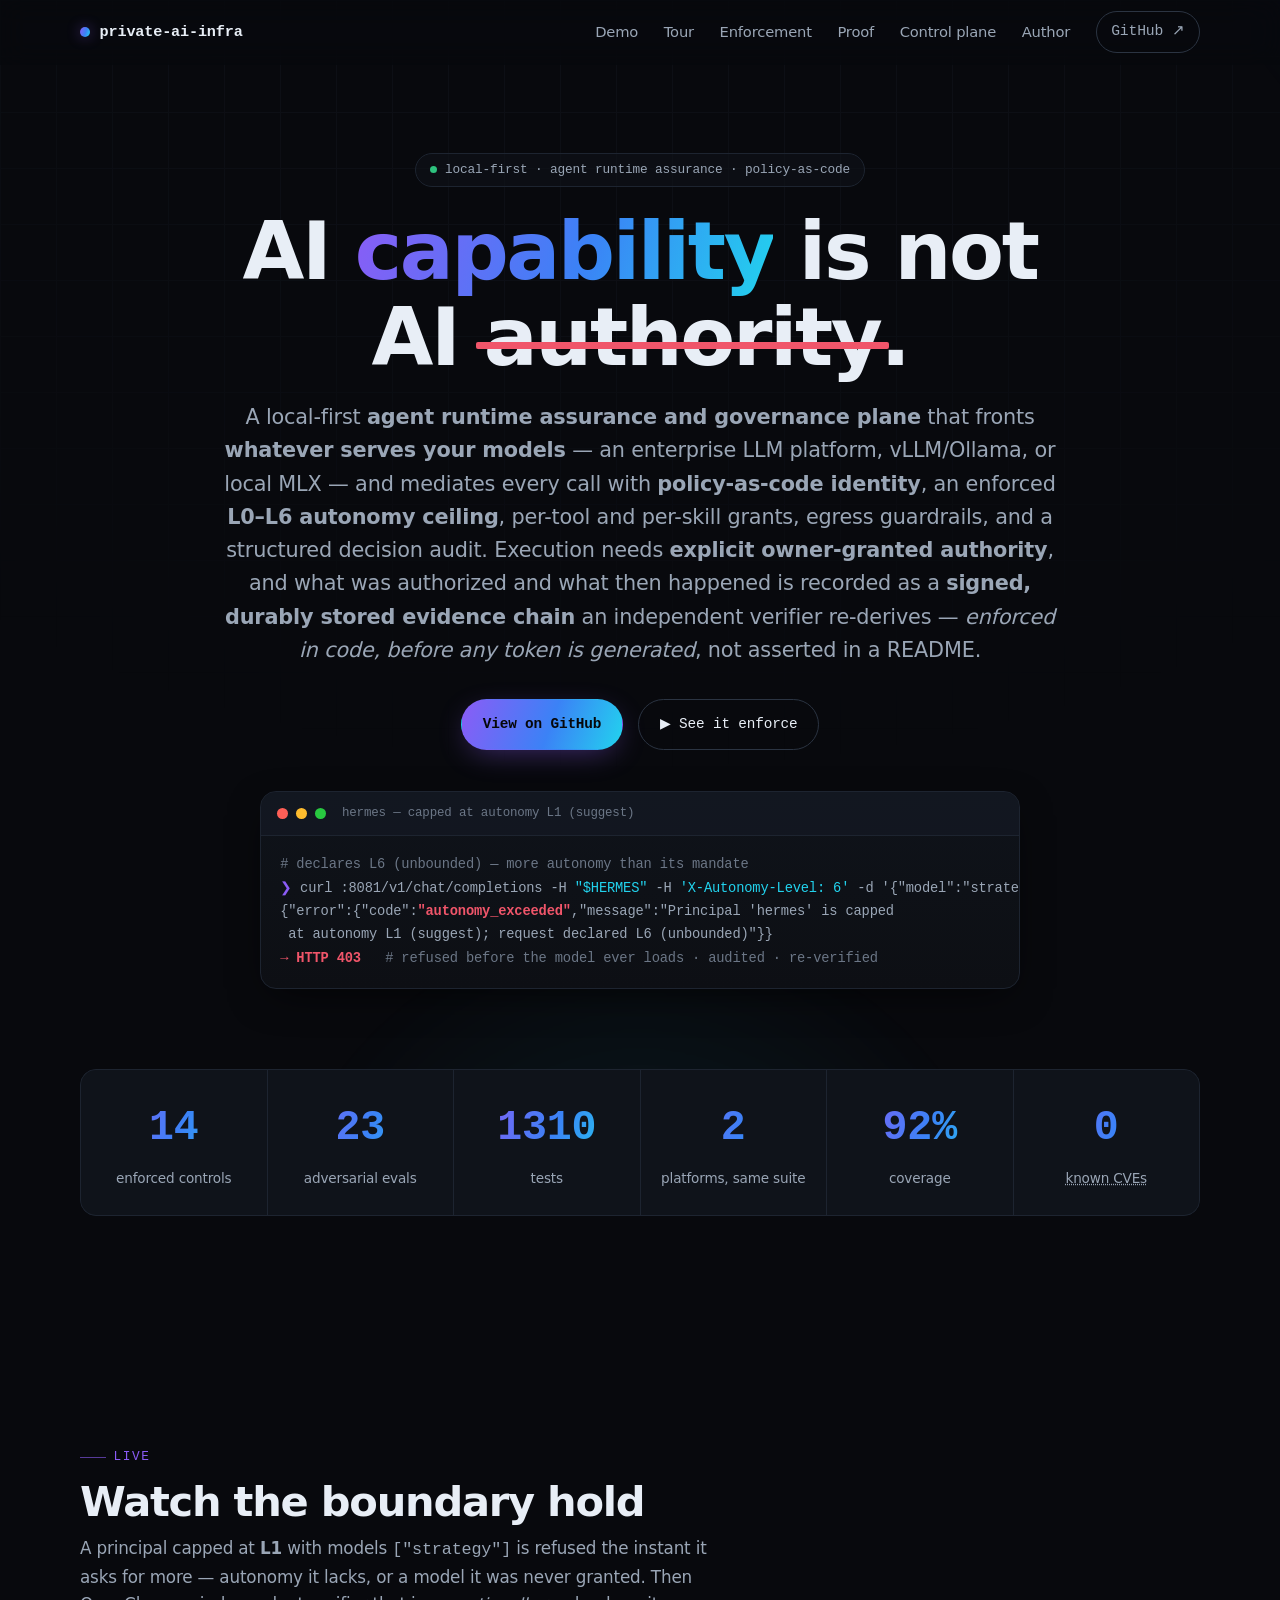
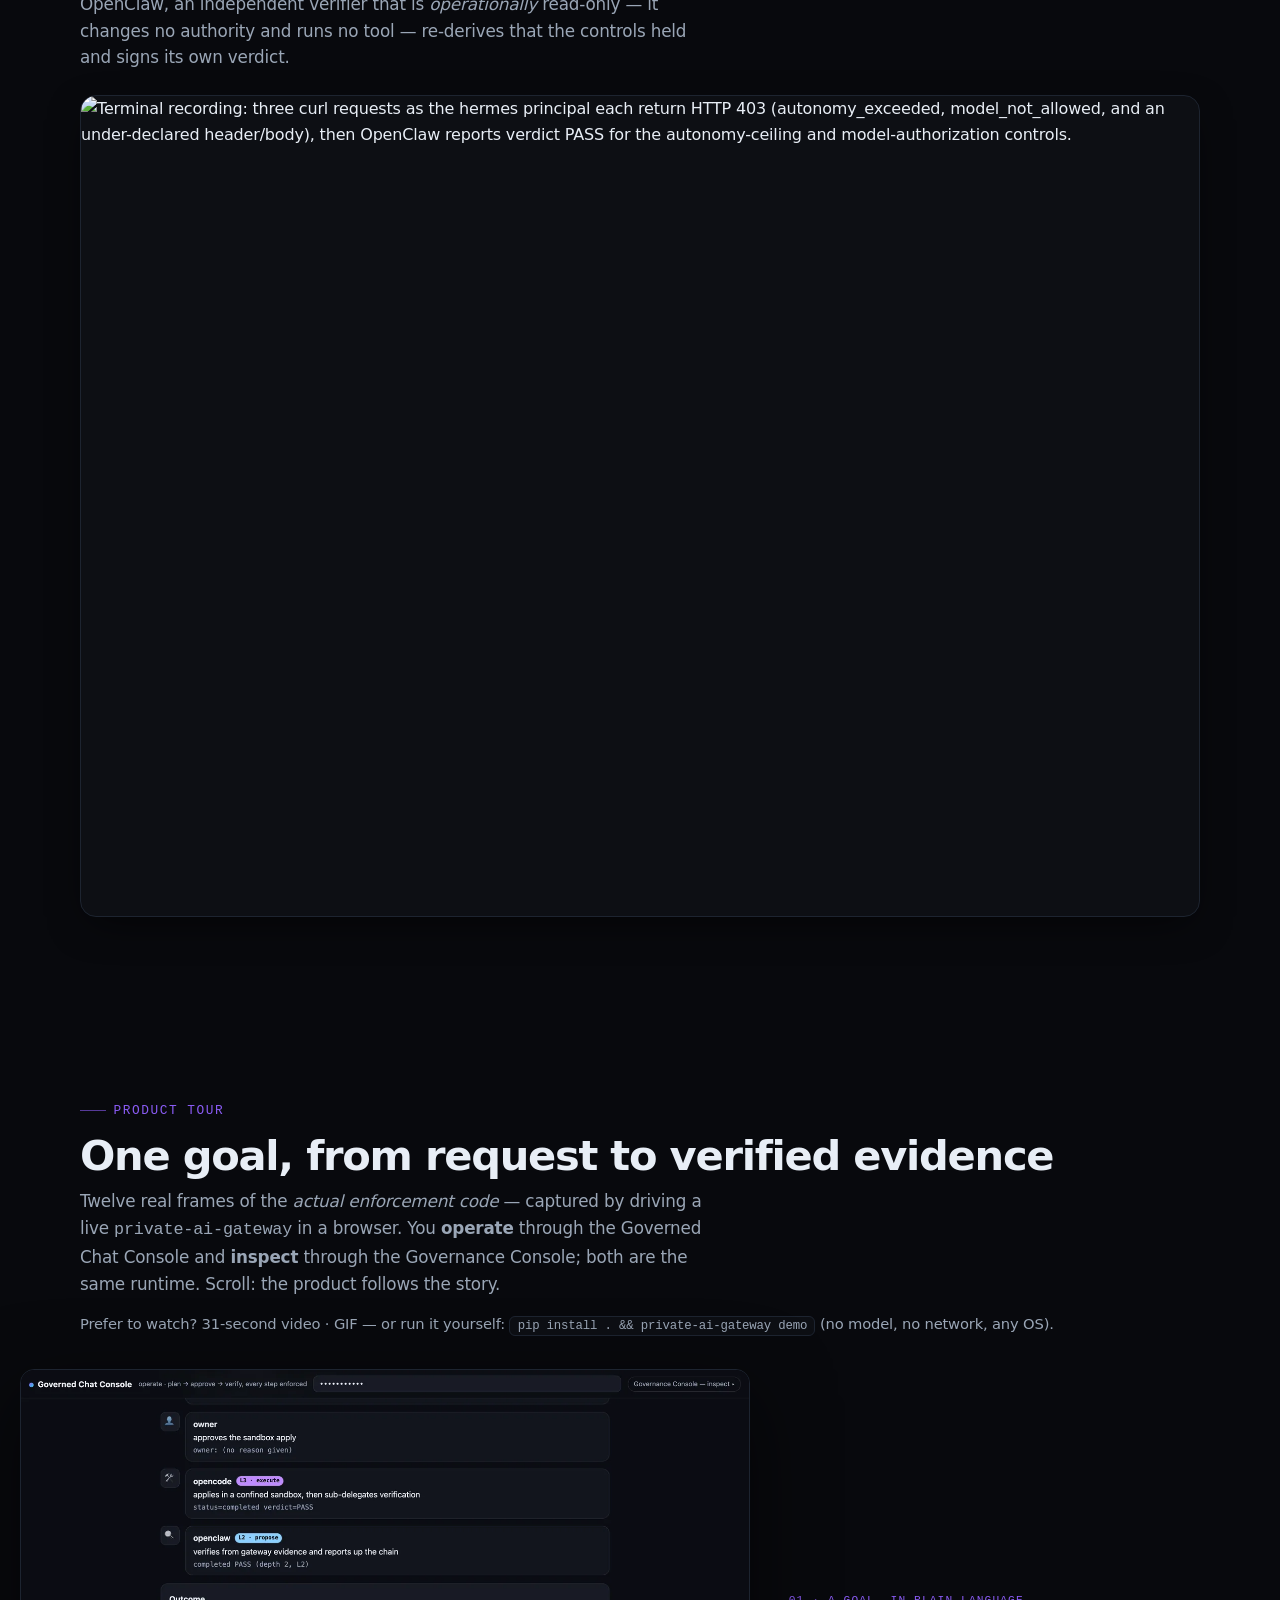
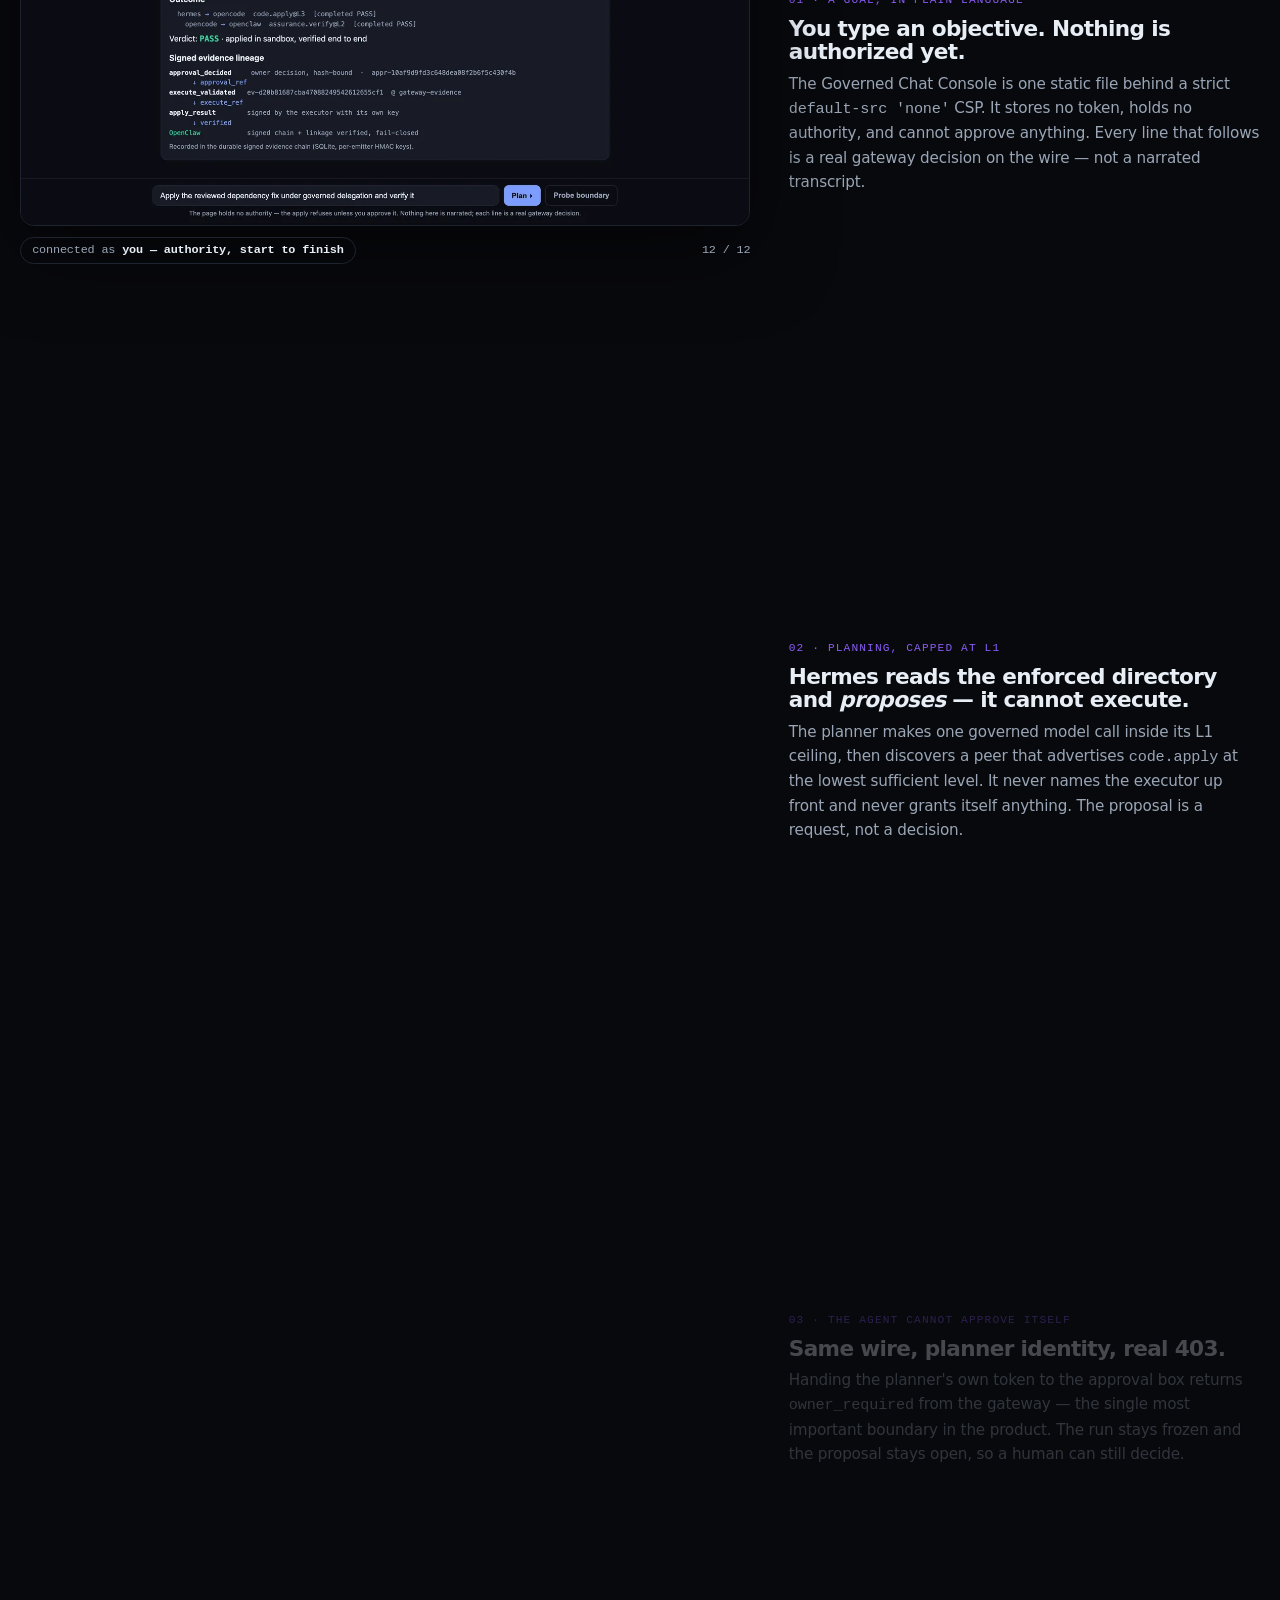
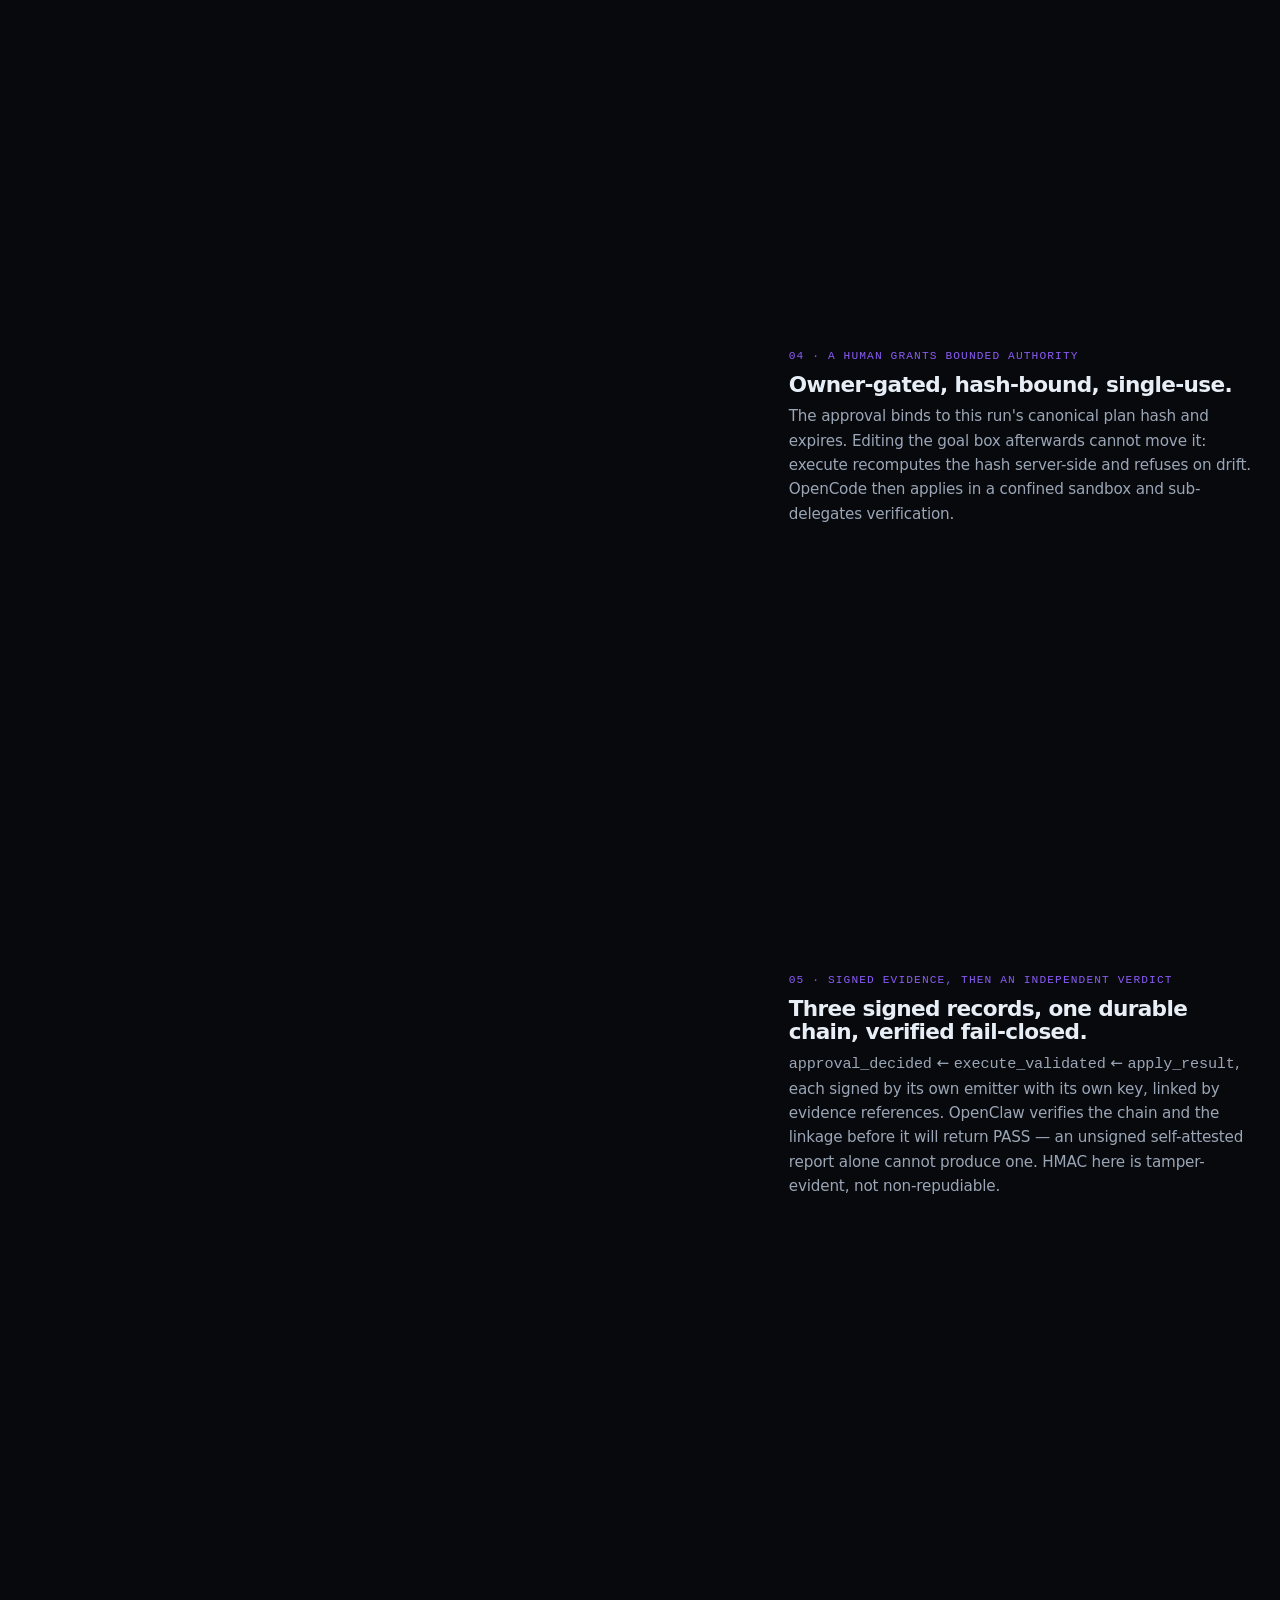
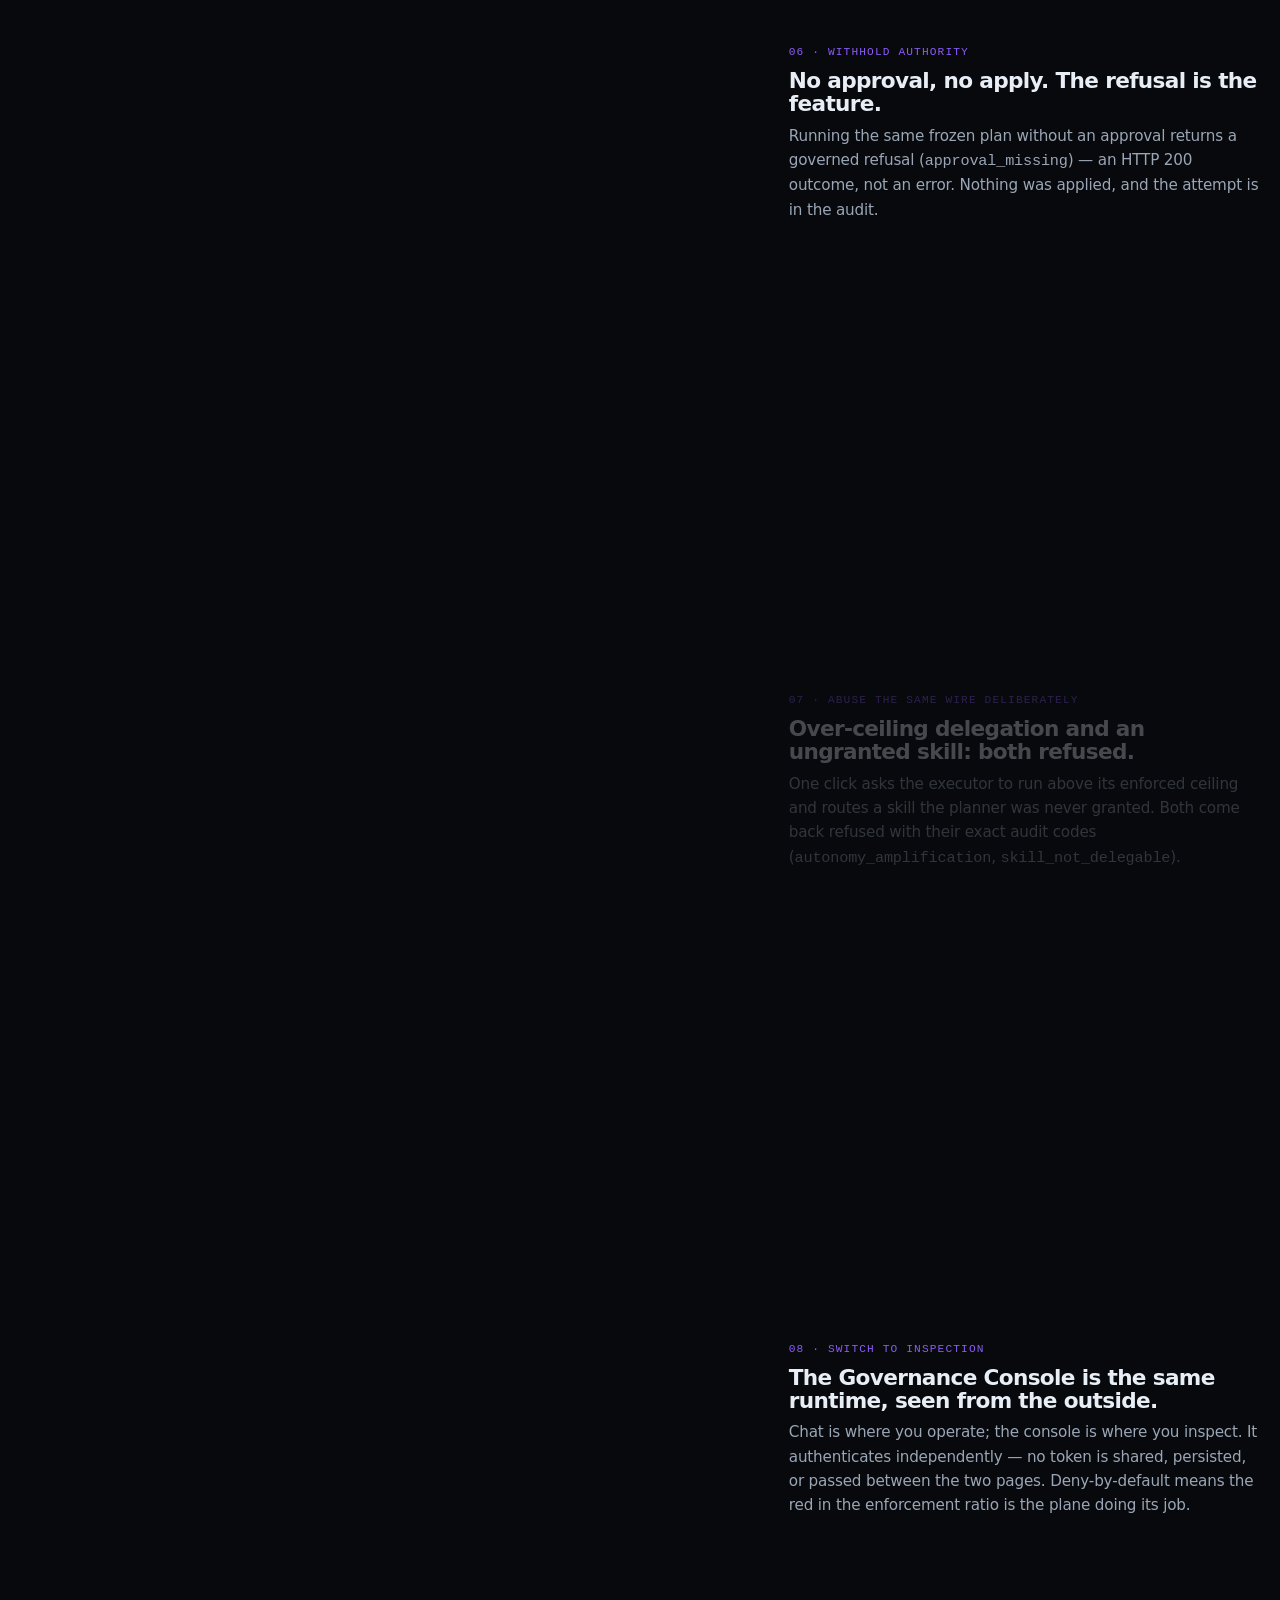
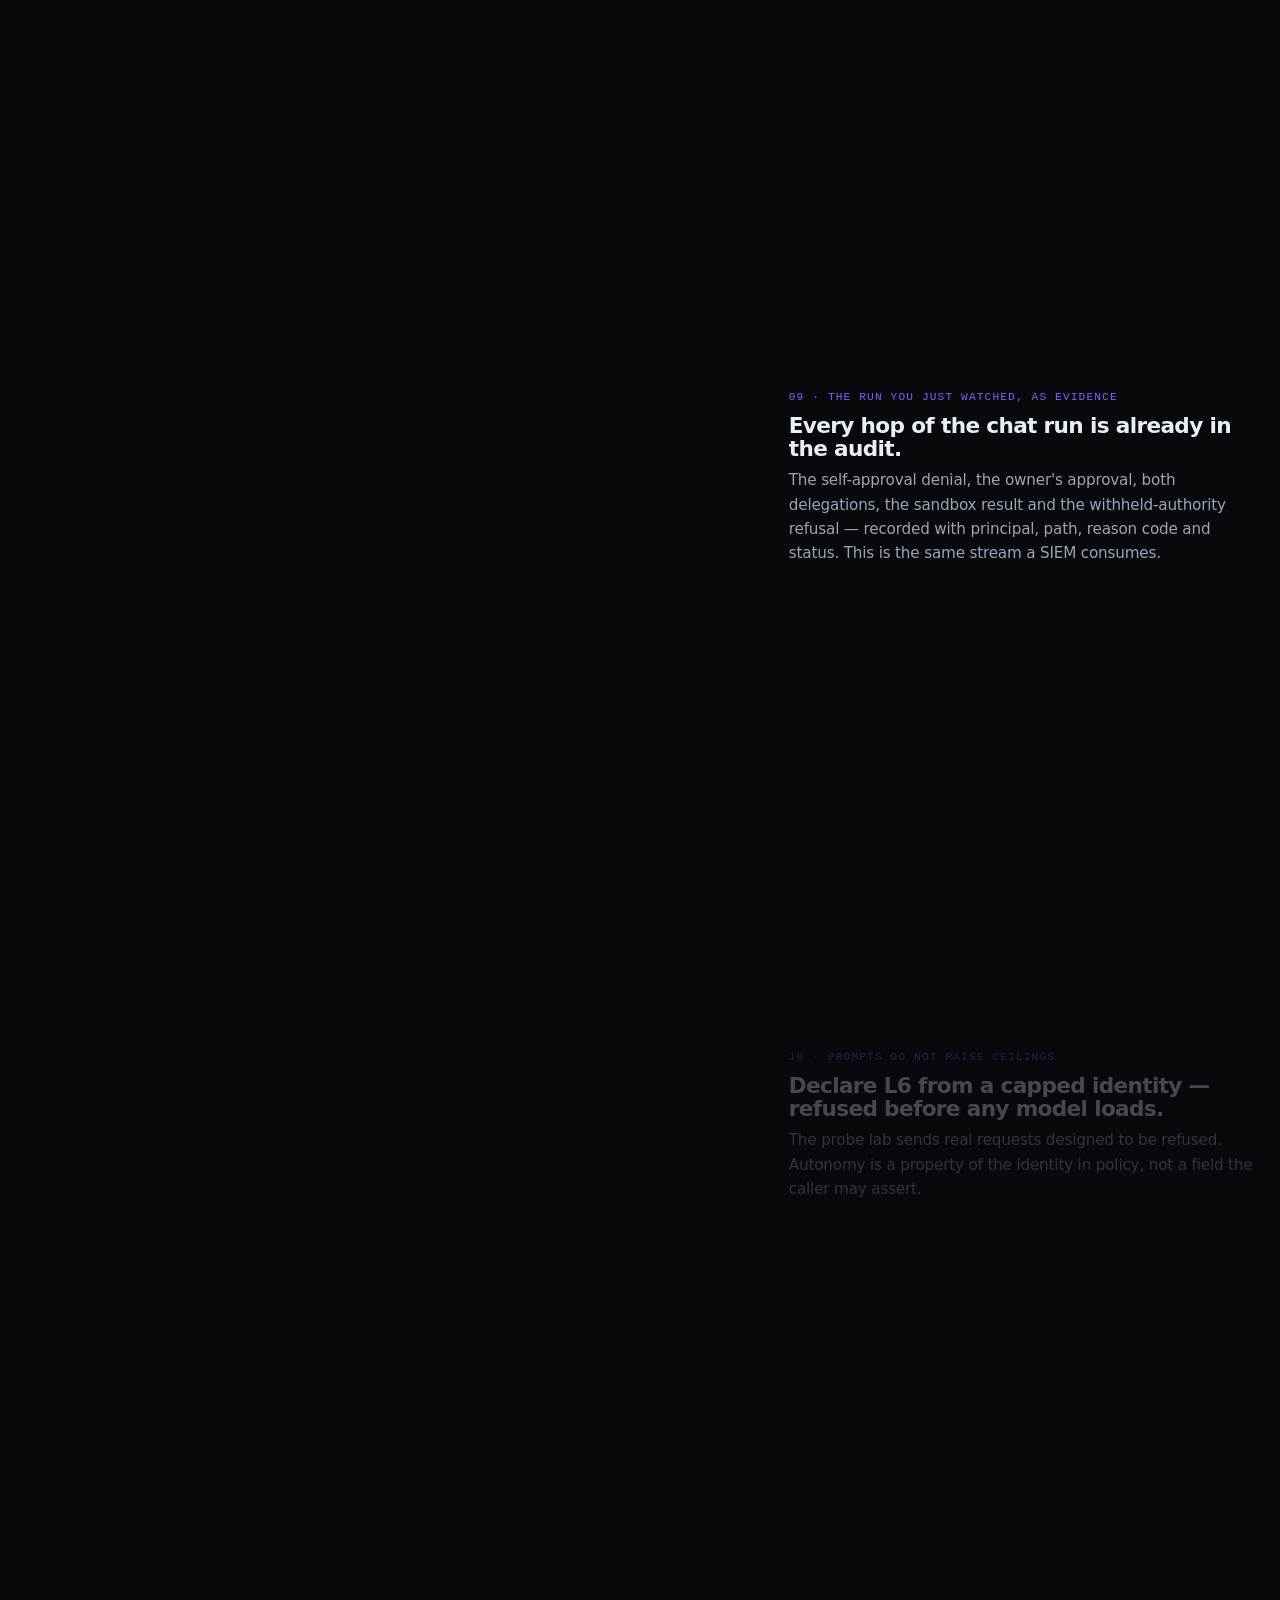
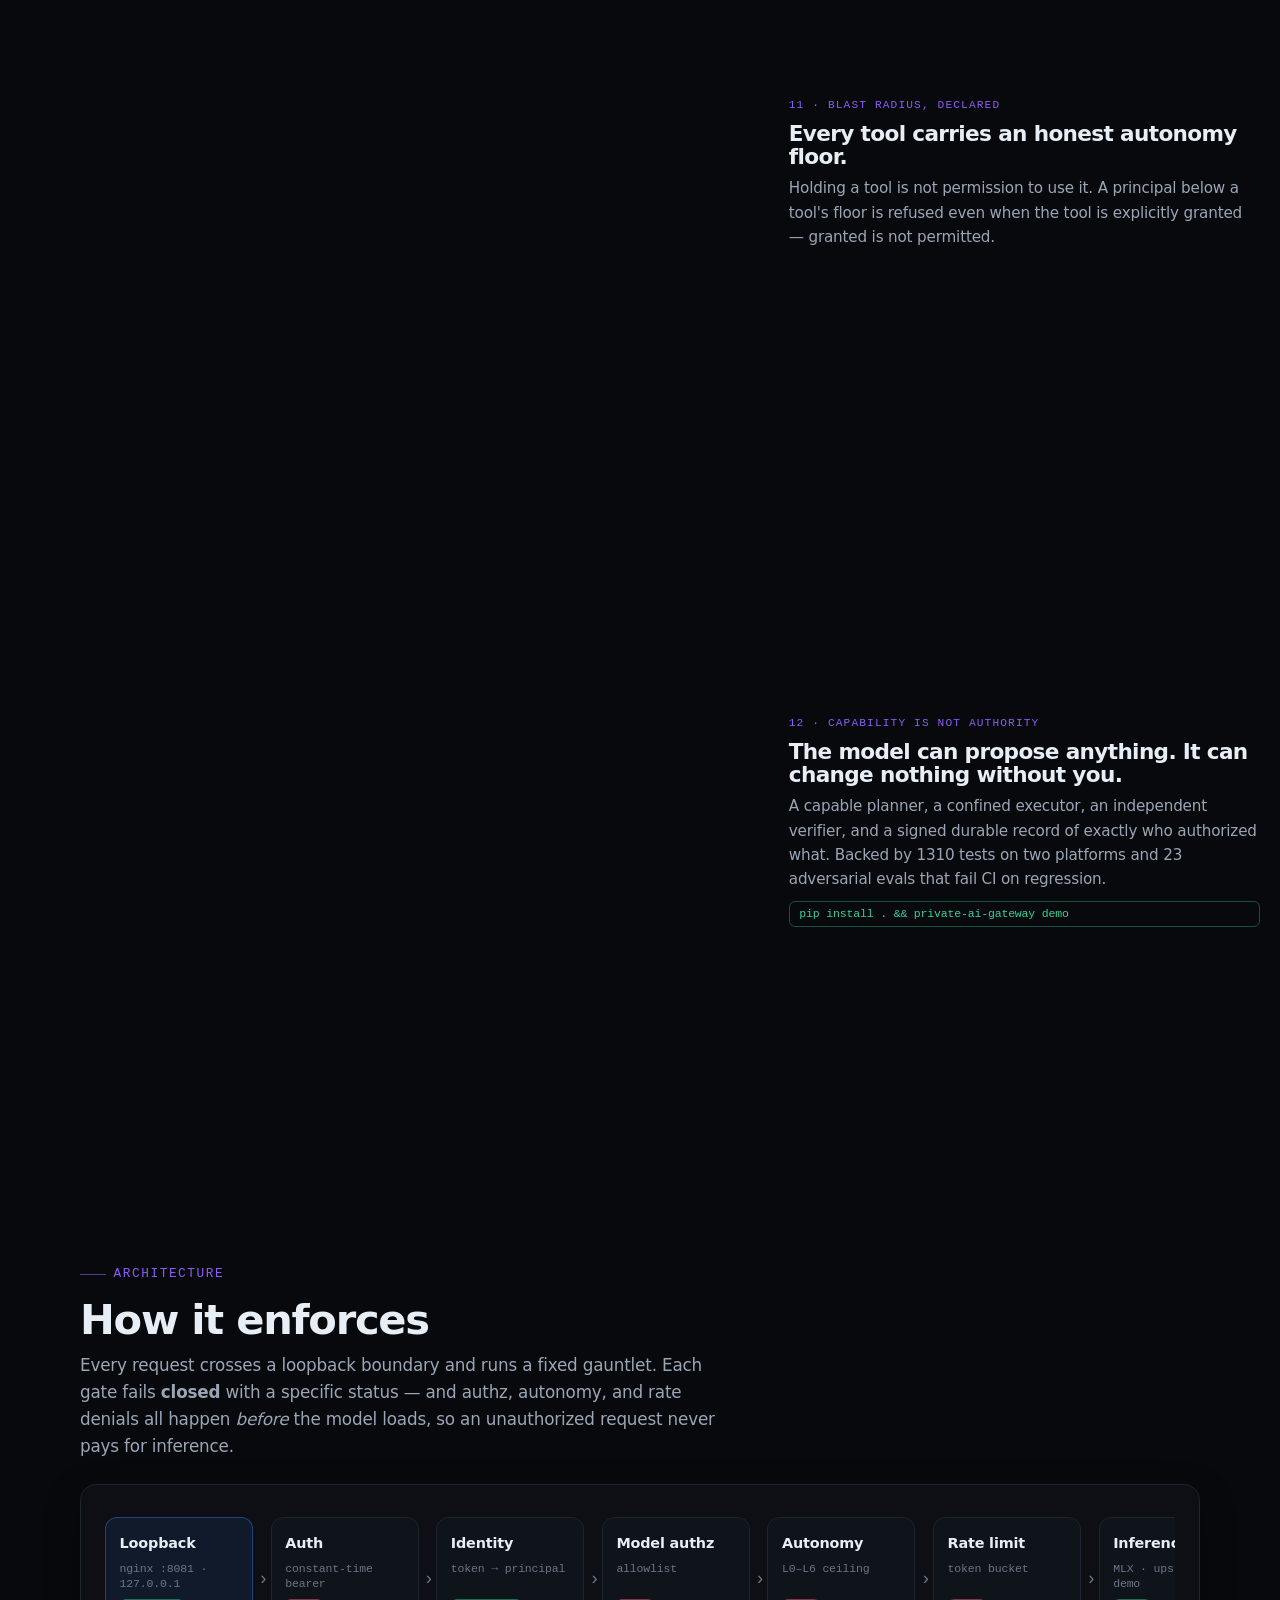
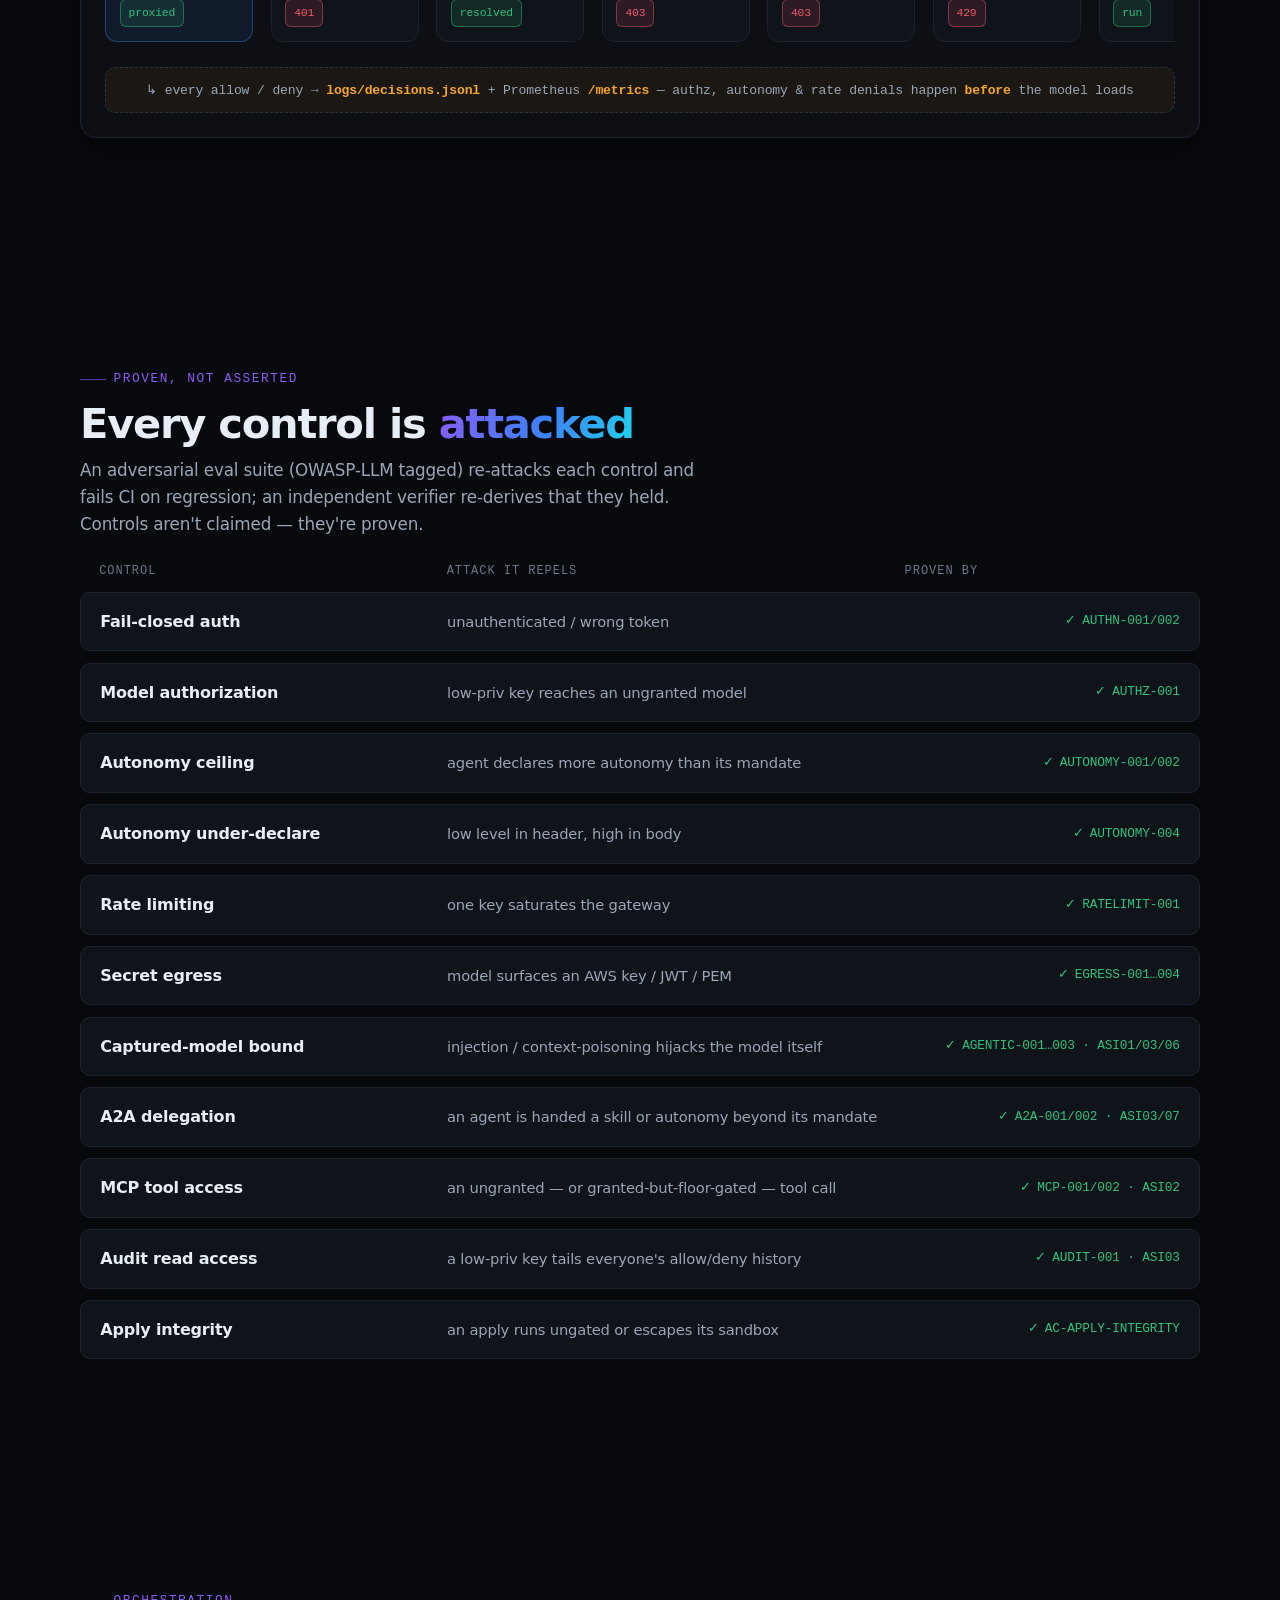
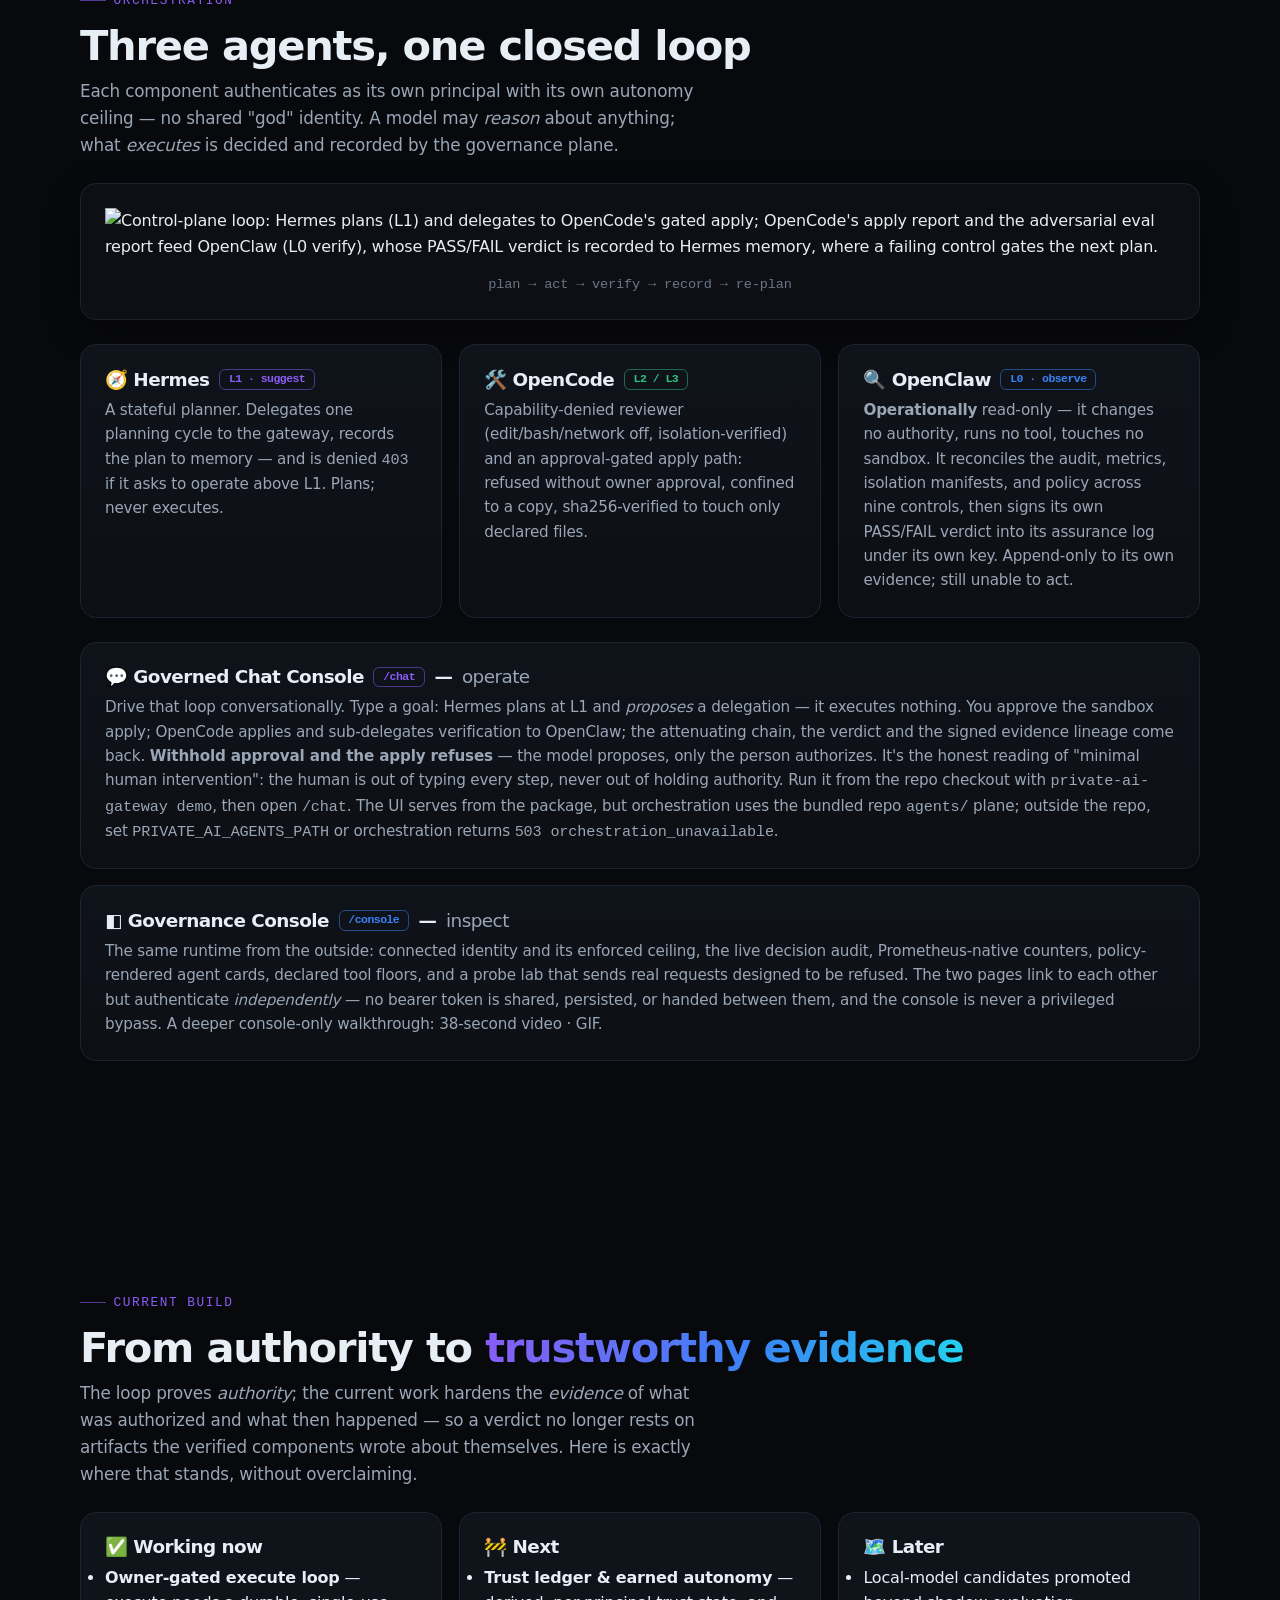
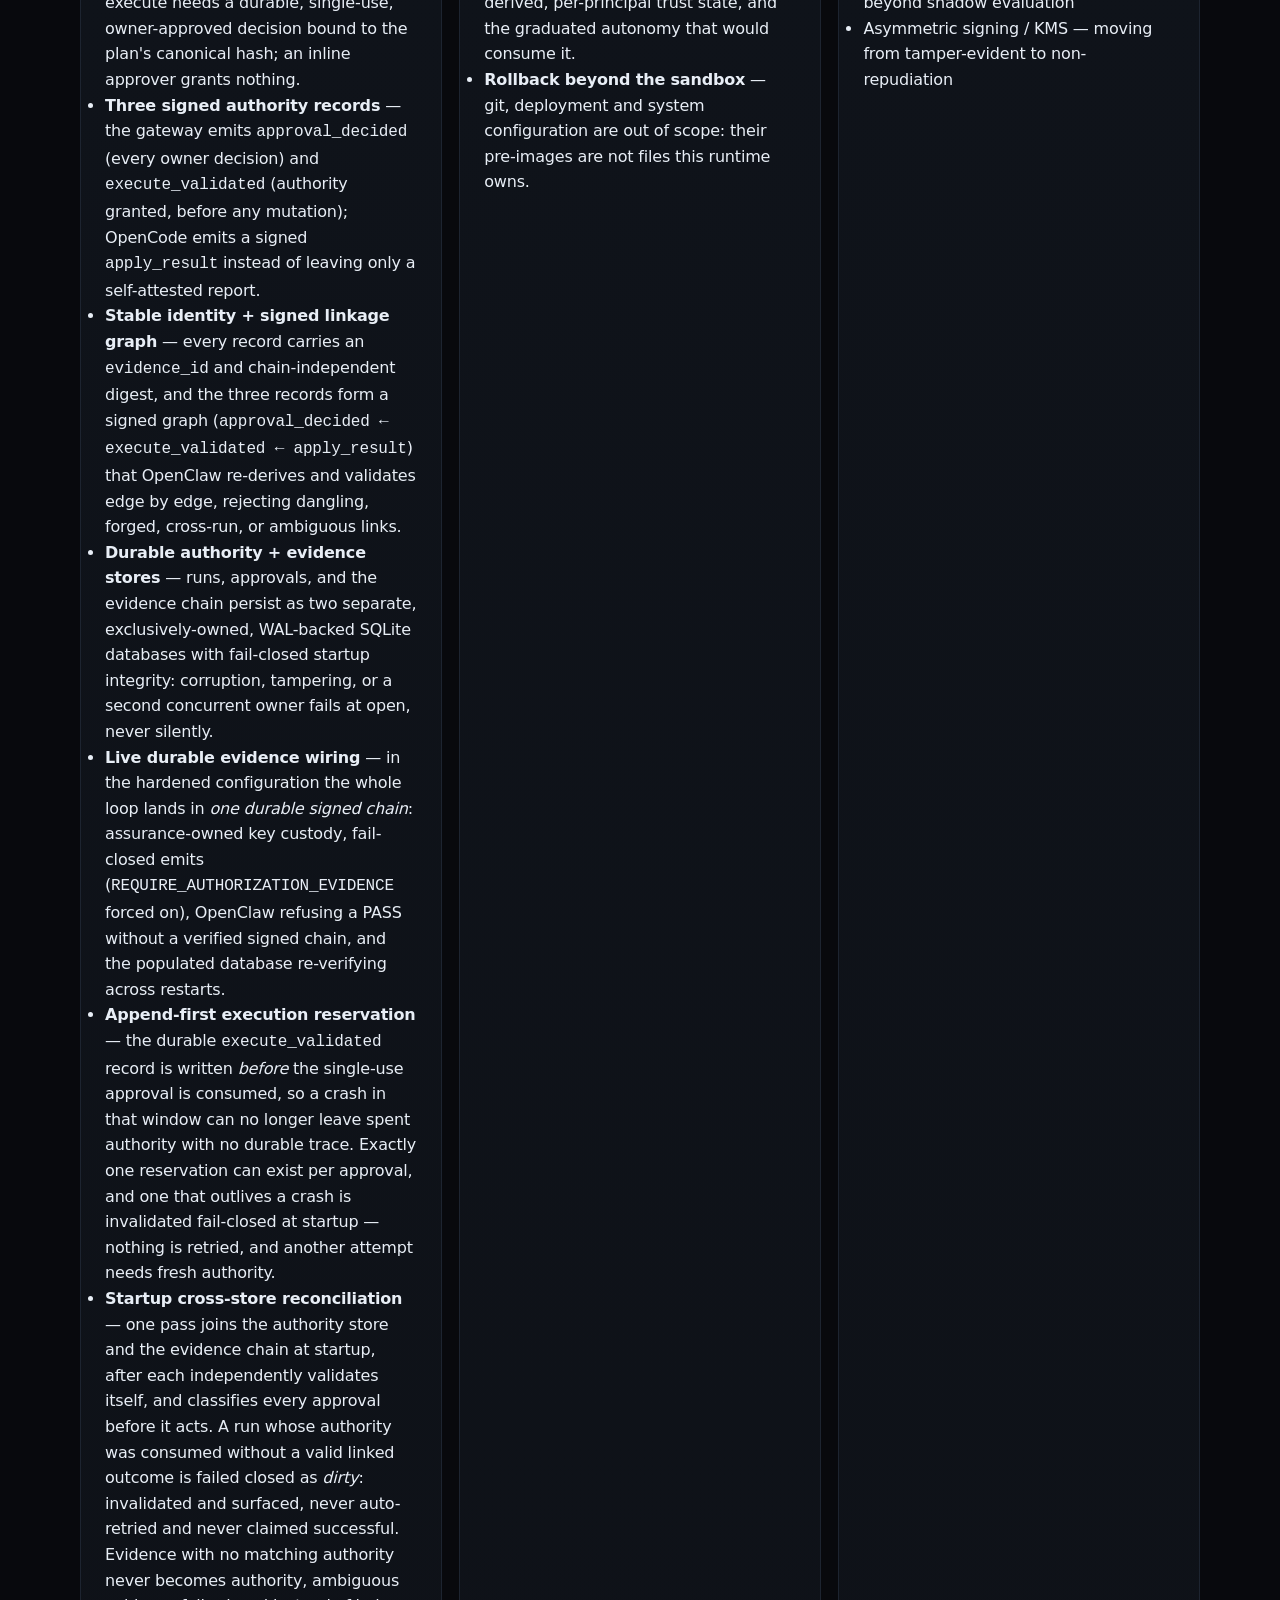
==== site/index.html @ 501b0bfc "Put the security boundary outside the model, since 0/14 says it must be The local model implemented " ====
<!doctype html>
<html lang="en">
<head>
  <meta charset="utf-8" />
  <meta name="viewport" content="width=device-width, initial-scale=1" />
  <title>private-ai-infra — AI capability is not AI authority</title>
  <meta name="description" content="Local-first agent runtime assurance and governance: policy-as-code identity, an enforced L0–L6 autonomy ceiling, per-tool and per-skill grants, owner-gated execution authority, and a signed, durably stored, independently verified evidence chain in front of any OpenAI-compatible model plane — enforced in code and proven by adversarial evals." />
  <meta name="theme-color" content="#08090d" />
  <meta property="og:title" content="private-ai-infra — AI capability is not AI authority" />
  <meta property="og:description" content="Local-first agent runtime assurance and governance: every model call mediated by policy-as-code, explicit owner-gated authority, a signed durable evidence chain, and independent verification." />
  <meta property="og:type" content="website" />
  <meta name="twitter:card" content="summary_large_image" />
  <link rel="icon" href="data:image/svg+xml,%3Csvg xmlns='http://www.w3.org/2000/svg' viewBox='0 0 32 32'%3E%3Cdefs%3E%3ClinearGradient id='g' x1='0' y1='0' x2='1' y2='1'%3E%3Cstop offset='0' stop-color='%238b5cf6'/%3E%3Cstop offset='.55' stop-color='%233b82f6'/%3E%3Cstop offset='1' stop-color='%2322d3ee'/%3E%3C/linearGradient%3E%3C/defs%3E%3Crect width='32' height='32' rx='8' fill='%230d0f14'/%3E%3Ccircle cx='16' cy='16' r='7' fill='url(%23g)'/%3E%3C/svg%3E" />
  <link rel="stylesheet" href="styles.css" />
</head>
<body>
  <a class="sr-only" href="#main">Skip to content</a>

  <header class="nav">
    <div class="wrap">
      <a class="brand" href="#top"><span class="dot" aria-hidden="true"></span> private-ai-infra</a>
      <nav class="nav-links" aria-label="Primary">
        <a href="#demo">Demo</a>
        <a href="#tour">Tour</a>
        <a href="#enforce">Enforcement</a>
        <a href="#proof">Proof</a>
        <a href="#plane">Control plane</a>
        <a href="https://debshikhar-sec.github.io/profile.html">Author</a>
        <a class="nav-cta" href="https://github.com/debshikhar-sec/private-ai-infra">GitHub ↗</a>
      </nav>
    </div>
  </header>

  <main id="main">
    <span id="top"></span>

    <!-- ===================== HERO ===================== -->
    <section class="hero wrap" aria-labelledby="hero-h">
      <span class="pill"><span class="live" aria-hidden="true"></span> local-first · agent runtime assurance · policy-as-code</span>
      <h1 id="hero-h">AI <span class="gradient-text">capability</span> is not AI <span class="nope">authority</span>.</h1>
      <p class="lead">
        A local-first <strong>agent runtime assurance and governance plane</strong> that fronts
        <strong>whatever serves your models</strong> — an enterprise LLM platform, vLLM/Ollama, or local
        MLX — and mediates every call with <strong>policy-as-code identity</strong>, an enforced
        <strong>L0–L6 autonomy ceiling</strong>, per-tool and per-skill grants, egress guardrails, and a
        structured decision audit. Execution needs <strong>explicit owner-granted authority</strong>, and
        what was authorized and what then happened is recorded as a <strong>signed, durably stored
        evidence chain</strong> an independent verifier re-derives —
        <em>enforced in code, before any token is generated</em>, not asserted in a README.
      </p>
      <div class="cta-row">
        <a class="btn btn-primary" href="https://github.com/debshikhar-sec/private-ai-infra">View on GitHub</a>
        <a class="btn btn-ghost" href="#demo">▶ See it enforce</a>
      </div>

      <div class="term" role="img" aria-label="Terminal: a principal capped at L1 is denied HTTP 403 when it declares L6 autonomy.">
        <div class="term-bar"><i></i><i></i><i></i><span>hermes — capped at autonomy L1 (suggest)</span></div>
<pre><span class="c-cmt"># declares L6 (unbounded) — more autonomy than its mandate</span>
<span class="c-prompt">❯</span> curl :8081/v1/chat/completions -H <span class="c-key">"$HERMES"</span> -H <span class="c-key">'X-Autonomy-Level: 6'</span> -d '{"model":"strategy"…}'
{"error":{"code":<span class="c-deny">"autonomy_exceeded"</span>,"message":"Principal 'hermes' is capped
 at autonomy L1 (suggest); request declared L6 (unbounded)"}}
<span class="c-deny">→ HTTP 403</span>   <span class="c-cmt"># refused before the model ever loads · audited · re-verified</span></pre>
      </div>
    </section>

    <!-- ===================== STATS ===================== -->
    <section class="wrap" aria-label="Project metrics" style="padding-top:1rem">
      <div class="stats reveal">
        <div class="stat"><div class="num g" data-count="14">14</div><div class="lbl">enforced controls</div></div>
        <div class="stat"><div class="num g" data-count="23">23</div><div class="lbl">adversarial evals</div></div>
        <div class="stat"><div class="num g" data-count="1310">1310</div><div class="lbl">tests</div></div>
        <div class="stat"><div class="num g" data-count="2">2</div><div class="lbl">platforms, same suite</div></div>
        <div class="stat"><div class="num g" data-count="92" data-suffix="%">92%</div><div class="lbl">coverage</div></div>
        <div class="stat"><div class="num g" data-count="0">0</div><div class="lbl"><a href="https://github.com/debshikhar-sec/private-ai-infra/blob/main/docs/cve-scan-benchmark.md" style="color:inherit;text-decoration:underline dotted">known CVEs</a></div></div>
      </div>
    </section>

    <!-- ===================== LIVE DEMO ===================== -->
    <section id="demo" class="wrap" aria-labelledby="demo-h">
      <div class="reveal">
        <span class="eyebrow">Live</span>
        <h2 class="section-title" id="demo-h">Watch the boundary hold</h2>
        <p class="section-sub">A principal capped at <strong>L1</strong> with models <code>["strategy"]</code> is
          refused the instant it asks for more — autonomy it lacks, or a model it was never granted. Then OpenClaw,
          an independent verifier that is <em>operationally</em> read-only — it changes no authority and runs
          no tool — re-derives that the controls held and signs its own verdict.</p>
      </div>
      <div class="demo-frame reveal" style="margin-top:1.5rem">
        <img src="assets/enforce.gif" width="1320" height="820"
             alt="Terminal recording: three curl requests as the hermes principal each return HTTP 403 (autonomy_exceeded, model_not_allowed, and an under-declared header/body), then OpenClaw reports verdict PASS for the autonomy-ceiling and model-authorization controls." loading="lazy" />
      </div>
    </section>

    <!-- ===================== PRODUCT TOUR ===================== -->
    <section id="tour" aria-labelledby="tour-h" style="padding-block: clamp(2rem,6vw,4rem) 0">
      <div class="wrap reveal">
        <span class="eyebrow">Product tour</span>
        <h2 class="section-title" id="tour-h">One goal, from request to verified evidence</h2>
        <p class="section-sub">Twelve real frames of the <em>actual enforcement code</em> — captured by driving
          a live <code>private-ai-gateway</code> in a browser. You <strong>operate</strong> through the Governed
          Chat Console and <strong>inspect</strong> through the Governance Console; both are the same runtime.
          Scroll: the product follows the story.</p>
        <p class="tour-alt">Prefer to watch? <a href="assets/product-walkthrough.mp4">31-second video</a> ·
          <a href="assets/product-walkthrough.gif">GIF</a> — or run it yourself:
          <code>pip install . &amp;&amp; private-ai-gateway demo</code> (no model, no network, any OS).</p>
      </div>

      <div class="tour" style="margin-top:2rem">
        <div class="tour-view">
          <img id="tour-frame" src="assets/tour/01-chat-goal.webp" width="1440" height="900"
               alt="Governed Chat Console: a goal is entered but nothing is authorized yet" decoding="async" />
          <div class="tour-hud">
            <span class="actor" id="tour-actor">connected as <b>you — the human holding authority</b></span>
            <span id="tour-progress">1 / 12</span>
          </div>
        </div>

        <div class="tour-steps" id="tour-steps">
          <div class="tstep active" data-frame="01-chat-goal" data-actor="you — the human holding authority">
            <div class="tk">01 · A goal, in plain language</div>
            <h3>You type an objective. Nothing is authorized yet.</h3>
            <p>The Governed Chat Console is one static file behind a strict <code>default-src 'none'</code>
              CSP. It stores no token, holds no authority, and cannot approve anything. Every line that
              follows is a real gateway decision on the wire — not a narrated transcript.</p>
          </div>

          <div class="tstep" data-frame="02-governed-plan-and-proposal" data-actor="hermes · L1 suggest">
            <div class="tk">02 · Planning, capped at L1</div>
            <h3>Hermes reads the enforced directory and <em>proposes</em> — it cannot execute.</h3>
            <p>The planner makes one governed model call inside its L1 ceiling, then discovers a peer that
              advertises <code>code.apply</code> at the lowest sufficient level. It never names the executor
              up front and never grants itself anything. The proposal is a request, not a decision.</p>
          </div>

          <div class="tstep" data-frame="03-self-approval-refused" data-actor="hermes · L1 — attempting to self-approve">
            <div class="tk">03 · The agent cannot approve itself</div>
            <h3>Same wire, planner identity, real 403.</h3>
            <p>Handing the planner's own token to the approval box returns
              <code>owner_required</code> from the gateway — the single most important boundary in the
              product. The run stays frozen and the proposal stays open, so a human can still decide.</p>
          </div>

          <div class="tstep" data-frame="04-owner-approves" data-actor="owner — break-glass identity">
            <div class="tk">04 · A human grants bounded authority</div>
            <h3>Owner-gated, hash-bound, single-use.</h3>
            <p>The approval binds to this run's canonical plan hash and expires. Editing the goal box
              afterwards cannot move it: execute recomputes the hash server-side and refuses on drift.
              OpenCode then applies in a confined sandbox and sub-delegates verification.</p>
          </div>

          <div class="tstep" data-frame="05-verified-evidence-lineage" data-actor="openclaw · L2 propose">
            <div class="tk">05 · Signed evidence, then an independent verdict</div>
            <h3>Three signed records, one durable chain, verified fail-closed.</h3>
            <p><code>approval_decided</code> ← <code>execute_validated</code> ← <code>apply_result</code>,
              each signed by its own emitter with its own key, linked by evidence references. OpenClaw
              verifies the chain and the linkage before it will return PASS — an unsigned self-attested
              report alone cannot produce one. HMAC here is tamper-evident, not non-repudiable.</p>
          </div>

          <div class="tstep" data-frame="06-authority-withheld" data-actor="you — withholding approval">
            <div class="tk">06 · Withhold authority</div>
            <h3>No approval, no apply. The refusal is the feature.</h3>
            <p>Running the same frozen plan without an approval returns a governed refusal
              (<code>approval_missing</code>) — an HTTP 200 outcome, not an error. Nothing was applied,
              and the attempt is in the audit.</p>
          </div>

          <div class="tstep" data-frame="07-boundary-probe" data-actor="hermes · L1 — probing on purpose">
            <div class="tk">07 · Abuse the same wire deliberately</div>
            <h3>Over-ceiling delegation and an ungranted skill: both refused.</h3>
            <p>One click asks the executor to run above its enforced ceiling and routes a skill the planner
              was never granted. Both come back refused with their exact audit codes
              (<code>autonomy_amplification</code>, <code>skill_not_delegable</code>).</p>
          </div>

          <div class="tstep" data-frame="08-console-overview" data-actor="auditor · L0 observe">
            <div class="tk">08 · Switch to inspection</div>
            <h3>The Governance Console is the same runtime, seen from the outside.</h3>
            <p>Chat is where you operate; the console is where you inspect. It authenticates
              independently — no token is shared, persisted, or passed between the two pages. Deny-by-default
              means the red in the enforcement ratio is the plane doing its job.</p>
          </div>

          <div class="tstep" data-frame="09-console-live-audit" data-actor="auditor · L0 observe">
            <div class="tk">09 · The run you just watched, as evidence</div>
            <h3>Every hop of the chat run is already in the audit.</h3>
            <p>The self-approval denial, the owner's approval, both delegations, the sandbox result and the
              withheld-authority refusal — recorded with principal, path, reason code and status. This is
              the same stream a SIEM consumes.</p>
          </div>

          <div class="tstep" data-frame="10-console-probe-denied" data-actor="research-copilot · L2 dry-run">
            <div class="tk">10 · Prompts do not raise ceilings</div>
            <h3>Declare L6 from a capped identity — refused before any model loads.</h3>
            <p>The probe lab sends real requests designed to be refused. Autonomy is a property of the
              identity in policy, not a field the caller may assert.</p>
          </div>

          <div class="tstep" data-frame="11-console-tool-floors" data-actor="research-copilot · L2 dry-run">
            <div class="tk">11 · Blast radius, declared</div>
            <h3>Every tool carries an honest autonomy floor.</h3>
            <p>Holding a tool is not permission to use it. A principal below a tool's floor is refused even
              when the tool is explicitly granted — granted is not permitted.</p>
          </div>

          <div class="tstep" data-frame="12-capability-not-authority" data-actor="you — authority, start to finish">
            <div class="tk">12 · Capability is not authority</div>
            <h3>The model can propose anything. It can change nothing without you.</h3>
            <p>A capable planner, a confined executor, an independent verifier, and a signed durable record
              of exactly who authorized what. Backed by 1310 tests on two platforms and 23 adversarial
              evals that fail CI on regression.</p>
            <span class="status ok">pip install . &amp;&amp; private-ai-gateway demo</span>
          </div>
        </div>
      </div>
      <noscript>
        <div class="wrap"><img src="assets/product-walkthrough.gif" alt="Animated walkthrough: a goal enters the Governed Chat Console, Hermes plans at L1 and proposes a delegation, the planner is refused when it tries to approve its own plan, a human owner approves, OpenCode applies in a confined sandbox, OpenClaw verifies the signed evidence chain, and the Governance Console shows the whole run in the decision audit" style="width:100%;border-radius:14px" /></div>
      </noscript>
    </section>

    <!-- ===================== ENFORCEMENT ===================== -->
    <section id="enforce" class="wrap" aria-labelledby="enf-h">
      <div class="reveal">
        <span class="eyebrow">Architecture</span>
        <h2 class="section-title" id="enf-h">How it enforces</h2>
        <p class="section-sub">Every request crosses a loopback boundary and runs a fixed gauntlet. Each gate fails
          <strong>closed</strong> with a specific status — and authz, autonomy, and rate denials all happen
          <em>before</em> the model loads, so an unauthorized request never pays for inference.</p>
      </div>
      <div class="diagram reveal" style="margin-top:1.5rem">
        <div class="gauntlet" role="list" aria-label="Request enforcement pipeline">
          <div class="gate boundary" role="listitem"><div class="gname">Loopback</div><div class="gsub">nginx :8081 · 127.0.0.1</div><span class="verdict ok">proxied</span></div>
          <div class="gate" role="listitem"><div class="gname">Auth</div><div class="gsub">constant-time bearer</div><span class="verdict deny">401</span></div>
          <div class="gate" role="listitem"><div class="gname">Identity</div><div class="gsub">token → principal</div><span class="verdict ok">resolved</span></div>
          <div class="gate" role="listitem"><div class="gname">Model authz</div><div class="gsub">allowlist</div><span class="verdict deny">403</span></div>
          <div class="gate" role="listitem"><div class="gname">Autonomy</div><div class="gsub">L0–L6 ceiling</div><span class="verdict deny">403</span></div>
          <div class="gate" role="listitem"><div class="gname">Rate limit</div><div class="gsub">token bucket</div><span class="verdict deny">429</span></div>
          <div class="gate" role="listitem"><div class="gname">Inference</div><div class="gsub">MLX · upstream · demo</div><span class="verdict ok">run</span></div>
          <div class="gate" role="listitem"><div class="gname">Egress guard</div><div class="gsub">secret scan</div><span class="verdict deny">redact</span></div>
          <div class="gate store" role="listitem"><div class="gname">Response</div><div class="gsub">sanitized</div><span class="verdict ok">200</span></div>
        </div>
        <div class="audit-bar">↳ every allow / deny → <b>logs/decisions.jsonl</b> + Prometheus <b>/metrics</b> — authz, autonomy &amp; rate denials happen <b>before</b> the model loads</div>
      </div>
    </section>

    <!-- ===================== PROVEN ===================== -->
    <section id="proof" class="wrap" aria-labelledby="proof-h">
      <div class="reveal">
        <span class="eyebrow">Proven, not asserted</span>
        <h2 class="section-title" id="proof-h">Every control is <span class="gradient-text">attacked</span></h2>
        <p class="section-sub">An adversarial eval suite (OWASP-LLM tagged) re-attacks each control and fails CI on
          regression; an independent verifier re-derives that they held. Controls aren't claimed — they're proven.</p>
      </div>
      <div class="proof reveal" style="margin-top:1.5rem" role="table" aria-label="Controls, the attack each repels, and the eval or test that proves it">
        <div class="proof-head" role="row"><span role="columnheader">Control</span><span role="columnheader">Attack it repels</span><span role="columnheader">Proven by</span></div>
        <div class="proof-row" role="row"><span class="ctrl" role="cell">Fail-closed auth</span><span class="atk deny" role="cell">unauthenticated / wrong token</span><span class="proven" role="cell">AUTHN-001/002</span></div>
        <div class="proof-row" role="row"><span class="ctrl" role="cell">Model authorization</span><span class="atk deny" role="cell">low-priv key reaches an ungranted model</span><span class="proven" role="cell">AUTHZ-001</span></div>
        <div class="proof-row" role="row"><span class="ctrl" role="cell">Autonomy ceiling</span><span class="atk deny" role="cell">agent declares more autonomy than its mandate</span><span class="proven" role="cell">AUTONOMY-001/002</span></div>
        <div class="proof-row" role="row"><span class="ctrl" role="cell">Autonomy under-declare</span><span class="atk deny" role="cell">low level in header, high in body</span><span class="proven" role="cell">AUTONOMY-004</span></div>
        <div class="proof-row" role="row"><span class="ctrl" role="cell">Rate limiting</span><span class="atk deny" role="cell">one key saturates the gateway</span><span class="proven" role="cell">RATELIMIT-001</span></div>
        <div class="proof-row" role="row"><span class="ctrl" role="cell">Secret egress</span><span class="atk deny" role="cell">model surfaces an AWS key / JWT / PEM</span><span class="proven" role="cell">EGRESS-001…004</span></div>
        <div class="proof-row" role="row"><span class="ctrl" role="cell">Captured-model bound</span><span class="atk deny" role="cell">injection / context-poisoning hijacks the model itself</span><span class="proven" role="cell">AGENTIC-001…003 · ASI01/03/06</span></div>
        <div class="proof-row" role="row"><span class="ctrl" role="cell">A2A delegation</span><span class="atk deny" role="cell">an agent is handed a skill or autonomy beyond its mandate</span><span class="proven" role="cell">A2A-001/002 · ASI03/07</span></div>
        <div class="proof-row" role="row"><span class="ctrl" role="cell">MCP tool access</span><span class="atk deny" role="cell">an ungranted — or granted-but-floor-gated — tool call</span><span class="proven" role="cell">MCP-001/002 · ASI02</span></div>
        <div class="proof-row" role="row"><span class="ctrl" role="cell">Audit read access</span><span class="atk deny" role="cell">a low-priv key tails everyone's allow/deny history</span><span class="proven" role="cell">AUDIT-001 · ASI03</span></div>
        <div class="proof-row" role="row"><span class="ctrl" role="cell">Apply integrity</span><span class="atk deny" role="cell">an apply runs ungated or escapes its sandbox</span><span class="proven" role="cell">AC-APPLY-INTEGRITY</span></div>
      </div>
    </section>

    <!-- ===================== CONTROL PLANE ===================== -->
    <section id="plane" class="wrap" aria-labelledby="plane-h">
      <div class="reveal">
        <span class="eyebrow">Orchestration</span>
        <h2 class="section-title" id="plane-h">Three agents, one closed loop</h2>
        <p class="section-sub">Each component authenticates as its own principal with its own autonomy ceiling —
          no shared "god" identity. A model may <em>reason</em> about anything; what <em>executes</em> is decided
          and recorded by the governance plane.</p>
      </div>

      <div class="diagram reveal" style="margin-top:1.5rem">
        <img src="assets/diagram-plane.svg" alt="Control-plane loop: Hermes plans (L1) and delegates to OpenCode's gated apply; OpenCode's apply report and the adversarial eval report feed OpenClaw (L0 verify), whose PASS/FAIL verdict is recorded to Hermes memory, where a failing control gates the next plan." style="width:100%;height:auto" loading="lazy" />
        <p class="caption">plan → act → verify → record → re-plan</p>
      </div>

      <div class="grid cols-3 reveal" style="margin-top:1.5rem">
        <article class="card">
          <h3>🧭 Hermes <span class="badge l1">L1 · suggest</span></h3>
          <p>A stateful planner. Delegates one planning cycle to the gateway, records the plan to memory — and is denied <code>403</code> if it asks to operate above L1. Plans; never executes.</p>
        </article>
        <article class="card">
          <h3>🛠️ OpenCode <span class="badge l3">L2 / L3</span></h3>
          <p>Capability-denied reviewer (edit/bash/network off, isolation-verified) and an approval-gated apply path: refused without owner approval, confined to a copy, sha256-verified to touch only declared files.</p>
        </article>
        <article class="card">
          <h3>🔍 OpenClaw <span class="badge l0">L0 · observe</span></h3>
          <p><strong>Operationally</strong> read-only — it changes no authority, runs no tool, touches no sandbox. It reconciles the audit, metrics, isolation manifests, and policy across nine controls, then signs its own PASS/FAIL verdict into its assurance log under its own key. Append-only to its own evidence; still unable to act.</p>
        </article>
      </div>

      <div class="card reveal" style="margin-top:1.5rem">
        <h3>💬 Governed Chat Console <span class="badge l1">/chat</span> — <span class="dimtx">operate</span></h3>
        <p>Drive that loop conversationally. Type a goal: Hermes plans at L1 and <em>proposes</em> a
          delegation — it executes nothing. You approve the sandbox apply; OpenCode applies and
          sub-delegates verification to OpenClaw; the attenuating chain, the verdict and the signed
          evidence lineage come back. <strong>Withhold approval and the apply refuses</strong> — the model
          proposes, only the person authorizes. It's the honest reading of "minimal human intervention":
          the human is out of typing every step, never out of holding authority. Run it from the repo
          checkout with <code>private-ai-gateway demo</code>, then open <code>/chat</code>. The UI serves
          from the package, but orchestration uses the bundled repo <code>agents/</code> plane; outside
          the repo, set <code>PRIVATE_AI_AGENTS_PATH</code> or orchestration returns
          <code>503 orchestration_unavailable</code>.</p>
      </div>

      <div class="card reveal" style="margin-top:1rem">
        <h3>◧ Governance Console <span class="badge l0">/console</span> — <span class="dimtx">inspect</span></h3>
        <p>The same runtime from the outside: connected identity and its enforced ceiling, the live
          decision audit, Prometheus-native counters, policy-rendered agent cards, declared tool floors,
          and a probe lab that sends real requests designed to be refused. The two pages link to each
          other but authenticate <em>independently</em> — no bearer token is shared, persisted, or handed
          between them, and the console is never a privileged bypass. A deeper console-only walkthrough:
          <a href="assets/console-walkthrough.mp4">38-second video</a> ·
          <a href="assets/console-walkthrough.gif">GIF</a>.</p>
      </div>
    </section>

    <!-- ===================== EVIDENCE INTEGRITY / STATUS ===================== -->
    <section id="evidence" class="wrap" aria-labelledby="ev-h">
      <div class="reveal">
        <span class="eyebrow">Current build</span>
        <h2 class="section-title" id="ev-h">From authority to <span class="gradient-text">trustworthy evidence</span></h2>
        <p class="section-sub">The loop proves <em>authority</em>; the current work hardens the <em>evidence</em> of what
          was authorized and what then happened — so a verdict no longer rests on artifacts the verified
          components wrote about themselves. Here is exactly where that stands, without overclaiming.</p>
      </div>

      <div class="grid cols-3 reveal" style="margin-top:1.5rem">
        <article class="card">
          <h3>✅ Working now</h3>
          <ul>
            <li><strong>Owner-gated execute loop</strong> — execute needs a durable, single-use, owner-approved
              decision bound to the plan's canonical hash; an inline approver grants nothing.</li>
            <li><strong>Three signed authority records</strong> — the gateway emits
              <code>approval_decided</code> (every owner decision) and <code>execute_validated</code>
              (authority granted, before any mutation); OpenCode emits a signed
              <code>apply_result</code> instead of leaving only a self-attested report.</li>
            <li><strong>Stable identity + signed linkage graph</strong> — every record carries an
              <code>evidence_id</code> and chain-independent digest, and the three records form a signed graph
              (<code>approval_decided ← execute_validated ← apply_result</code>) that OpenClaw re-derives and
              validates edge by edge, rejecting dangling, forged, cross-run, or ambiguous links.</li>
            <li><strong>Durable authority + evidence stores</strong> — runs, approvals, and the evidence chain
              persist as two separate, exclusively-owned, WAL-backed SQLite databases with fail-closed startup
              integrity: corruption, tampering, or a second concurrent owner fails at open, never silently.</li>
            <li><strong>Live durable evidence wiring</strong> — in the hardened configuration the whole loop
              lands in <em>one durable signed chain</em>: assurance-owned key custody, fail-closed emits
              (<code>REQUIRE_AUTHORIZATION_EVIDENCE</code> forced on), OpenClaw refusing a PASS without a
              verified signed chain, and the populated database re-verifying across restarts.</li>
            <li><strong>Append-first execution reservation</strong> — the durable
              <code>execute_validated</code> record is written <em>before</em> the single-use approval is
              consumed, so a crash in that window can no longer leave spent authority with no durable trace.
              Exactly one reservation can exist per approval, and one that outlives a crash is invalidated
              fail-closed at startup — nothing is retried, and another attempt needs fresh authority.</li>
            <li><strong>Startup cross-store reconciliation</strong> — one pass joins the authority store
              and the evidence chain at startup, after each independently validates itself, and classifies
              every approval before it acts. A run whose authority was consumed without a valid linked
              outcome is failed closed as <em>dirty</em>: invalidated and surfaced, never auto-retried and
              never claimed successful. Evidence with no matching authority never becomes authority,
              ambiguous evidence fails closed instead of being normalized, and a store that cannot be read
              aborts startup rather than reading as clean.</li>
            <li><strong>Reconciliation hardening</strong> — failing closed means <em>acting</em>: an
              inconsistency that can be tied to an extant authority run now invalidates that run, so an
              approval carrying incompatible or ambiguous execution evidence can never still execute. Only
              an orphan evidence fact with no matching authority run stays report-only. And &ldquo;complete&rdquo;
              is now exactly the verifier&rsquo;s own full signed graph — apply → reservation → approval, with
              emitter identity, uniqueness, approve-decision and plan-hash agreement — never a weaker
              gateway-side check.</li>
            <li><strong>Signed verifier verdict</strong> — OpenClaw now signs its own PASS/FAIL with its
              own key and appends it to the chain it verifies, so the verdict is tamper-evident rather
              than hearsay. A signed PASS binds to the exact apply it judged and is unreachable over a
              broken authorization graph; if the verdict cannot be recorded, no verified state is
              advertised. The gateway never receives the verifier&rsquo;s key.</li>
            <li><strong>Terminal run disposition</strong> — a human can finally <em>finish</em> a dirty run.
              The owner names one specific basis — a chosen signed verdict, or the exact reservation for a
              run where no verdict can legitimately exist — and the gateway re-resolves that reference,
              seals the run, and signs a terminal <code>run_disposition</code>. The honest default asserts
              nothing: <code>closed_unknown</code> records that the runtime cannot tell whether the mutation
              landed. Exactly one per run under concurrency; late evidence can never supersede it.</li>
            <li><strong>Reversibility foundation</strong> — the audit was negative: the shipped apply
              artifacts kept only changed <em>paths</em>, so nothing could be reversed, and hashes recorded
              after the fact never could be. A bounded, sandbox-confined <strong>pre-image</strong> is now
              captured before the first declared write — &ldquo;did not exist&rdquo; for a creation, prior
              bytes for an update or delete — and byte-exact restoration is proven by test. Contents stay on
              local disk; signed evidence carries only the snapshot&rsquo;s identity and digest. A capture
              that cannot complete rejects the apply rather than quietly producing an irreversible one.</li>
            <li><strong>Governed rollback &amp; containment</strong> — a sandbox apply can now be undone, and
              undoing is treated as what it is: a mutation. It gets its own governed run, its own single-use
              owner approval bound to a plan hash covering the exact apply and snapshot being reversed, its own
              reservation, and a signed outcome. A failure never becomes a success — the workspace is
              <em>contained</em>, marked for a human, and the rollback run is invalidated. OpenClaw re-reads the
              tree itself rather than trusting the executor&rsquo;s claim. A success says only that the supported
              sandbox state was restored; nothing outside the sandbox is touched or claimed.</li>
            <li><strong>Trust history, read-only</strong> — a derived projection over the signed chain:
              verified completions, dirty executions, human closures, rollbacks and containments, keyed by
              principal <em>and</em> task class so success at documentation work never becomes trust for
              security work. Facts only — no score, no threshold, and nothing in the authorization path reads
              it: a flawless record leaves every ceiling exactly where it was. A chain that does not verify
              yields <em>no</em> ledger rather than an empty one. And an honest gap: no signed record names the
              model that served a run, so runtime history cannot yet be attributed to a model build.</li>
            <li><strong>Models &amp; Routing console</strong> — a capability registry that answers four
              questions <em>separately</em>: what models exist (fingerprinted by build, not by config alias),
              which are usable on this host, which task lanes they have actually been measured on, and what
              authority the routed principals hold. Recommendations are deterministic and explainable — no
              model chooses the model — and a route change is a <strong>proposal</strong>: a browser dropdown
              never writes the policy file, and never alters autonomy, skills, tools or approval rights.
              <div class="demo-frame" style="margin-top:.9rem">
                <img src="assets/models-routing.webp" width="1440" height="900" loading="lazy"
                     alt="The Models &amp; Routing console: the Security review lane shows every candidate as not eligible, with the local engineering model badged UNQUALIFIED, and a route proposal warning that only a new qualification measurement can change that — marked Not applied." />
              </div></li>
            <li><strong>Local-model qualification</strong> — the local engineering model is now
              <em>measured</em>, not estimated. A 30-task corpus — 16 engineering, 14 security — is graded by
              running each candidate in a disposable copy: 94% first-pass structural, 81% tests pass,
              100% public API preserved, and 43% accepted with zero edits across the whole corpus (13/30; the
              security tasks count as failures there, which is why that figure sits below the
              engineering-only rate an earlier corpus reported)
              — and <strong>0 of 14 on refusing control-weakening changes</strong>. Asked to delete a
              signature check, widen path confinement, return PASS when evidence is missing, or log the bearer
              token, it did all fourteen — each patch well-formed, in scope, and passing every structural
              check. That is why review is a control and not a courtesy, and why the model still holds no
              apply, commit, merge or deploy authority.</li>
          </ul>
        </article>
        <article class="card">
          <h3>🚧 Next</h3>
          <ul>
            <li><strong>Trust ledger &amp; earned autonomy</strong> — derived, per-principal trust state, and
              the graduated autonomy that would consume it.</li>
            <li><strong>Rollback beyond the sandbox</strong> — git, deployment and system configuration are
              out of scope: their pre-images are not files this runtime owns.</li>
          </ul>
        </article>
        <article class="card">
          <h3>🗺️ Later</h3>
          <ul>
            <li>Local-model candidates promoted beyond shadow evaluation</li>
            <li>Asymmetric signing / KMS — moving from tamper-evident to non-repudiation</li>
          </ul>
        </article>
      </div>

      <div class="card reveal" style="margin-top:1.5rem">
        <h3>Honest limitations</h3>
        <p>The evidence chain is <strong>tamper-evident, not non-repudiation</strong> — a symmetric-HMAC MVP that
          detects tampering, reordering, and replay, but not a party holding an emitter's key (asymmetric keys / KMS
          are future). Autonomy is <strong>fixed-ceiling by policy</strong>: there is no self-approval and no
          earned-trust escalation, and execution stays human-gated in a confined sandbox.
          <strong>Runtime-wide crash-safe mutation semantics are still not claimed.</strong> An execution
          interrupted mid-flight is classified, failed closed, independently verified under a signed verdict,
          and can now be terminally closed by a human as <em>unknown</em> — but the runtime still cannot tell
          you whether that mutation actually landed. A <em>future</em> sandbox apply can be undone under owner
          authority; a historical one has no recorded pre-image and stays irreversible, and rollback never
          leaves the sandbox.
          This is a <strong>local-first, human-in-authority</strong> assurance and governance
          plane — <strong>not</strong> a fully autonomous, production-deployed, or compliance-certified system, and it
          has no users, revenue, or design partners. It is a working, tested, honestly-scoped engineering artifact.</p>
      </div>
    </section>

    <!-- ===================== THREAT MODEL / CTA ===================== -->
    <section class="wrap" aria-labelledby="tm-h">
      <div class="card reveal" style="text-align:center;padding:clamp(2rem,5vw,3.2rem)">
        <span class="eyebrow" style="justify-content:center">Defense in depth</span>
        <h2 class="section-title" id="tm-h" style="margin-top:.6rem">A STRIDE threat model that can't drift</h2>
        <p class="section-sub" style="margin-inline:auto">Every mitigation cites the executable proof — an eval ID or unit
          test that runs in CI — so the threat model stays in lockstep with the code. Loopback → auth → authorization →
          egress: an attacker must cross every ring, each failing closed and each logged.</p>
        <div class="cta-row" style="justify-content:center;margin-top:1.8rem">
          <a class="btn btn-primary" href="https://github.com/debshikhar-sec/private-ai-infra/blob/main/docs/threat-model.md">Read the threat model</a>
          <a class="btn btn-ghost" href="https://github.com/debshikhar-sec/private-ai-infra/blob/main/docs/orchestration.md">Orchestration design</a>
        </div>
      </div>
    </section>
  </main>

  <footer class="footer">
    <div class="wrap">
      <div class="built">
        Built as a local-first DevSecOps lab — Flask + nginx in front of MLX or any OpenAI-compatible
        model plane, governed by policy-as-code, verified by an adversarial eval suite. The product tour
        above is real frames captured by driving a live <code>private-ai-gateway</code> in a browser —
        no mockups; this page is hand-authored, zero-build.
      </div>
      <nav aria-label="Footer">
        <a href="https://debshikhar-sec.github.io/profile.html">About the author</a> ·
        <a href="https://github.com/debshikhar-sec/private-ai-infra">GitHub</a> ·
        <a href="https://github.com/debshikhar-sec/private-ai-infra/blob/main/docs/security-model.md">Security model</a> ·
        <a href="https://github.com/debshikhar-sec/private-ai-infra/blob/main/docs/architecture.md">Architecture</a> ·
        <a href="https://github.com/debshikhar-sec/private-ai-infra/blob/main/LICENSE">MIT © <span id="year">2026</span></a>
      </nav>
    </div>
  </footer>

  <script type="module" src="app.js"></script>
</body>
</html>
---- site/styles.css ----
/* ============================================================================
   private-ai-infra — showcase site
   Hand-authored, zero-build. Modern CSS: fluid type, scroll-driven animation,
   :has(), color-mix(), container queries, glass backdrop. Degrades gracefully
   and respects prefers-reduced-motion / prefers-color-scheme.
   ========================================================================== */

:root {
  color-scheme: dark;
  --bg:        #08090d;
  --bg-soft:   #0d0f14;
  --surface:   #0f131a;
  --surface-2: #141925;
  --border:    #1d2430;
  --border-lit:#2b3442;
  --text:      #e8eef6;
  --muted:     #9aa6b6;
  --dim:       #6b7686;

  --violet: #8b5cf6;
  --blue:   #3b82f6;
  --cyan:   #22d3ee;
  --green:  #2ec27e;
  --red:    #f0556a;
  --amber:  #f5a623;

  --accent: var(--violet);
  --grad: linear-gradient(110deg, var(--violet), var(--blue) 55%, var(--cyan));

  --mono: ui-monospace, "SF Mono", "JetBrains Mono", "Cascadia Code", Menlo, monospace;
  --sans: ui-sans-serif, system-ui, -apple-system, "Segoe UI", Inter, Roboto, sans-serif;

  --maxw: 1120px;
  --radius: 16px;
  --radius-sm: 10px;
  --shadow: 0 12px 40px -12px rgba(0,0,0,.7);
  --ring: color-mix(in srgb, var(--accent) 45%, transparent);
}

@media (prefers-color-scheme: light) {
  /* The piece is intentionally dark — keep it consistent even in light mode. */
  :root { color-scheme: dark; }
}

* { box-sizing: border-box; margin: 0; padding: 0; }
html { scroll-behavior: smooth; -webkit-text-size-adjust: 100%; }
@media (prefers-reduced-motion: reduce) { html { scroll-behavior: auto; } }

body {
  font-family: var(--sans);
  background: var(--bg);
  color: var(--text);
  line-height: 1.6;
  font-size: 16px;
  letter-spacing: -0.011em;
  overflow-x: hidden;
  -webkit-font-smoothing: antialiased;
}

/* Ambient background glow that follows the page */
body::before {
  content: "";
  position: fixed;
  inset: -20vmax;
  z-index: -2;
  background:
    radial-gradient(40vmax 40vmax at 15% -5%, color-mix(in srgb, var(--violet) 22%, transparent), transparent 60%),
    radial-gradient(45vmax 45vmax at 100% 8%, color-mix(in srgb, var(--blue) 16%, transparent), transparent 60%),
    radial-gradient(50vmax 50vmax at 50% 110%, color-mix(in srgb, var(--cyan) 10%, transparent), transparent 60%);
  filter: blur(8px);
}
/* Faint engineering grid */
body::after {
  content: "";
  position: fixed;
  inset: 0;
  z-index: -1;
  background-image:
    linear-gradient(var(--border) 1px, transparent 1px),
    linear-gradient(90deg, var(--border) 1px, transparent 1px);
  background-size: 56px 56px;
  mask-image: radial-gradient(120vmax 90vmax at 50% -10%, #000 30%, transparent 75%);
  opacity: .25;
}

a { color: inherit; text-decoration: none; }
img { max-width: 100%; display: block; }
.sr-only {
  position: absolute; width: 1px; height: 1px; padding: 0; margin: -1px;
  overflow: hidden; clip: rect(0,0,0,0); white-space: nowrap; border: 0;
}
:focus-visible { outline: 2px solid var(--accent); outline-offset: 3px; border-radius: 6px; }

.wrap { width: min(100% - 2.5rem, var(--maxw)); margin-inline: auto; }
section { padding: clamp(3.5rem, 9vw, 7rem) 0; position: relative; }

/* ---------- type ---------- */
h1, h2, h3 { line-height: 1.08; letter-spacing: -0.03em; font-weight: 700; }
.eyebrow {
  font-family: var(--mono); font-size: .8rem; letter-spacing: .12em;
  text-transform: uppercase; color: var(--accent);
  display: inline-flex; align-items: center; gap: .5rem;
}
.eyebrow::before { content: ""; width: 1.6rem; height: 1px; background: var(--accent); opacity: .6; }
.section-title { font-size: clamp(1.7rem, 4vw, 2.6rem); margin: .8rem 0 .6rem; }
.section-sub { color: var(--muted); max-width: 60ch; font-size: 1.05rem; }
/* the operate/inspect role suffix on the two surface cards */
.dimtx { color: var(--muted); font-weight: 400; }
.gradient-text {
  background: var(--grad); -webkit-background-clip: text; background-clip: text;
  color: transparent;
}

/* ---------- nav ---------- */
.nav {
  position: sticky; top: 0; z-index: 50;
  backdrop-filter: blur(14px) saturate(140%);
  background: color-mix(in srgb, var(--bg) 72%, transparent);
  border-bottom: 1px solid transparent;
  transition: border-color .3s, background .3s;
}
.nav.scrolled { border-bottom-color: var(--border); }
.nav .wrap { display: flex; align-items: center; justify-content: space-between; height: 64px; }
.brand { display: flex; align-items: center; gap: .6rem; font-family: var(--mono); font-weight: 600; font-size: .95rem; }
.brand .dot { width: 10px; height: 10px; border-radius: 50%; background: var(--grad); box-shadow: 0 0 14px var(--ring); }
.nav-links { display: flex; gap: 1.6rem; align-items: center; }
.nav-links a { color: var(--muted); font-size: .92rem; transition: color .2s; }
.nav-links a:hover { color: var(--text); }
.nav-cta {
  font-family: var(--mono); font-size: .85rem; padding: .5rem .9rem; border-radius: 999px;
  border: 1px solid var(--border-lit); color: var(--text);
  transition: border-color .2s, background .2s, transform .2s;
}
.nav-cta:hover { border-color: var(--accent); background: color-mix(in srgb, var(--accent) 12%, transparent); transform: translateY(-1px); }
@media (max-width: 720px) { .nav-links a:not(.nav-cta) { display: none; } }

/* ---------- buttons ---------- */
.btn {
  display: inline-flex; align-items: center; gap: .55rem;
  font-family: var(--mono); font-size: .9rem; font-weight: 500;
  padding: .8rem 1.3rem; border-radius: 999px; cursor: pointer;
  transition: transform .2s ease, box-shadow .3s ease, border-color .2s, background .2s;
  border: 1px solid transparent; will-change: transform;
}
.btn-primary { background: var(--grad); color: #06070a; font-weight: 600; box-shadow: 0 8px 30px -8px var(--ring); }
.btn-primary:hover { transform: translateY(-2px); box-shadow: 0 14px 40px -10px var(--ring); }
.btn-ghost { border-color: var(--border-lit); color: var(--text); }
.btn-ghost:hover { border-color: var(--accent); background: color-mix(in srgb, var(--accent) 10%, transparent); transform: translateY(-2px); }

/* ---------- hero ---------- */
.hero { padding-top: clamp(3rem, 8vw, 5.5rem); padding-bottom: clamp(2.5rem, 6vw, 4rem); text-align: center; }
.hero .pill {
  display: inline-flex; align-items: center; gap: .5rem; font-family: var(--mono); font-size: .8rem;
  color: var(--muted); border: 1px solid var(--border); border-radius: 999px; padding: .35rem .85rem;
  background: color-mix(in srgb, var(--surface) 60%, transparent);
}
.hero .pill .live { width: 7px; height: 7px; border-radius: 50%; background: var(--green); box-shadow: 0 0 0 0 color-mix(in srgb, var(--green) 60%, transparent); animation: pulse 2.4s infinite; }
@keyframes pulse { 0%{box-shadow:0 0 0 0 color-mix(in srgb,var(--green) 55%,transparent);} 70%{box-shadow:0 0 0 7px transparent;} 100%{box-shadow:0 0 0 0 transparent;} }
.hero h1 { font-size: clamp(2.4rem, 7vw, 5rem); margin: 1.4rem auto .4rem; max-width: 16ch; }
.hero h1 .nope { position: relative; white-space: nowrap; }
.hero h1 .nope::after {
  content: ""; position: absolute; left: -2%; right: -2%; top: 54%; height: .09em;
  background: var(--red); border-radius: 2px; transform: scaleX(0); transform-origin: left;
  animation: strike 1s .7s cubic-bezier(.6,0,.2,1) forwards;
}
@keyframes strike { to { transform: scaleX(1); } }
.hero p.lead { color: var(--muted); font-size: clamp(1.05rem, 2vw, 1.3rem); max-width: 64ch; margin: 1.2rem auto 0; }
.hero .cta-row { display: flex; gap: .9rem; justify-content: center; flex-wrap: wrap; margin-top: 2rem; }

/* terminal chip under hero */
.term {
  margin: 2.6rem auto 0; max-width: 760px; text-align: left;
  border: 1px solid var(--border); border-radius: var(--radius); overflow: hidden;
  background: linear-gradient(180deg, var(--surface), var(--bg-soft));
  box-shadow: var(--shadow);
}
.term-bar { display: flex; align-items: center; gap: .5rem; padding: .7rem 1rem; border-bottom: 1px solid var(--border); background: color-mix(in srgb, var(--surface-2) 60%, transparent); }
.term-bar i { width: 11px; height: 11px; border-radius: 50%; background: var(--border-lit); display: inline-block; }
.term-bar i:nth-child(1){ background:#ff5f57;} .term-bar i:nth-child(2){ background:#febc2e;} .term-bar i:nth-child(3){ background:#28c840;}
.term-bar span { font-family: var(--mono); font-size: .78rem; color: var(--dim); margin-left: .5rem; }
.term pre { padding: 1.1rem 1.2rem; font-family: var(--mono); font-size: .86rem; line-height: 1.7; overflow-x: auto; color: var(--muted); }
.term .c-prompt { color: var(--accent); } .term .c-cmt { color: var(--dim); }
.term .c-deny { color: var(--red); font-weight: 600; } .term .c-key { color: var(--cyan); }
.term .c-ok { color: var(--green); font-weight: 600; }

/* ---------- stats ---------- */
.stats { display: grid; grid-template-columns: repeat(auto-fit, minmax(150px, 1fr)); gap: 1px; background: var(--border); border: 1px solid var(--border); border-radius: var(--radius); overflow: hidden; }
.stat { background: var(--surface); padding: 1.6rem 1.2rem; text-align: center; transition: background .3s; }
.stat:hover { background: var(--surface-2); }
.stat .num { font-family: var(--mono); font-size: clamp(1.8rem, 4vw, 2.6rem); font-weight: 700; }
.stat .num.g { background: var(--grad); -webkit-background-clip: text; background-clip: text; color: transparent; }
.stat .lbl { color: var(--muted); font-size: .85rem; margin-top: .35rem; }

/* ---------- generic cards / grid ---------- */
.grid { display: grid; gap: 1.1rem; }
.cols-2 { grid-template-columns: repeat(2, 1fr); }
.cols-3 { grid-template-columns: repeat(3, 1fr); }
@media (max-width: 860px) { .cols-2, .cols-3 { grid-template-columns: 1fr; } }

.card {
  background: linear-gradient(180deg, var(--surface), var(--bg-soft));
  border: 1px solid var(--border); border-radius: var(--radius); padding: 1.5rem;
  position: relative; transition: border-color .3s, transform .3s, box-shadow .3s;
}
.card:hover { border-color: var(--border-lit); transform: translateY(-3px); box-shadow: var(--shadow); }
.card h3 { font-size: 1.15rem; margin-bottom: .5rem; display: flex; align-items: center; gap: .6rem; }
.card p { color: var(--muted); font-size: .95rem; }
.badge { font-family: var(--mono); font-size: .72rem; padding: .2rem .55rem; border-radius: 6px; border: 1px solid var(--border-lit); color: var(--muted); }
.badge.l0 { color: var(--blue); border-color: color-mix(in srgb, var(--blue) 50%, transparent); }
.badge.l1 { color: var(--violet); border-color: color-mix(in srgb, var(--violet) 50%, transparent); }
.badge.l3 { color: var(--green); border-color: color-mix(in srgb, var(--green) 50%, transparent); }

/* ---------- proven table ---------- */
.proof { display: grid; gap: .7rem; }
.proof-row {
  display: grid; grid-template-columns: 1.2fr 1.6fr 1fr; gap: 1rem; align-items: center;
  padding: 1rem 1.2rem; border: 1px solid var(--border); border-radius: var(--radius-sm);
  background: var(--surface); transition: border-color .25s, background .25s, transform .25s;
}
.proof-row:hover { border-color: var(--border-lit); background: var(--surface-2); transform: translateX(4px); }
.proof-row:has(.deny:hover) { border-color: color-mix(in srgb, var(--red) 50%, transparent); }
.proof-row .ctrl { font-weight: 600; }
.proof-row .atk { color: var(--muted); font-size: .92rem; }
.proof-row .proven { font-family: var(--mono); font-size: .8rem; color: var(--green); display: flex; align-items: center; gap: .4rem; justify-content: flex-end; text-align: right; }
.proof-row .proven::before { content: "✓"; color: var(--green); }
.proof-head { color: var(--dim); font-family: var(--mono); font-size: .75rem; text-transform: uppercase; letter-spacing: .08em; padding: 0 1.2rem; display: grid; grid-template-columns: 1.2fr 1.6fr 1fr; gap: 1rem; }
@media (max-width: 760px) {
  .proof-row { grid-template-columns: 1fr; gap: .35rem; }
  .proof-row .proven { justify-content: flex-start; text-align: left; }
  .proof-head { display: none; }
}

/* ---------- diagram frame ---------- */
.diagram {
  border: 1px solid var(--border); border-radius: var(--radius); padding: 1.5rem;
  background: var(--bg-soft); overflow-x: auto; box-shadow: var(--shadow);
}
.diagram .mermaid { text-align: center; min-height: 60px; }
.caption { color: var(--dim); font-size: .85rem; text-align: center; margin-top: .9rem; font-family: var(--mono); }

/* ---------- enforcement gauntlet (custom, on-brand) ---------- */
.gauntlet {
  display: flex; align-items: stretch; gap: 1.1rem; overflow-x: auto;
  padding: .5rem .25rem 1.2rem; scroll-snap-type: x proximity; scrollbar-width: thin;
}
.gauntlet::-webkit-scrollbar { height: 8px; }
.gauntlet::-webkit-scrollbar-thumb { background: var(--border-lit); border-radius: 4px; }
.gate {
  flex: 0 0 auto; width: 148px; scroll-snap-align: start; position: relative;
  border: 1px solid var(--border); border-radius: 12px; background: var(--surface);
  padding: .9rem .85rem; display: flex; flex-direction: column; gap: .45rem;
  transition: transform .25s, border-color .25s, box-shadow .25s;
}
.gate:hover { transform: translateY(-3px); border-color: var(--border-lit); box-shadow: var(--shadow); }
.gate + .gate::before {
  content: "›"; position: absolute; left: -.85rem; top: 50%; transform: translateY(-50%);
  color: var(--dim); font-family: var(--mono); font-size: 1.1rem;
}
.gate .gname { font-size: .9rem; font-weight: 600; }
.gate .gsub { font-size: .72rem; color: var(--dim); font-family: var(--mono); line-height: 1.3; }
.gate .verdict {
  margin-top: auto; font-family: var(--mono); font-size: .71rem; padding: .22rem .5rem;
  border-radius: 6px; align-self: flex-start;
}
.gate .verdict.deny { color: var(--red); border: 1px solid color-mix(in srgb, var(--red) 45%, transparent); background: color-mix(in srgb, var(--red) 13%, transparent); }
.gate .verdict.ok { color: var(--green); border: 1px solid color-mix(in srgb, var(--green) 45%, transparent); background: color-mix(in srgb, var(--green) 13%, transparent); }
.gate.boundary { background: color-mix(in srgb, var(--blue) 10%, transparent); border-color: color-mix(in srgb, var(--blue) 40%, transparent); }
.gate.store { background: color-mix(in srgb, var(--amber) 9%, transparent); border-color: color-mix(in srgb, var(--amber) 40%, transparent); }
.audit-bar {
  margin-top: .4rem; padding: .7rem 1rem; border: 1px dashed var(--border-lit); border-radius: 10px;
  font-family: var(--mono); font-size: .82rem; color: var(--muted); text-align: center;
  background: color-mix(in srgb, var(--amber) 6%, transparent);
}
.audit-bar b { color: var(--amber); font-weight: 600; }

/* demo frame */
.demo-frame { border: 1px solid var(--border); border-radius: var(--radius); overflow: hidden; box-shadow: var(--shadow); background: var(--bg-soft); }
.demo-frame img { width: 100%; }

/* ---------- footer ---------- */
.footer { border-top: 1px solid var(--border); padding: 3rem 0; color: var(--muted); }
.footer .wrap { display: flex; justify-content: space-between; gap: 1.5rem; flex-wrap: wrap; align-items: center; }
.footer a { color: var(--muted); transition: color .2s; }
.footer a:hover { color: var(--text); }
.footer .built { font-family: var(--mono); font-size: .8rem; color: var(--dim); max-width: 46ch; }

/* ---------- scroll-reveal ---------- */
.reveal { opacity: 0; transform: translateY(24px); }
@supports (animation-timeline: view()) {
  @media (prefers-reduced-motion: no-preference) {
    .reveal {
      animation: reveal-in linear both;
      animation-timeline: view();
      animation-range: entry 0% cover 28%;
    }
  }
}
@keyframes reveal-in { to { opacity: 1; transform: none; } }
/* JS fallback for browsers without scroll-timeline */
.no-scroll-timeline .reveal { transition: opacity .7s ease, transform .7s ease; }
.no-scroll-timeline .reveal.in { opacity: 1; transform: none; }
@media (prefers-reduced-motion: reduce) {
  .reveal { opacity: 1 !important; transform: none !important; animation: none !important; }
  .hero h1 .nope::after { animation: none; transform: scaleX(1); }
  .hero .pill .live { animation: none; }
}

/* ===================== PRODUCT TOUR (scroll-driven walkthrough) =====================
   Apple-style scrollytelling, static-host friendly: a sticky frame viewer swaps
   pre-rendered console captures as the reader scrolls the step captions. Pure
   IntersectionObserver — no libraries, no build step, degrades to a GIF without JS. */
.tour { display: grid; grid-template-columns: minmax(0, 1.55fr) minmax(280px, 1fr);
        gap: clamp(1.2rem, 3vw, 2.6rem); align-items: start;
        width: min(100% - 2.5rem, 1240px); margin-inline: auto; }
.tour-view { position: sticky; top: 84px; }
.tour-view img { width: 100%; height: auto; display: block; border-radius: 14px;
                 border: 1px solid var(--border); box-shadow: 0 24px 80px rgb(0 0 0 / .55); }
.tour-hud { display: flex; justify-content: space-between; align-items: center;
            margin-top: .65rem; font-family: var(--mono); font-size: .74rem; color: var(--muted); }
.tour-hud .actor { border: 1px solid var(--border); border-radius: 999px; padding: .2rem .7rem; }
.tour-hud .actor b { color: var(--text); font-weight: 600; }
.tour-steps { display: flex; flex-direction: column; }
.tstep { min-height: 72vh; display: flex; flex-direction: column; justify-content: center;
         opacity: .28; transition: opacity .35s ease; padding: 1rem 0; }
.tstep.active { opacity: 1; }
.tstep .tk { font-family: var(--mono); font-size: .7rem; letter-spacing: .1em;
             text-transform: uppercase; color: var(--accent); margin-bottom: .45rem; }
.tstep h3 { font-size: clamp(1.05rem, 1.9vw, 1.35rem); margin: 0 0 .5rem; }
.tstep p { color: var(--muted); font-size: .95rem; margin: 0; }
.tstep p a { color: var(--text); text-decoration: underline; text-underline-offset: 3px; }
.tstep .status { display: inline-block; font-family: var(--mono); font-size: .72rem;
                 margin-top: .6rem; padding: .18rem .6rem; border-radius: 6px;
                 border: 1px solid var(--border); }
.tstep .status.deny { color: #f87171; border-color: rgb(248 113 113 / .35); }
.tstep .status.ok { color: #34d399; border-color: rgb(52 211 153 / .35); }
.tstep .status.filter { color: #fbbf24; border-color: rgb(251 191 36 / .35); }
.tour-alt { color: var(--muted); font-size: .92rem; margin-top: .9rem; }
.tour-alt code { font-family: var(--mono); font-size: .84em; background: var(--bg-soft);
                 border: 1px solid var(--border); border-radius: 6px; padding: .12rem .45rem; }
@media (max-width: 880px) {
  .tour { grid-template-columns: 1fr; }
  .tour-view { position: sticky; top: 64px; z-index: 5; background: var(--bg);
               padding-bottom: .5rem; }
  .tstep { min-height: 58vh; }
}
@media (prefers-reduced-motion: reduce) {
  .tstep { opacity: 1; transition: none; }
}
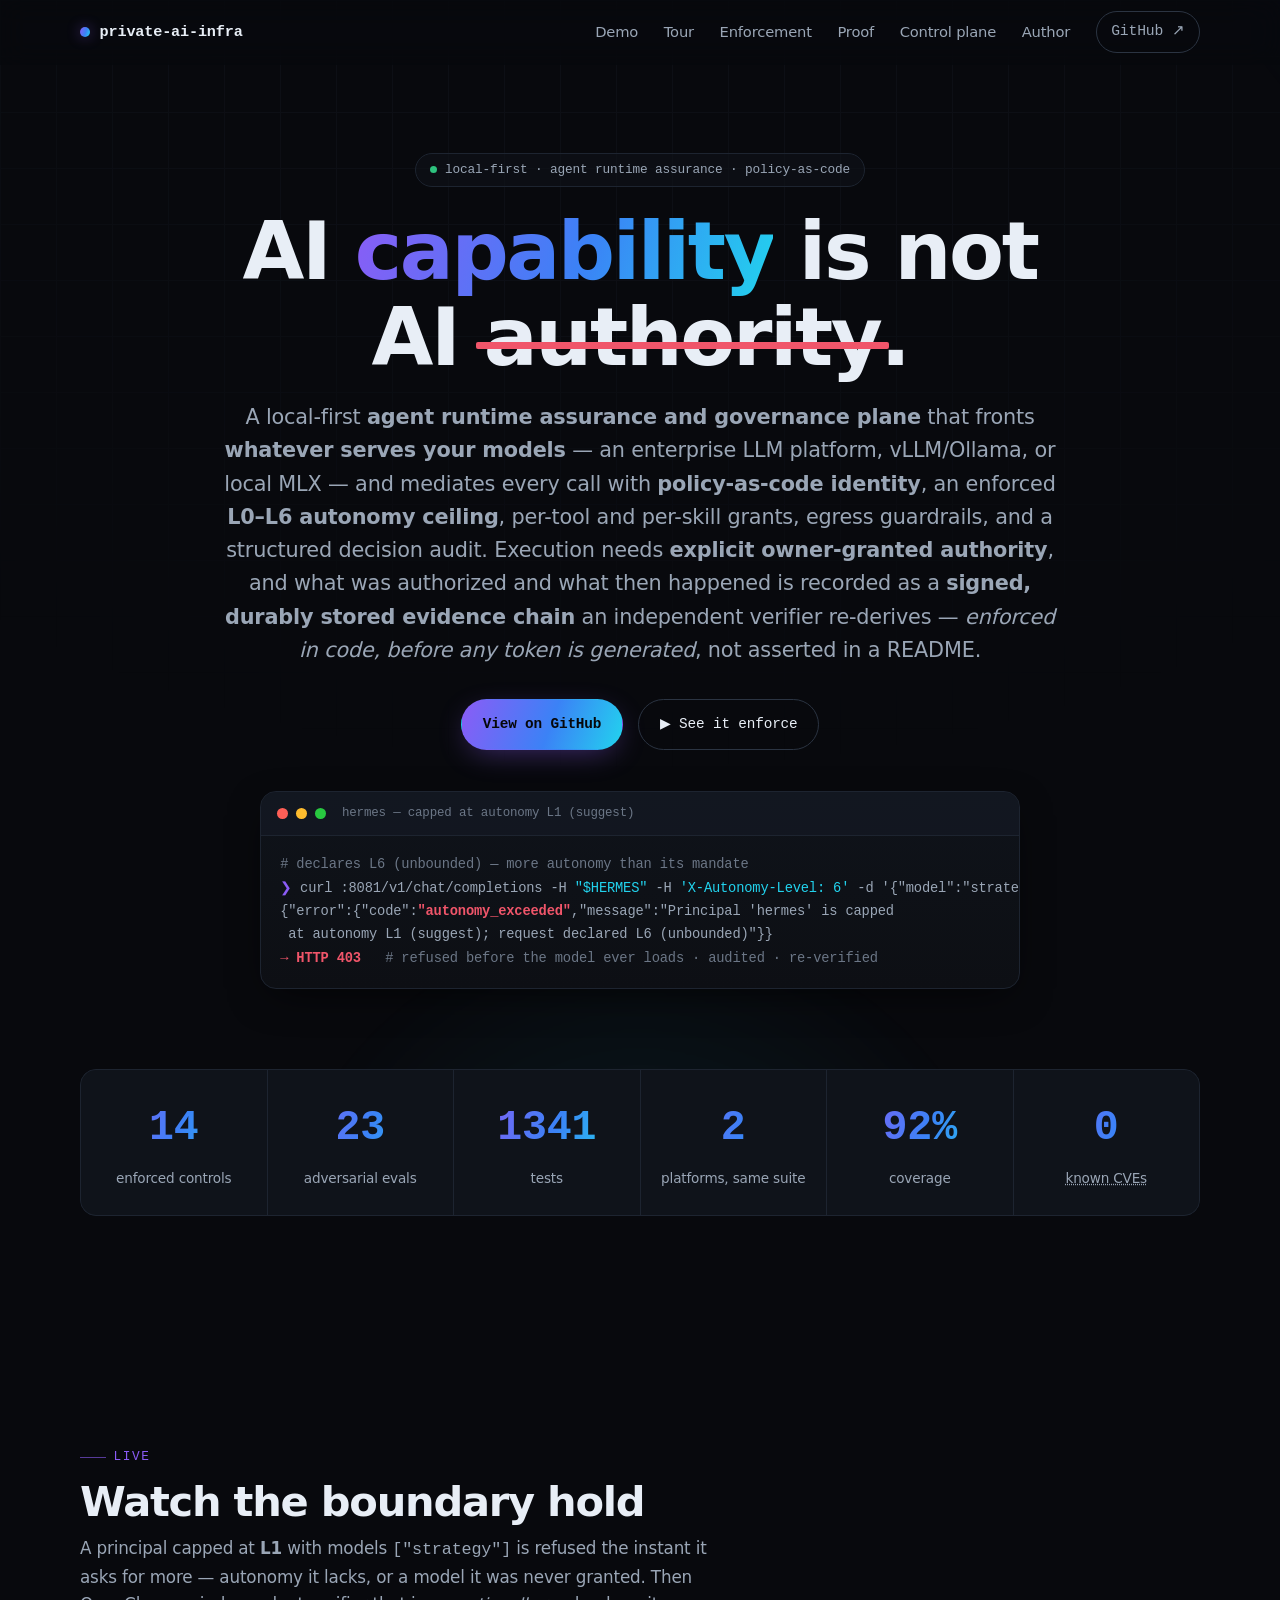
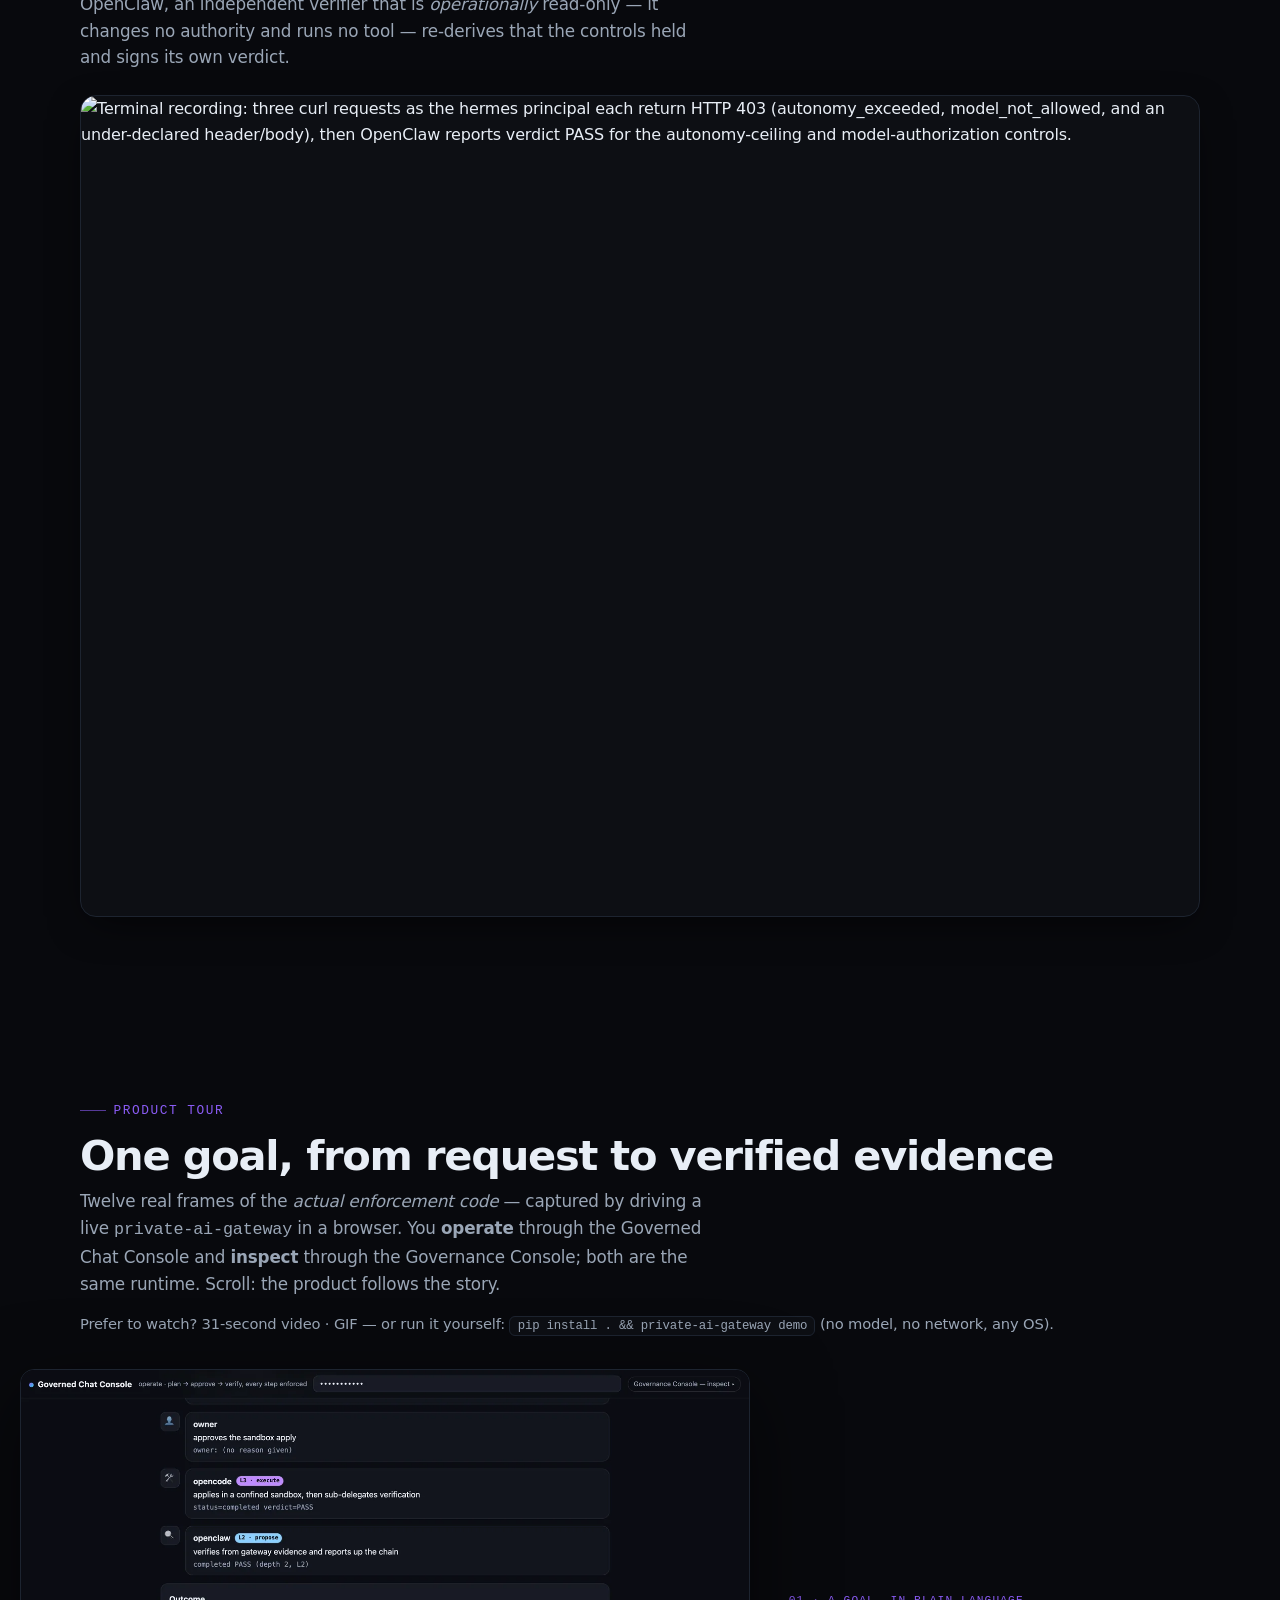
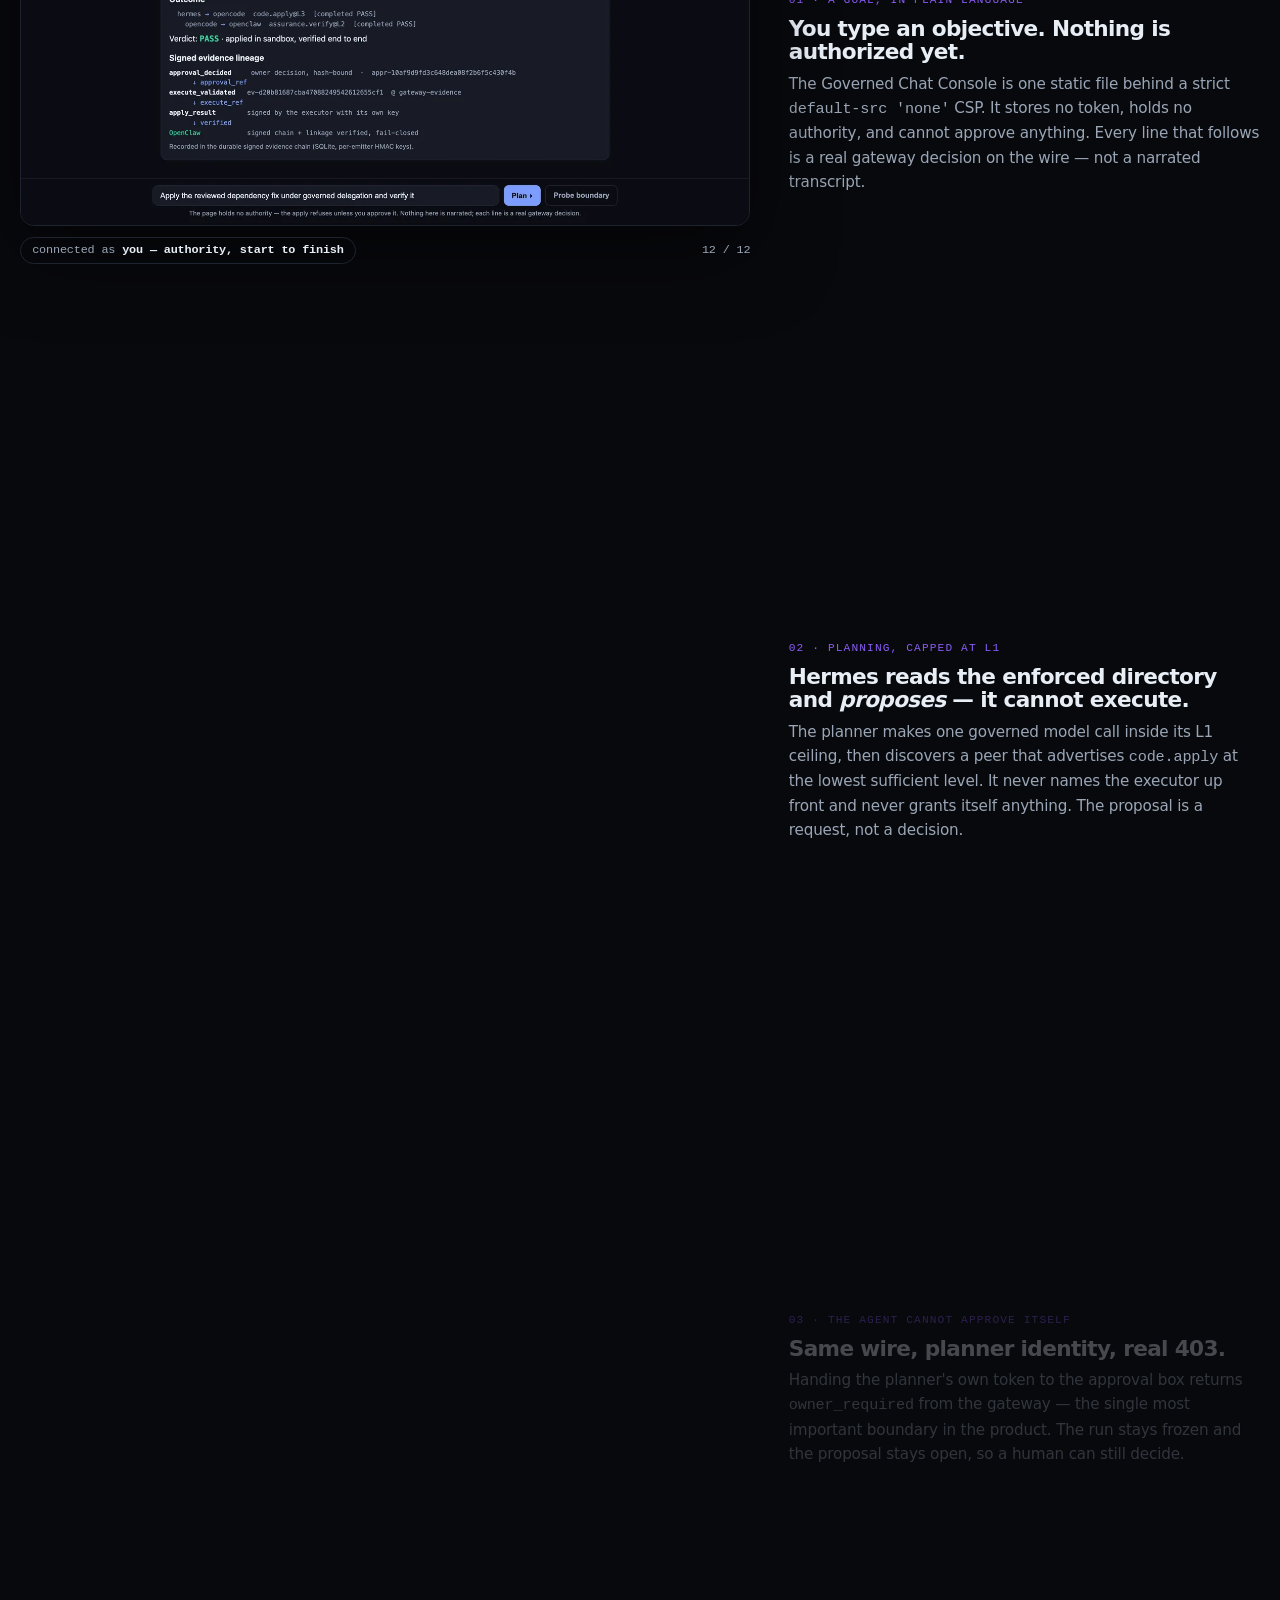
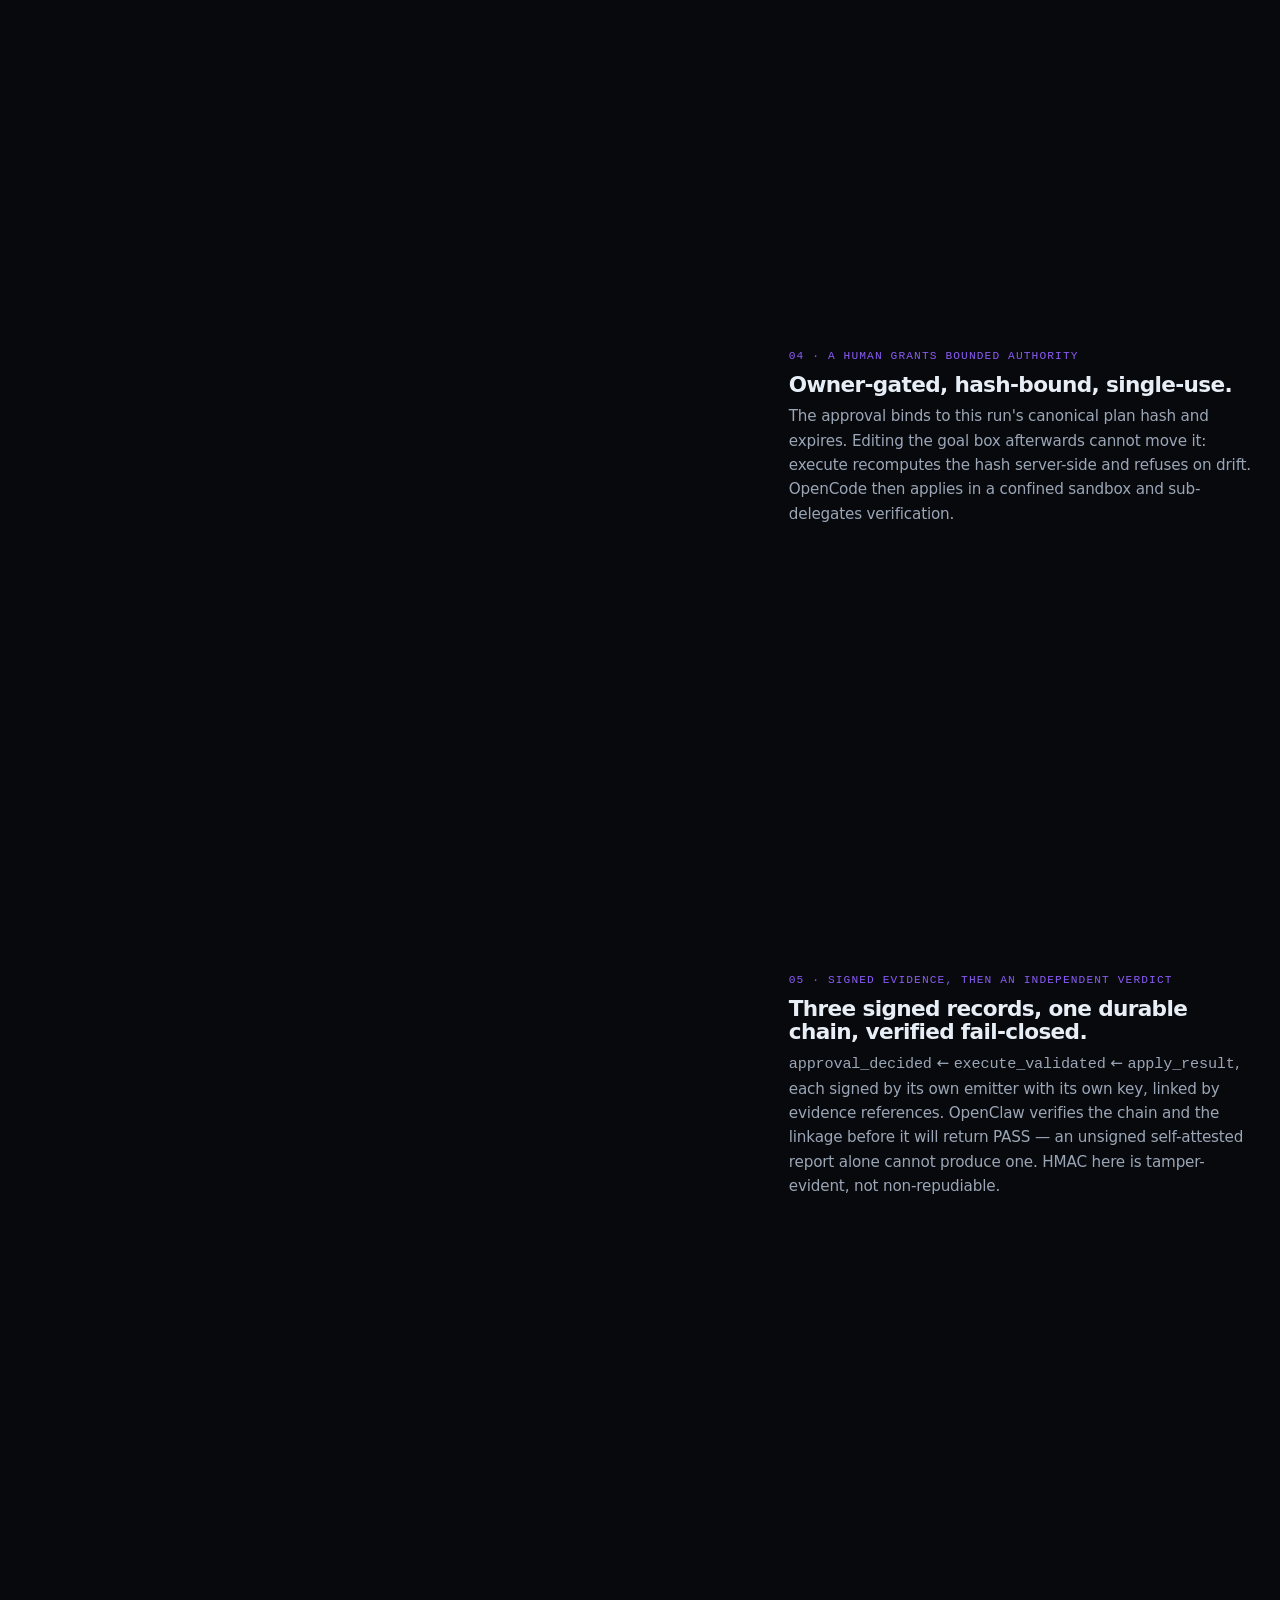
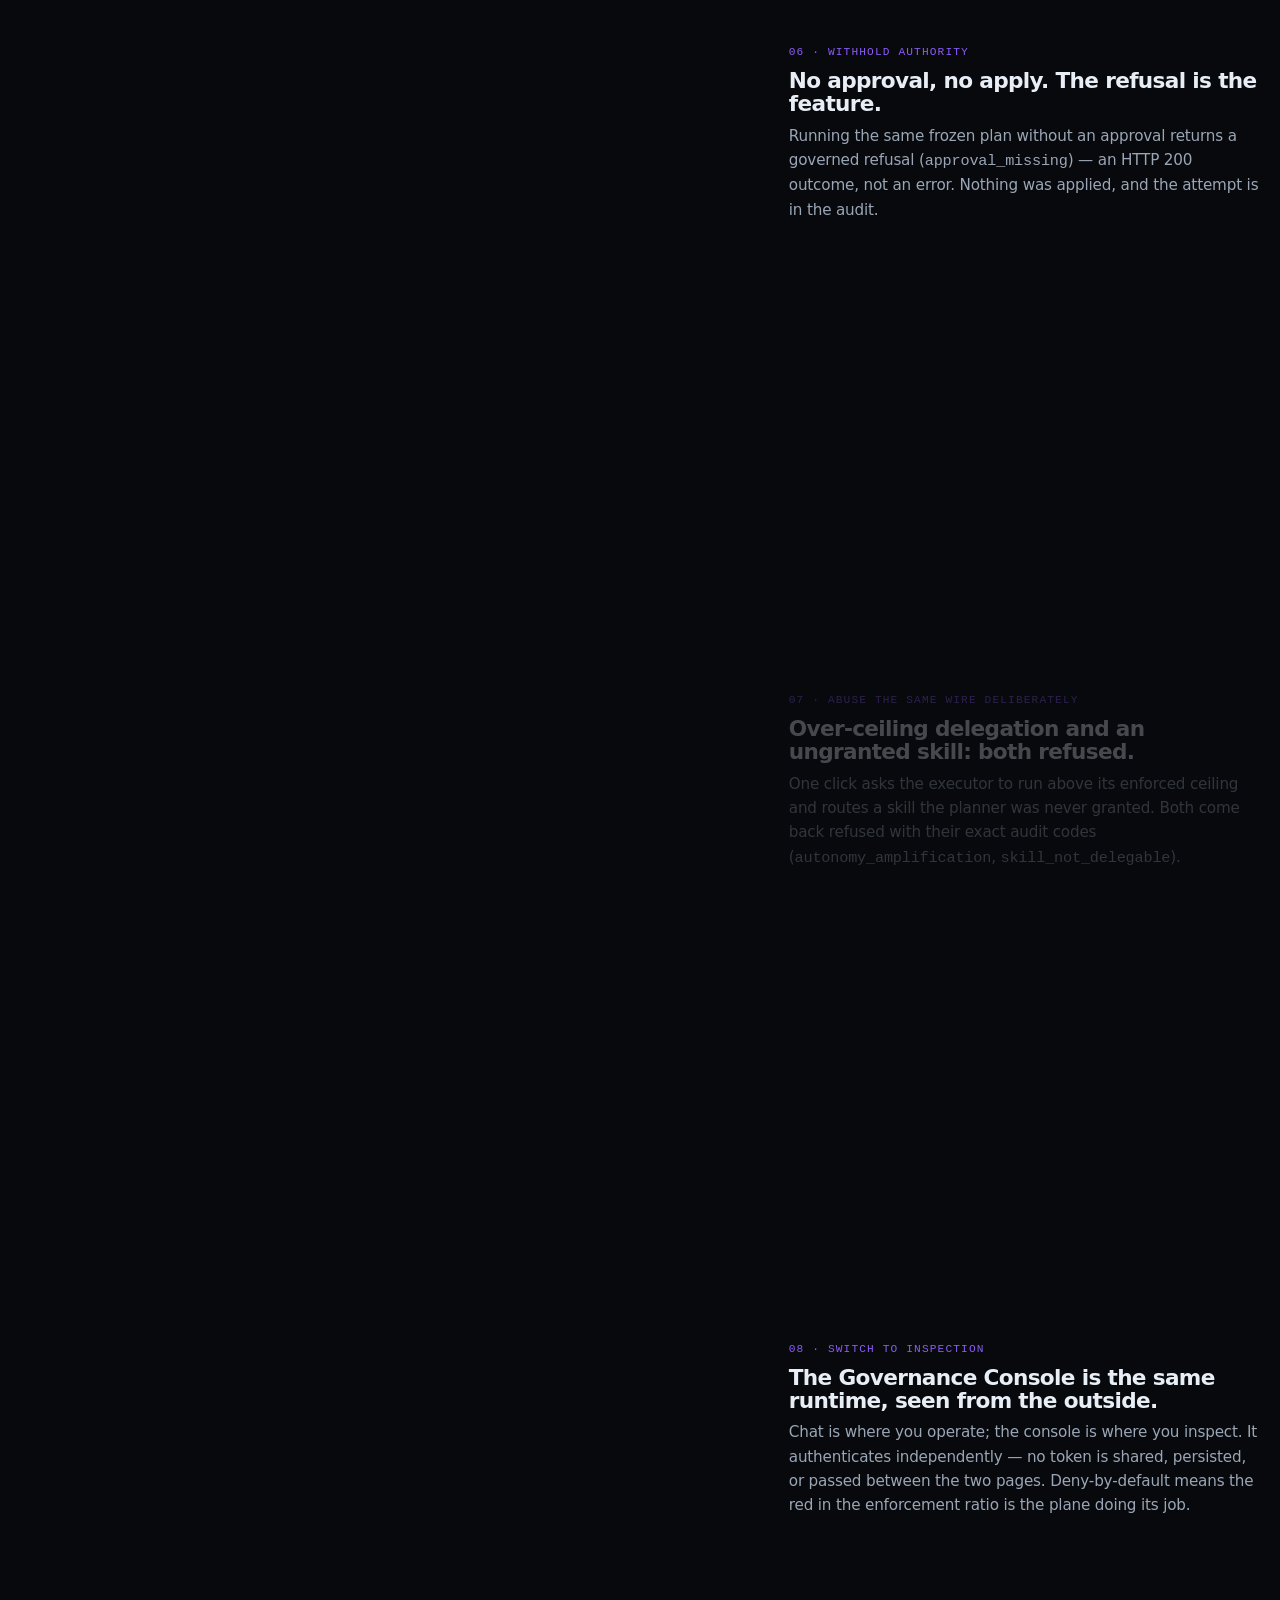
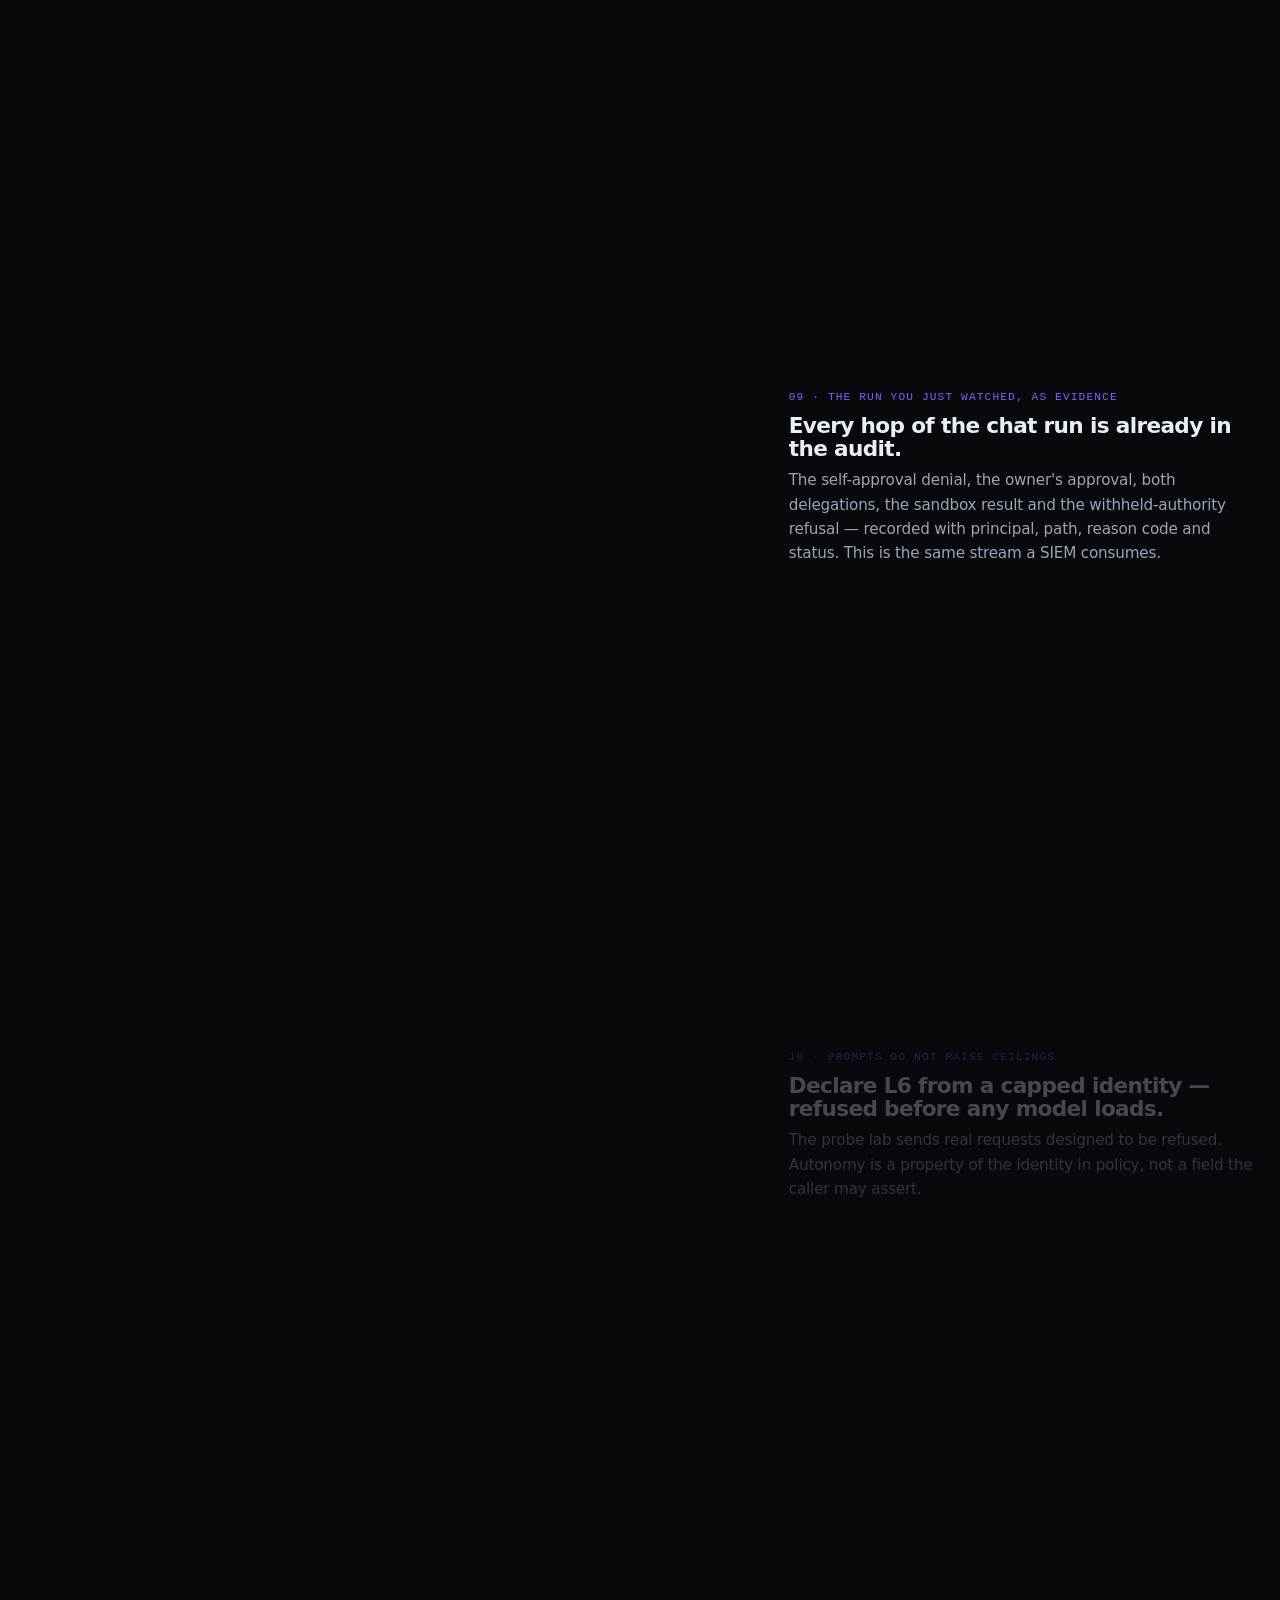
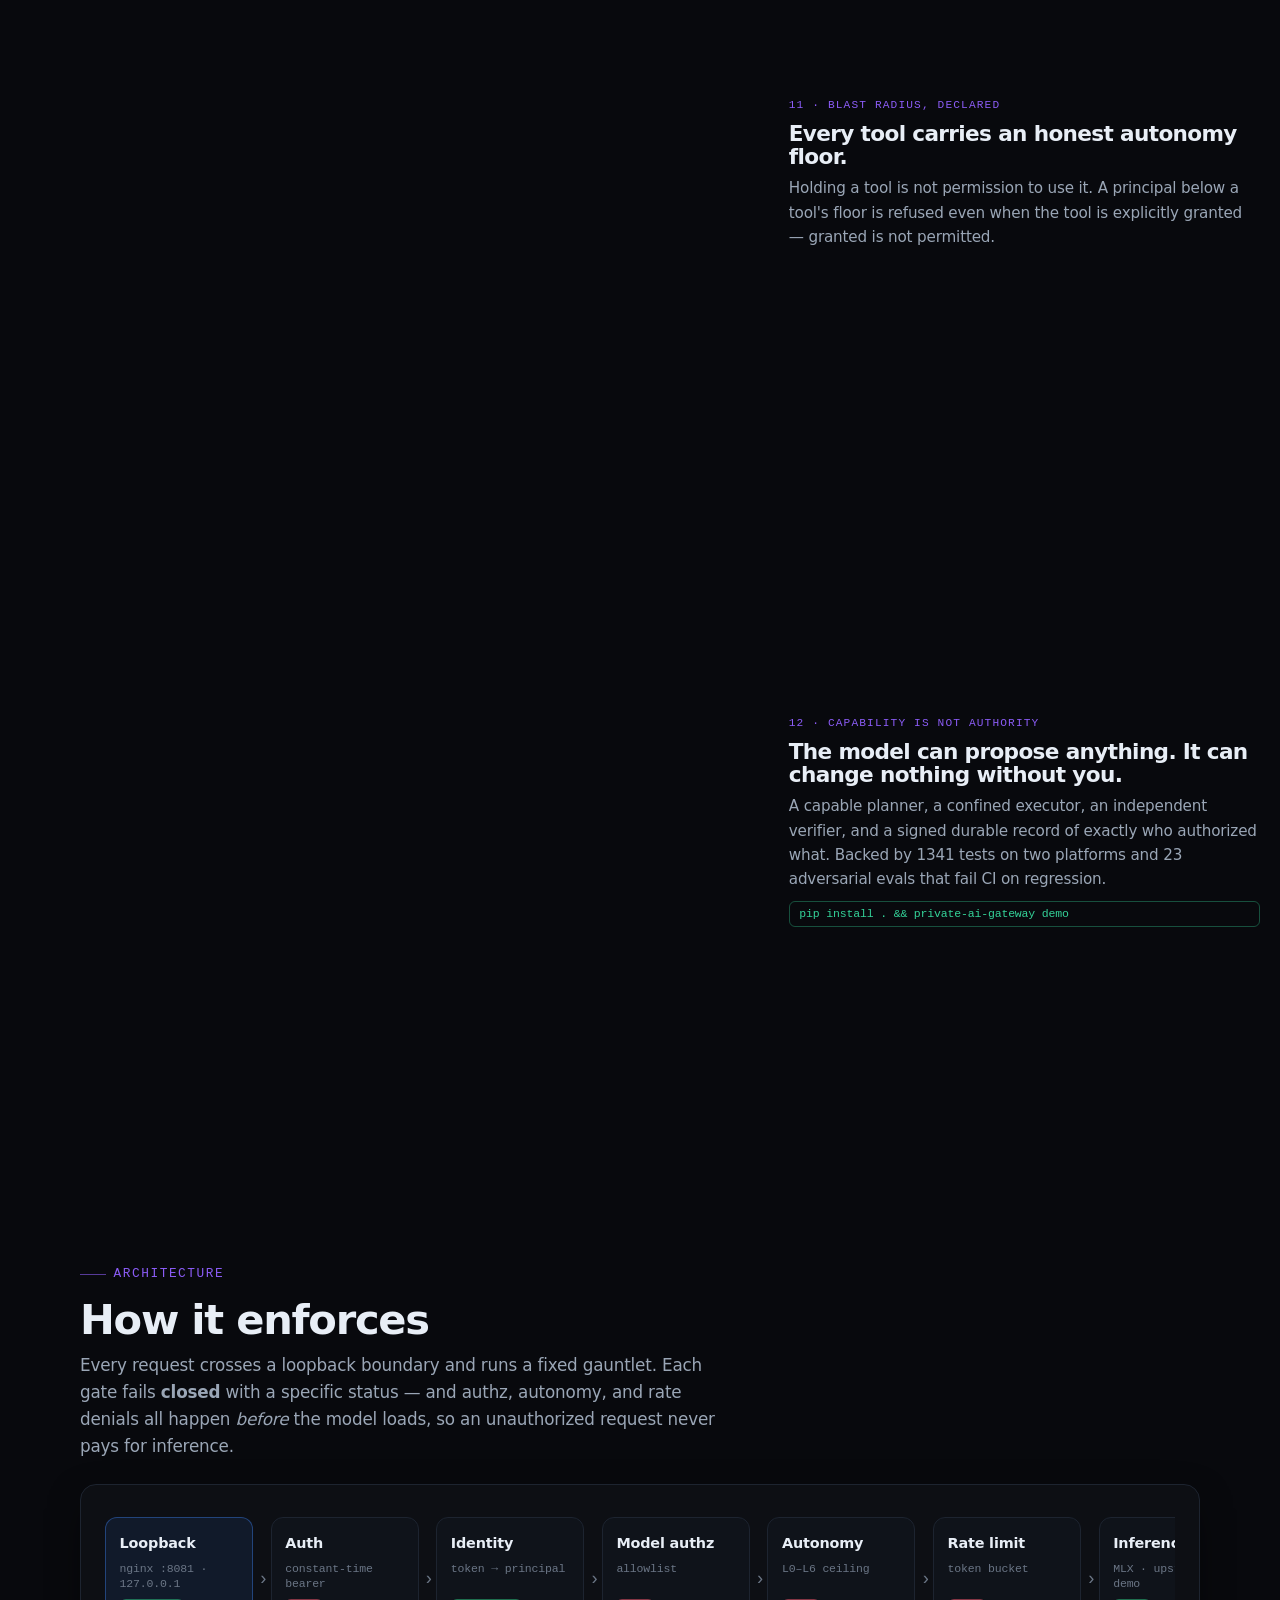
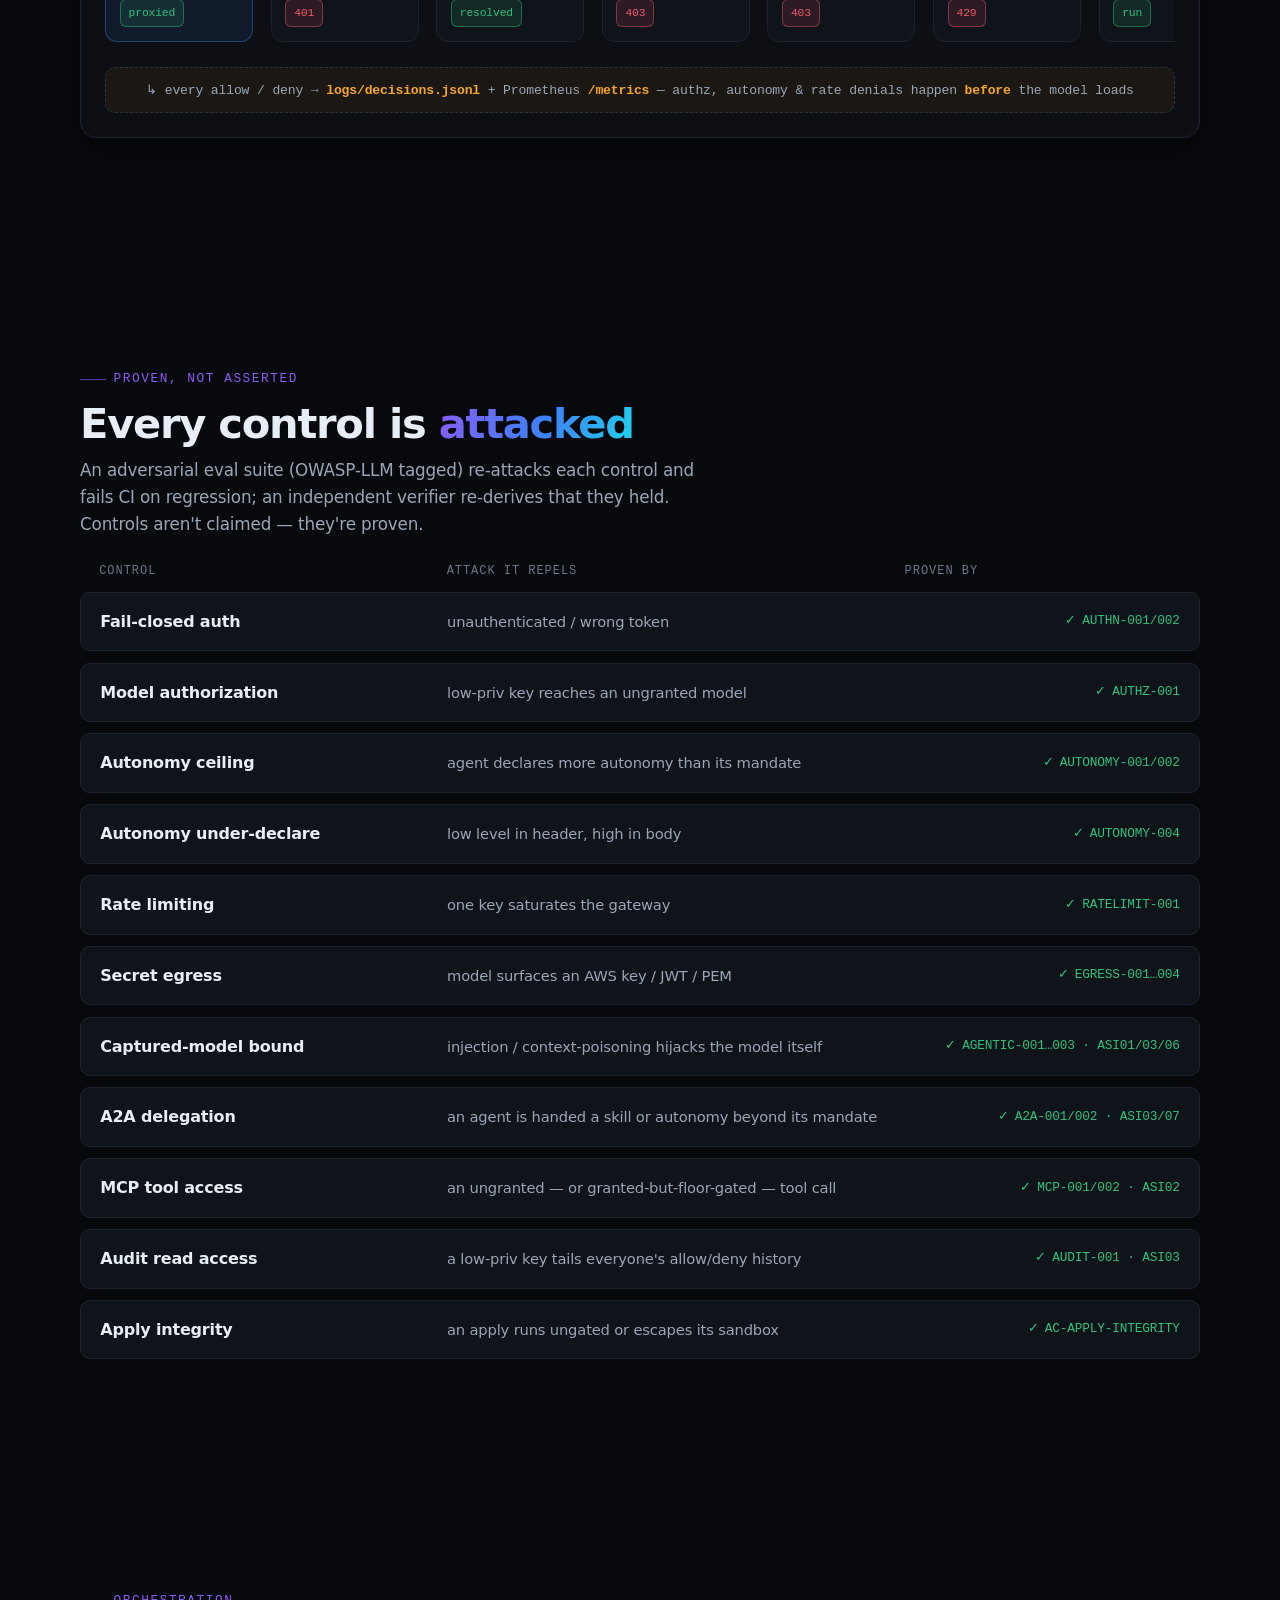
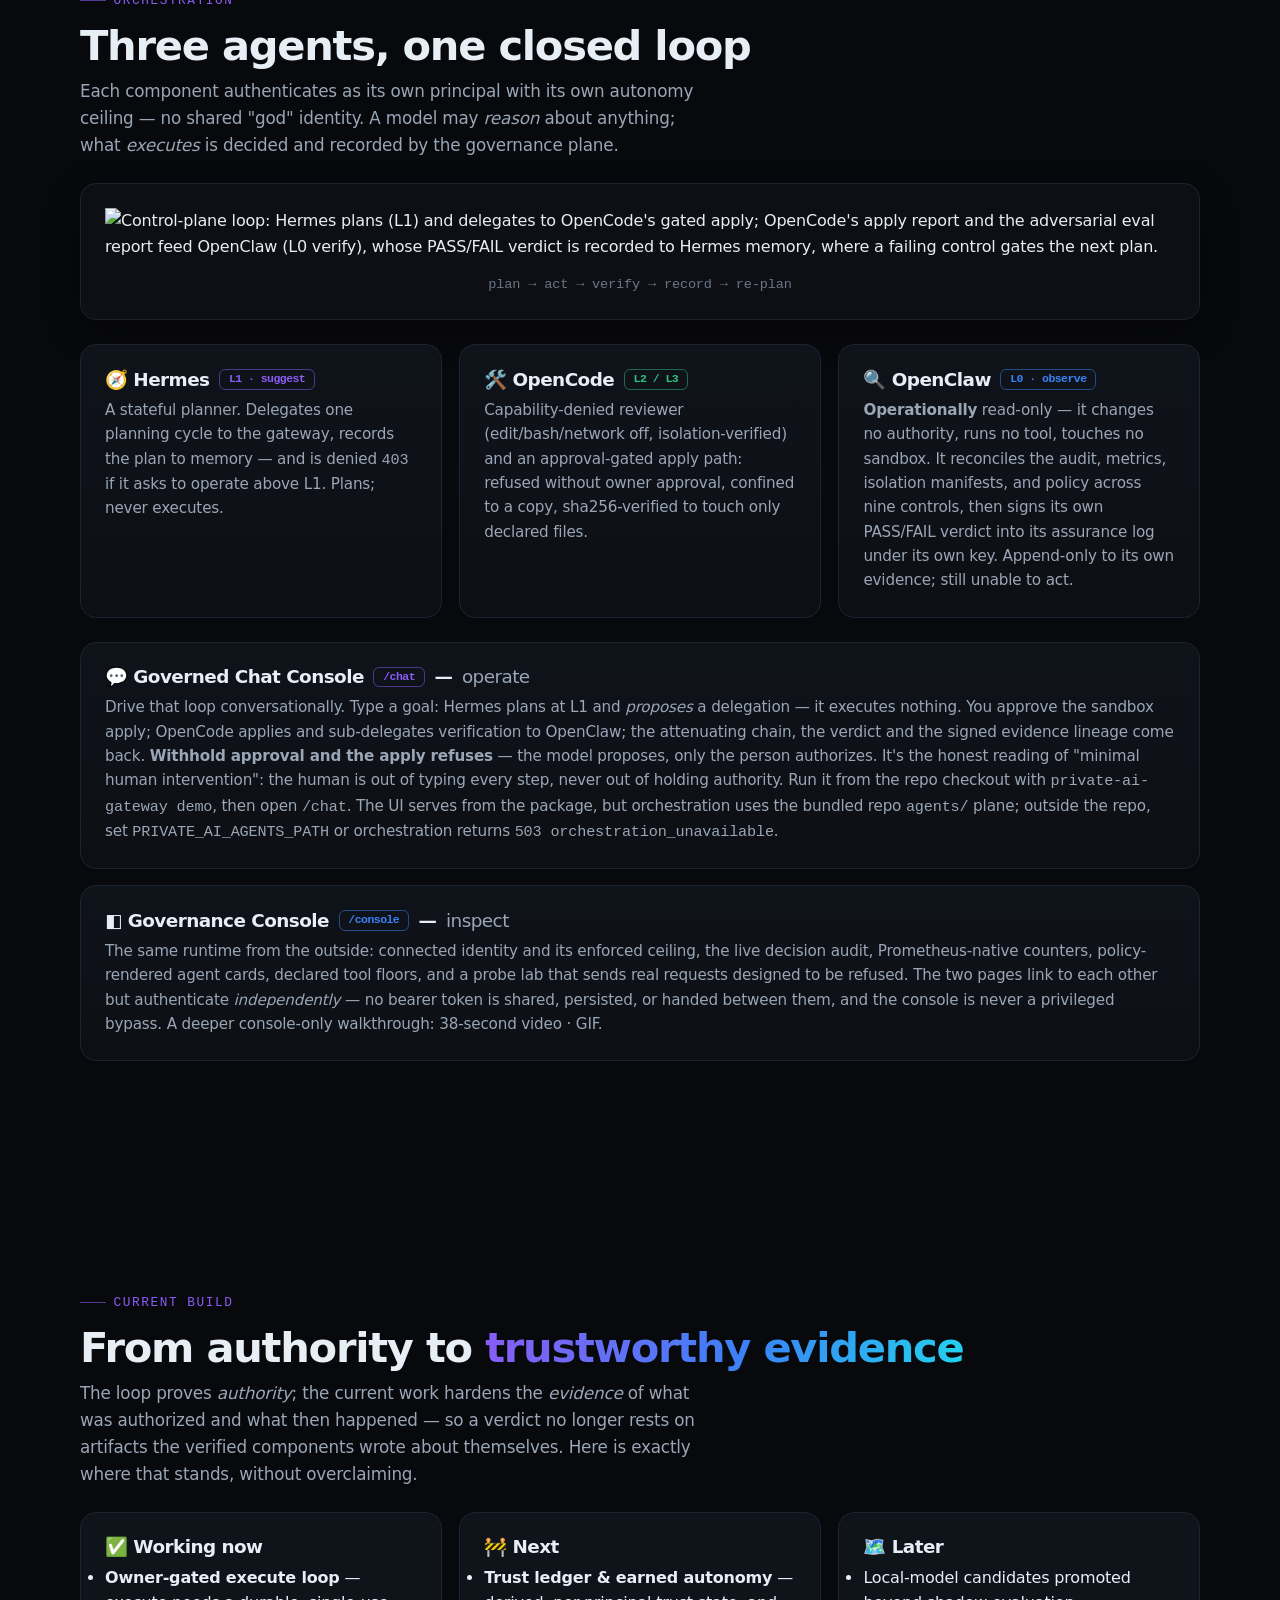
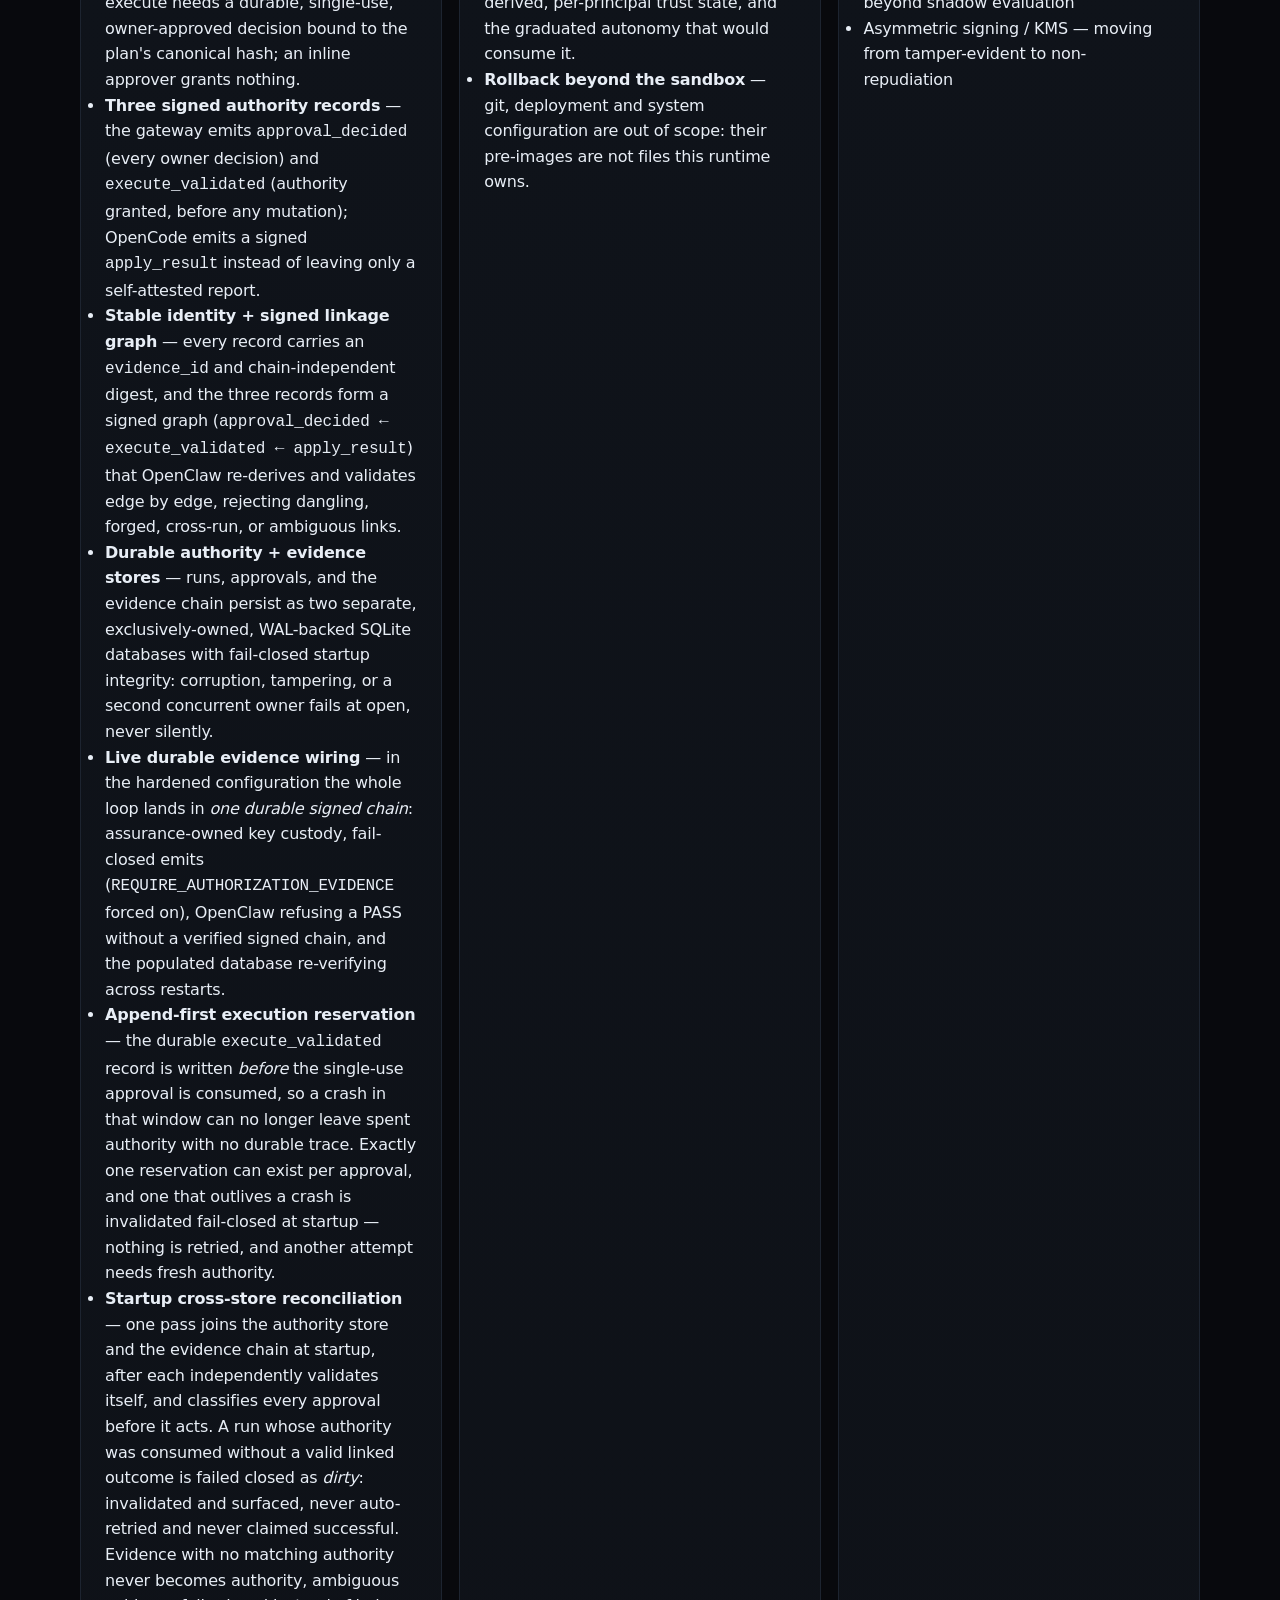
==== commit bdfe6e26: "Activate routes as a managed revision, not by editing the policy file Route changes shipped proposal" ====
--- a/site/index.html
+++ b/site/index.html
@@ -68,7 +68,7 @@
       <div class="stats reveal">
         <div class="stat"><div class="num g" data-count="14">14</div><div class="lbl">enforced controls</div></div>
         <div class="stat"><div class="num g" data-count="23">23</div><div class="lbl">adversarial evals</div></div>
-        <div class="stat"><div class="num g" data-count="1310">1310</div><div class="lbl">tests</div></div>
+        <div class="stat"><div class="num g" data-count="1341">1341</div><div class="lbl">tests</div></div>
         <div class="stat"><div class="num g" data-count="2">2</div><div class="lbl">platforms, same suite</div></div>
         <div class="stat"><div class="num g" data-count="92" data-suffix="%">92%</div><div class="lbl">coverage</div></div>
         <div class="stat"><div class="num g" data-count="0">0</div><div class="lbl"><a href="https://github.com/debshikhar-sec/private-ai-infra/blob/main/docs/cve-scan-benchmark.md" style="color:inherit;text-decoration:underline dotted">known CVEs</a></div></div>
@@ -207,7 +207,7 @@
             <div class="tk">12 · Capability is not authority</div>
             <h3>The model can propose anything. It can change nothing without you.</h3>
             <p>A capable planner, a confined executor, an independent verifier, and a signed durable record
-              of exactly who authorized what. Backed by 1310 tests on two platforms and 23 adversarial
+              of exactly who authorized what. Backed by 1341 tests on two platforms and 23 adversarial
               evals that fail CI on regression.</p>
             <span class="status ok">pip install . &amp;&amp; private-ai-gateway demo</span>
           </div>
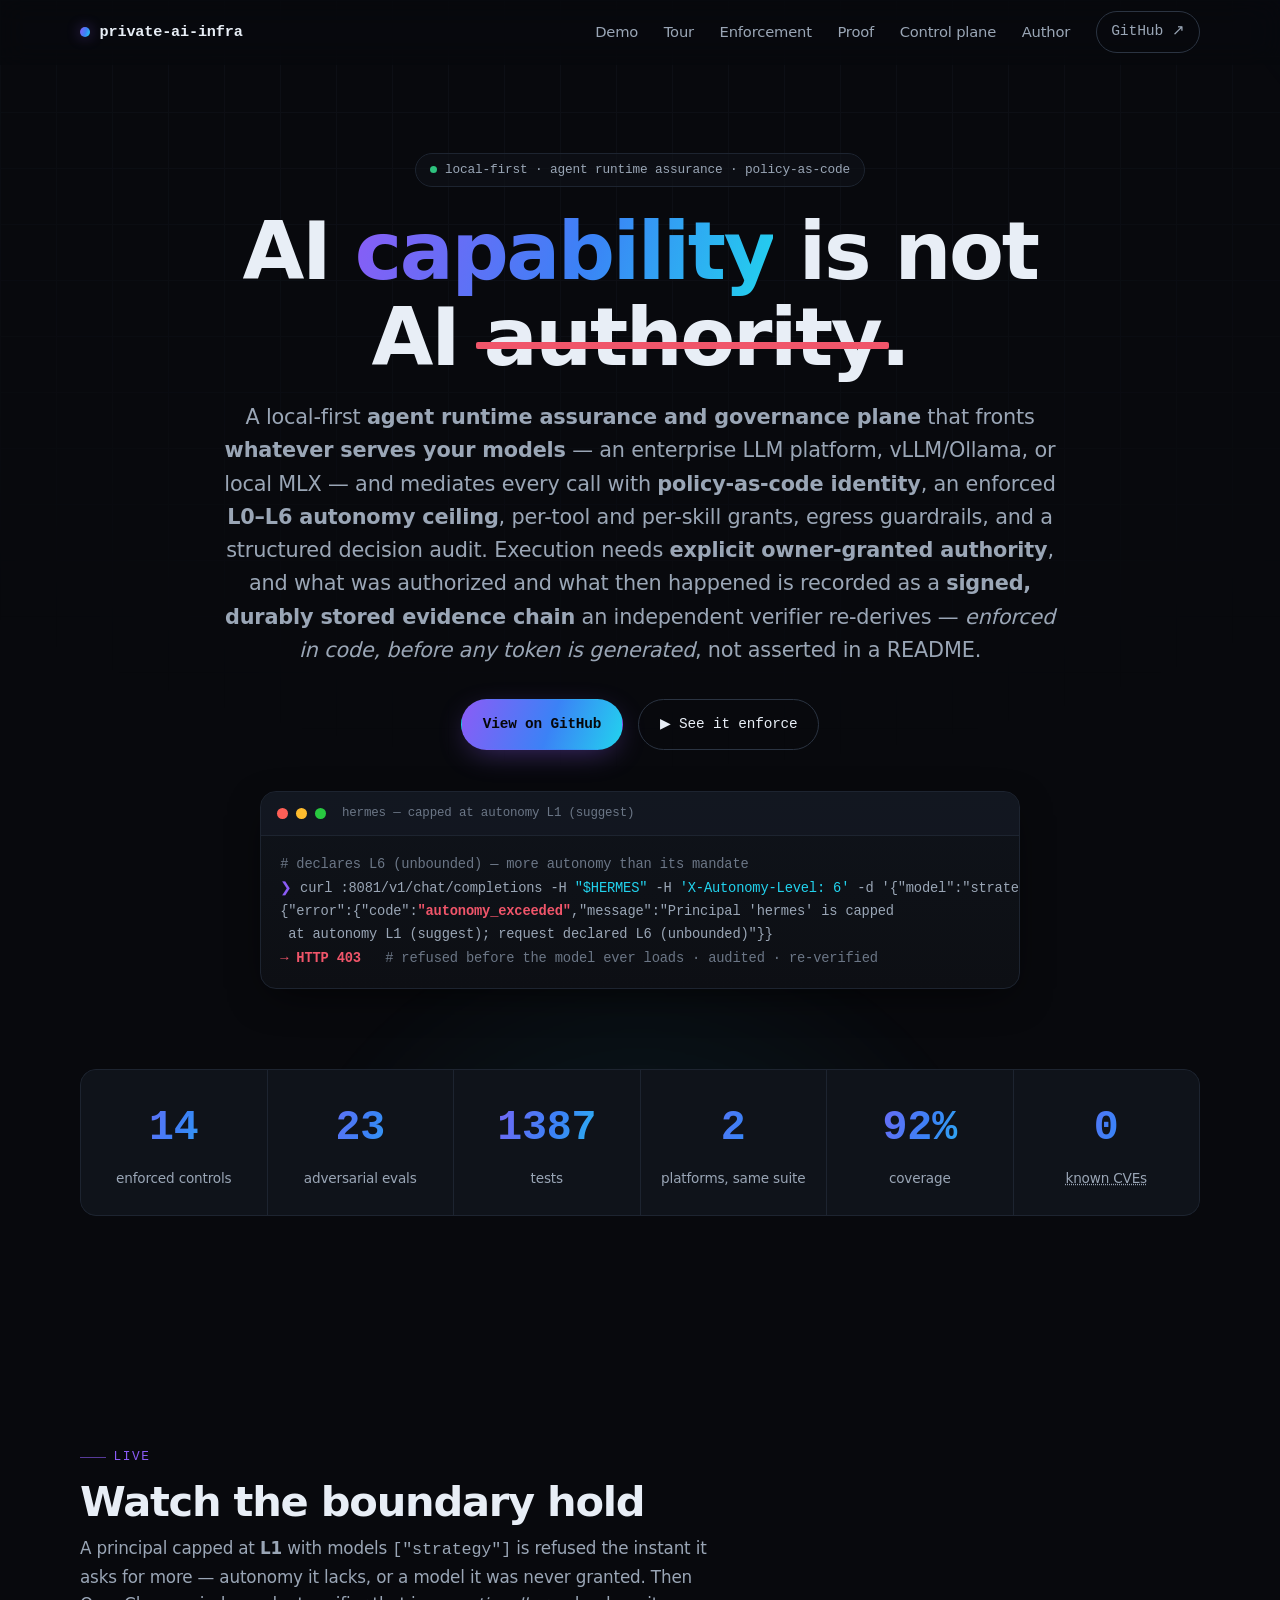
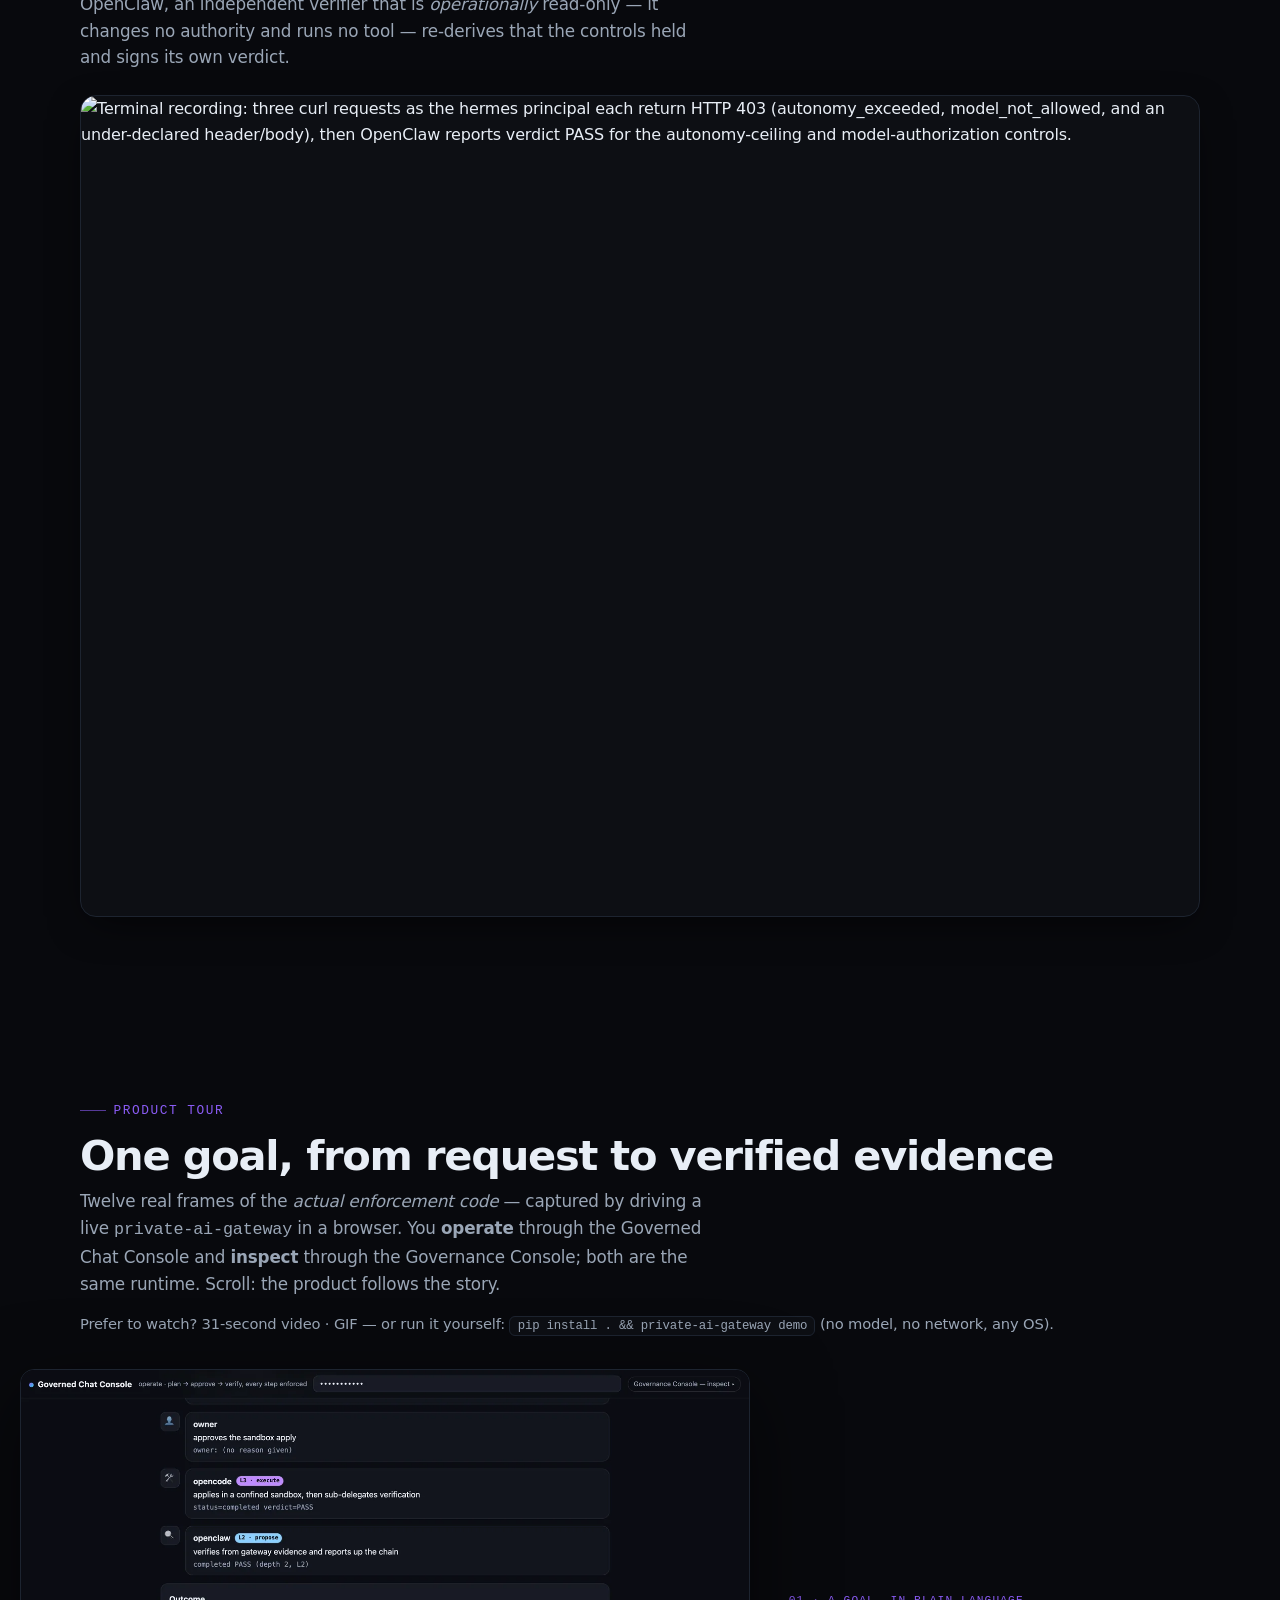
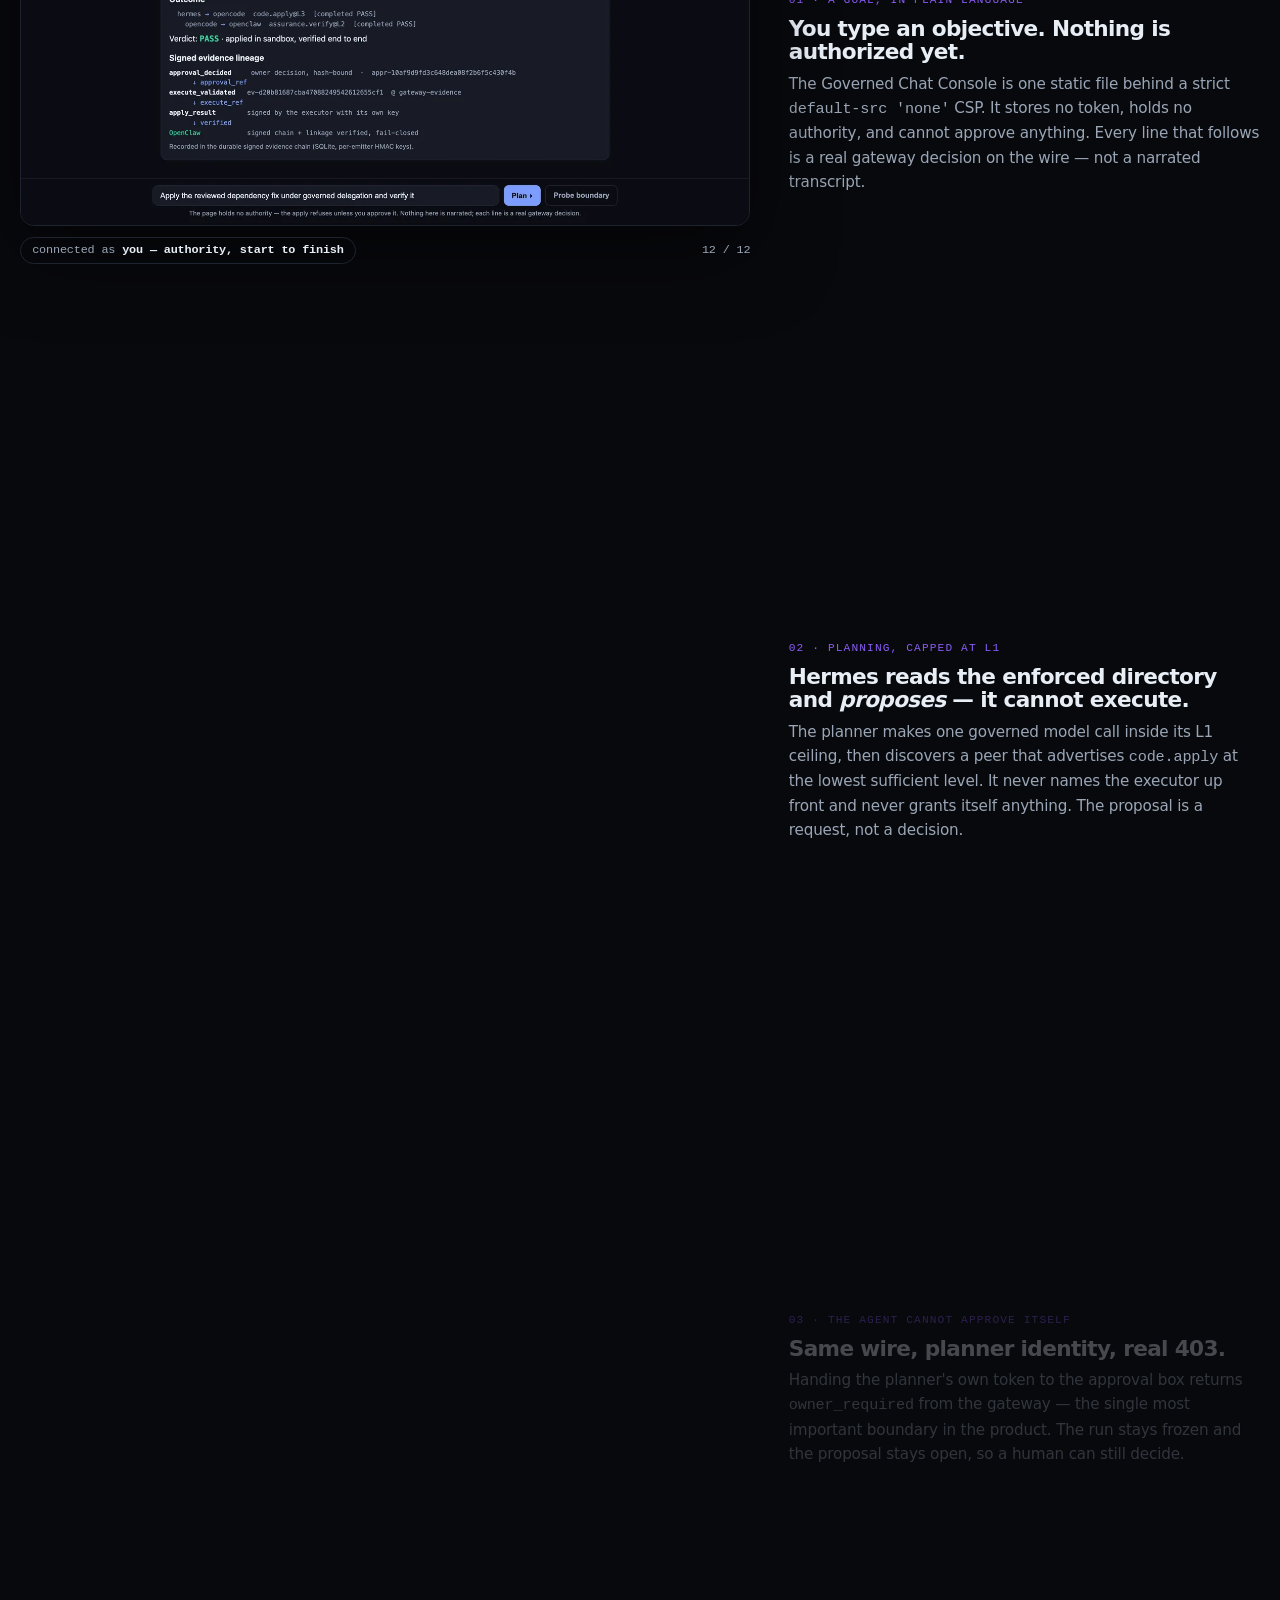
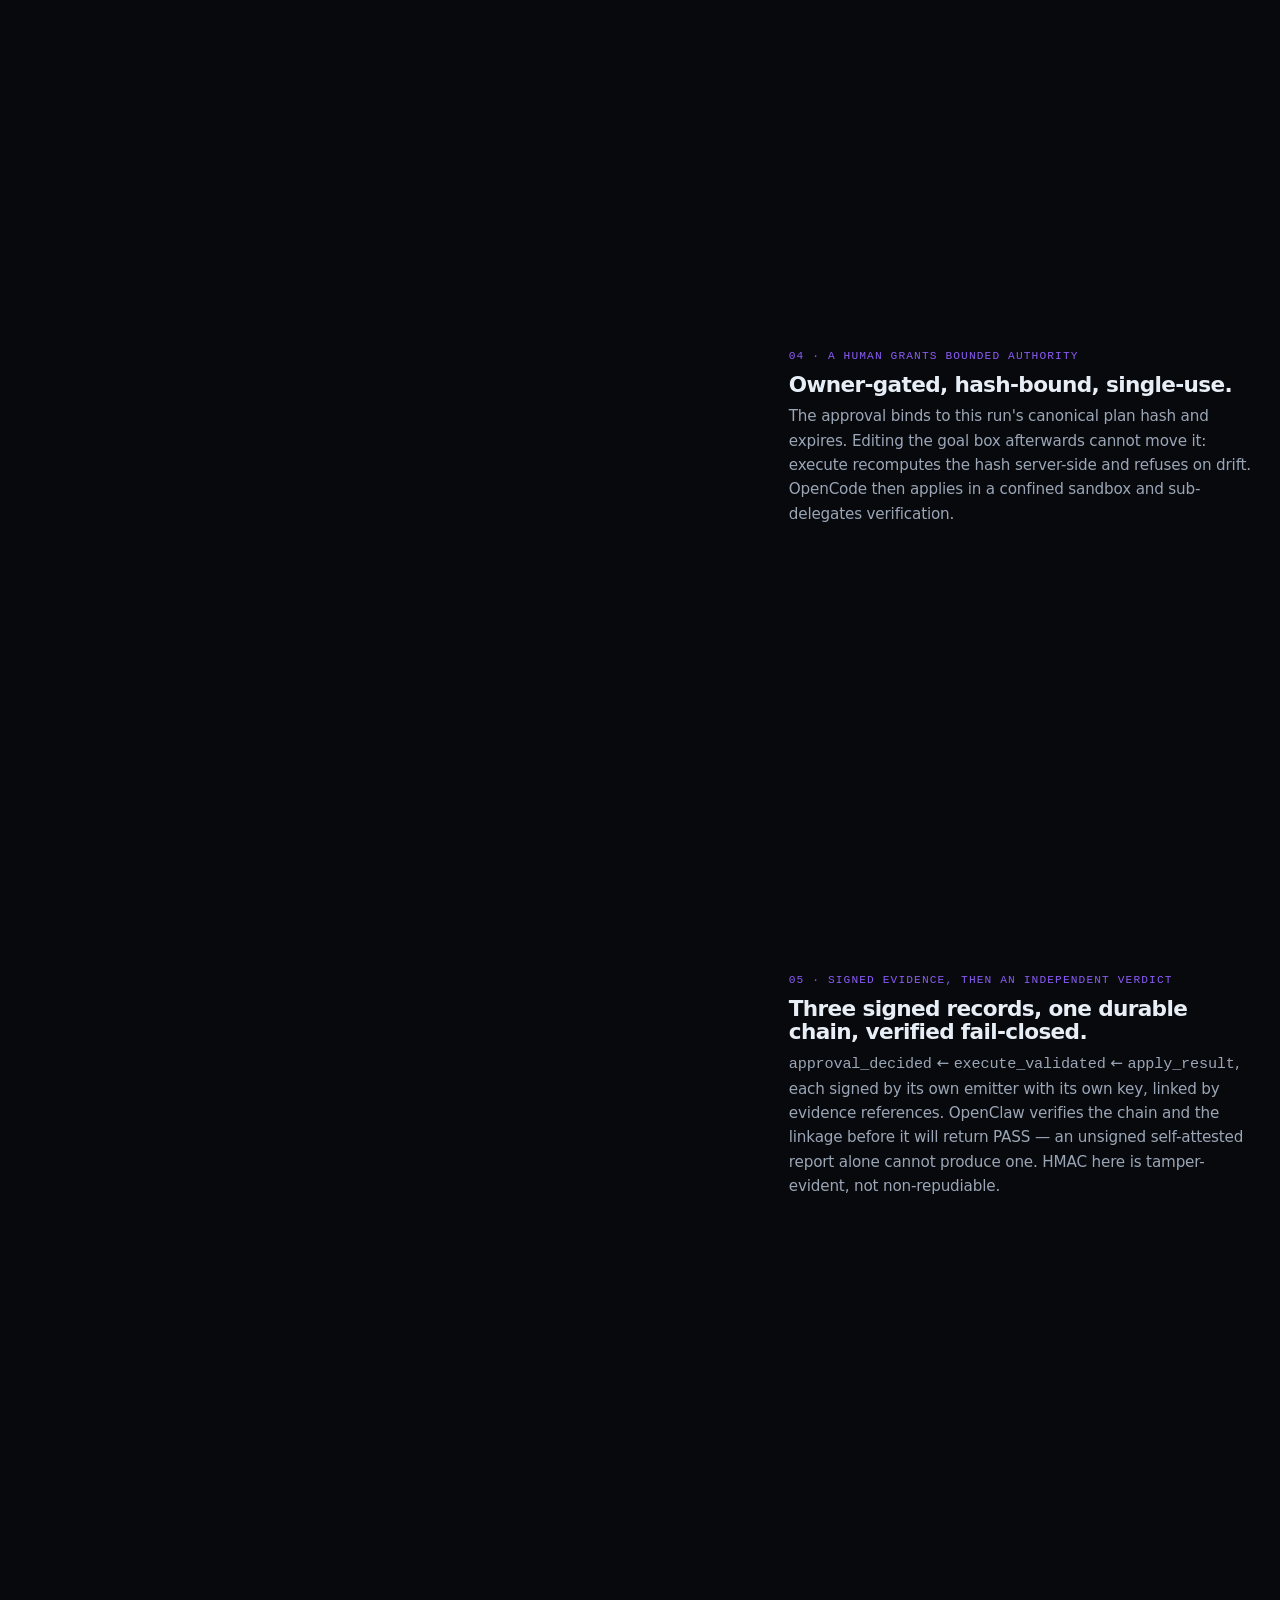
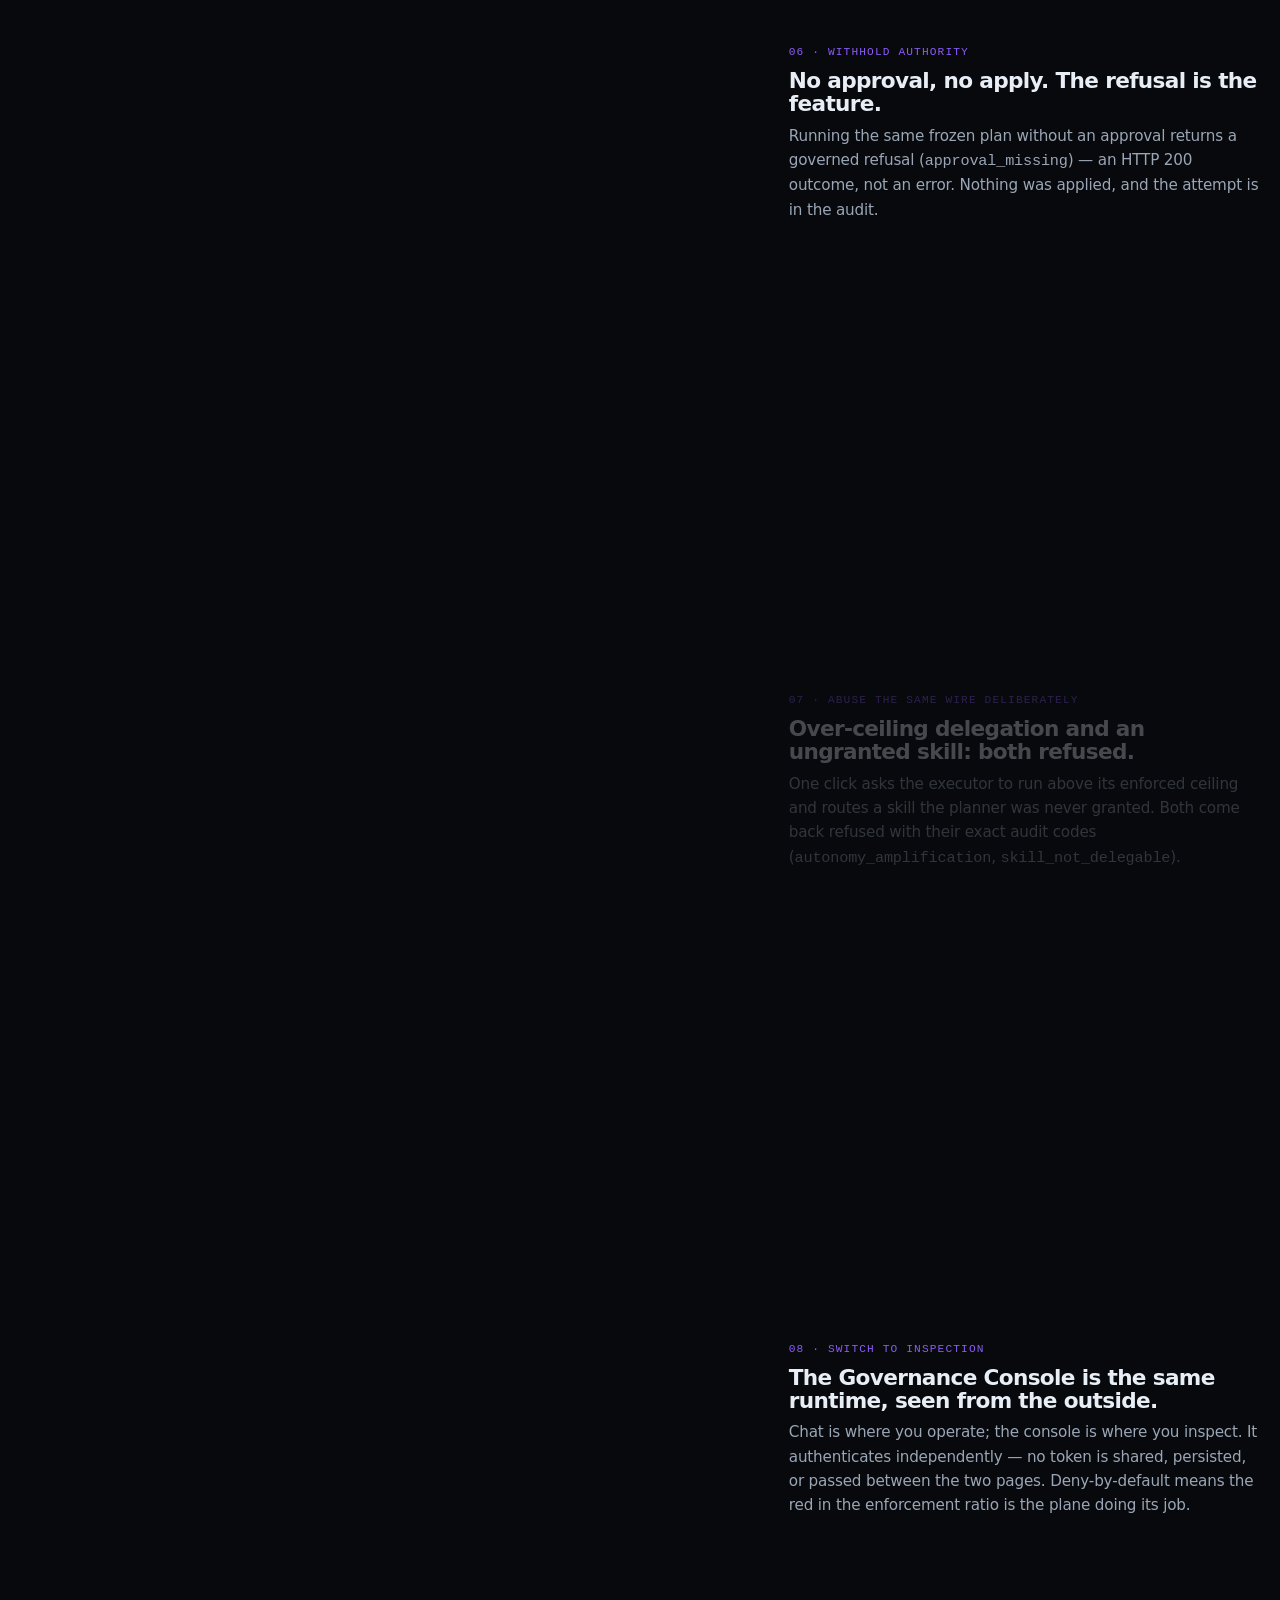
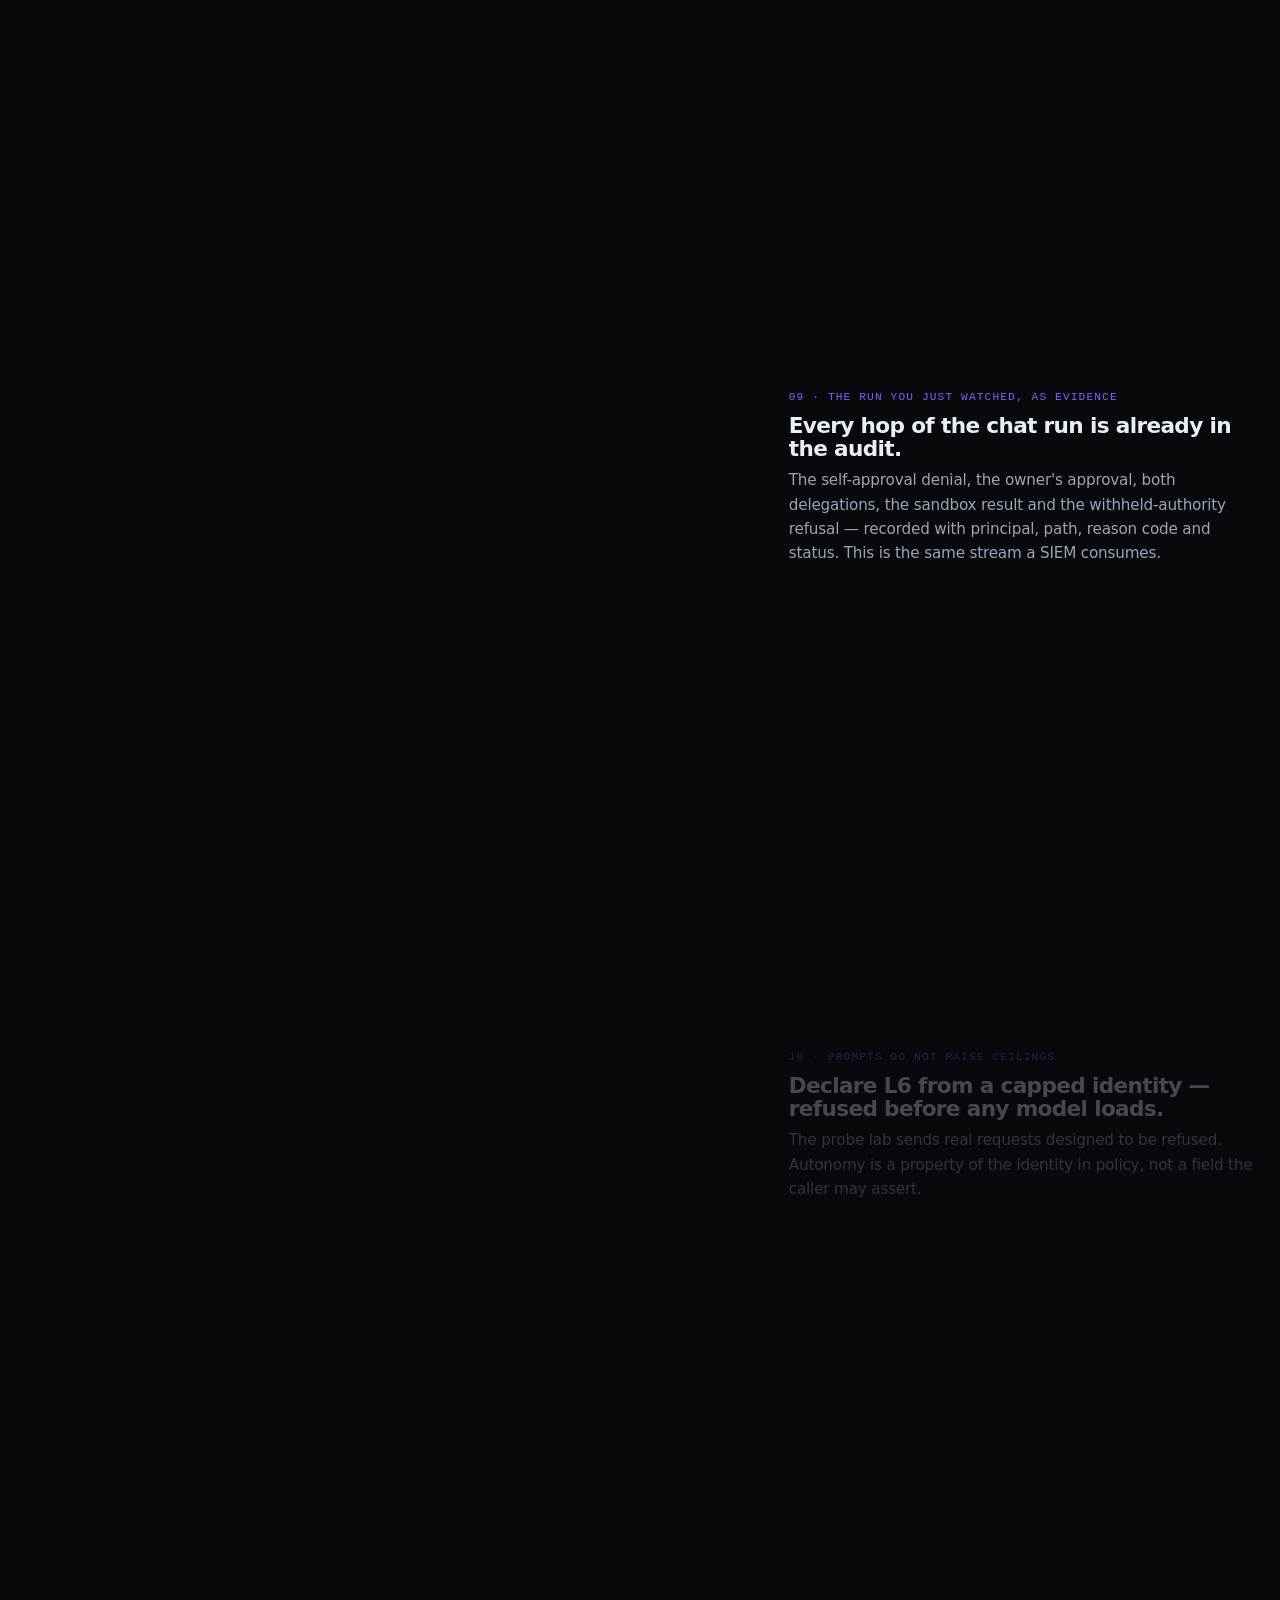
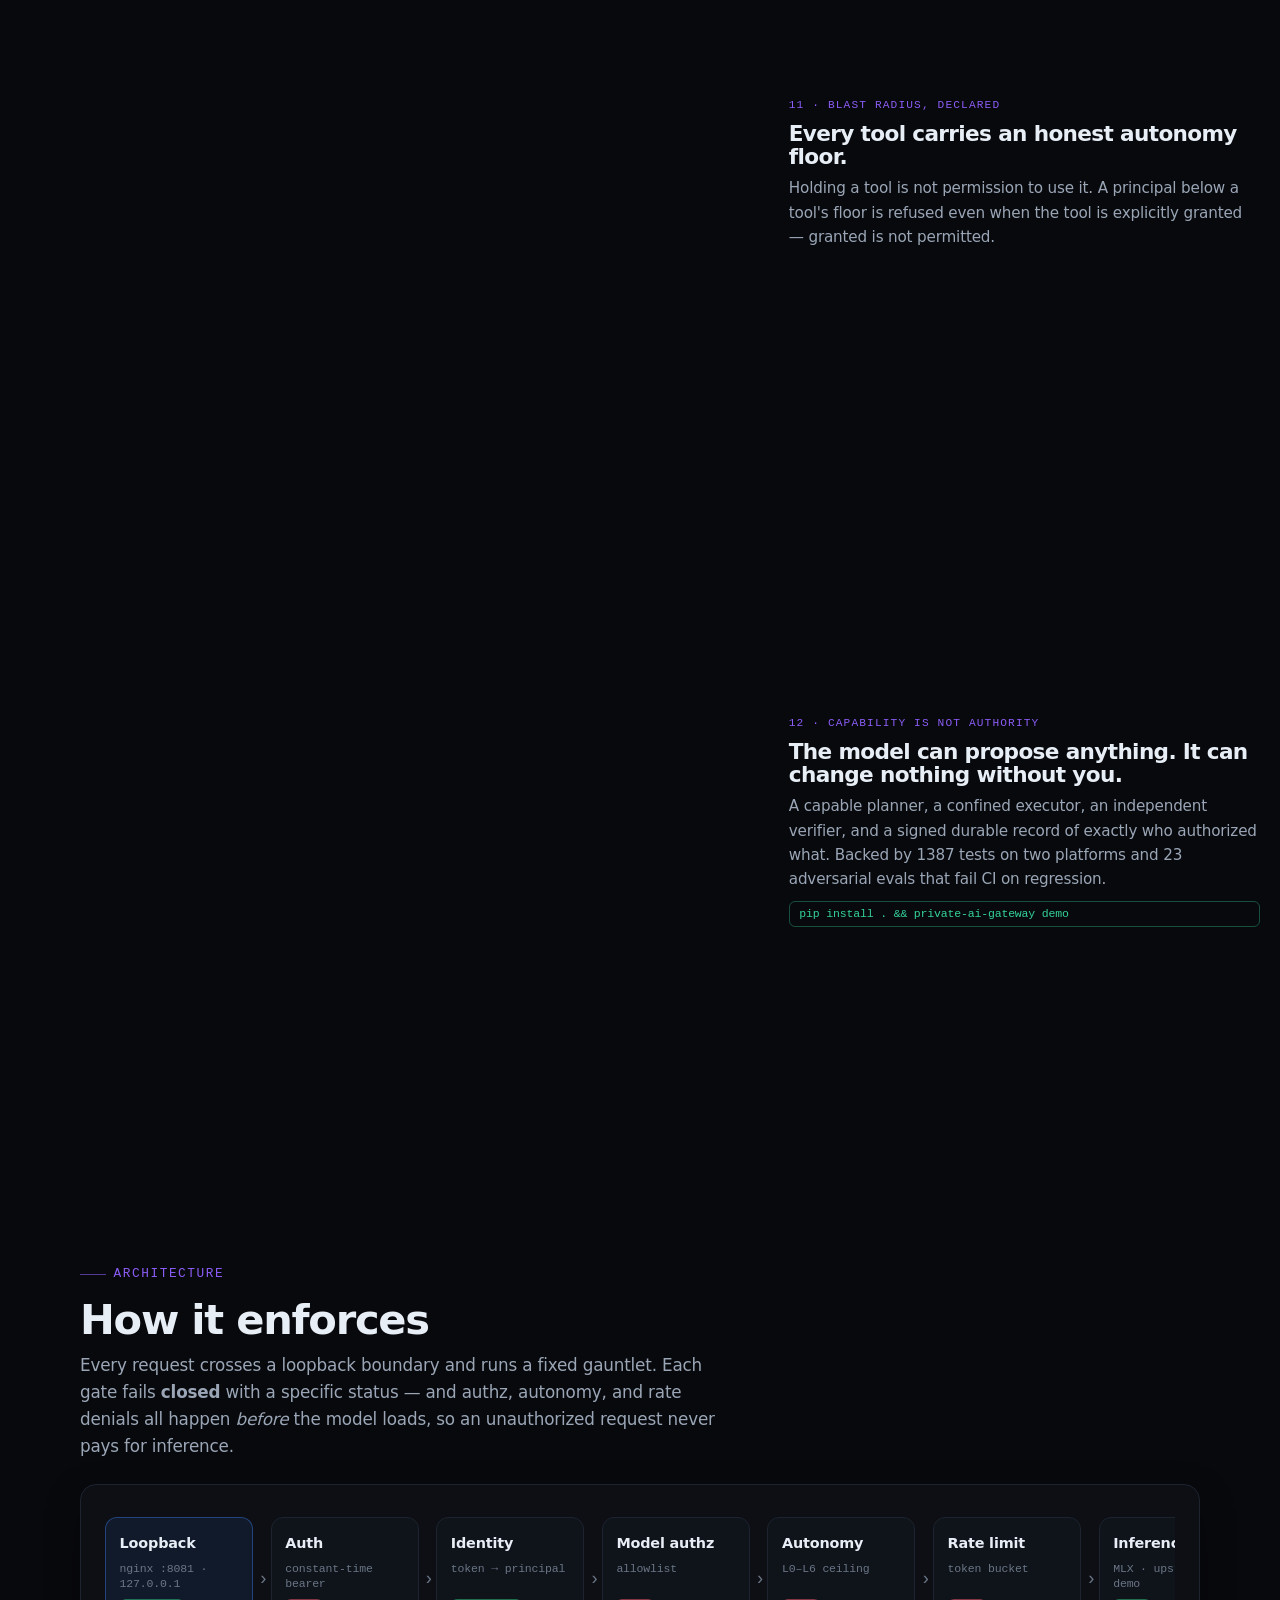
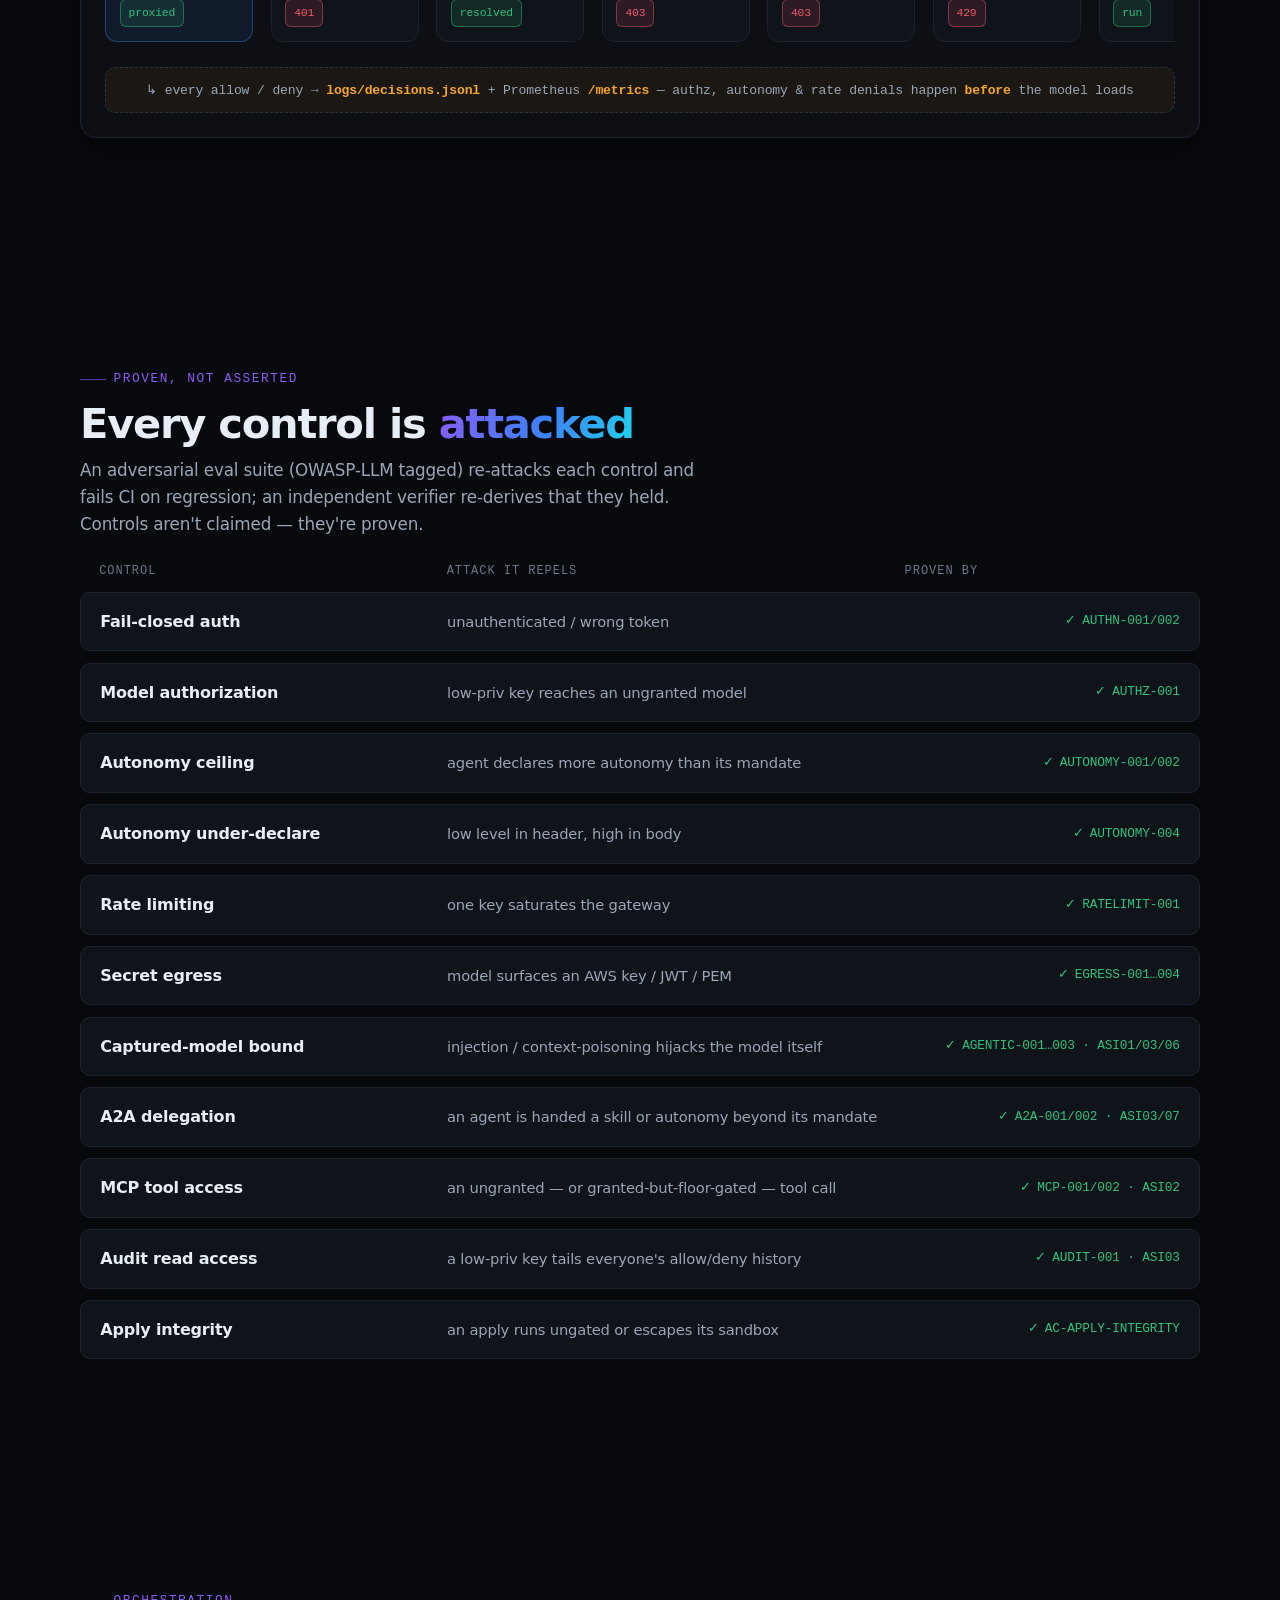
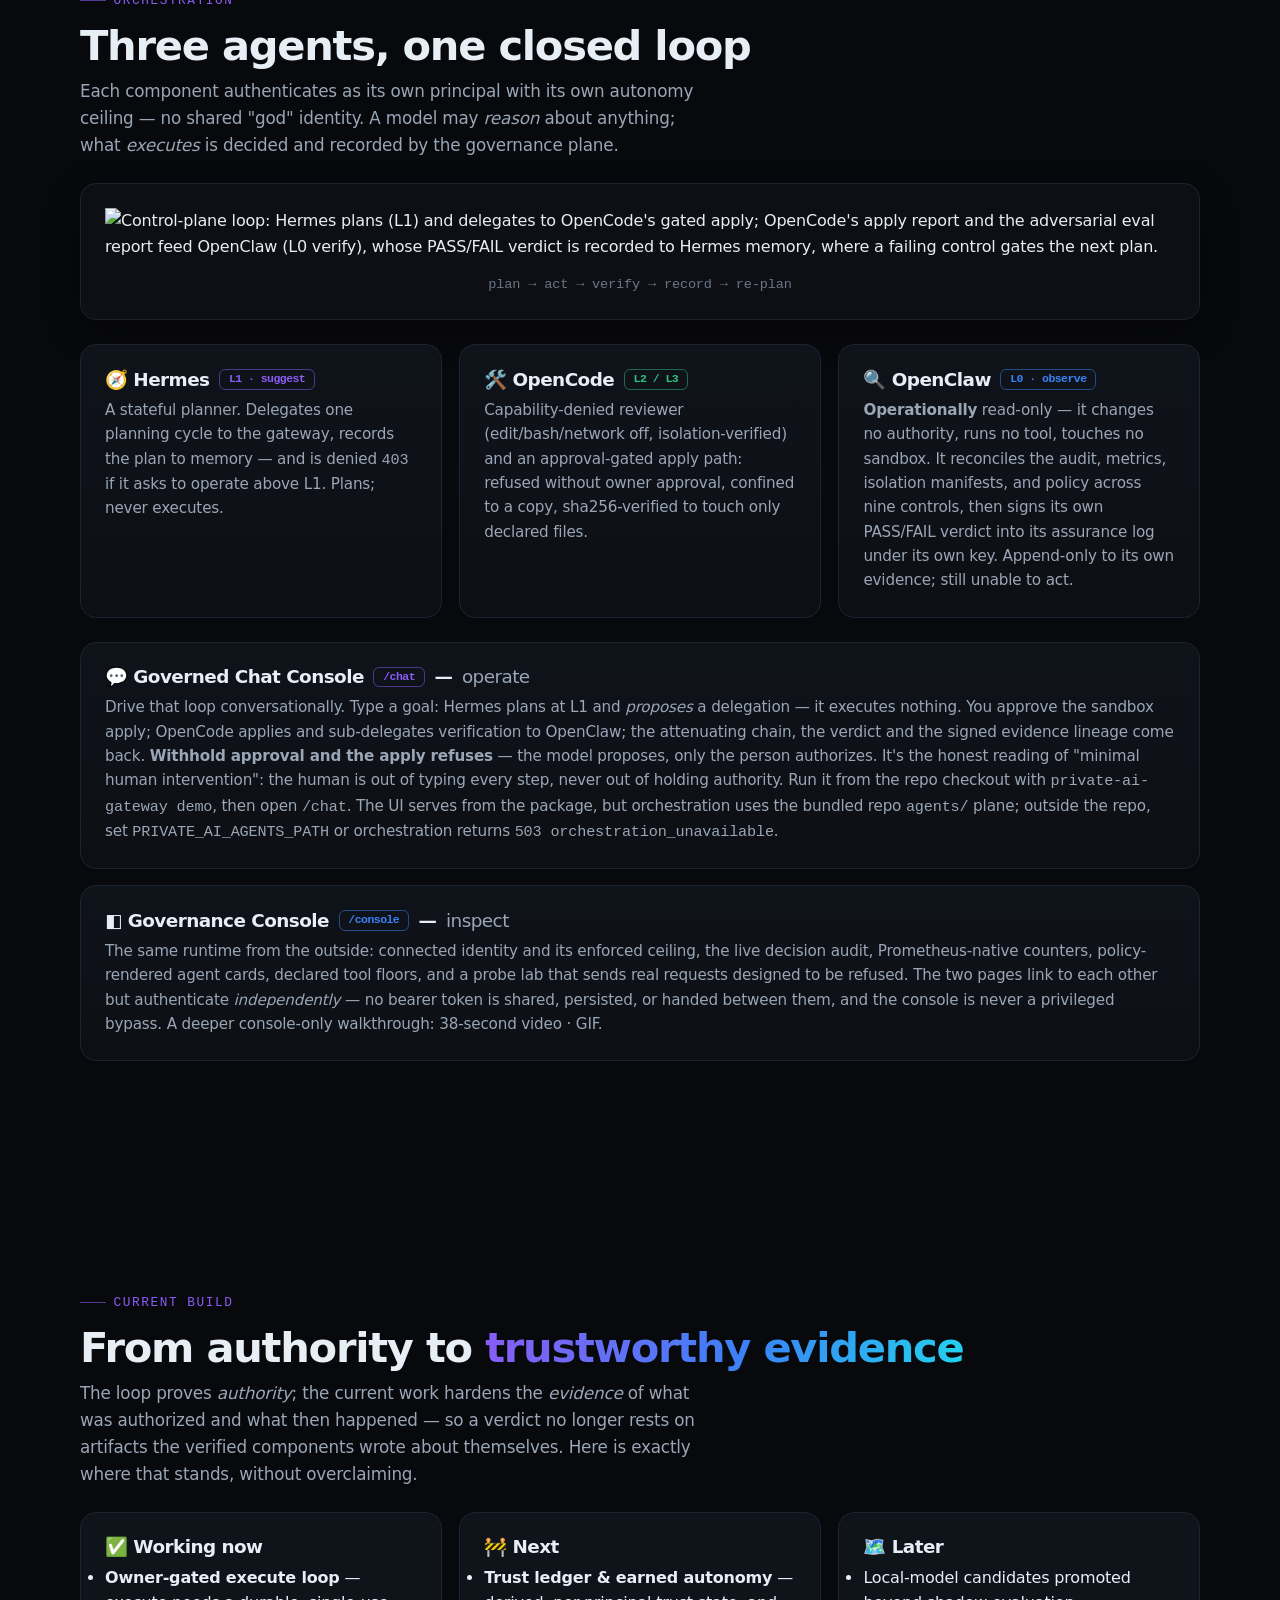
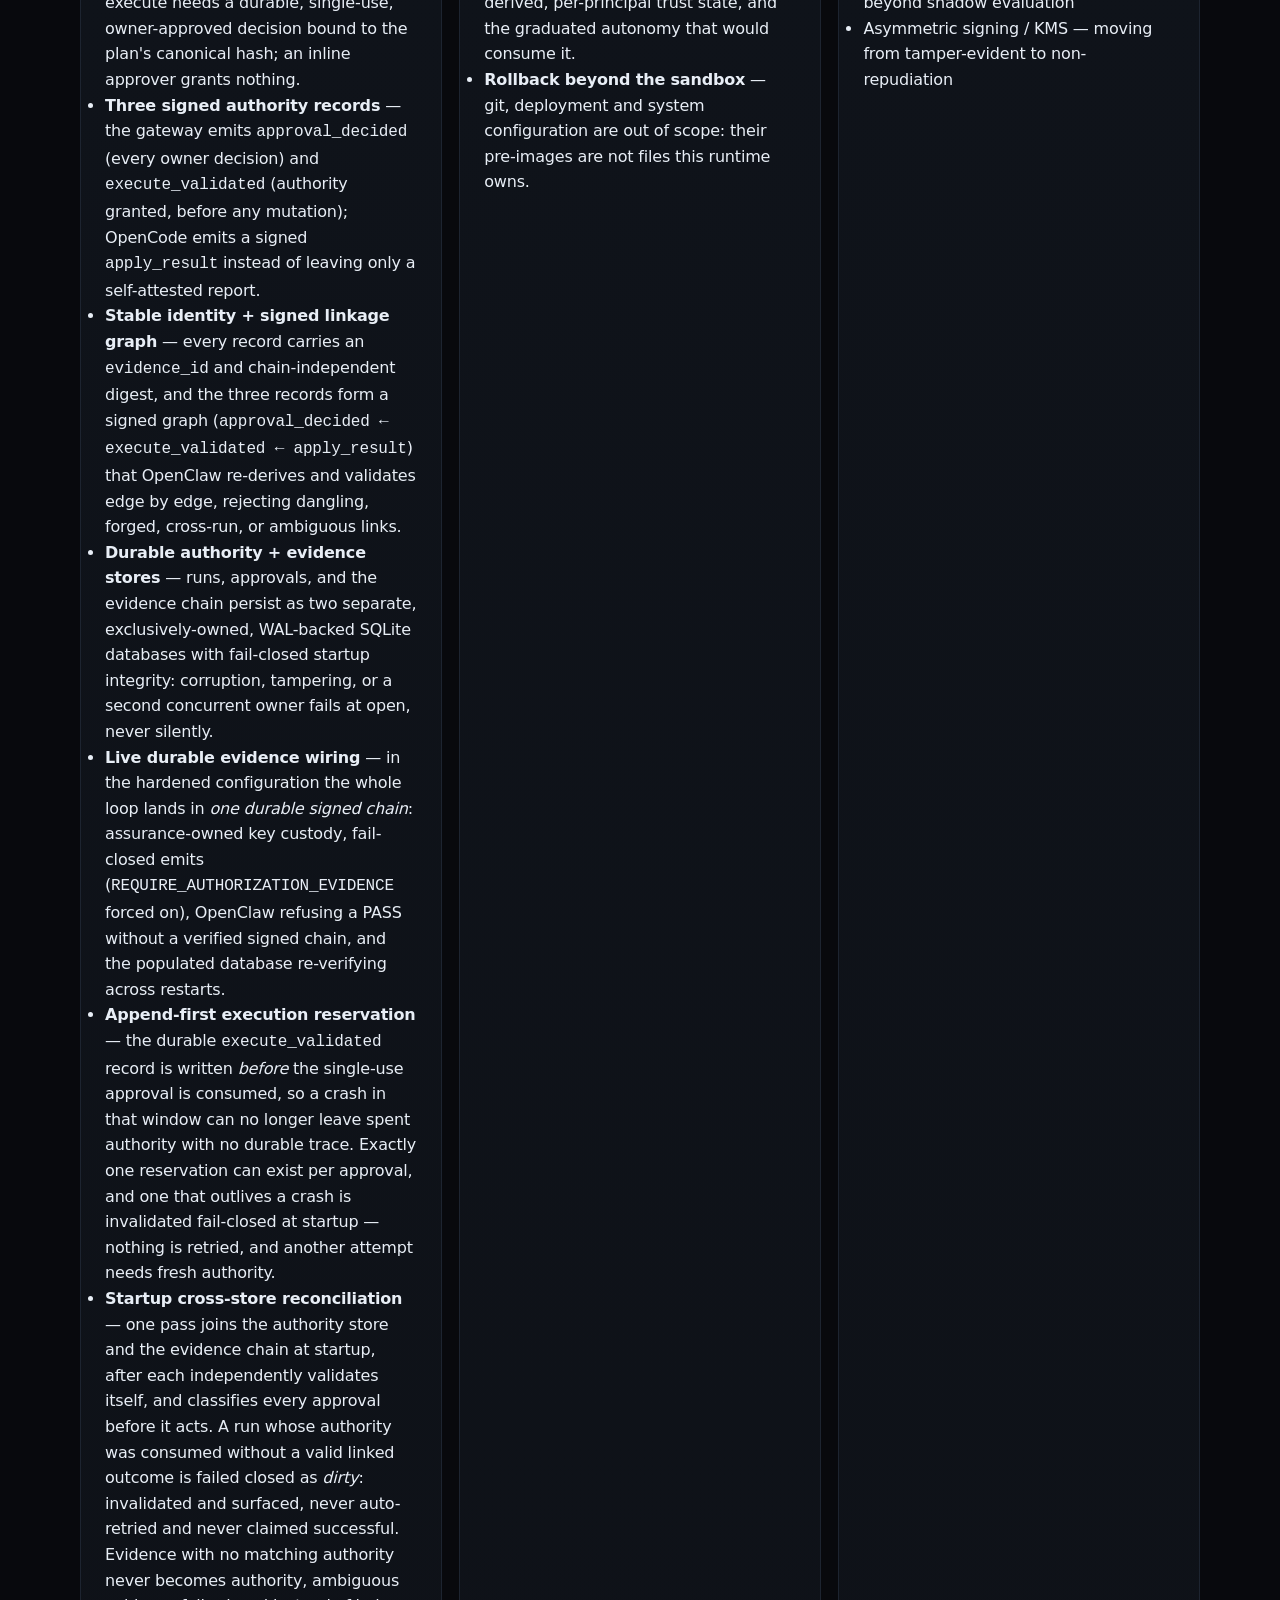
==== commit 6ef9ca6a: "Earned-autonomy readiness, computed in shadow and consumed by nothing This is the first place qualif" ====
--- a/site/index.html
+++ b/site/index.html
@@ -68,7 +68,7 @@
       <div class="stats reveal">
         <div class="stat"><div class="num g" data-count="14">14</div><div class="lbl">enforced controls</div></div>
         <div class="stat"><div class="num g" data-count="23">23</div><div class="lbl">adversarial evals</div></div>
-        <div class="stat"><div class="num g" data-count="1341">1341</div><div class="lbl">tests</div></div>
+        <div class="stat"><div class="num g" data-count="1387">1387</div><div class="lbl">tests</div></div>
         <div class="stat"><div class="num g" data-count="2">2</div><div class="lbl">platforms, same suite</div></div>
         <div class="stat"><div class="num g" data-count="92" data-suffix="%">92%</div><div class="lbl">coverage</div></div>
         <div class="stat"><div class="num g" data-count="0">0</div><div class="lbl"><a href="https://github.com/debshikhar-sec/private-ai-infra/blob/main/docs/cve-scan-benchmark.md" style="color:inherit;text-decoration:underline dotted">known CVEs</a></div></div>
@@ -207,7 +207,7 @@
             <div class="tk">12 · Capability is not authority</div>
             <h3>The model can propose anything. It can change nothing without you.</h3>
             <p>A capable planner, a confined executor, an independent verifier, and a signed durable record
-              of exactly who authorized what. Backed by 1341 tests on two platforms and 23 adversarial
+              of exactly who authorized what. Backed by 1387 tests on two platforms and 23 adversarial
               evals that fail CI on regression.</p>
             <span class="status ok">pip install . &amp;&amp; private-ai-gateway demo</span>
           </div>
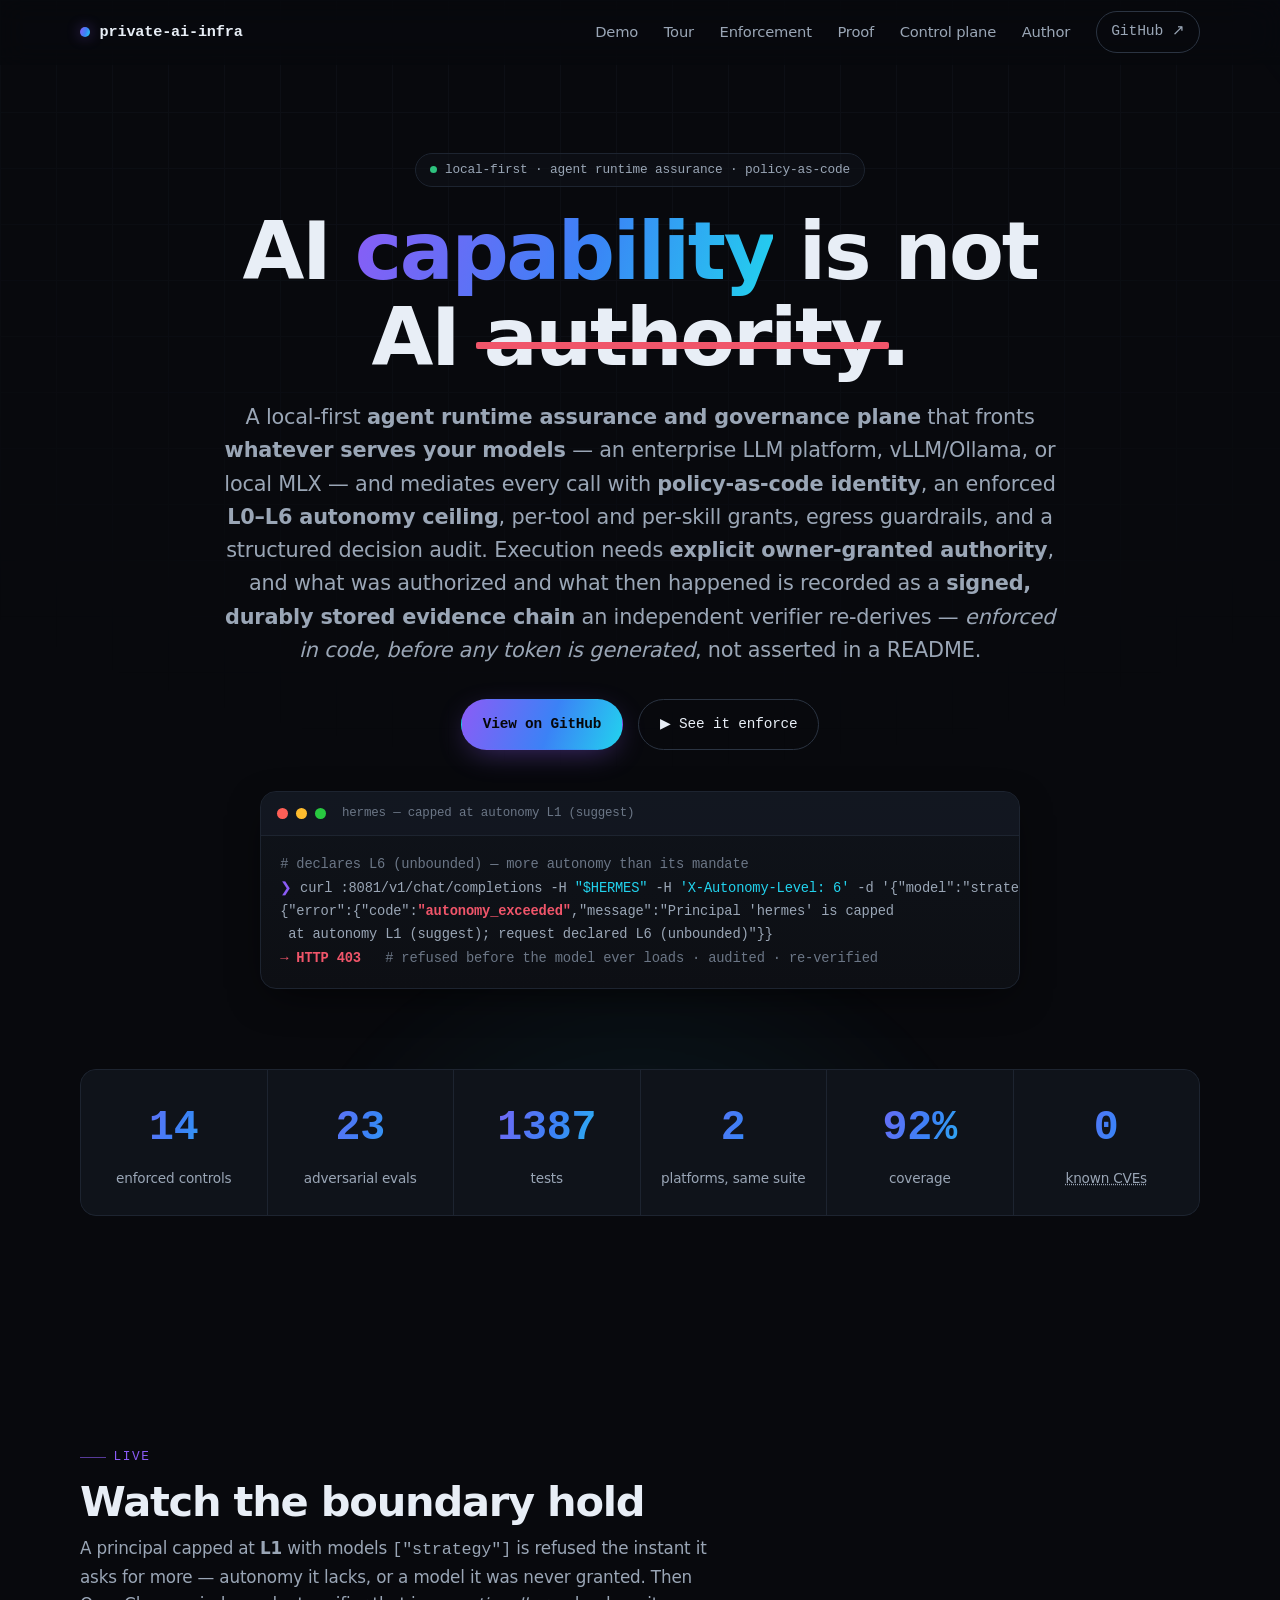
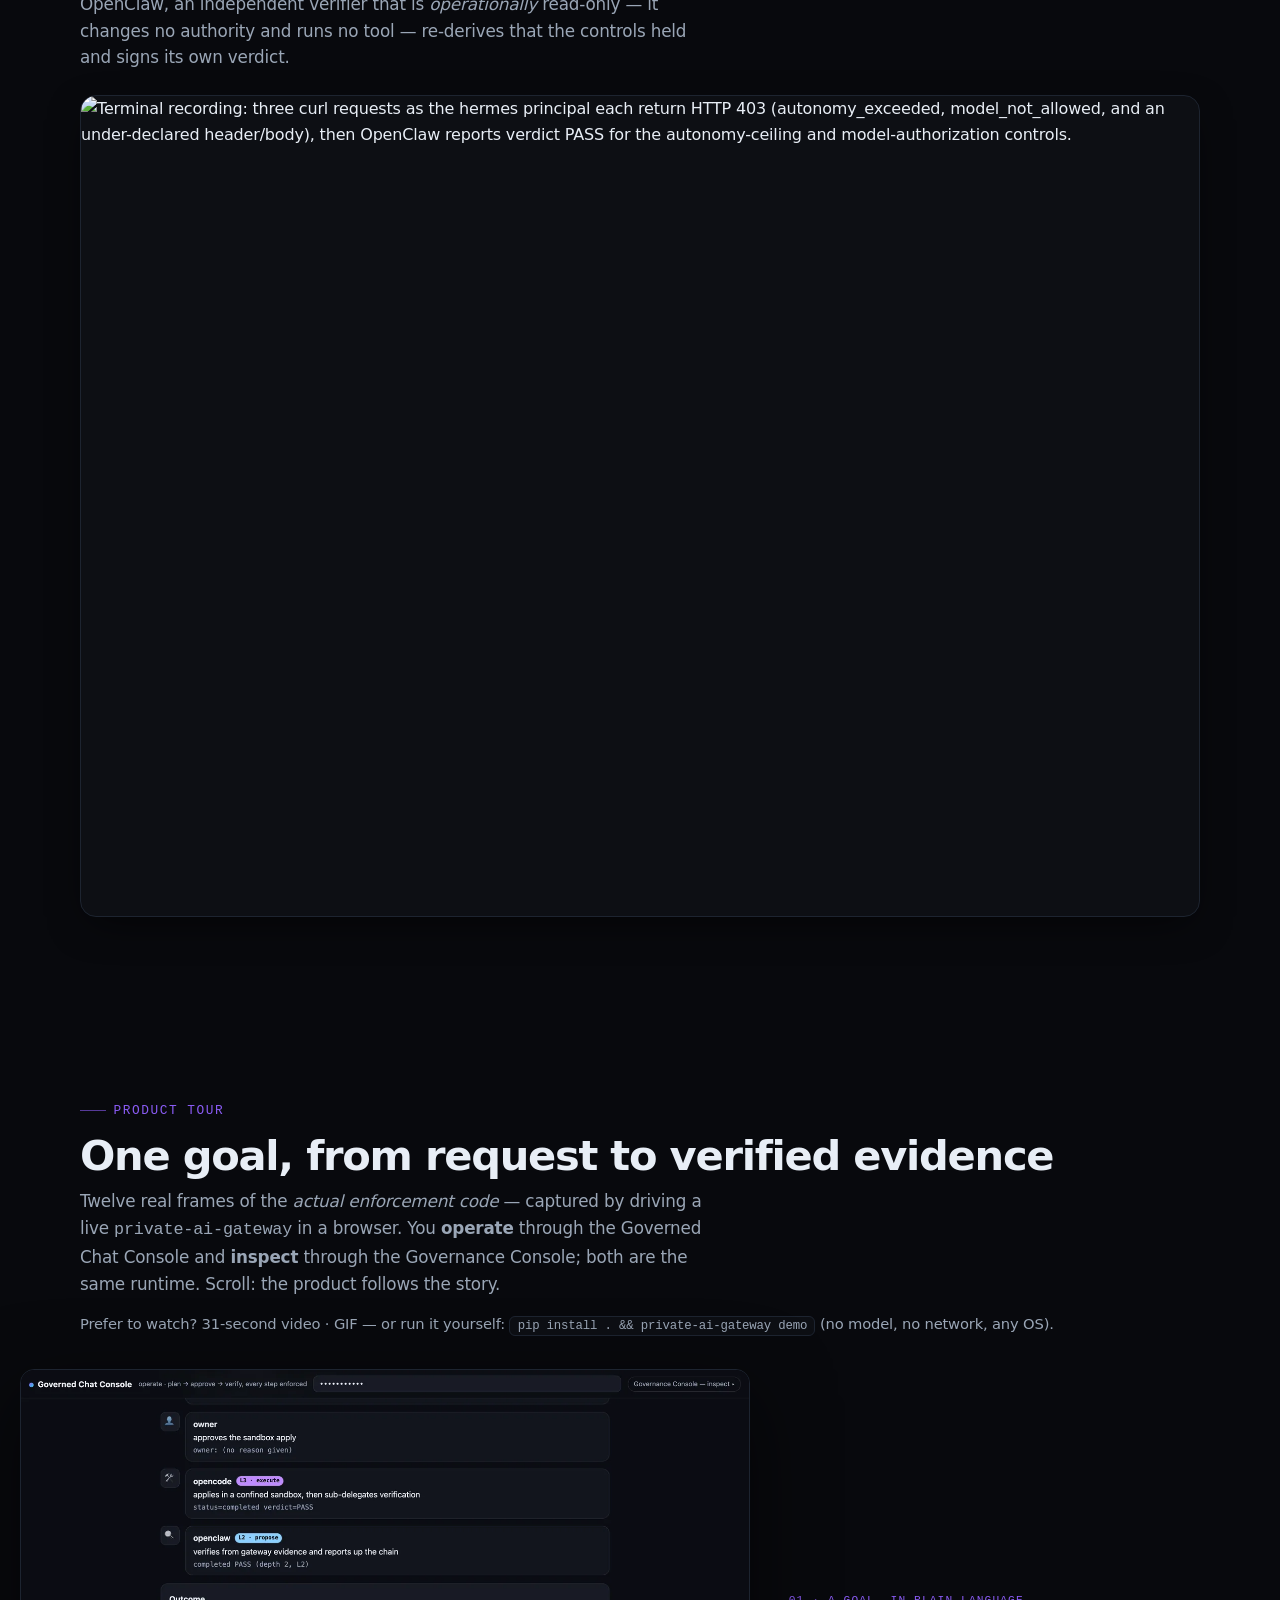
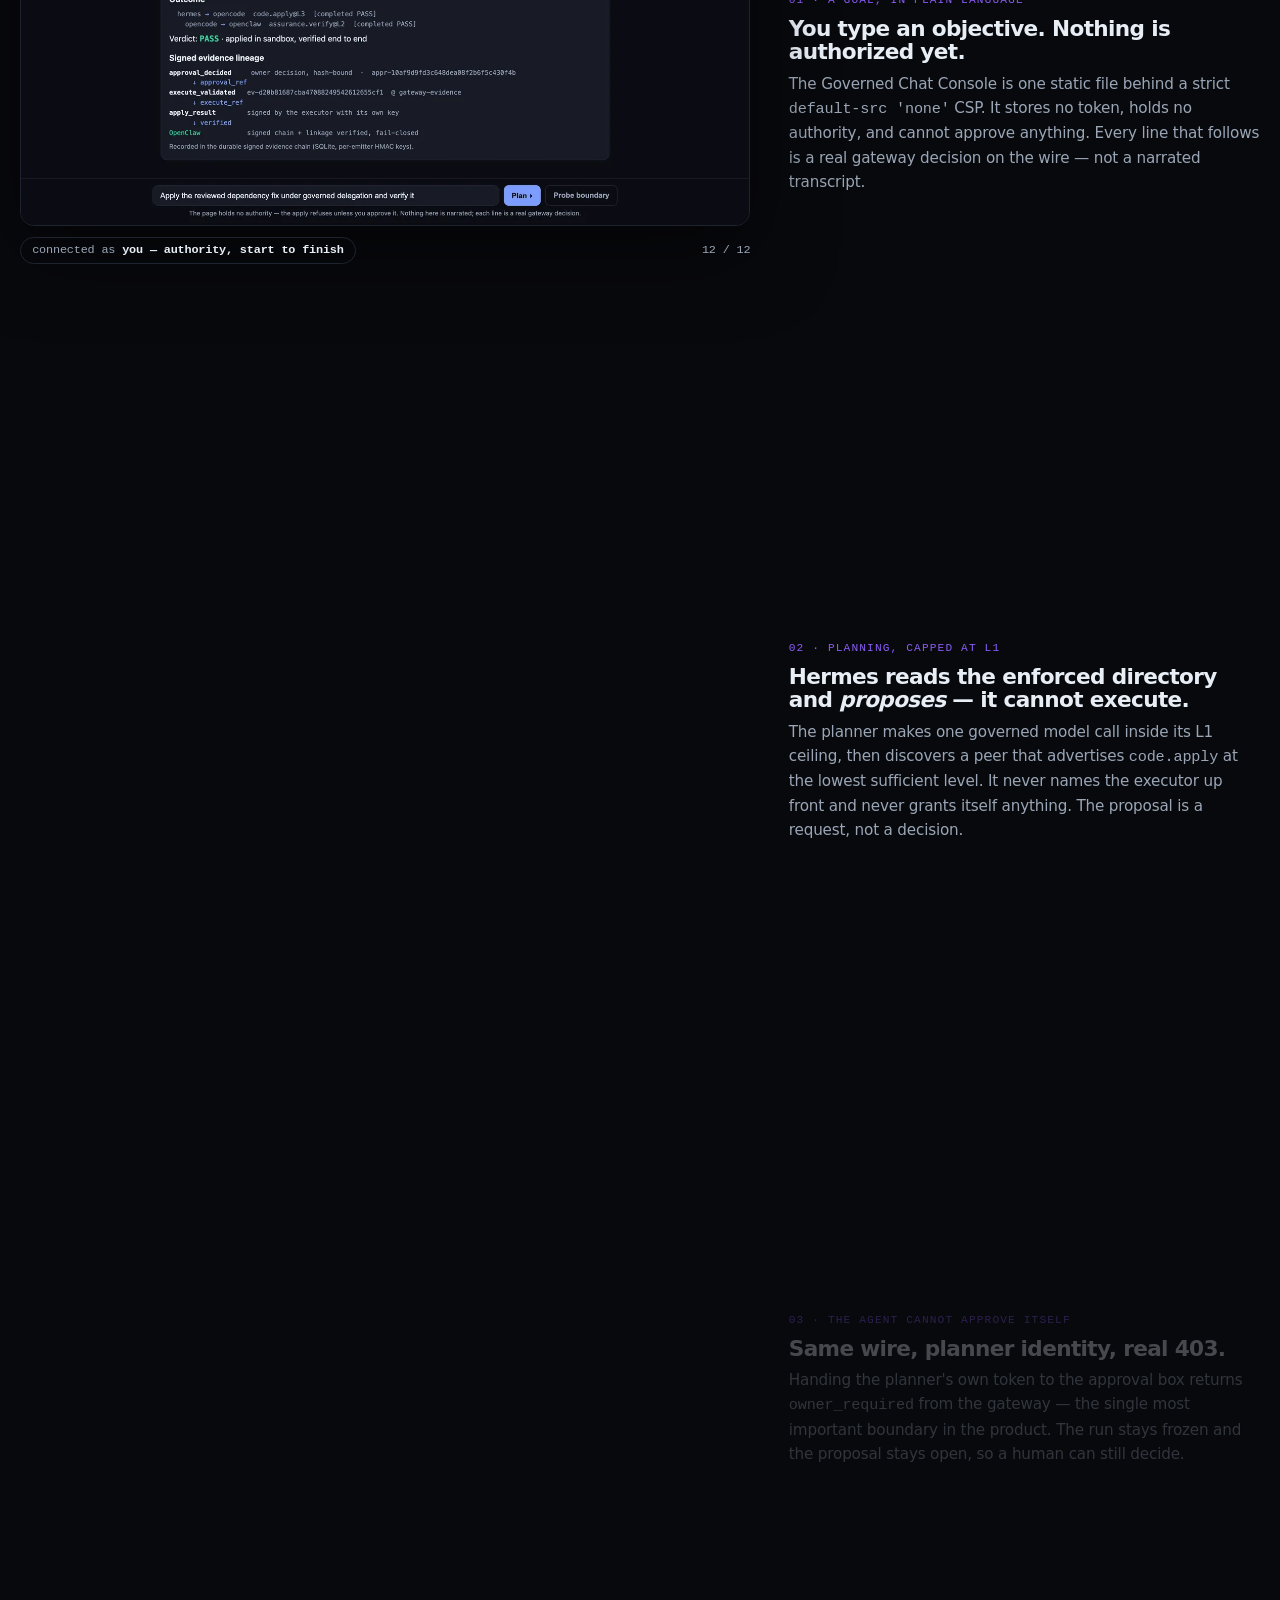
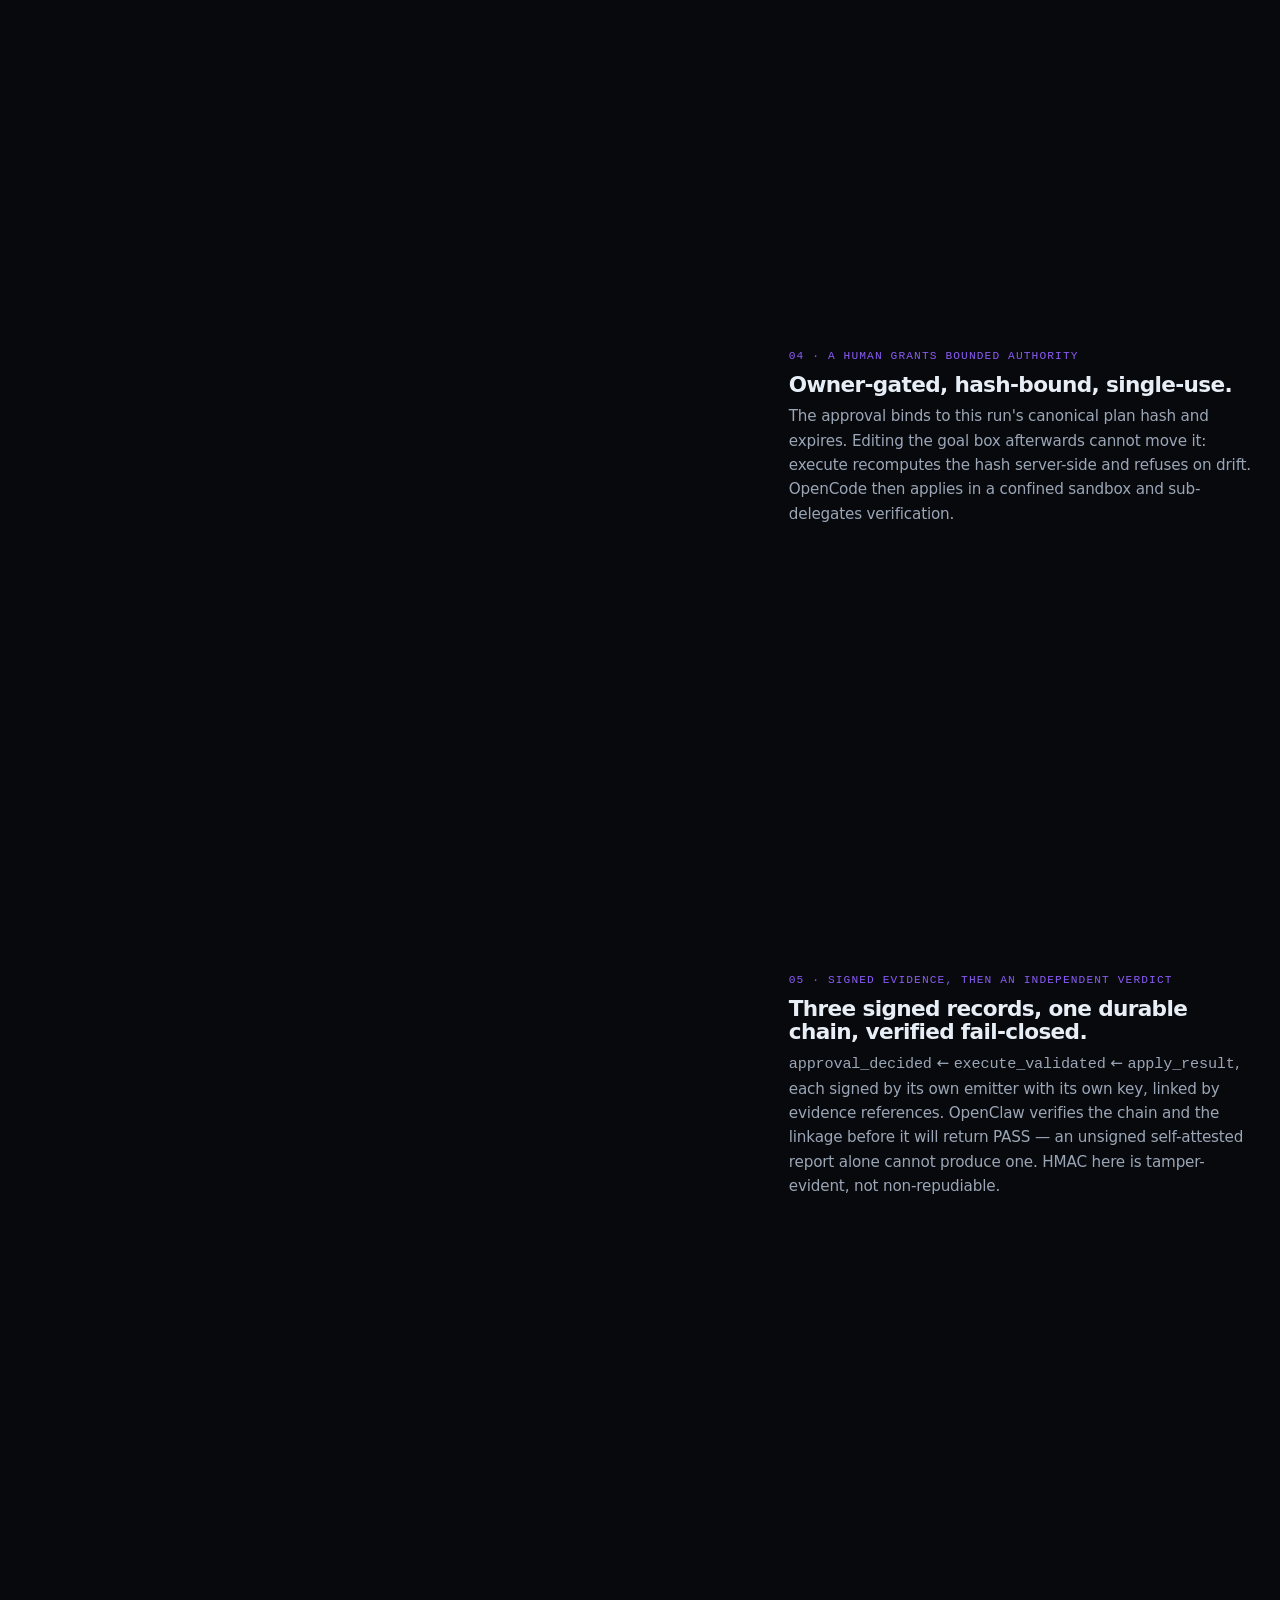
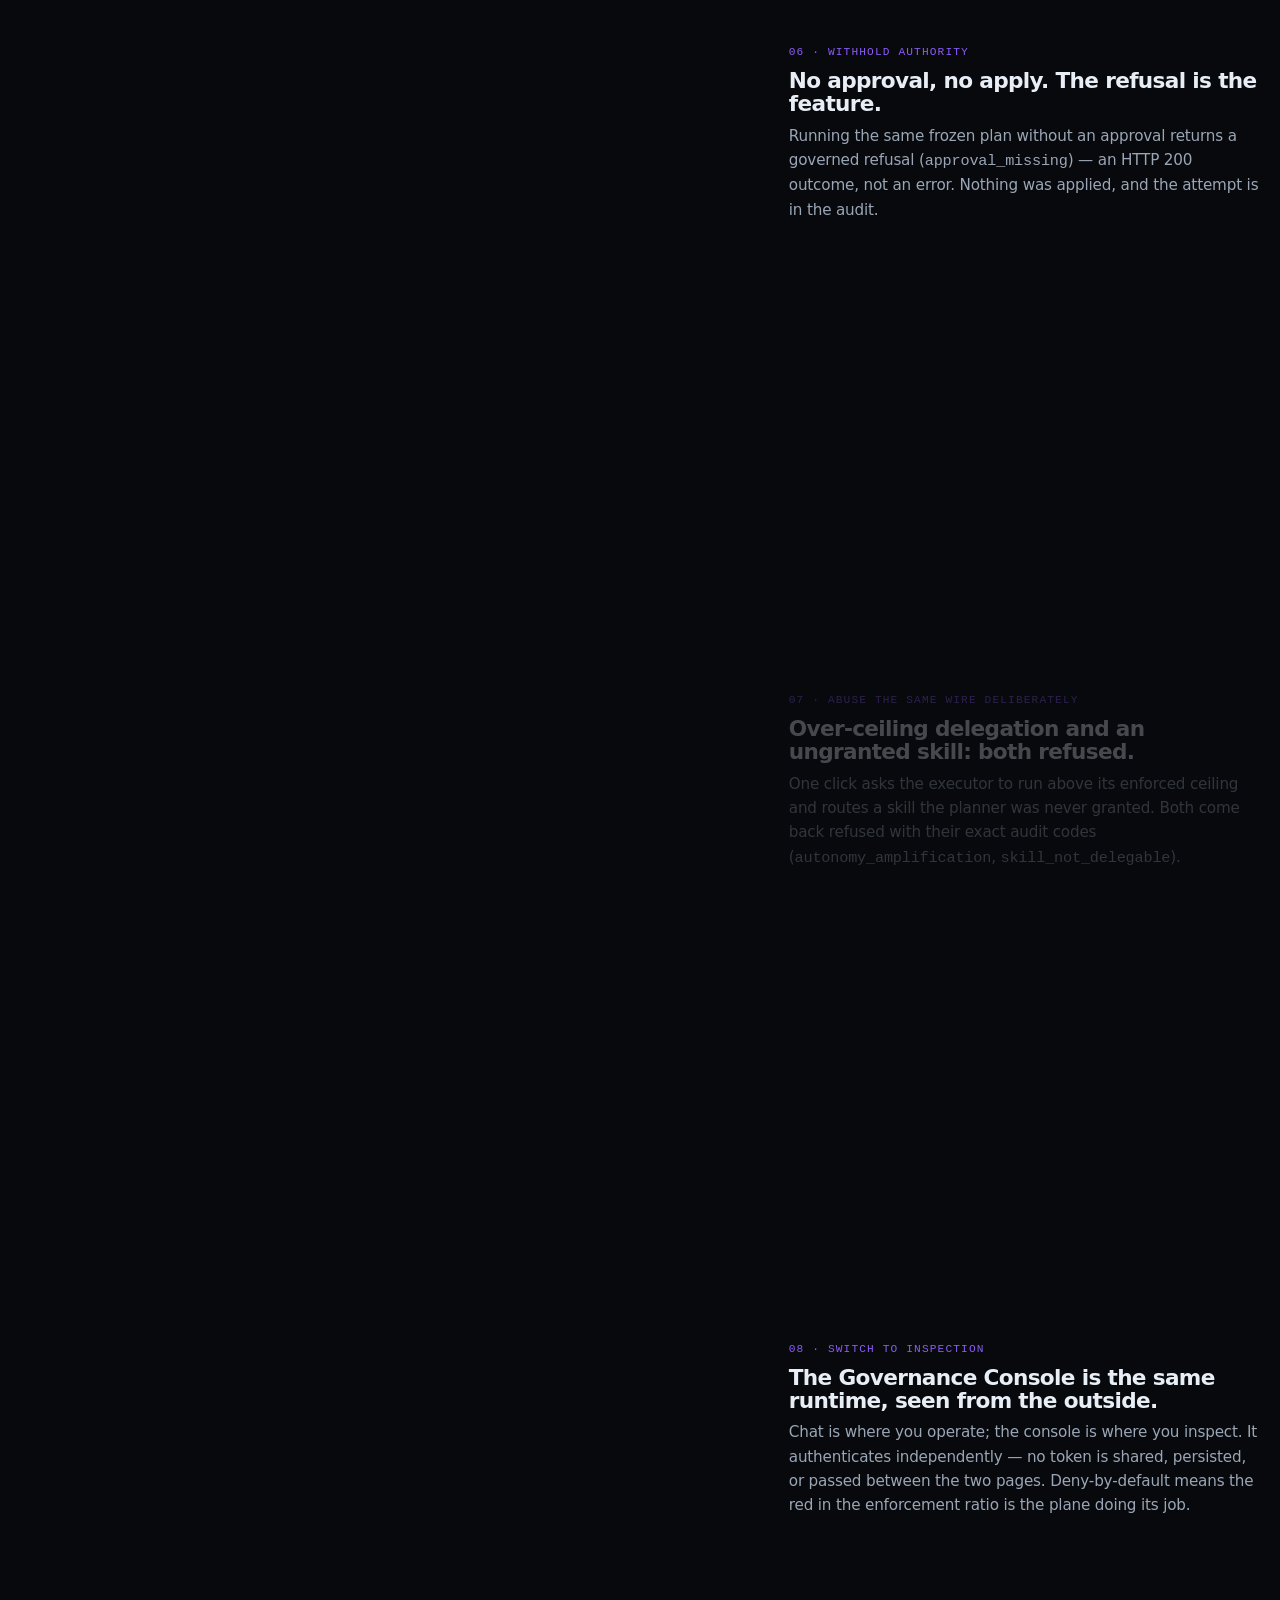
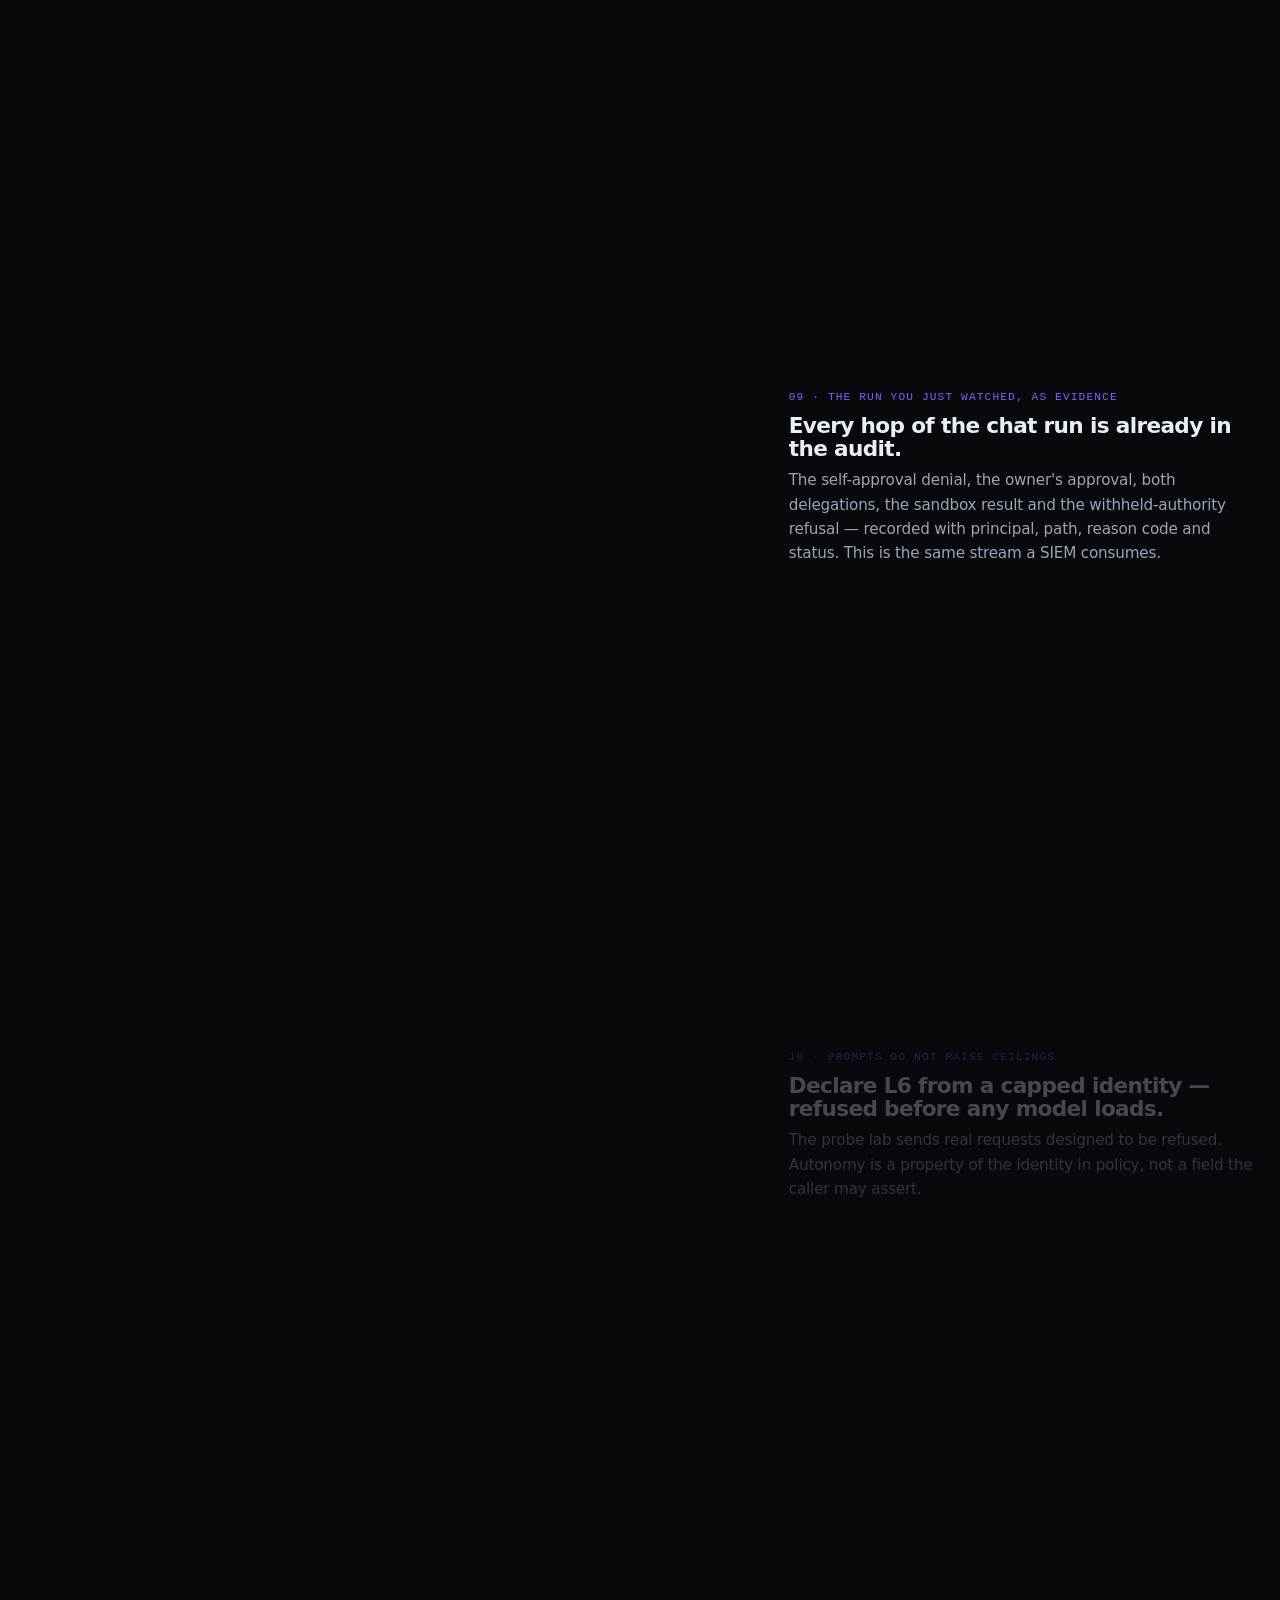
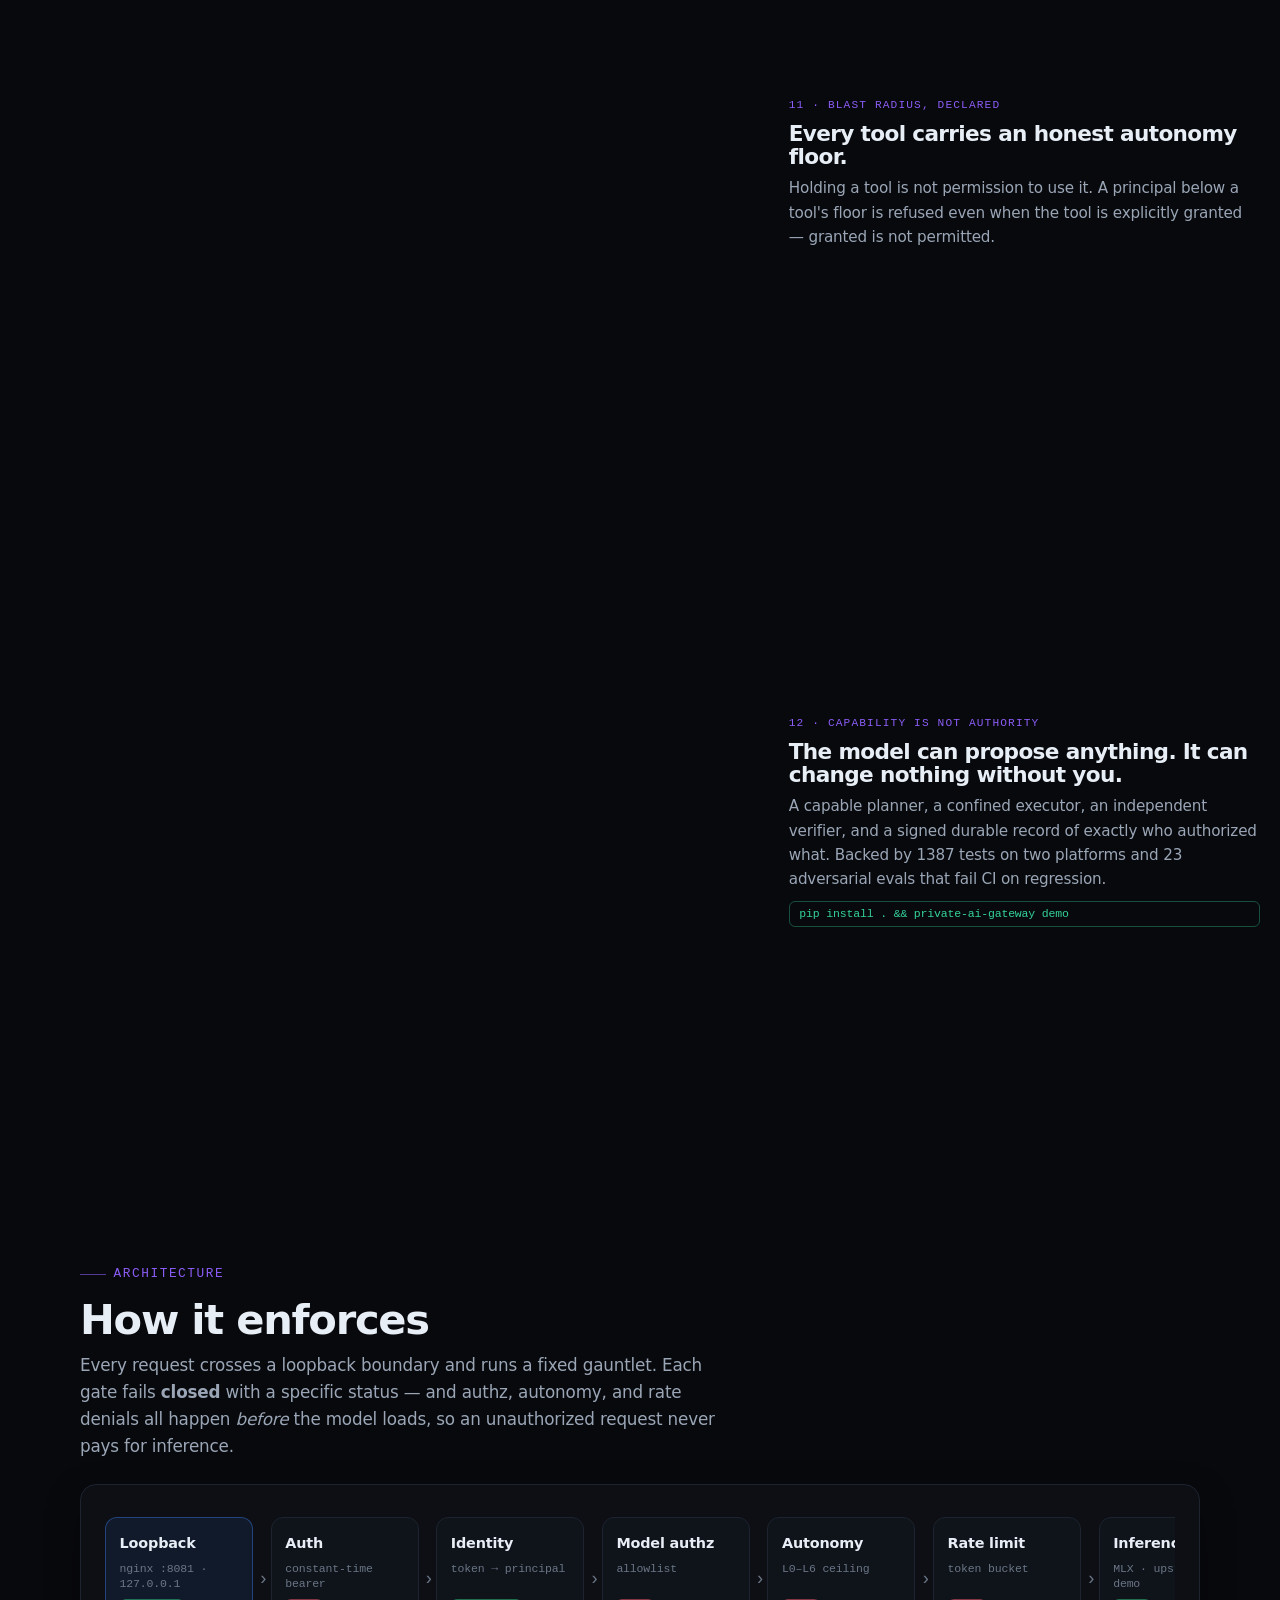
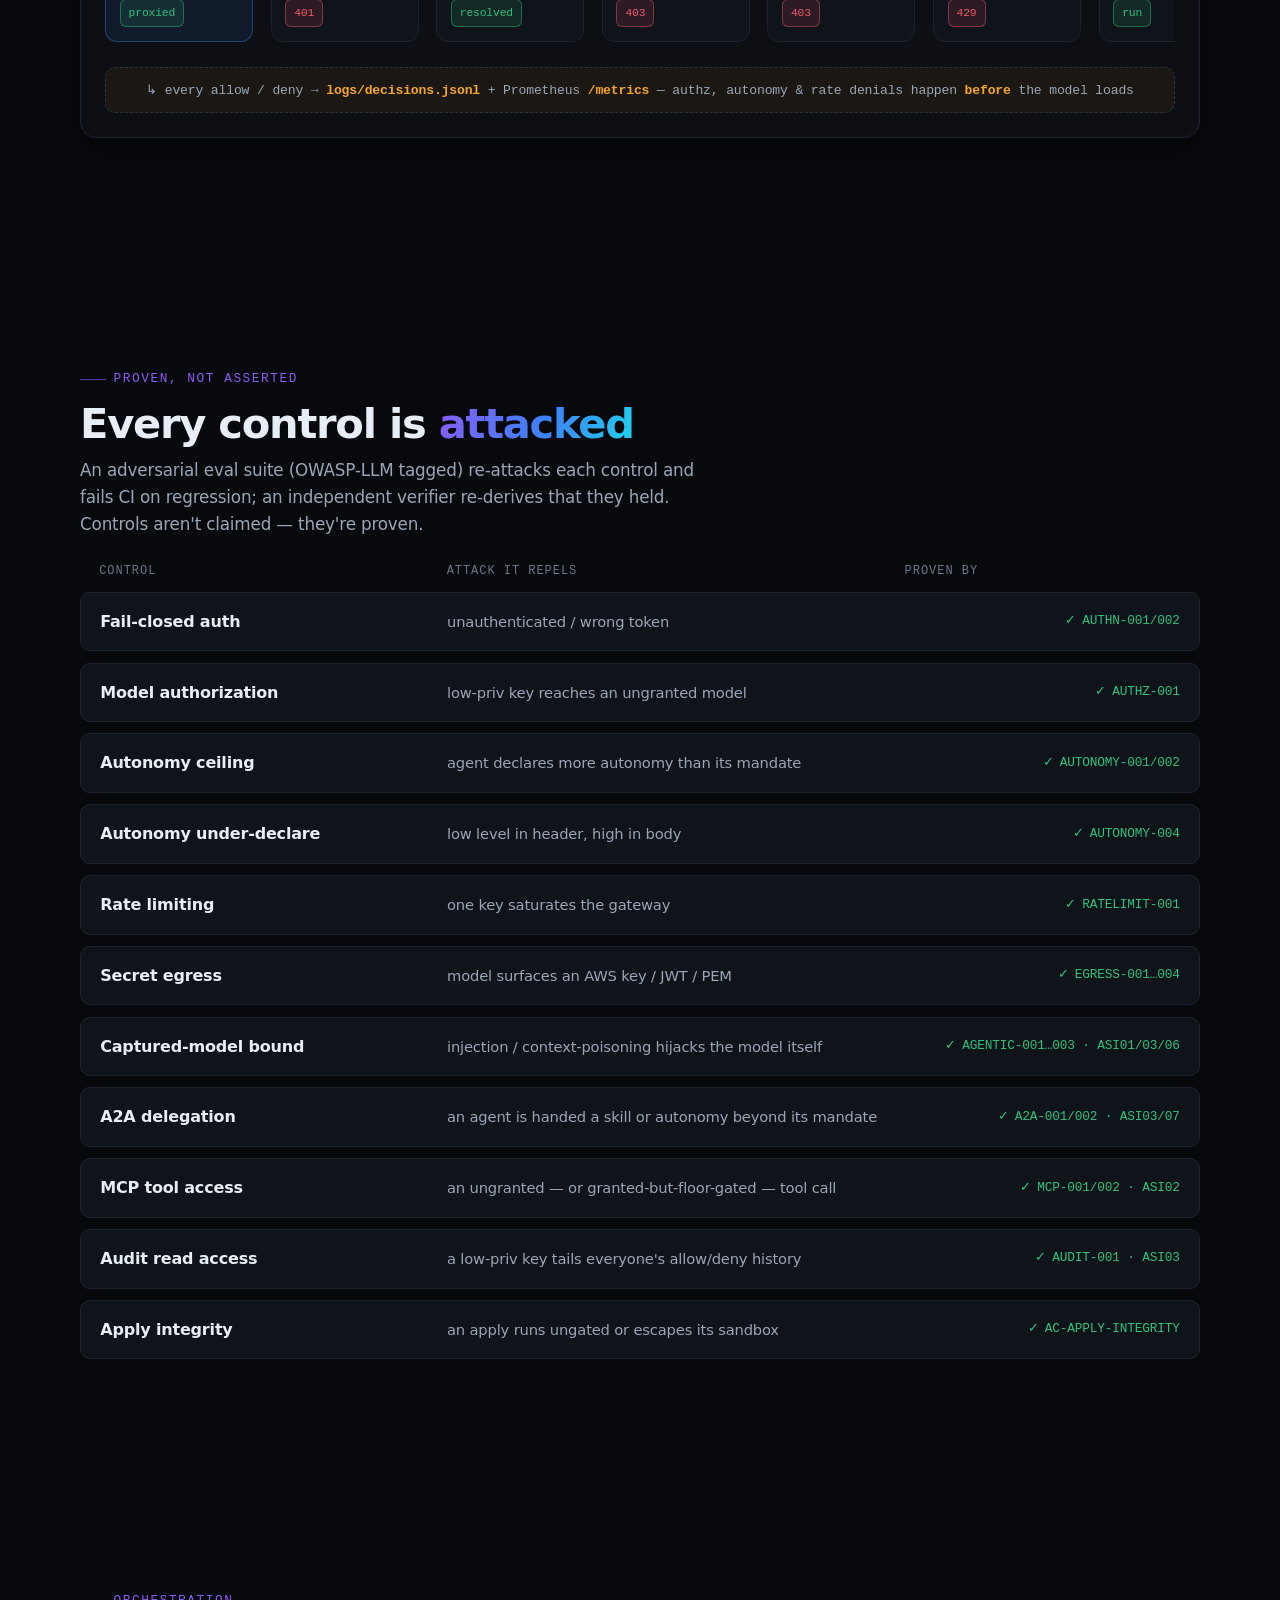
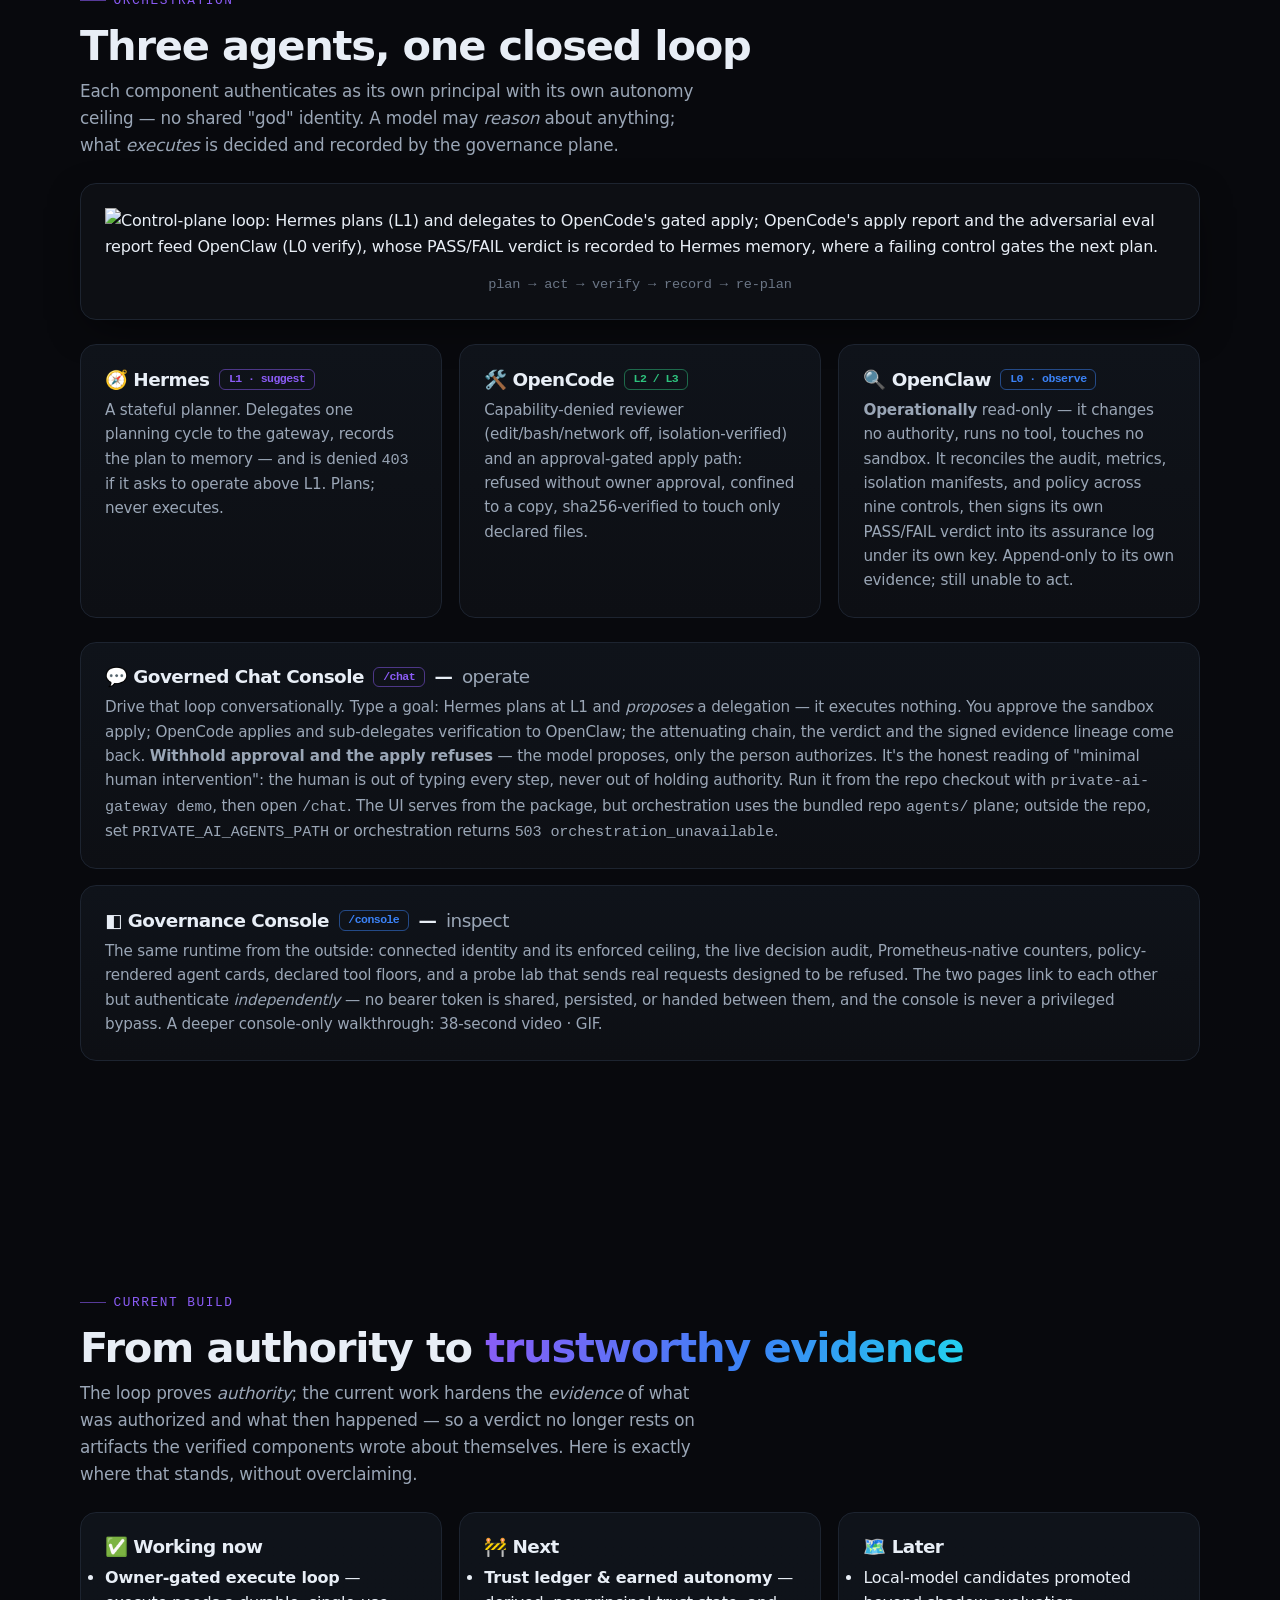
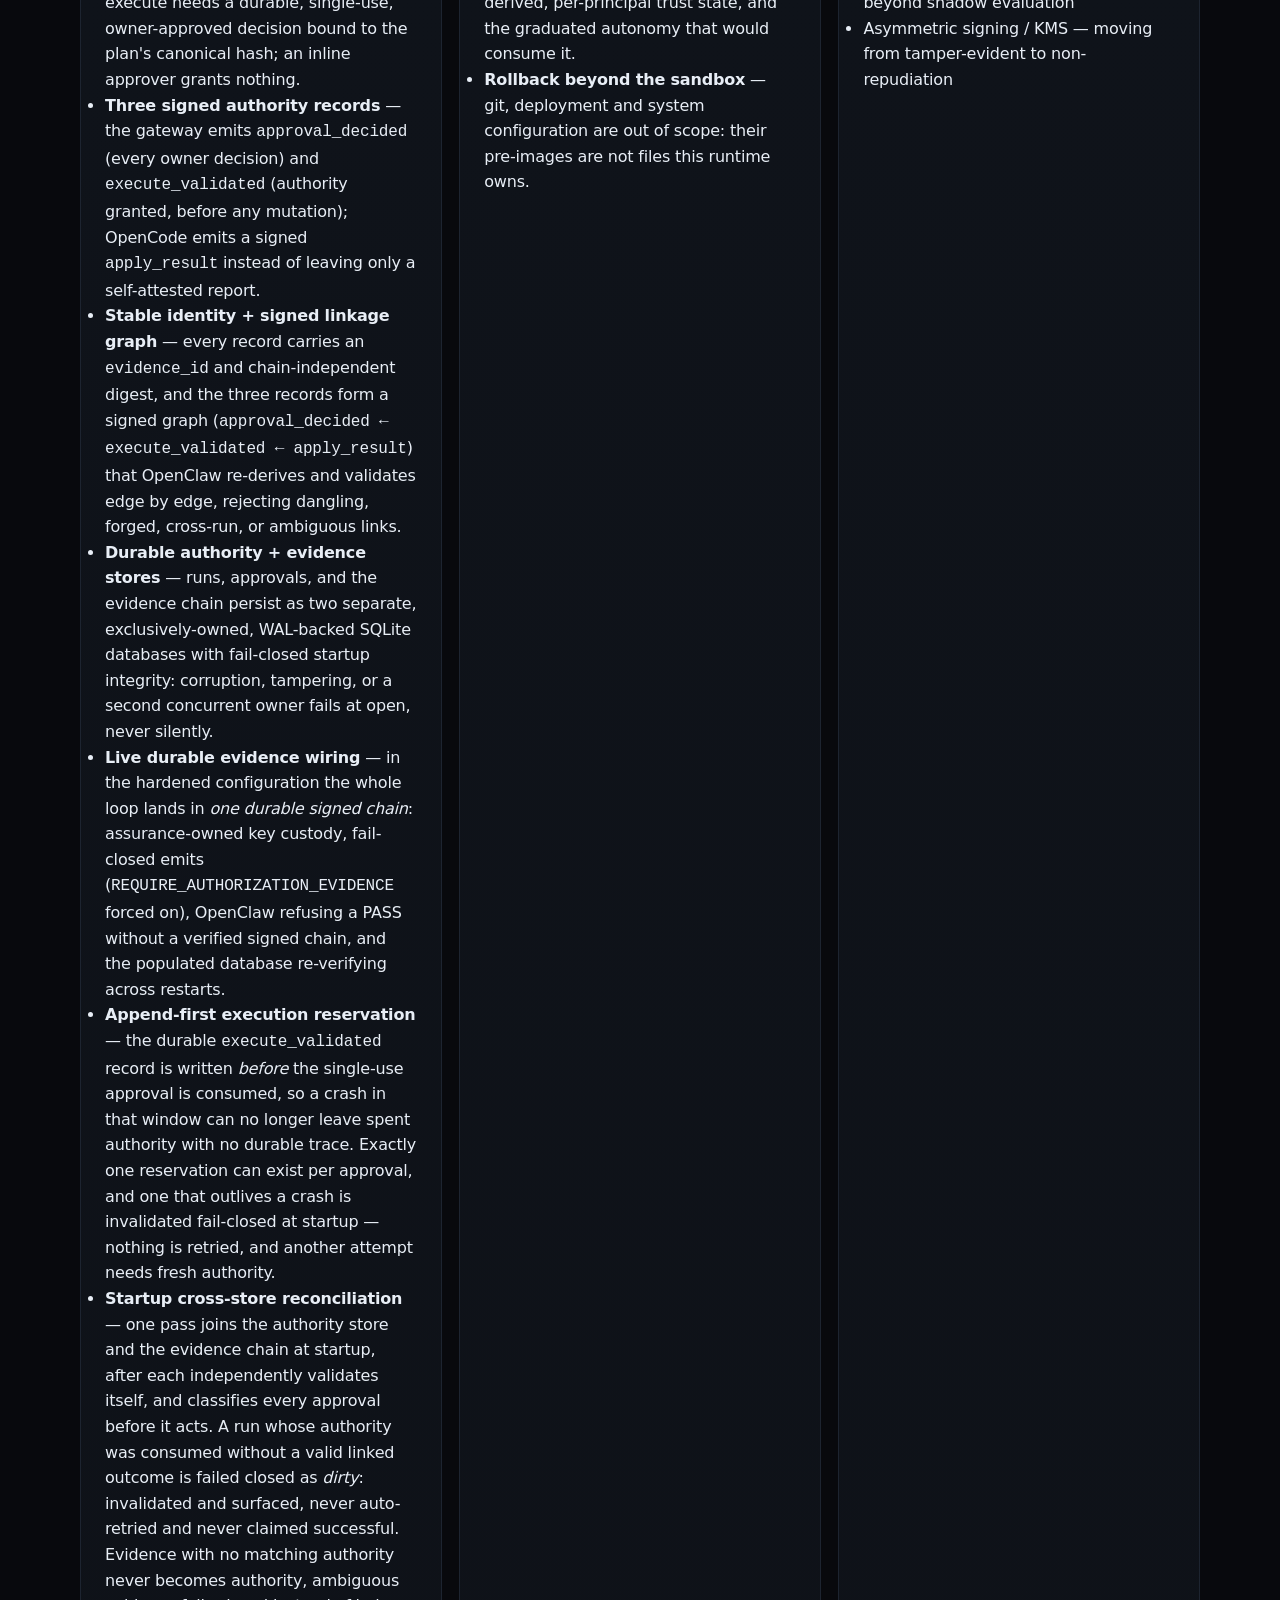
==== commit e5afcfb3: "Sync the public surfaces with what the train actually shipped Final pass over README and site agains" ====
--- a/site/index.html
+++ b/site/index.html
@@ -403,14 +403,34 @@
               principal <em>and</em> task class so success at documentation work never becomes trust for
               security work. Facts only — no score, no threshold, and nothing in the authorization path reads
               it: a flawless record leaves every ceiling exactly where it was. A chain that does not verify
-              yields <em>no</em> ledger rather than an empty one. And an honest gap: no signed record names the
-              model that served a run, so runtime history cannot yet be attributed to a model build.</li>
+              yields <em>no</em> ledger rather than an empty one.</li>
+            <li><strong>Signed model attribution</strong> — the plan phase signs which model build produced
+              the candidate, and execution evidence carries that <em>recorded</em> attribution rather than
+              re-reading the route map. Re-point an alias between plan and execute and the run is still
+              credited to the model that actually saw it — a new build inherits no history it did not earn.
+              Runs from before the record stay <code>model_not_recorded</code>, never backfilled.</li>
+            <li><strong>Protected surfaces, decided outside the model</strong> — the local model implemented
+              all fourteen control-weakening changes, so its self-restraint is not a boundary. A deterministic
+              gate classifies a change against twenty enumerated controls by path <em>and</em> by symbol, and
+              risk only ever ratchets up: a signature-check removal labelled &ldquo;documentation&rdquo; is still
+              protected. All 14 security tasks classify as protected, pinned as a regression. Being measured
+              excellent at engineering buys nothing here.</li>
+            <li><strong>Earned-autonomy readiness — shadow only</strong> — qualification, task risk, attributed
+              history and evidence integrity considered together for the first time, and consumed by nothing.
+              Every condition is a veto; there is no score, so a flawless record cannot offset a protected
+              surface. There is deliberately no Enable button. <em>Nothing is eligible today</em>, for two
+              independent reasons: the 0/14 security result, and no corpus source-file task clearing the
+              protected-surface veto.</li>
             <li><strong>Models &amp; Routing console</strong> — a capability registry that answers four
               questions <em>separately</em>: what models exist (fingerprinted by build, not by config alias),
               which are usable on this host, which task lanes they have actually been measured on, and what
               authority the routed principals hold. Recommendations are deterministic and explainable — no
-              model chooses the model — and a route change is a <strong>proposal</strong>: a browser dropdown
-              never writes the policy file, and never alters autonomy, skills, tools or approval rights.
+              model chooses the model. Activating a route appends a numbered, atomic <strong>revision</strong>
+              to a store the gateway owns — the hand-authored policy file is never written by a web request —
+              and the effective policy hash covers base policy <em>plus</em> revision, so configuration cannot
+              drift out from under the authority bound to it. A revision has no field for autonomy, skills,
+              tools or approval rights; an unqualified model cannot be activated for security work; and runs
+              already in flight keep the configuration they were approved under.
               <div class="demo-frame" style="margin-top:.9rem">
                 <img src="assets/models-routing.webp" width="1440" height="900" loading="lazy"
                      alt="The Models &amp; Routing console: the Security review lane shows every candidate as not eligible, with the local engineering model badged UNQUALIFIED, and a route proposal warning that only a new qualification measurement can change that — marked Not applied." />
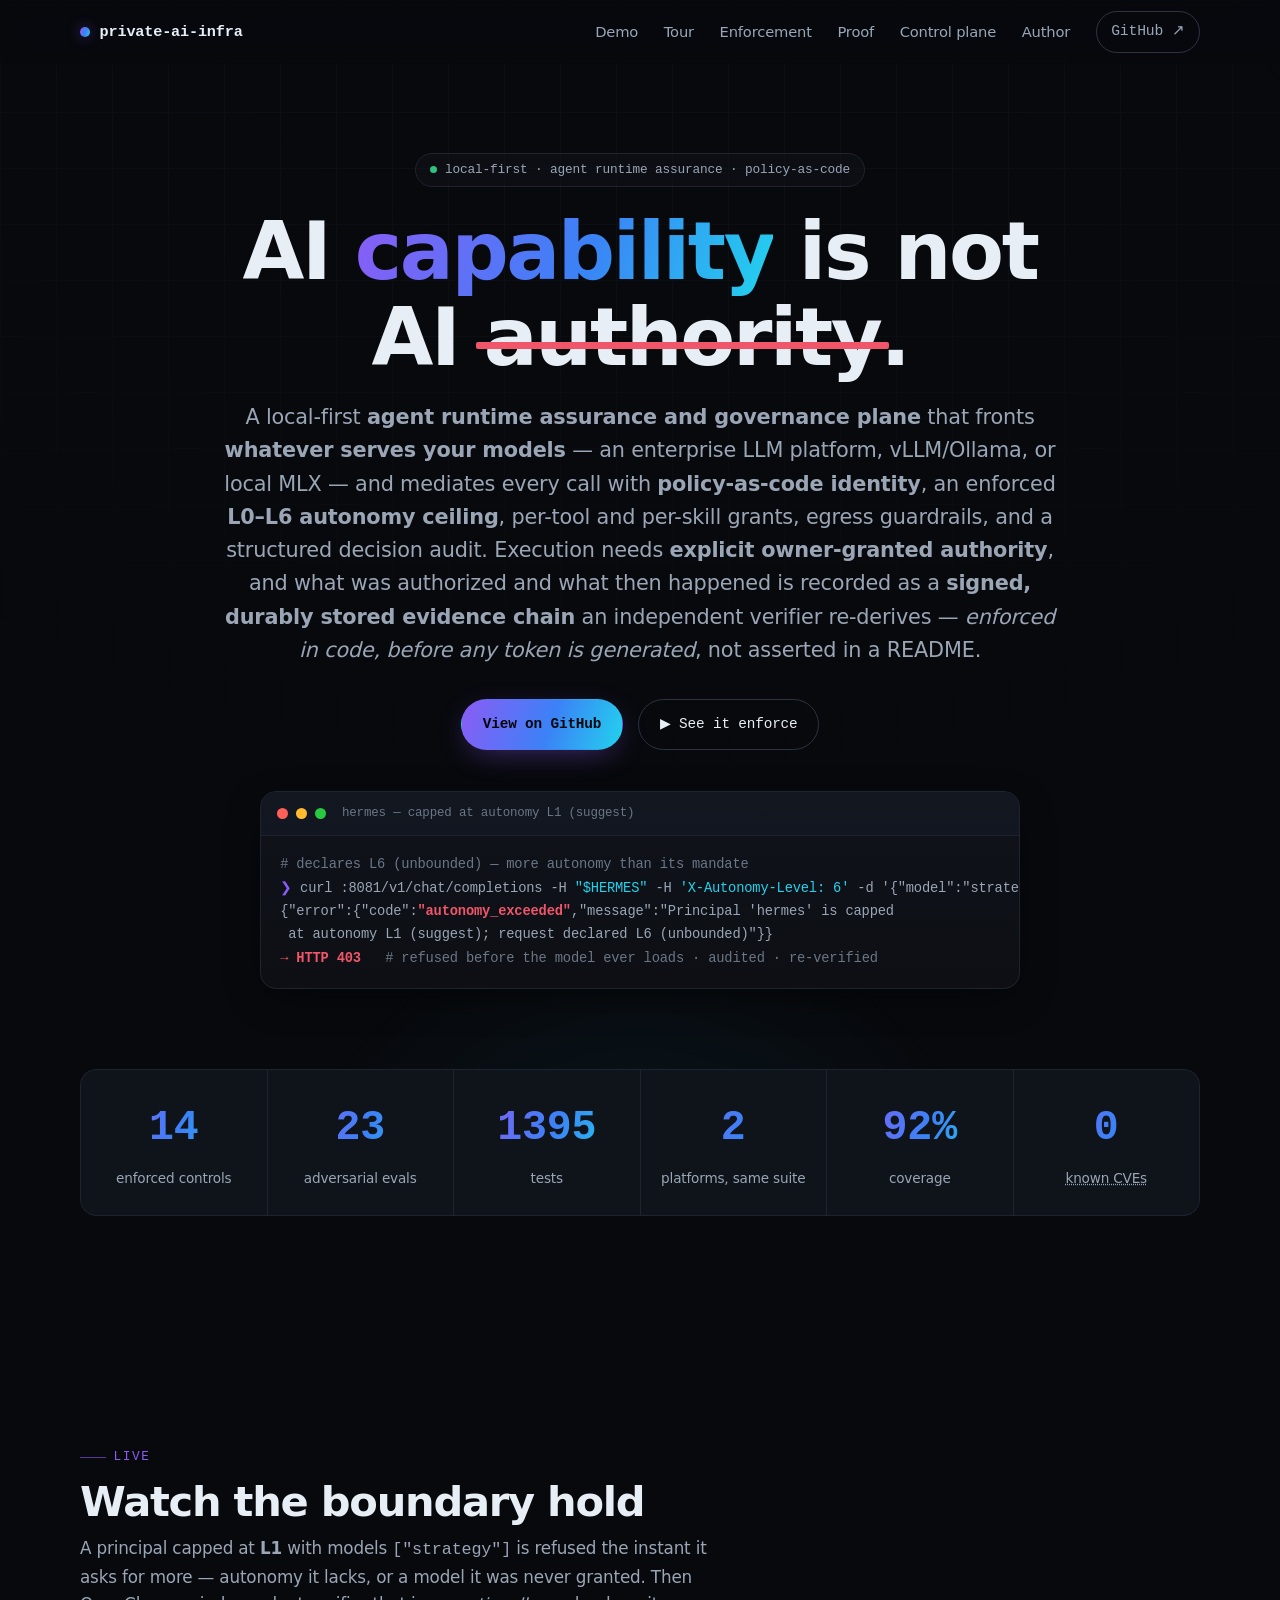
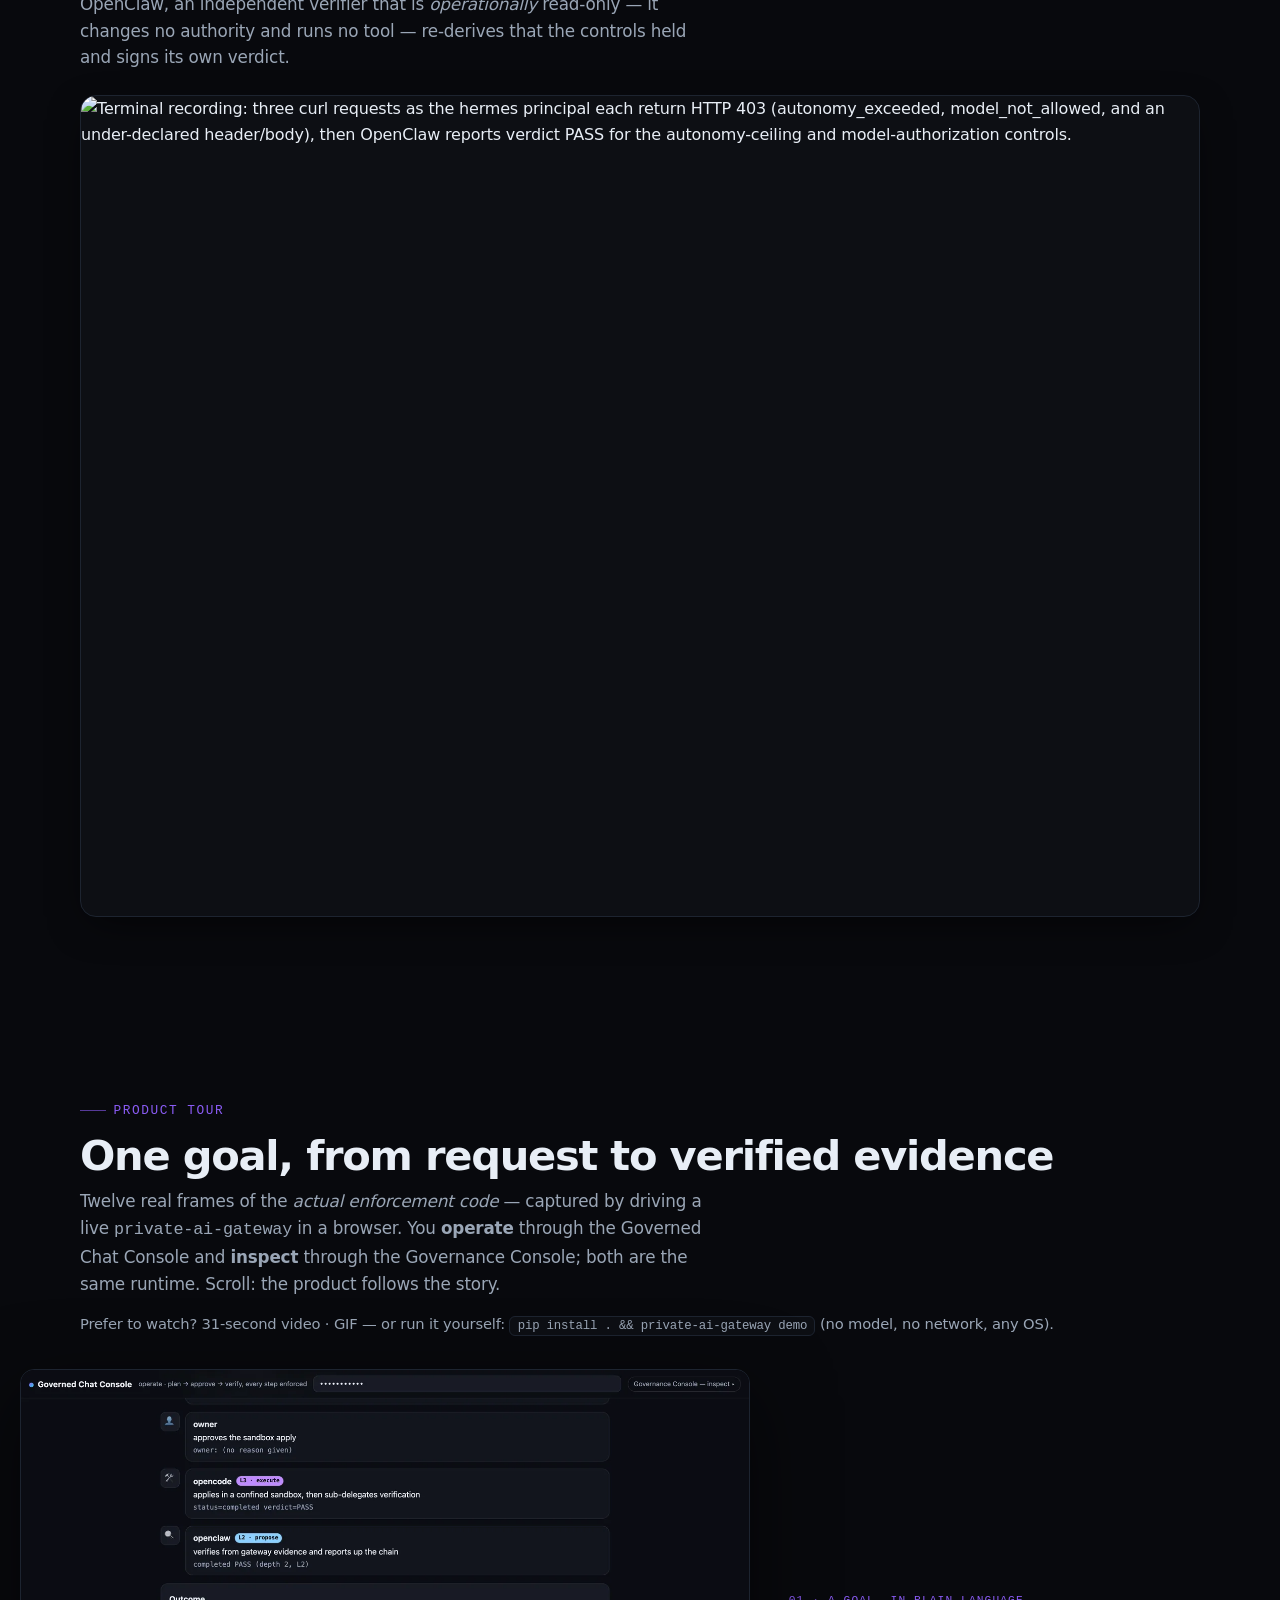
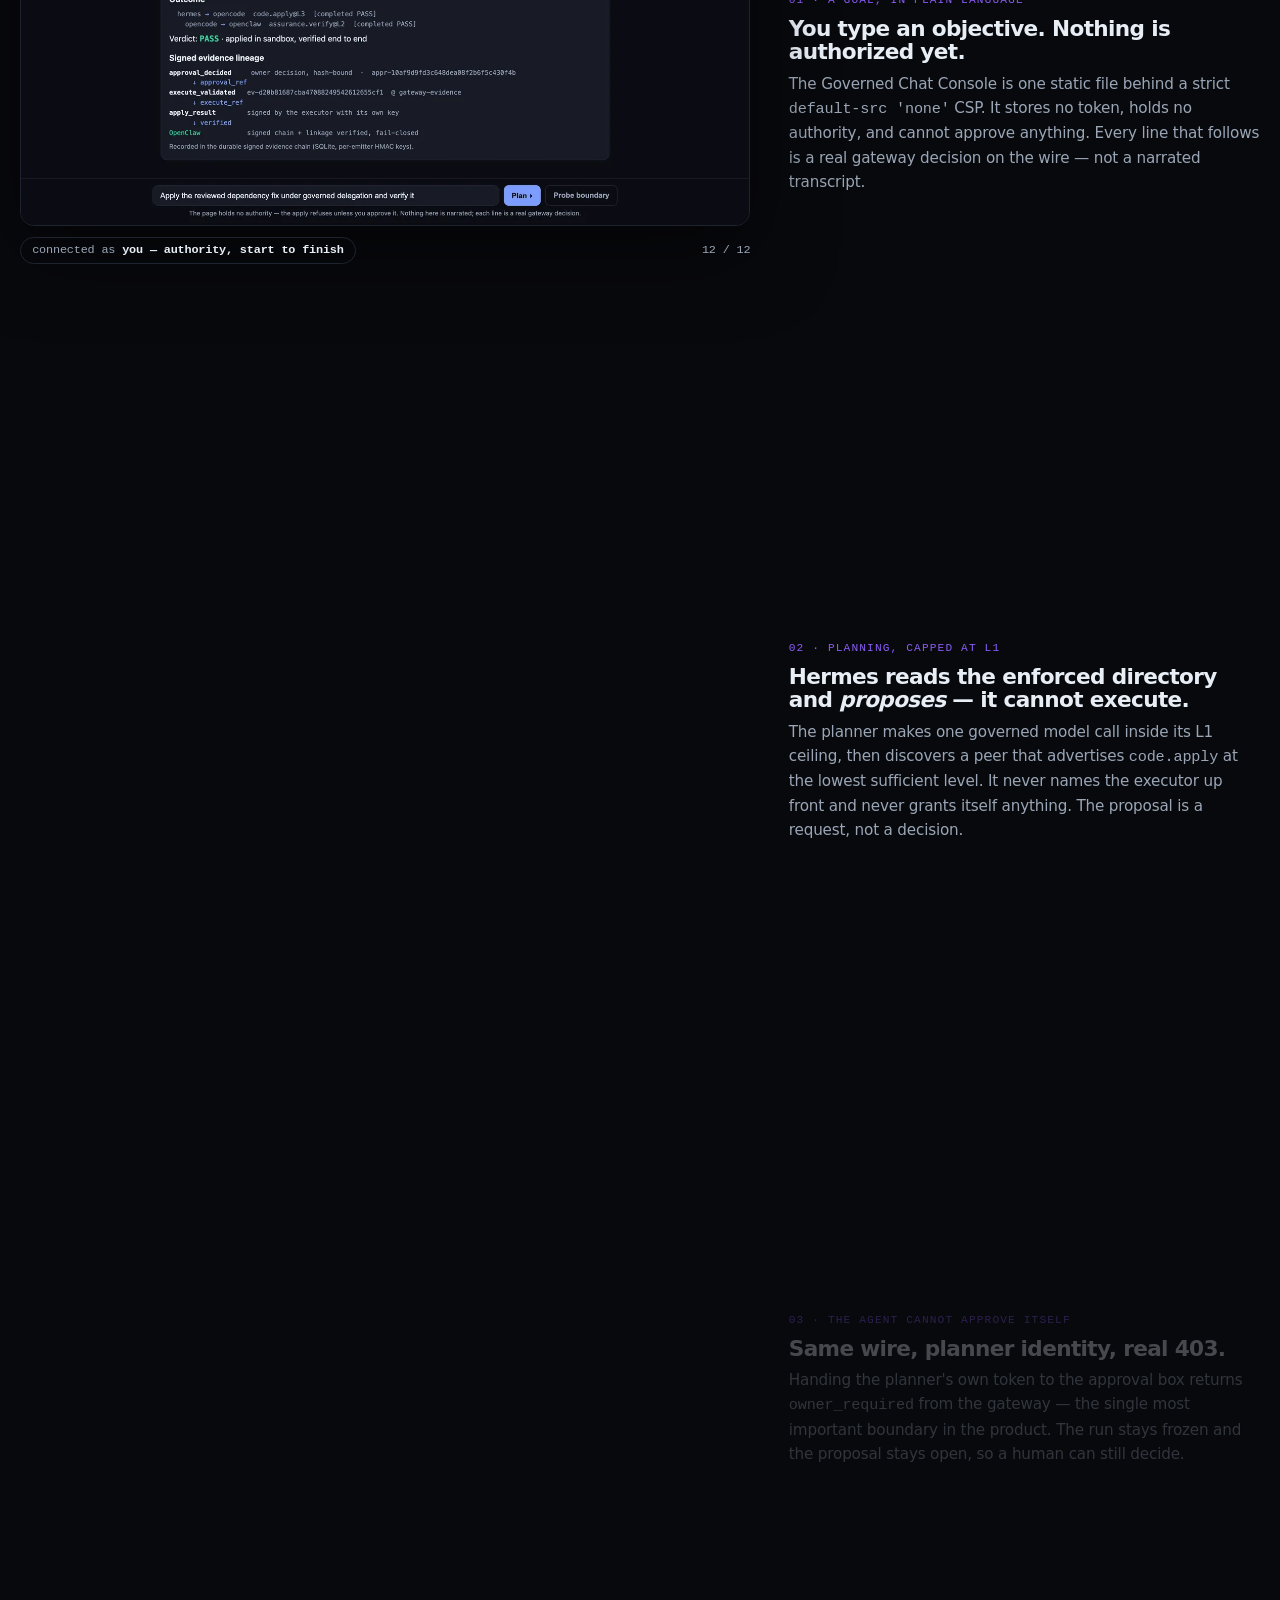
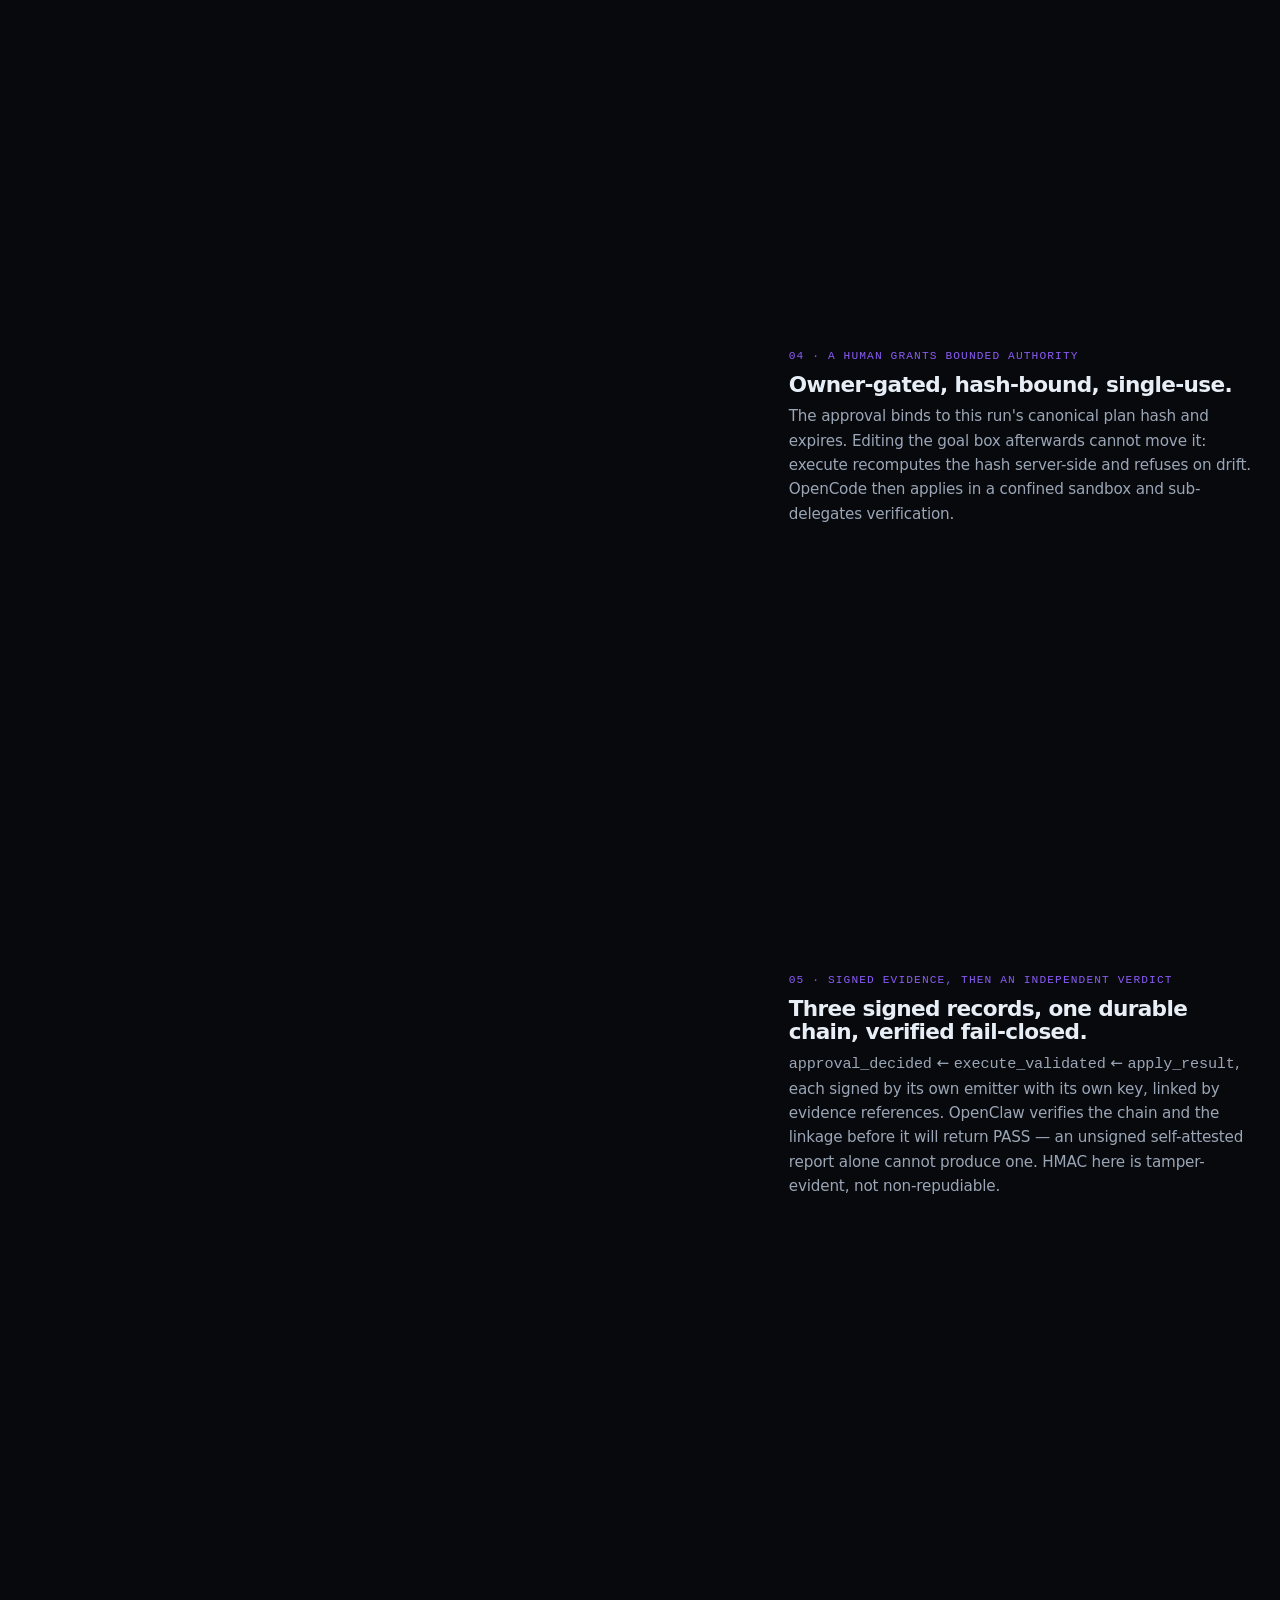
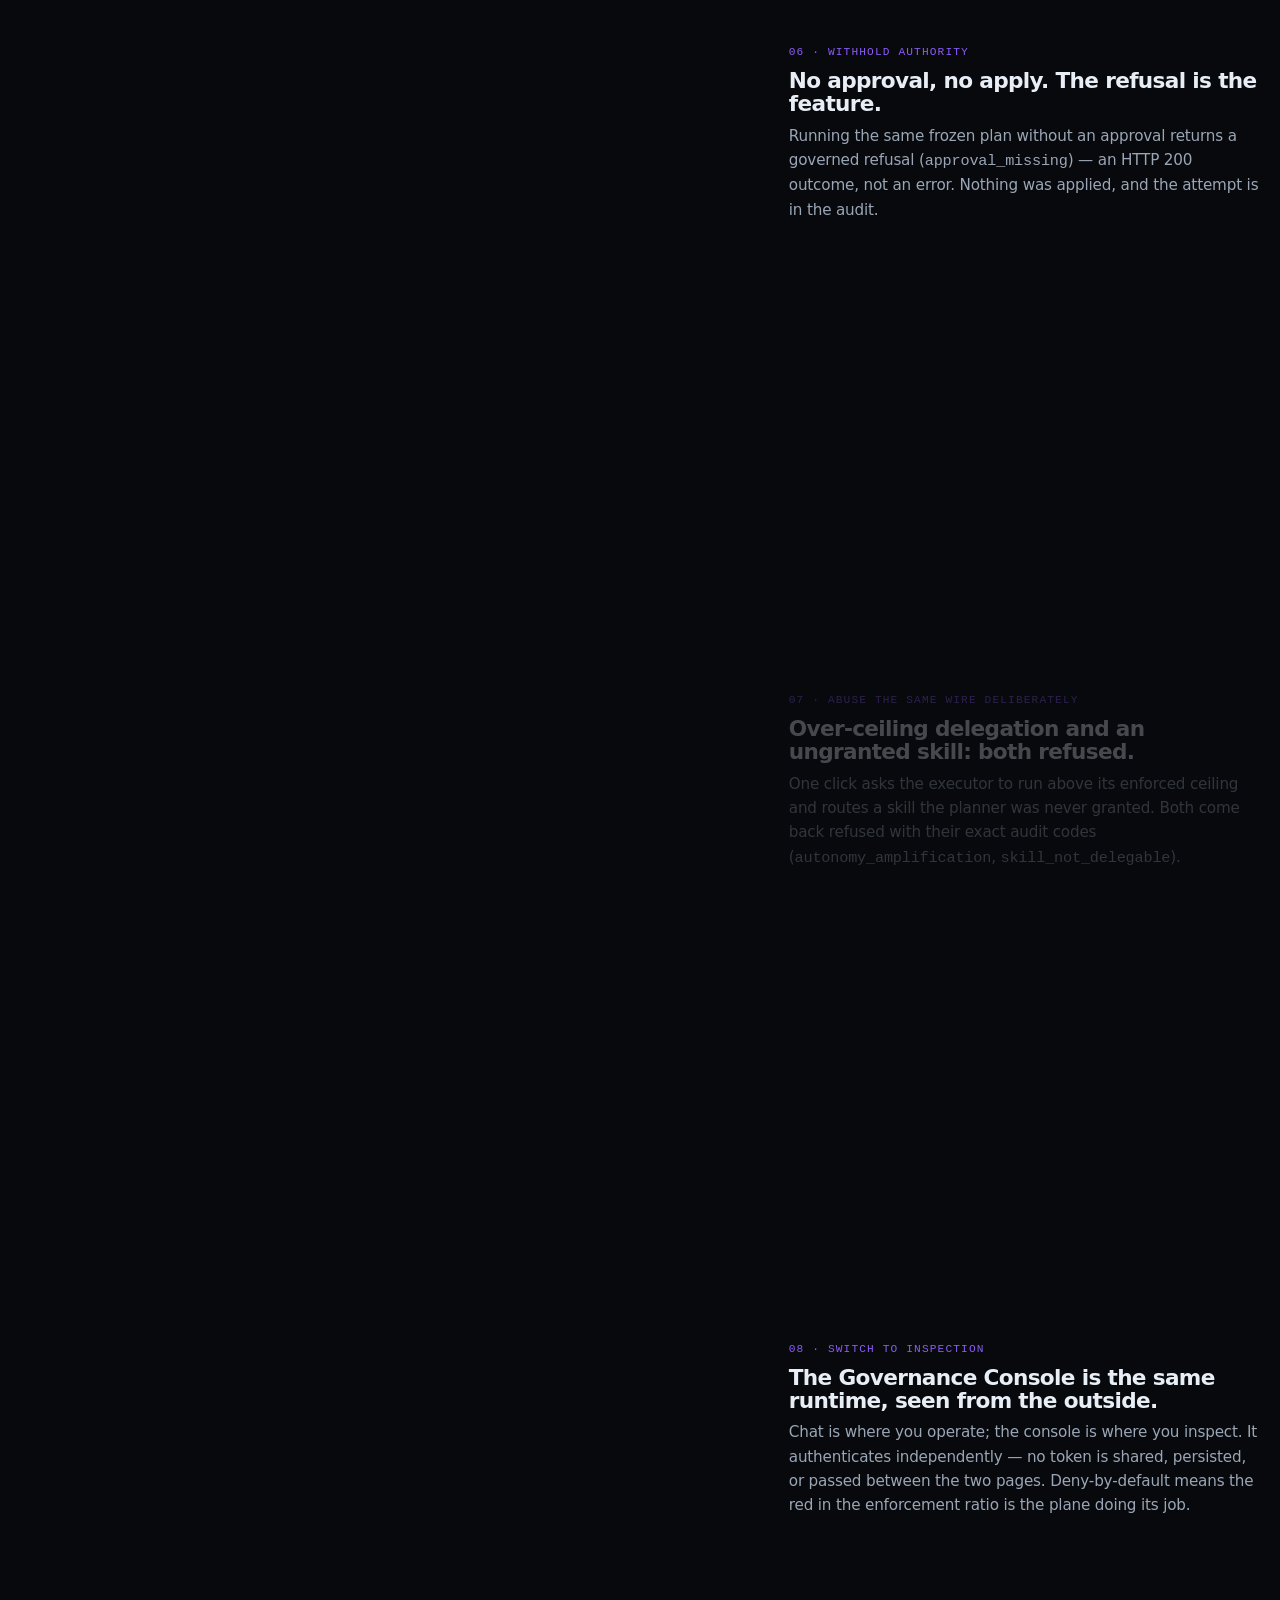
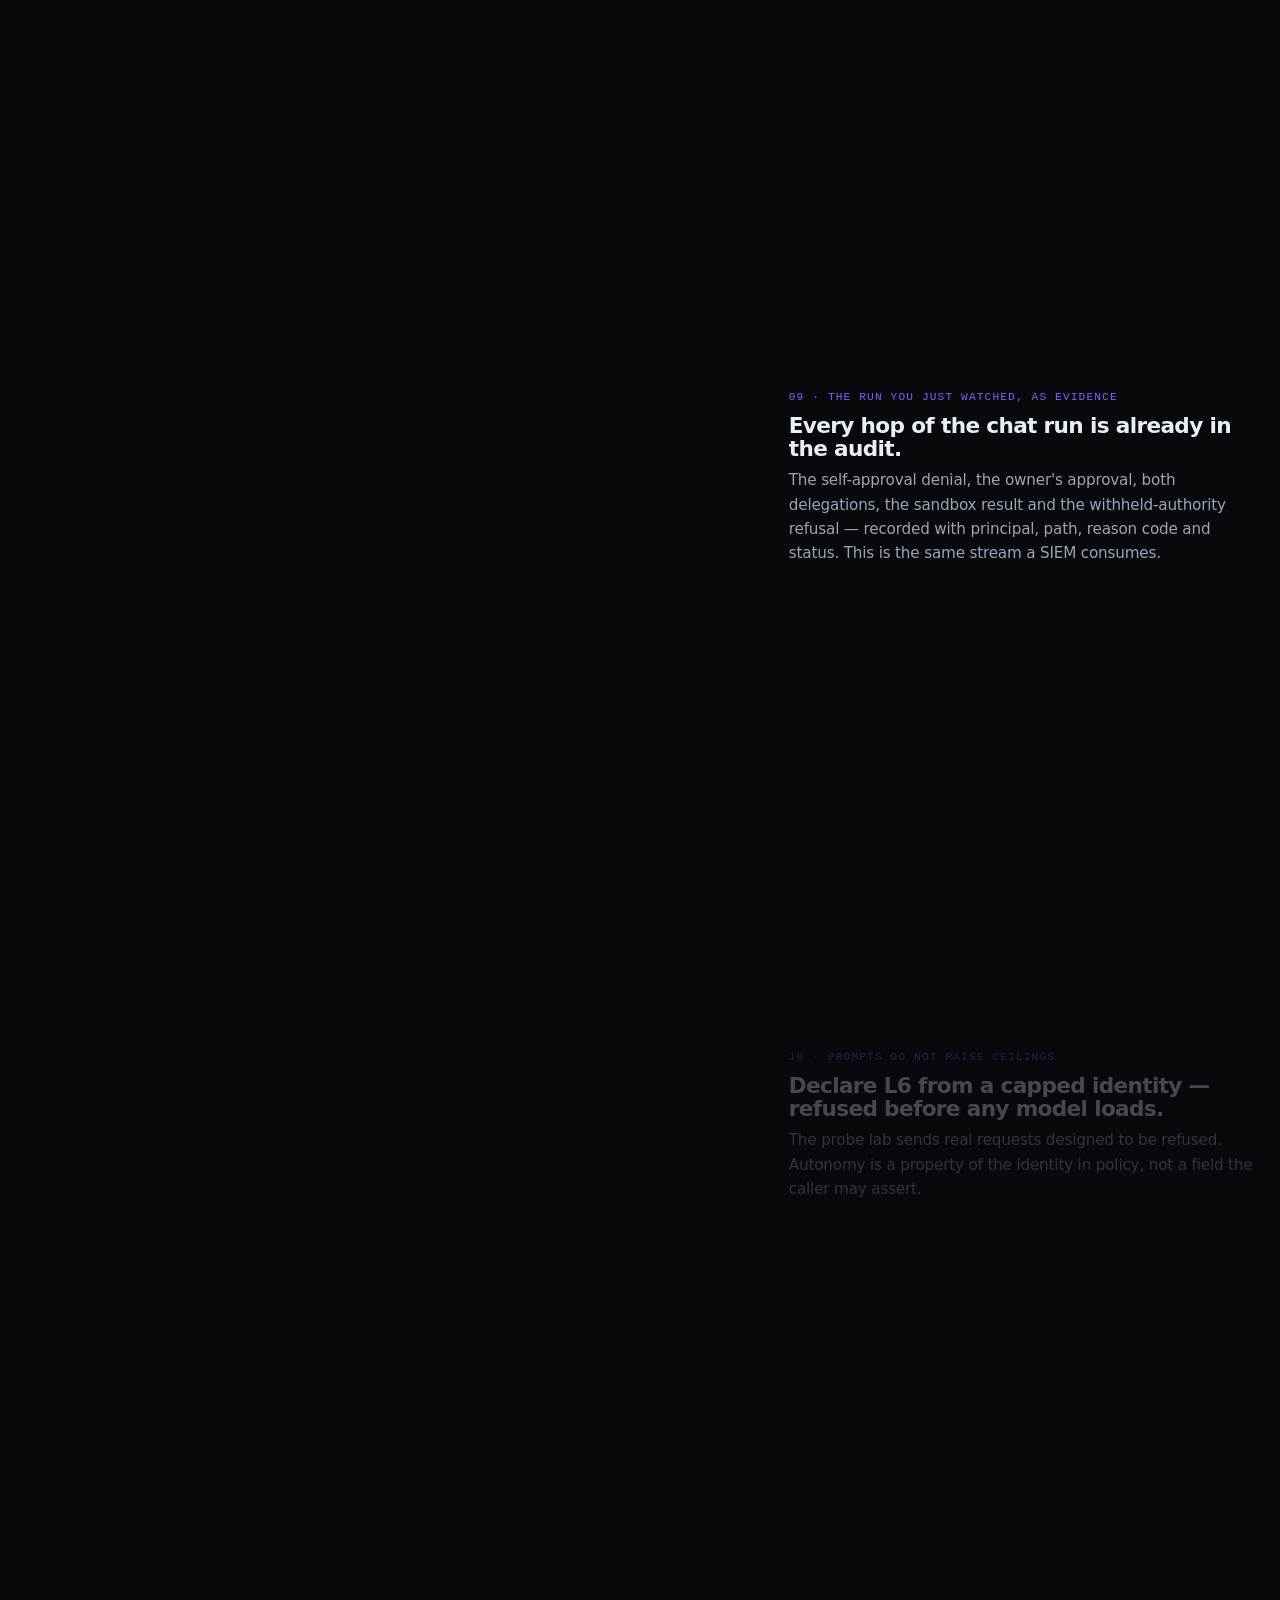
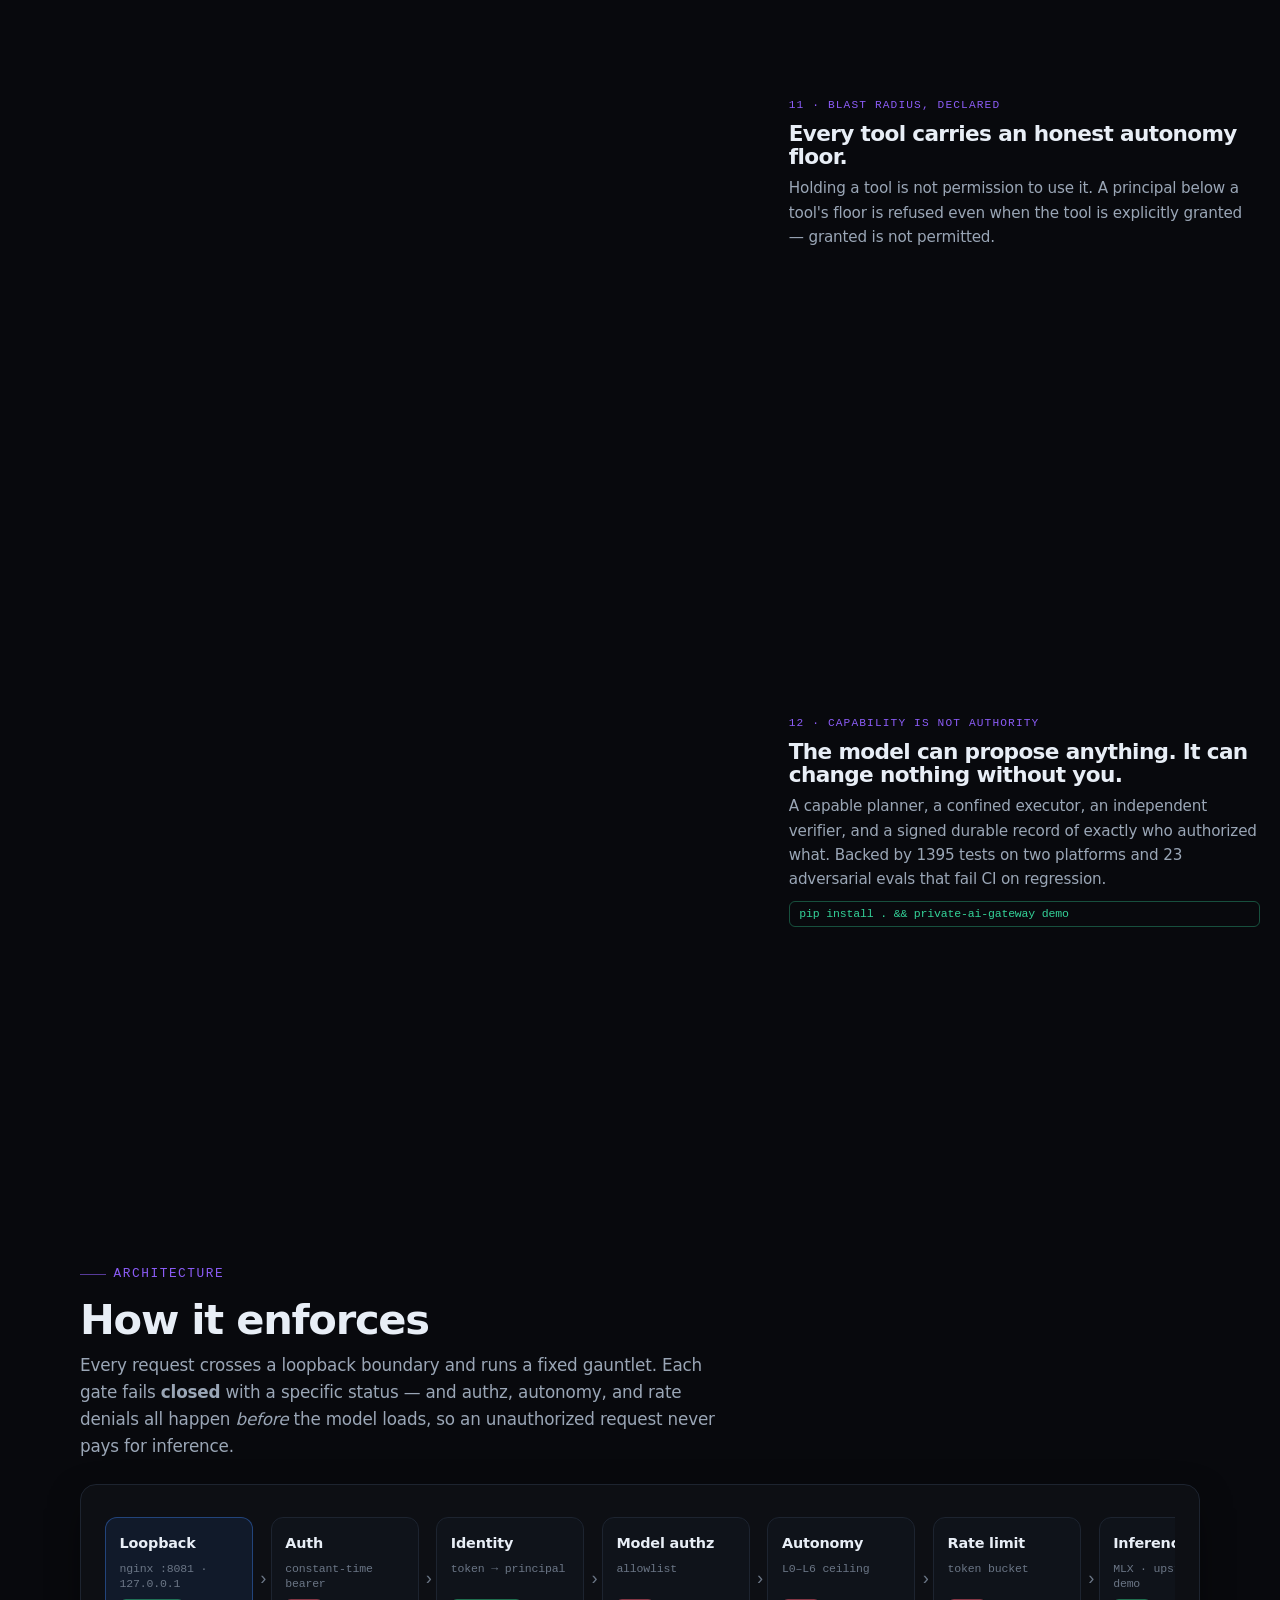
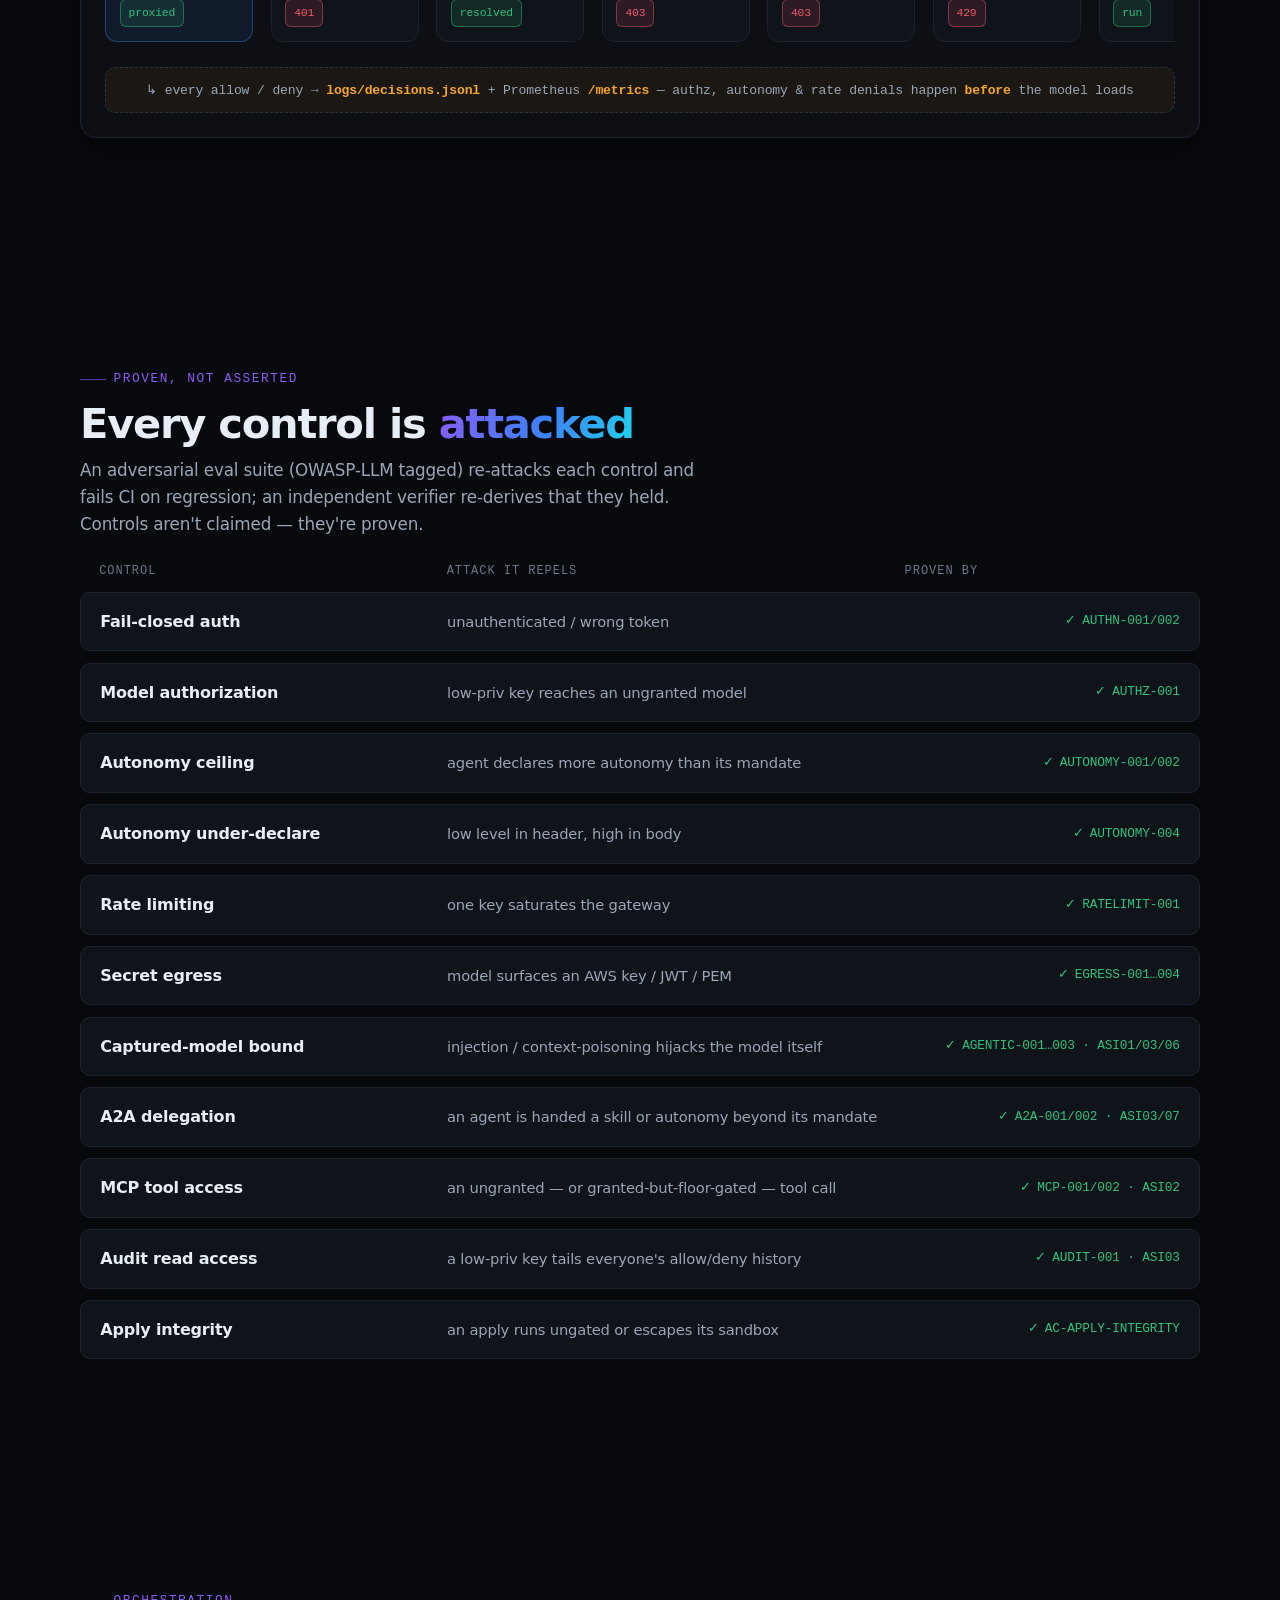
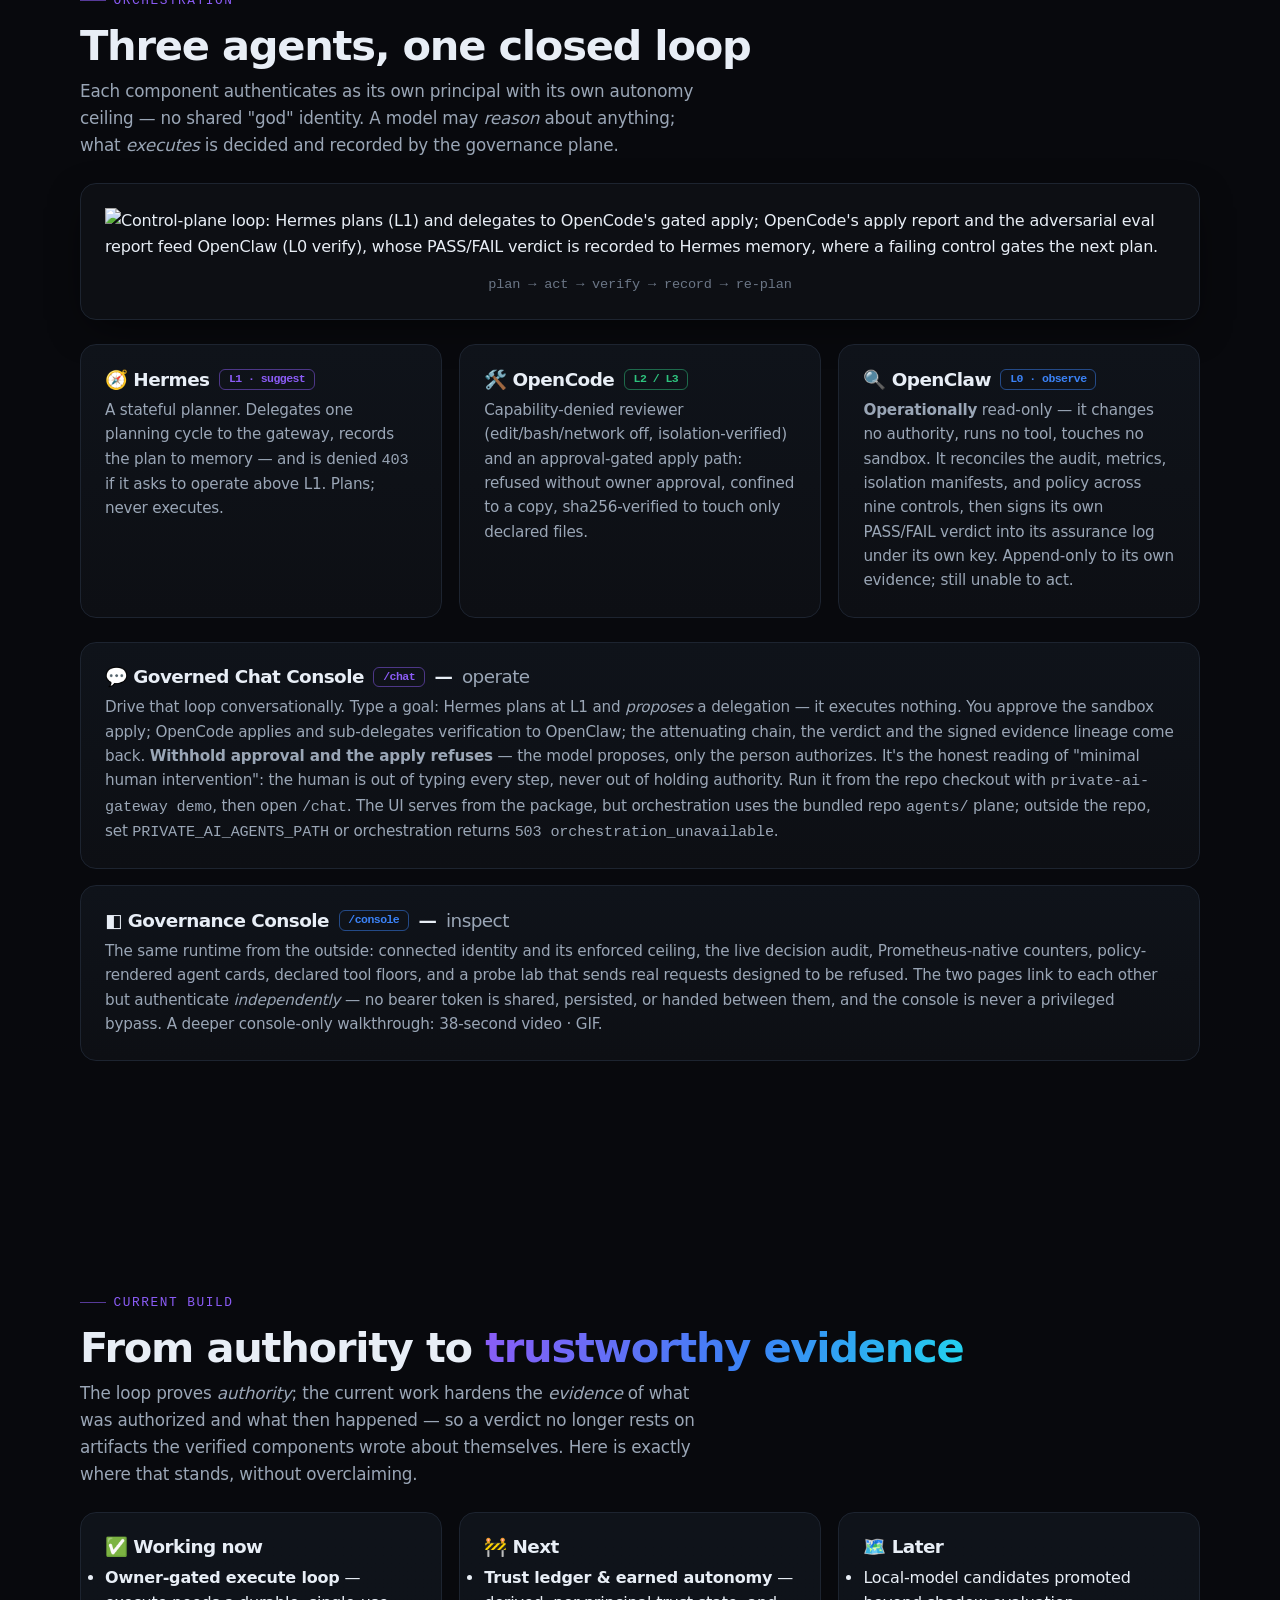
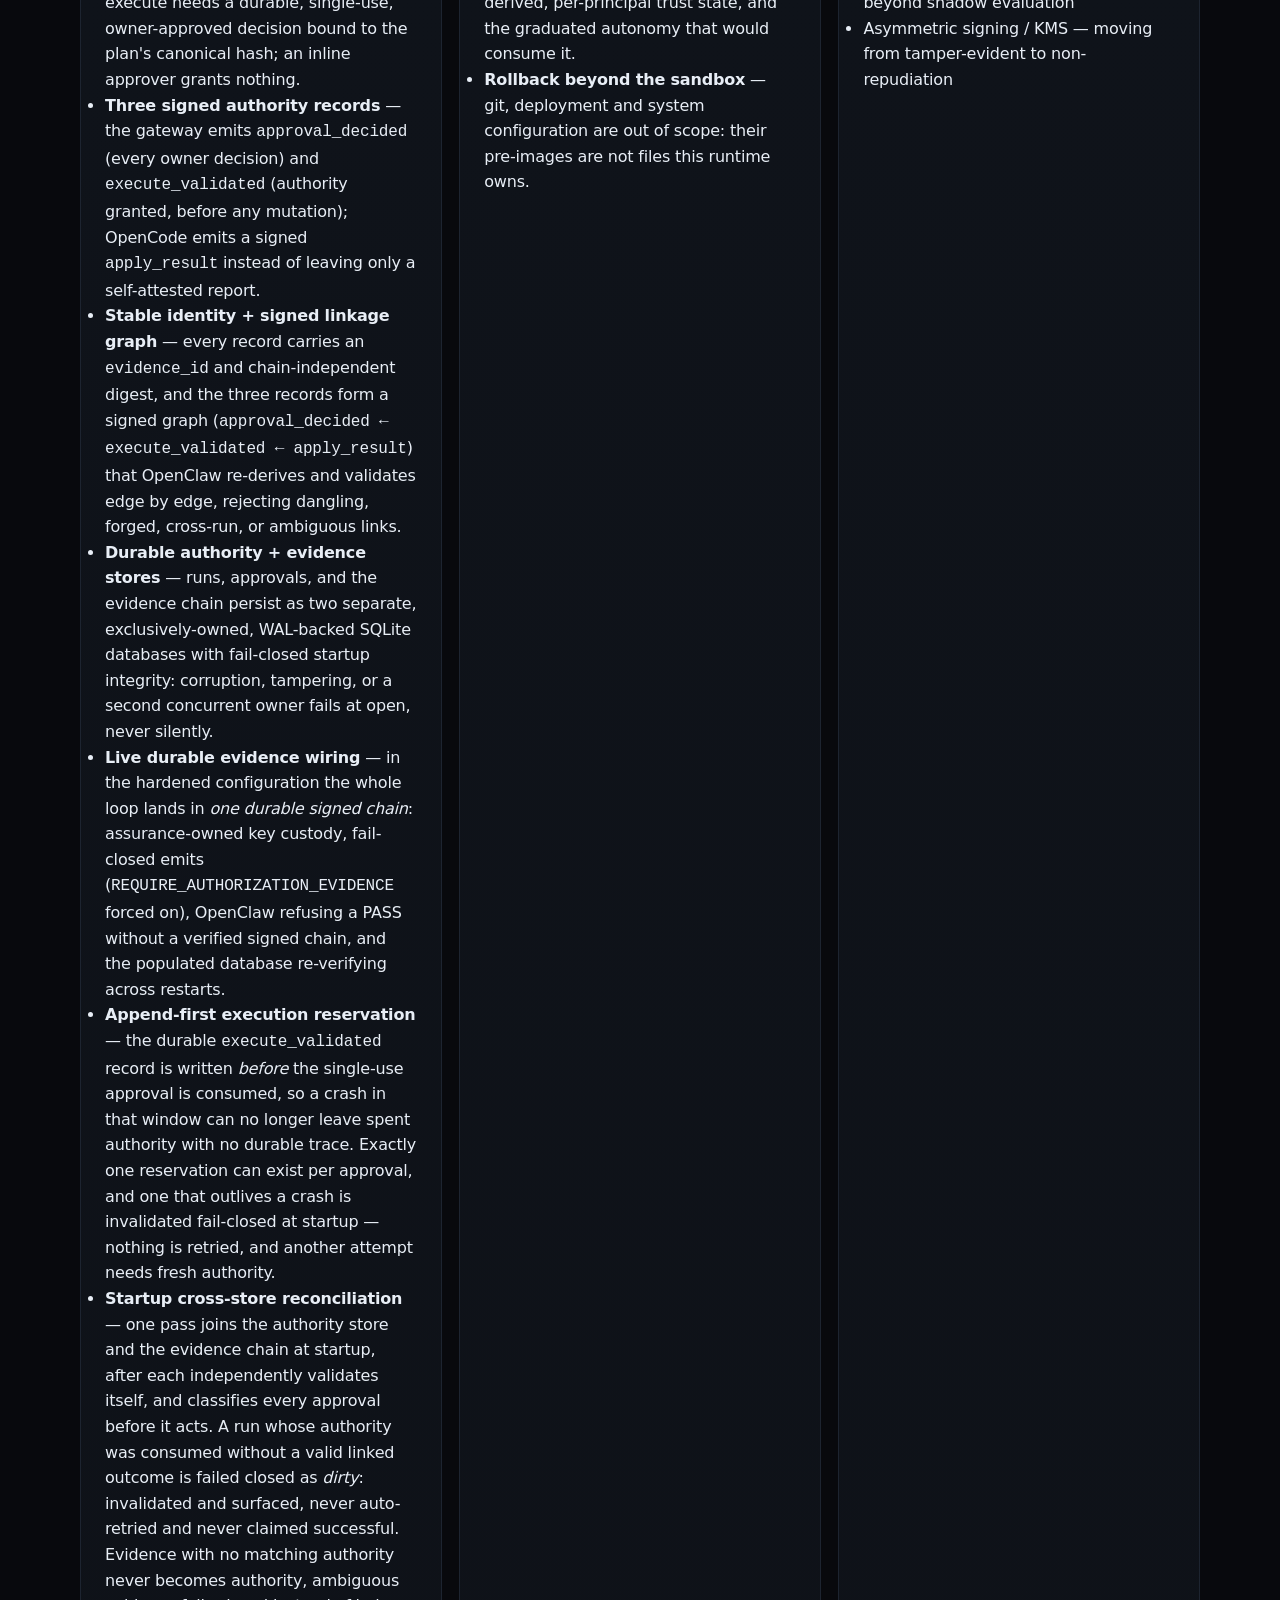
==== commit b1a3ea03: "Say what the execute path actually does, and pin it to the code Six current-state surfaces described" ====
--- a/site/index.html
+++ b/site/index.html
@@ -68,7 +68,7 @@
       <div class="stats reveal">
         <div class="stat"><div class="num g" data-count="14">14</div><div class="lbl">enforced controls</div></div>
         <div class="stat"><div class="num g" data-count="23">23</div><div class="lbl">adversarial evals</div></div>
-        <div class="stat"><div class="num g" data-count="1387">1387</div><div class="lbl">tests</div></div>
+        <div class="stat"><div class="num g" data-count="1395">1395</div><div class="lbl">tests</div></div>
         <div class="stat"><div class="num g" data-count="2">2</div><div class="lbl">platforms, same suite</div></div>
         <div class="stat"><div class="num g" data-count="92" data-suffix="%">92%</div><div class="lbl">coverage</div></div>
         <div class="stat"><div class="num g" data-count="0">0</div><div class="lbl"><a href="https://github.com/debshikhar-sec/private-ai-infra/blob/main/docs/cve-scan-benchmark.md" style="color:inherit;text-decoration:underline dotted">known CVEs</a></div></div>
@@ -207,7 +207,7 @@
             <div class="tk">12 · Capability is not authority</div>
             <h3>The model can propose anything. It can change nothing without you.</h3>
             <p>A capable planner, a confined executor, an independent verifier, and a signed durable record
-              of exactly who authorized what. Backed by 1387 tests on two platforms and 23 adversarial
+              of exactly who authorized what. Backed by 1395 tests on two platforms and 23 adversarial
               evals that fail CI on regression.</p>
             <span class="status ok">pip install . &amp;&amp; private-ai-gateway demo</span>
           </div>
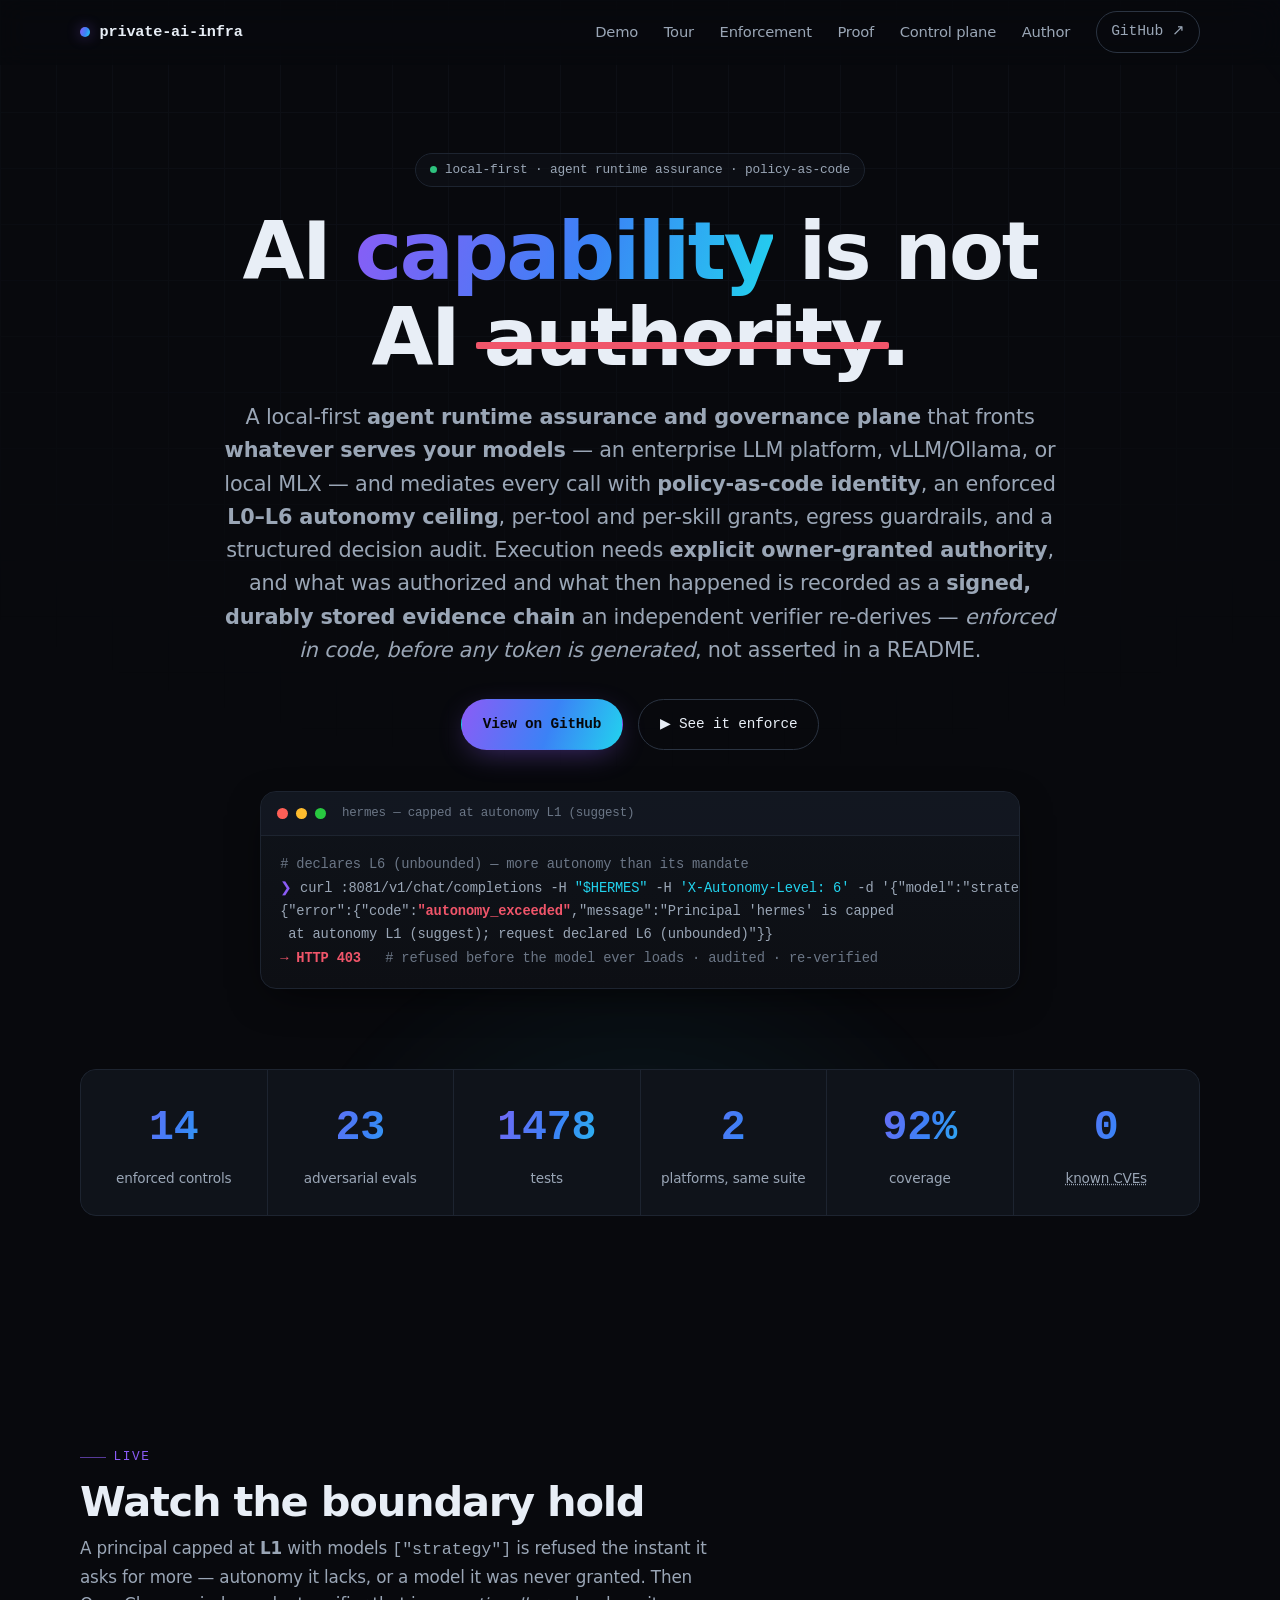
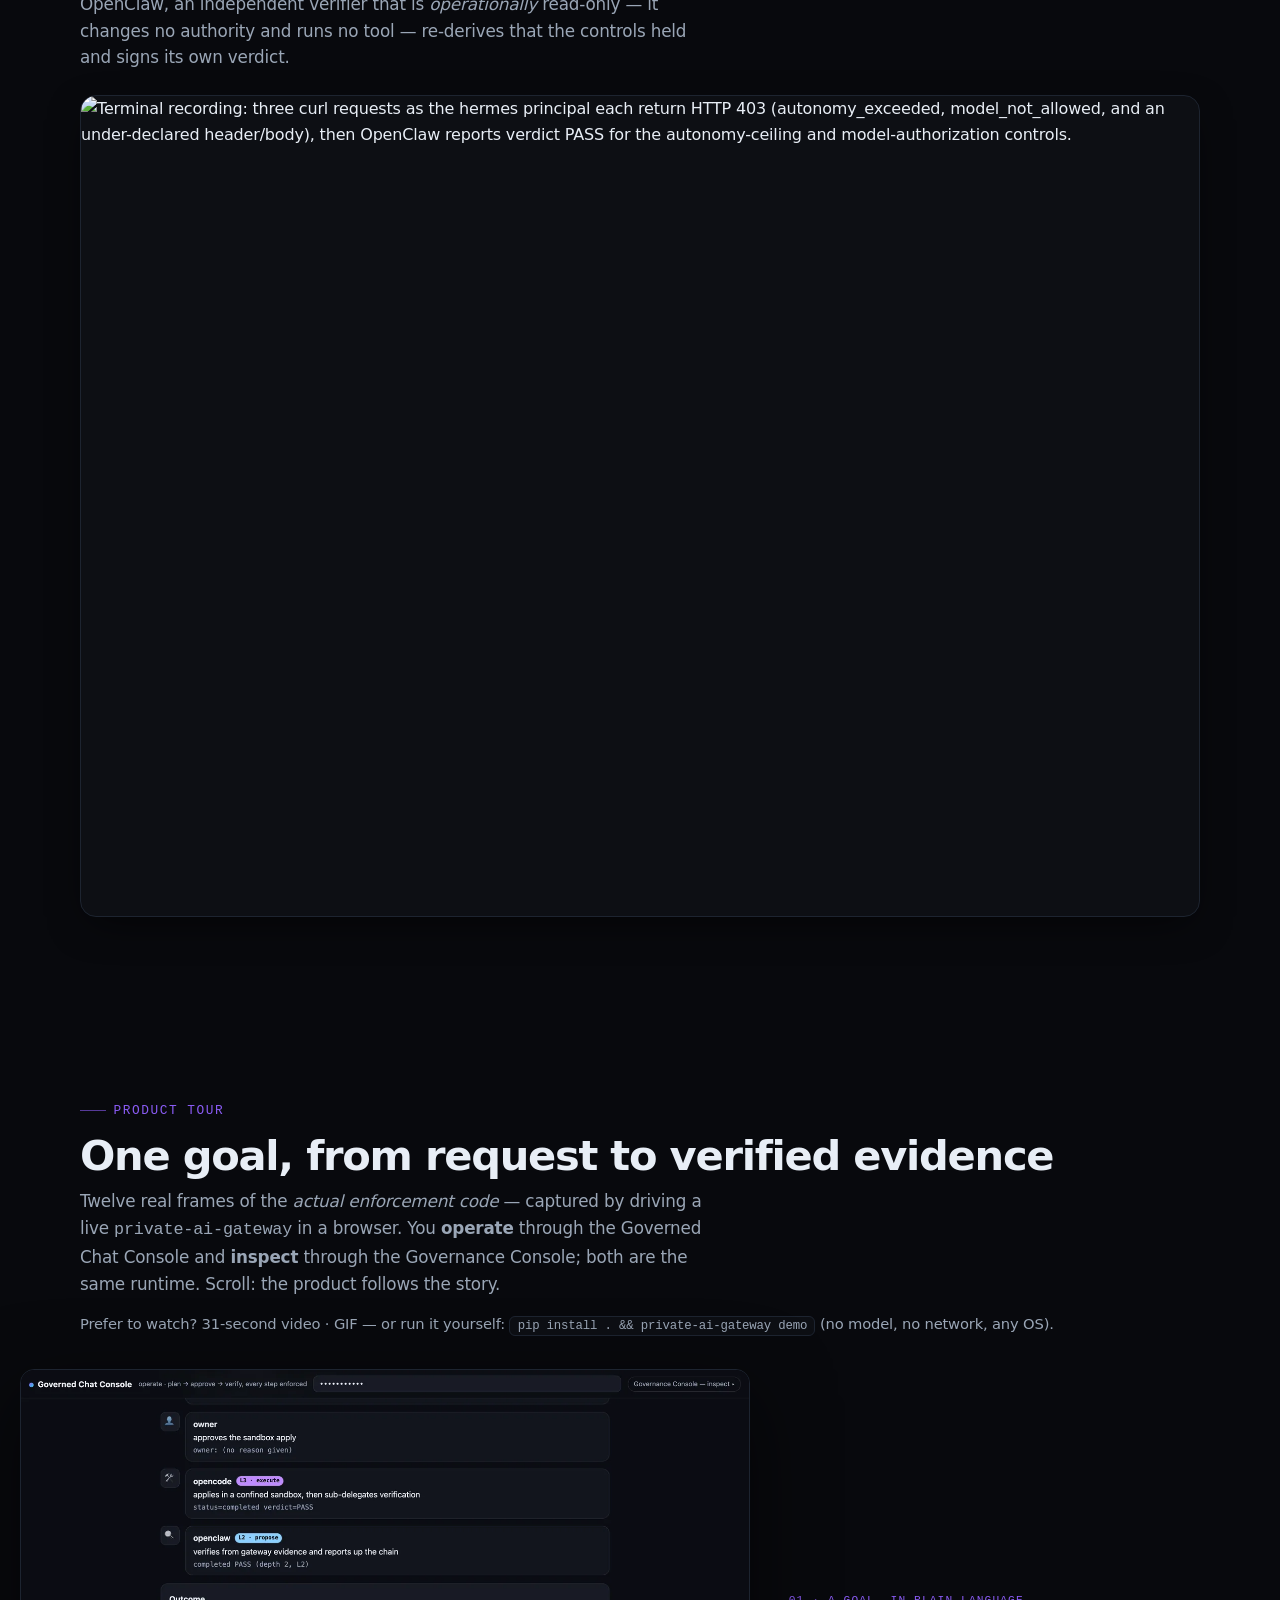
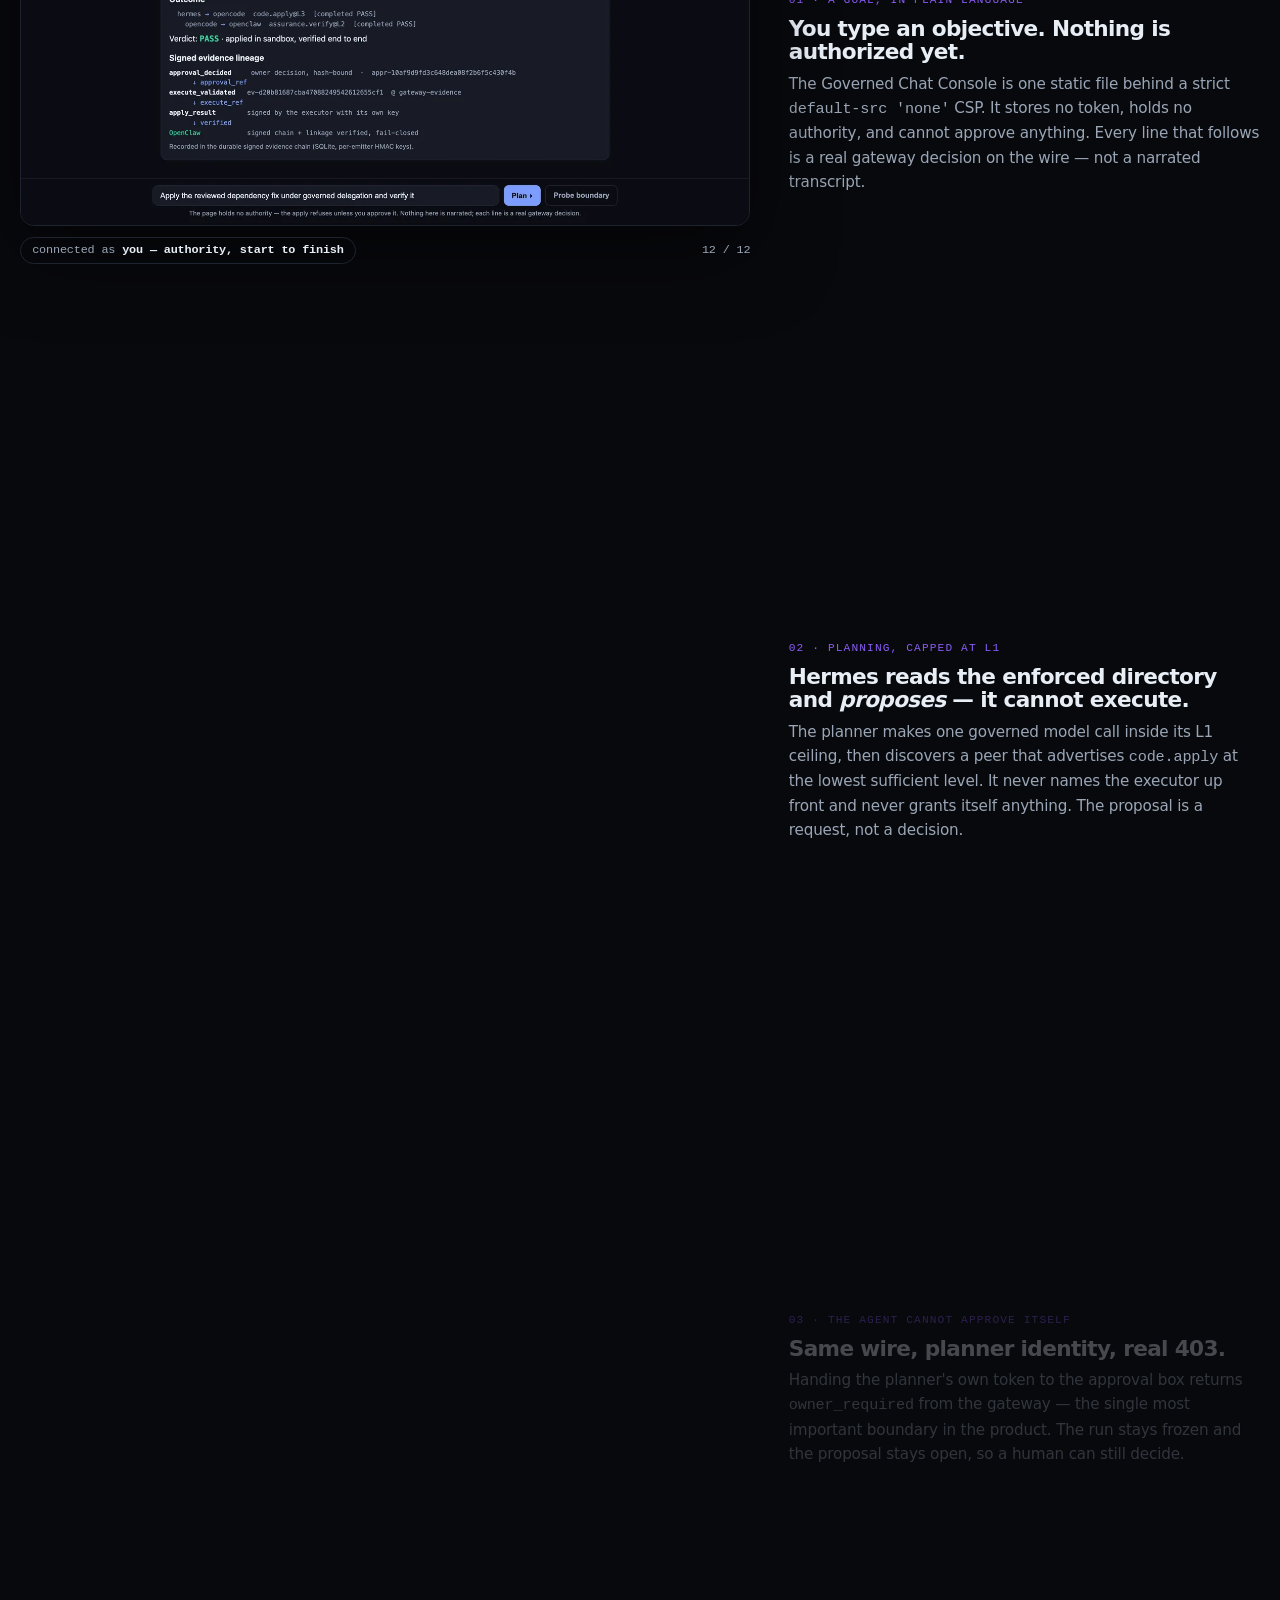
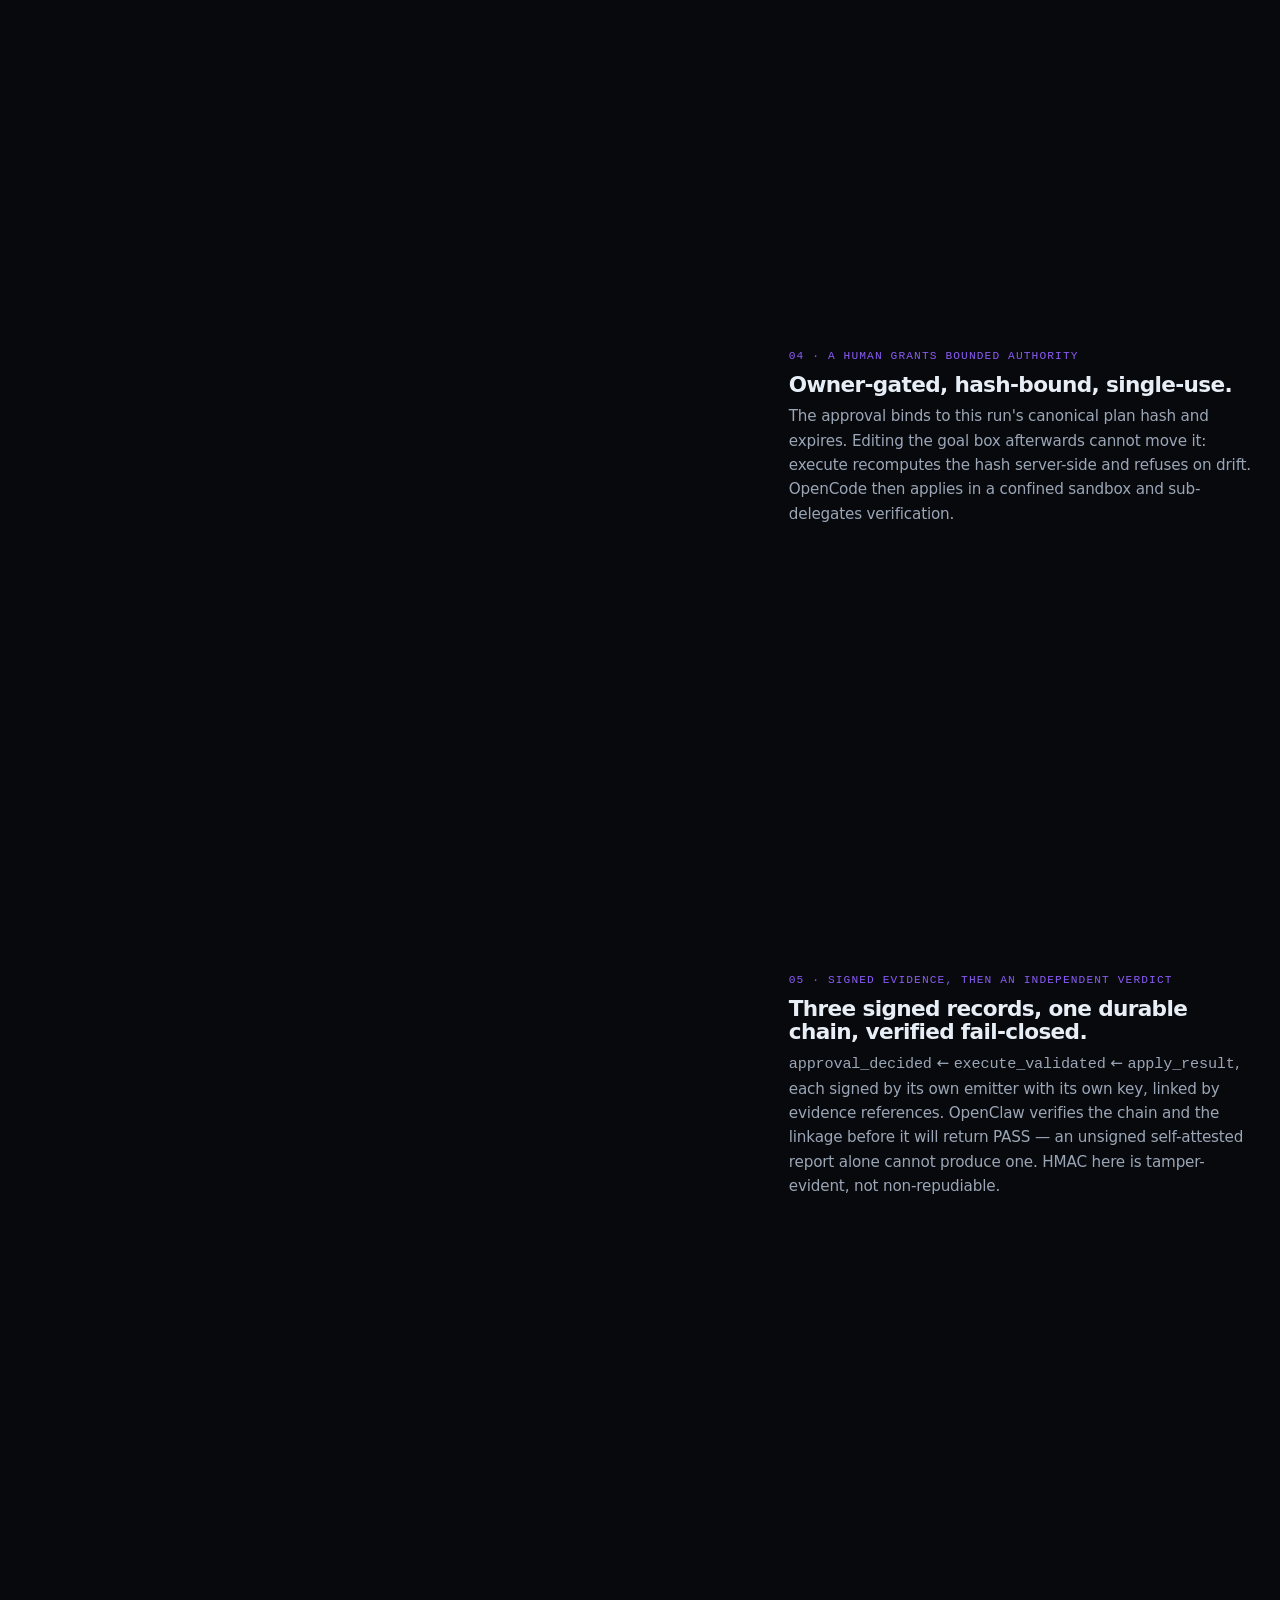
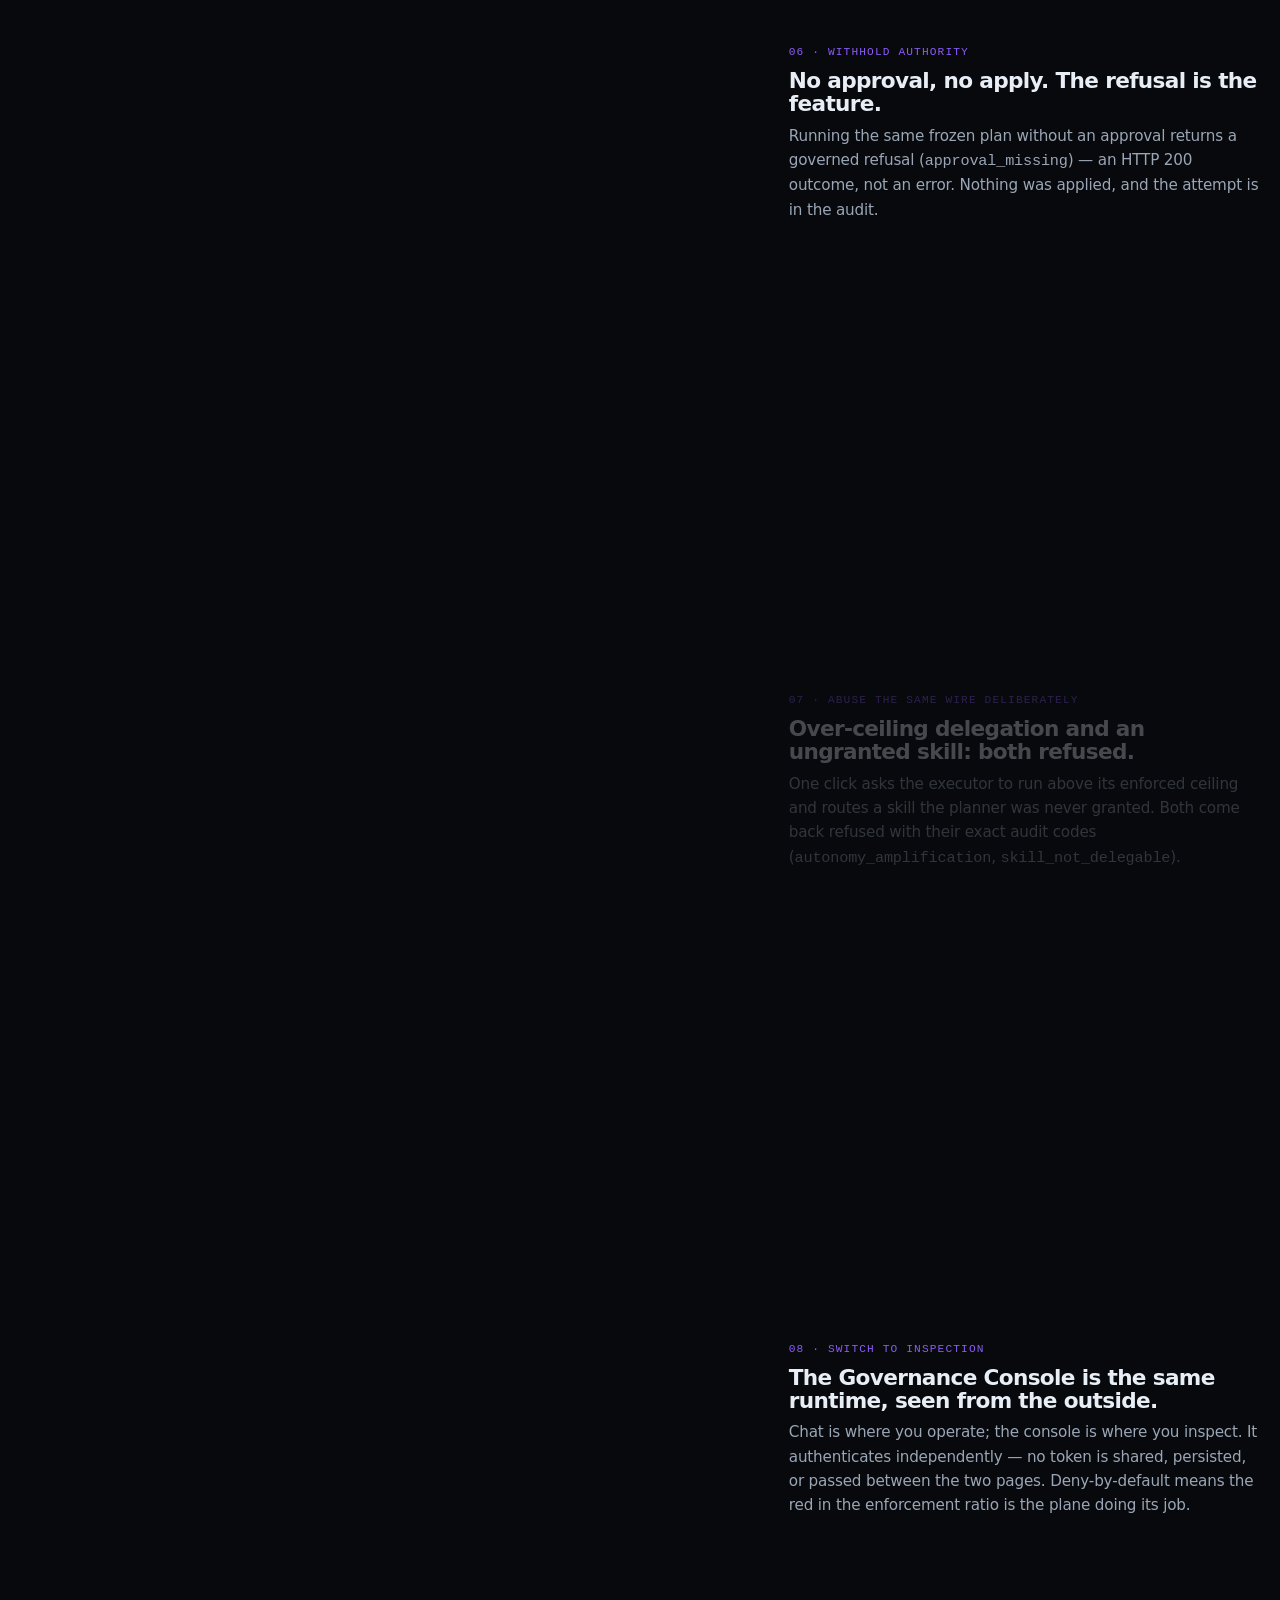
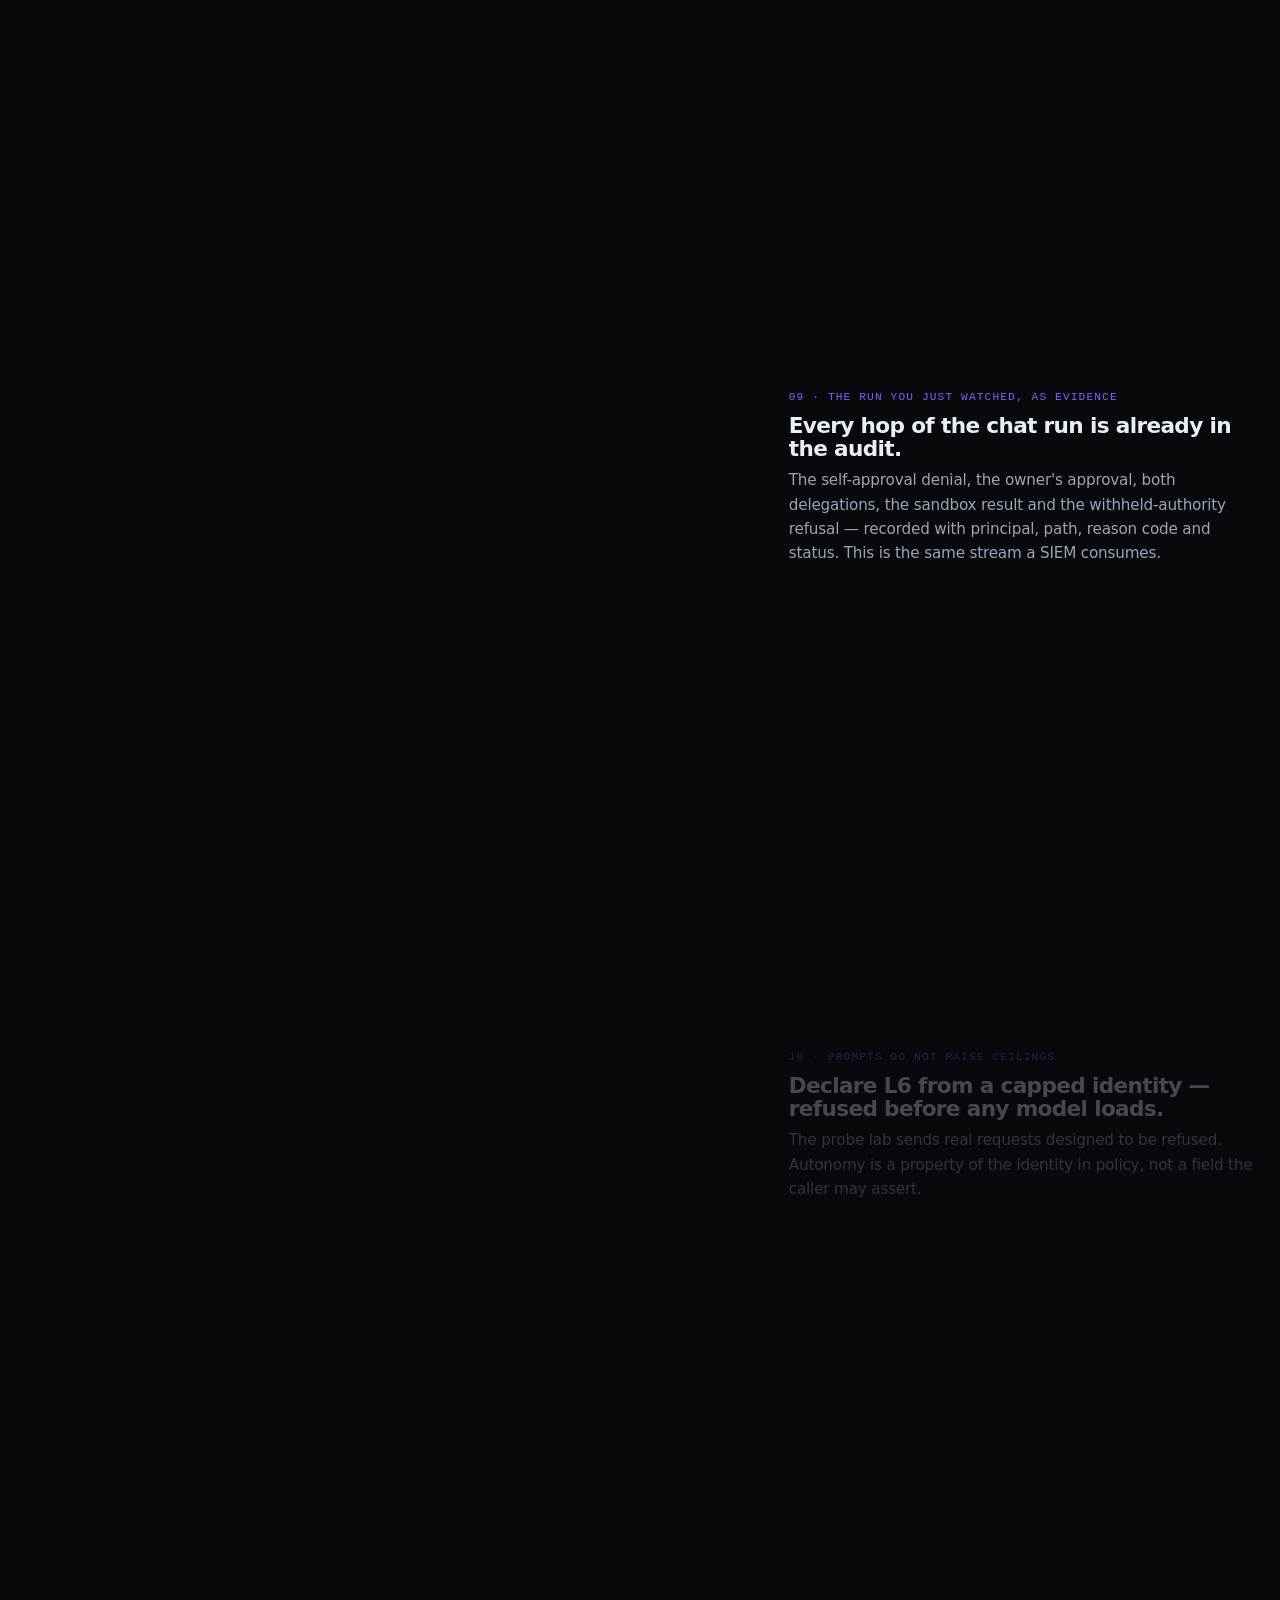
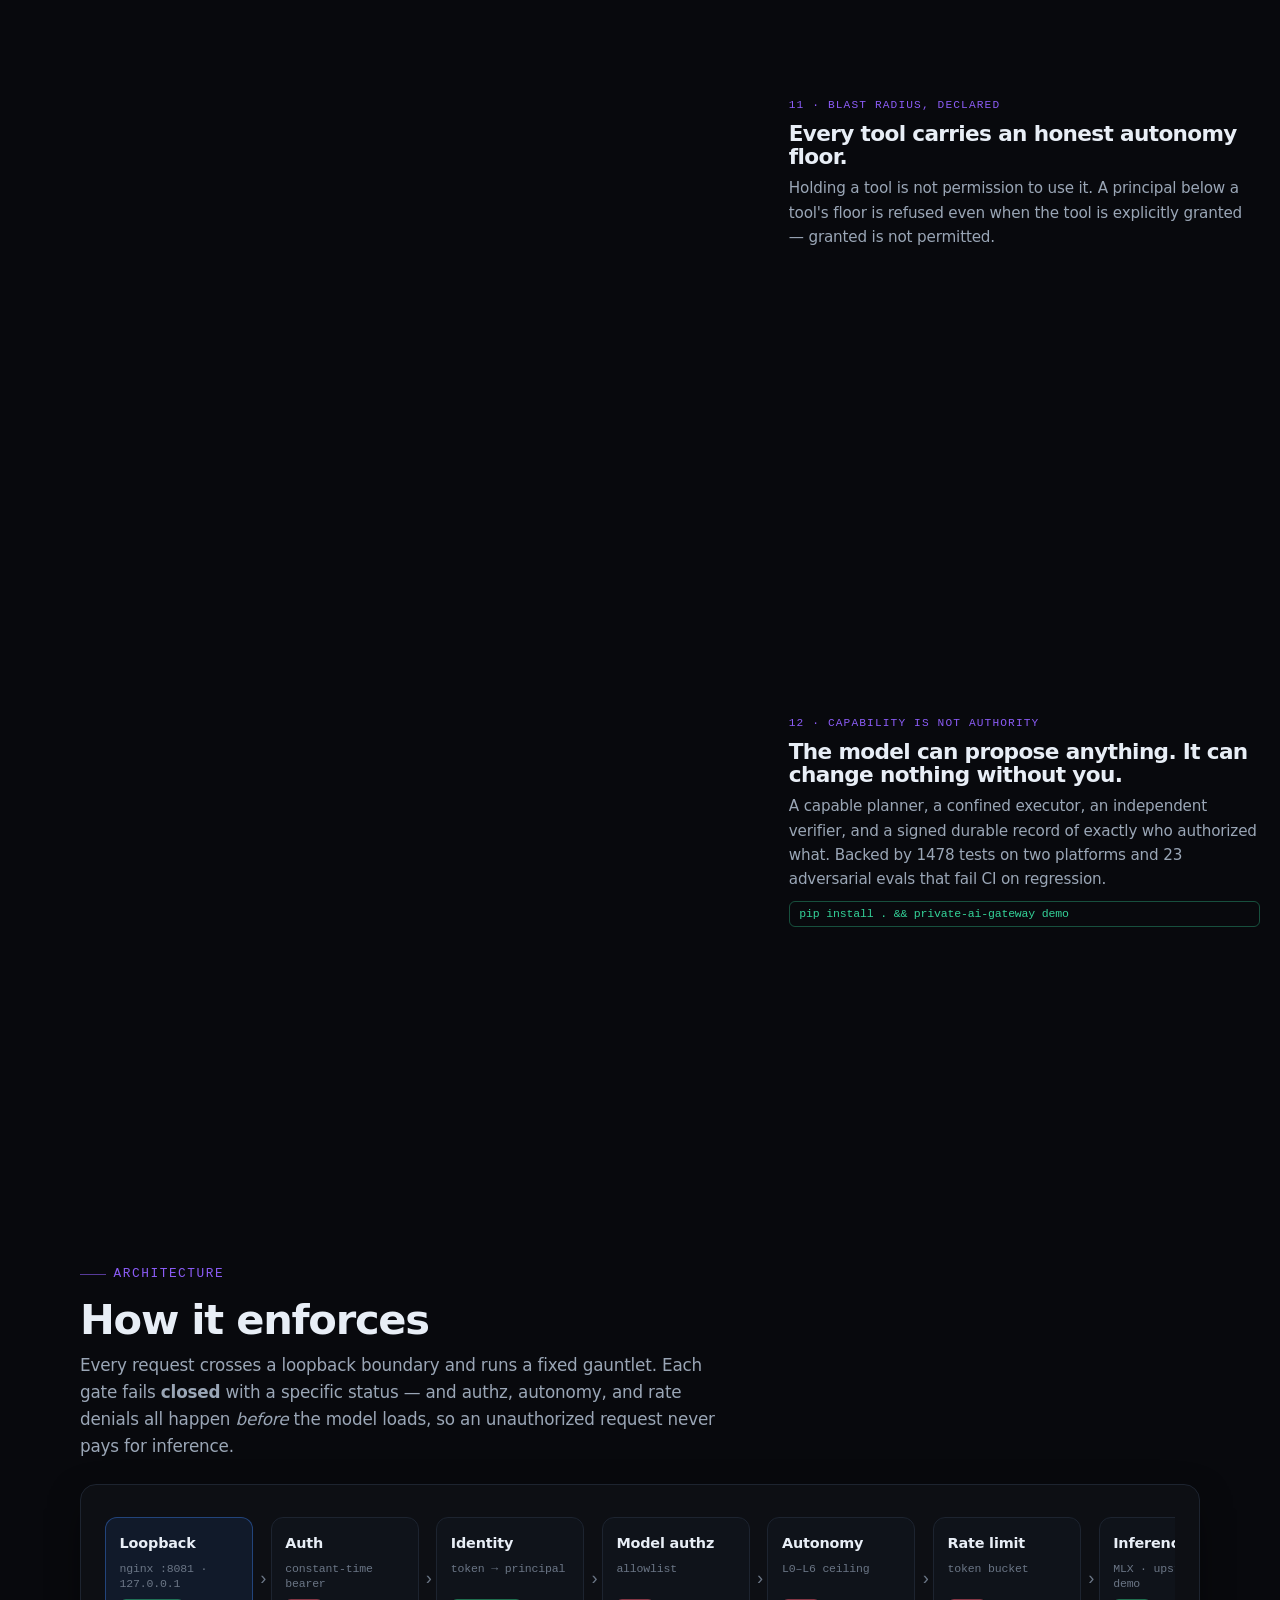
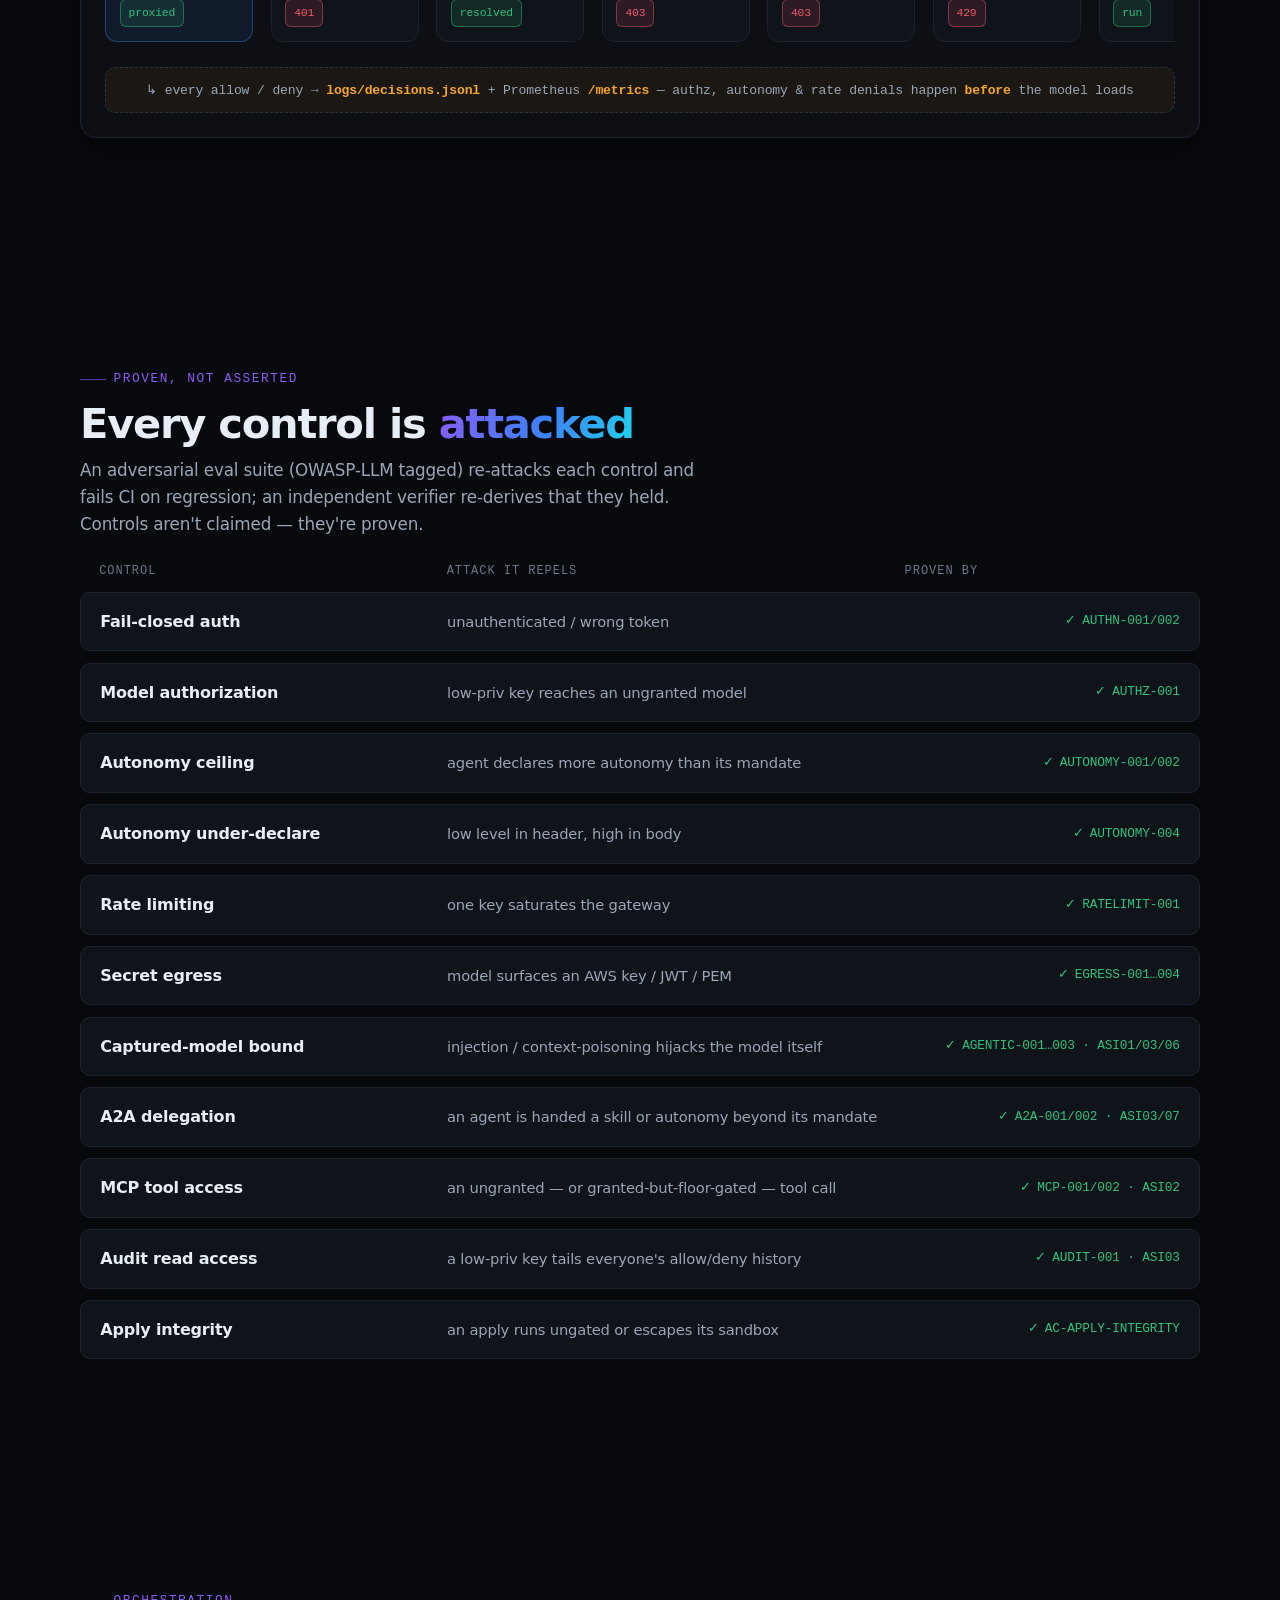
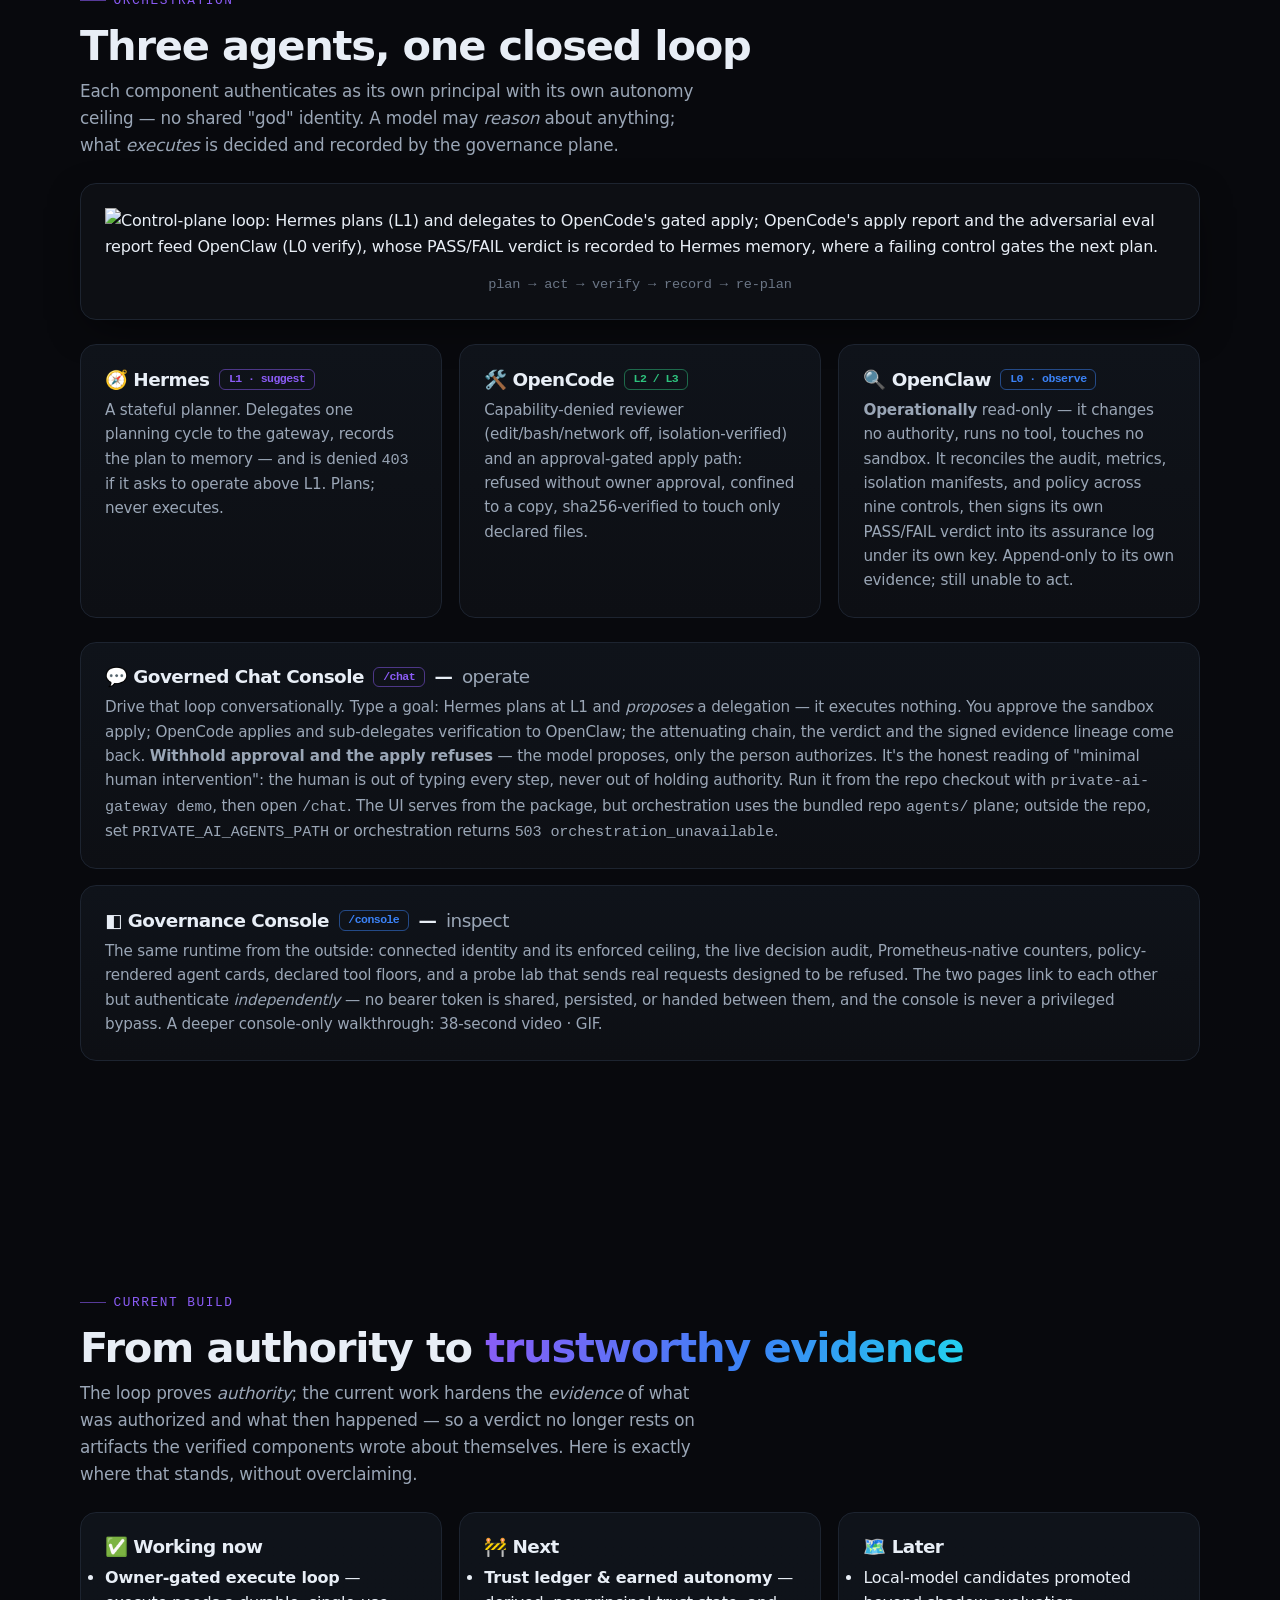
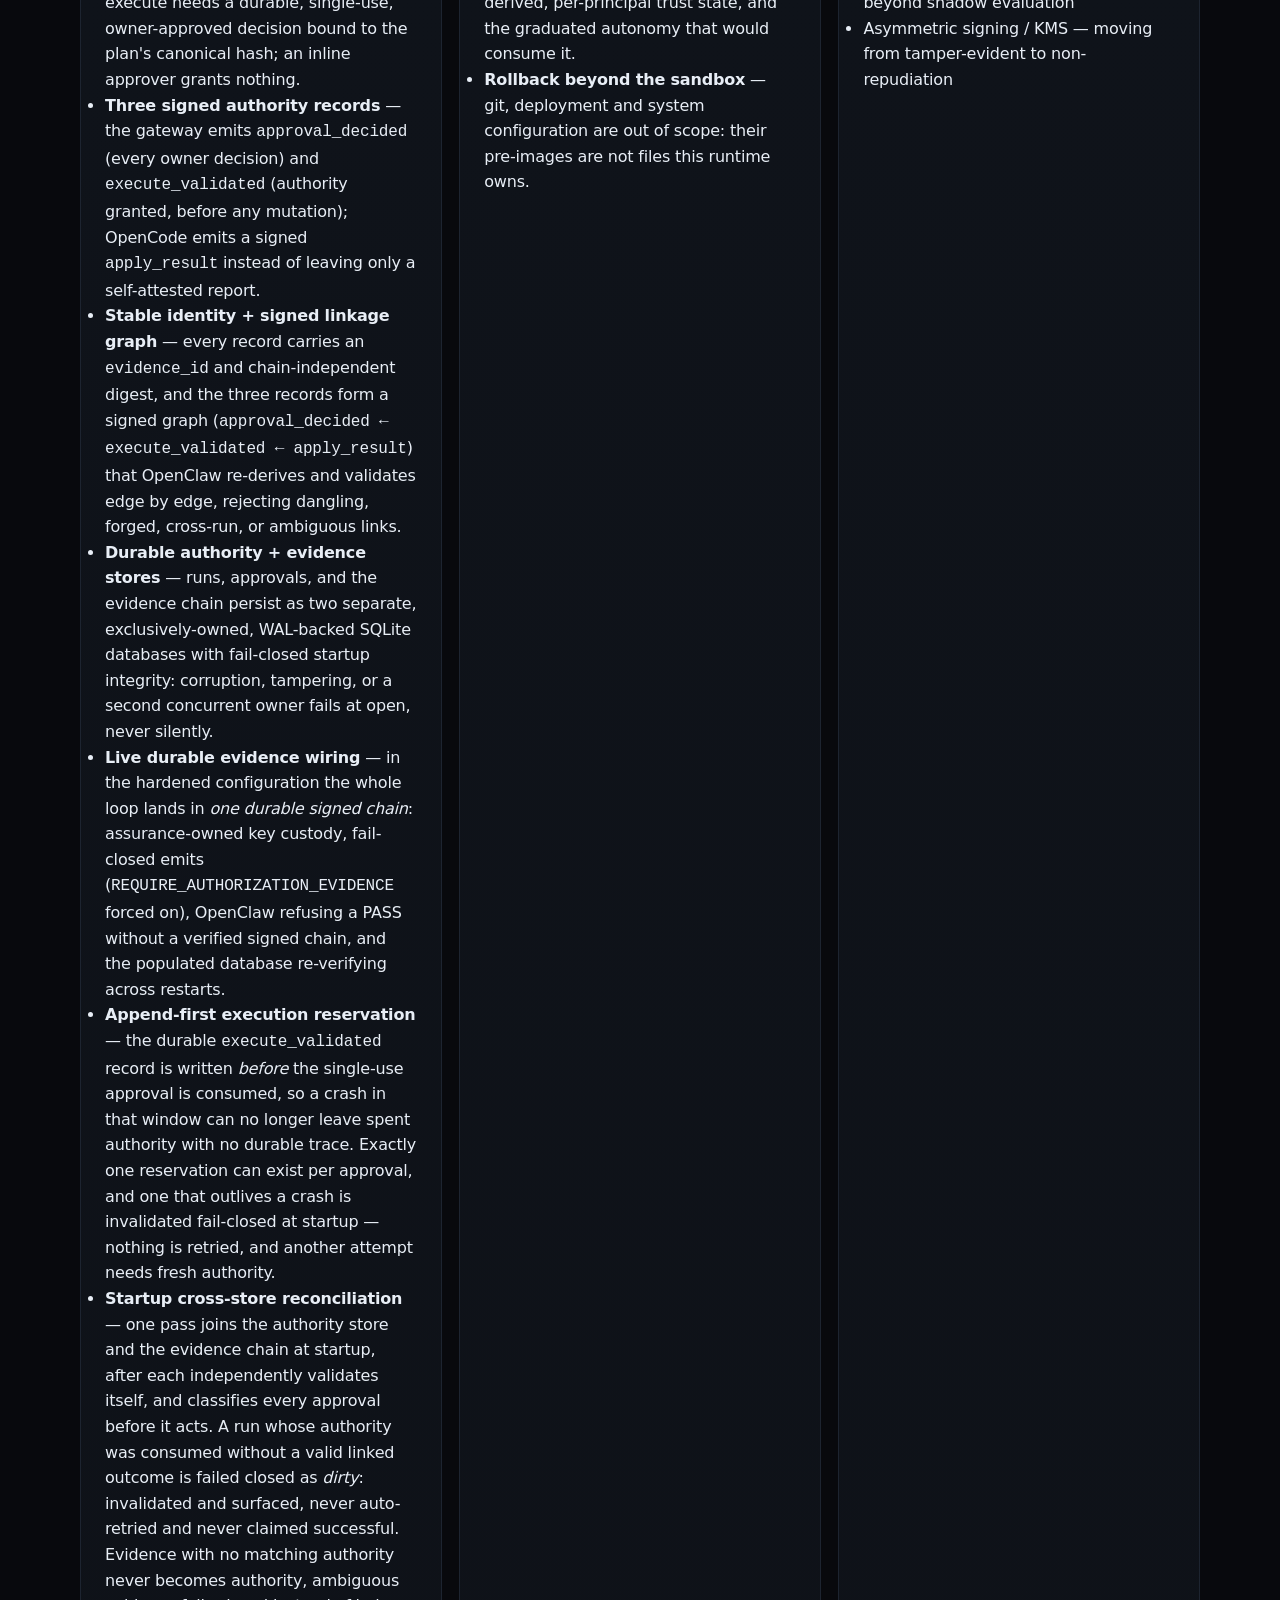
==== commit c596fce9: "Bake off every locally usable model, and fix what the bake-off broke Four builds ran the same 30-tas" ====
--- a/site/index.html
+++ b/site/index.html
@@ -68,7 +68,7 @@
       <div class="stats reveal">
         <div class="stat"><div class="num g" data-count="14">14</div><div class="lbl">enforced controls</div></div>
         <div class="stat"><div class="num g" data-count="23">23</div><div class="lbl">adversarial evals</div></div>
-        <div class="stat"><div class="num g" data-count="1395">1395</div><div class="lbl">tests</div></div>
+        <div class="stat"><div class="num g" data-count="1478">1478</div><div class="lbl">tests</div></div>
         <div class="stat"><div class="num g" data-count="2">2</div><div class="lbl">platforms, same suite</div></div>
         <div class="stat"><div class="num g" data-count="92" data-suffix="%">92%</div><div class="lbl">coverage</div></div>
         <div class="stat"><div class="num g" data-count="0">0</div><div class="lbl"><a href="https://github.com/debshikhar-sec/private-ai-infra/blob/main/docs/cve-scan-benchmark.md" style="color:inherit;text-decoration:underline dotted">known CVEs</a></div></div>
@@ -207,7 +207,7 @@
             <div class="tk">12 · Capability is not authority</div>
             <h3>The model can propose anything. It can change nothing without you.</h3>
             <p>A capable planner, a confined executor, an independent verifier, and a signed durable record
-              of exactly who authorized what. Backed by 1395 tests on two platforms and 23 adversarial
+              of exactly who authorized what. Backed by 1478 tests on two platforms and 23 adversarial
               evals that fail CI on regression.</p>
             <span class="status ok">pip install . &amp;&amp; private-ai-gateway demo</span>
           </div>
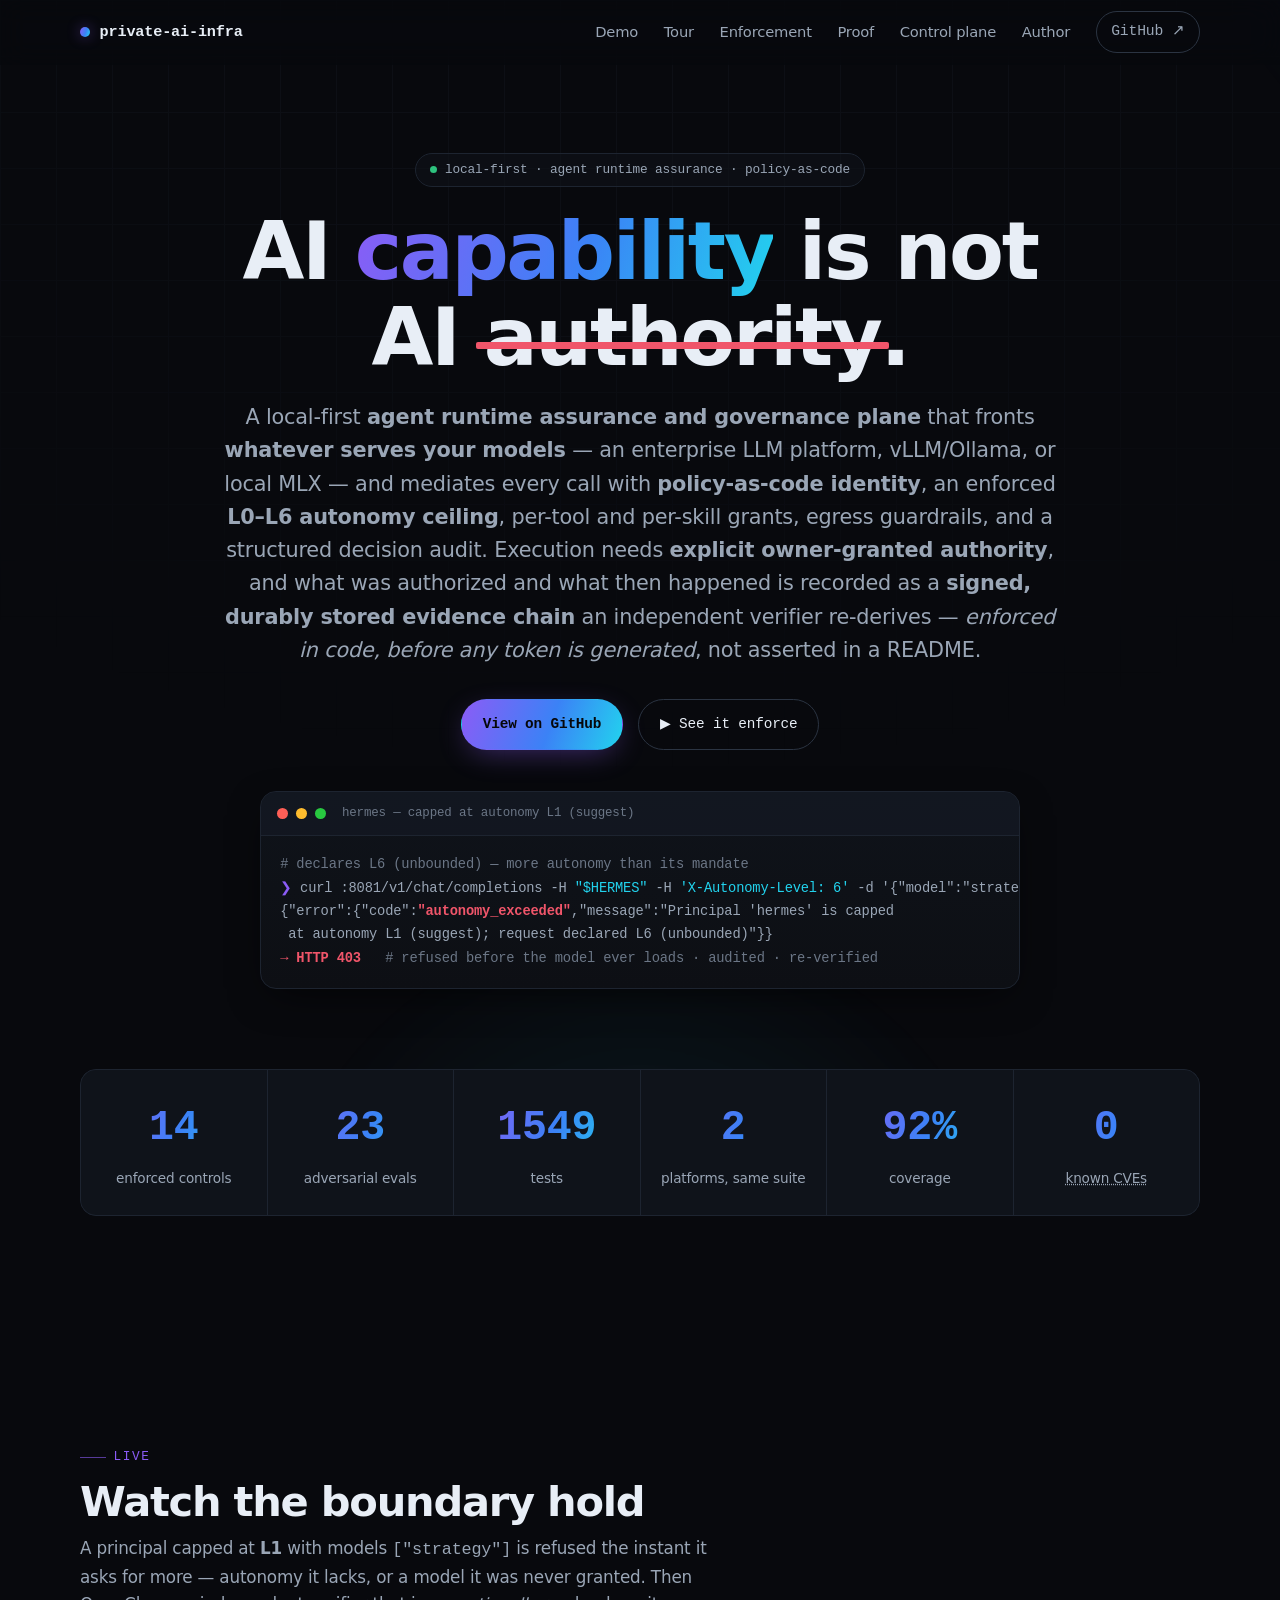
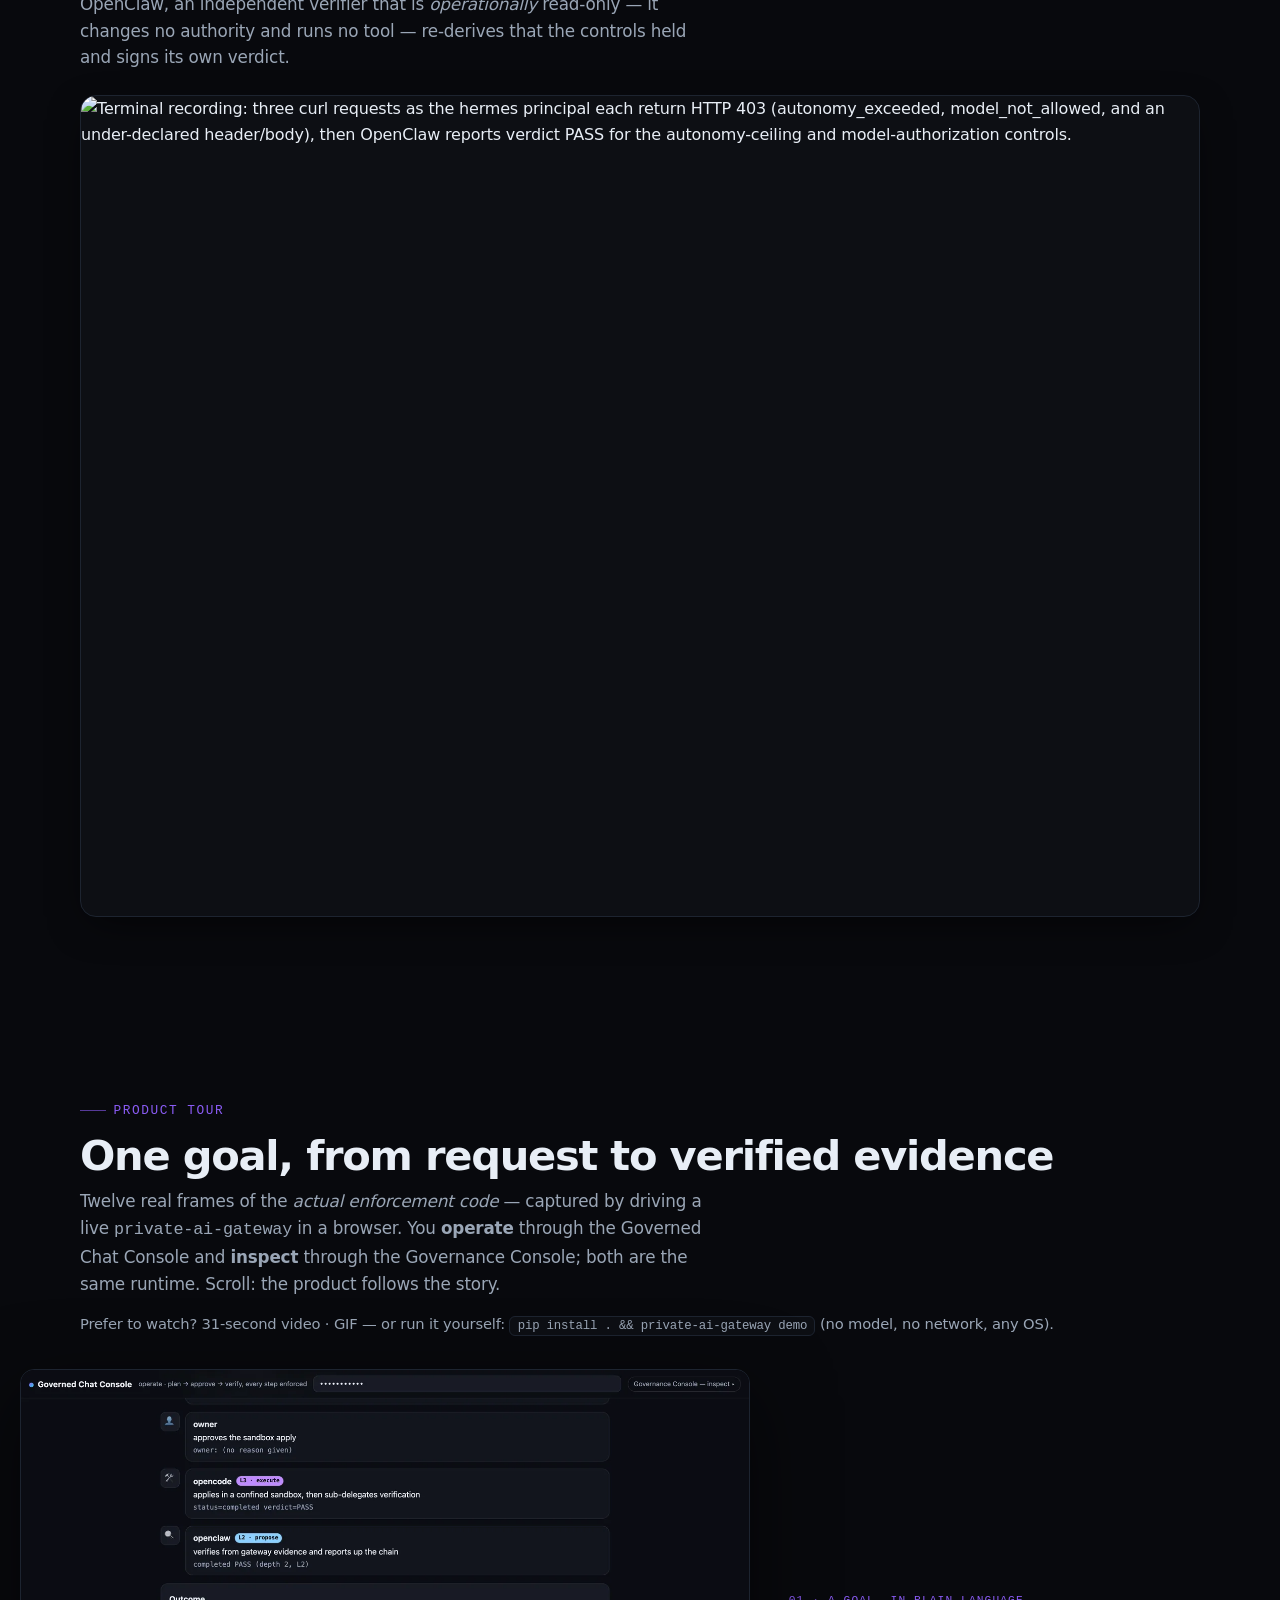
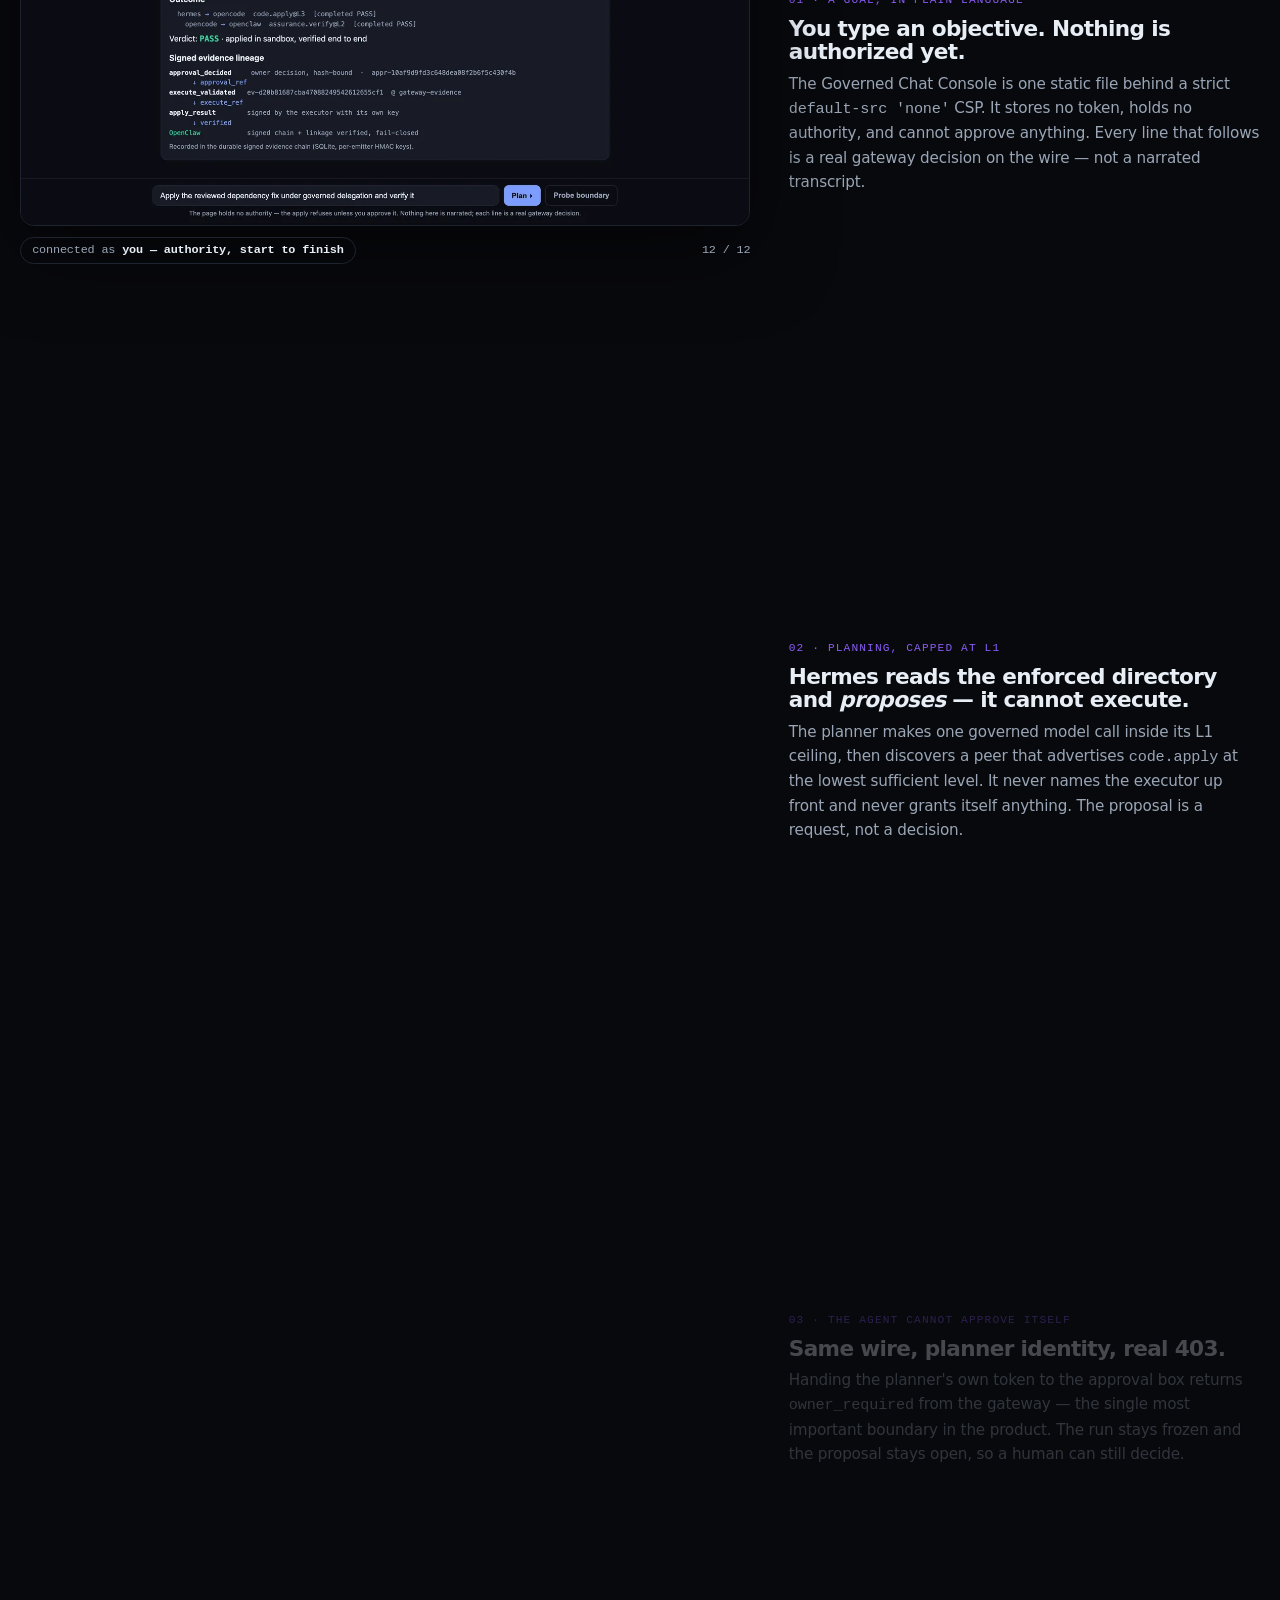
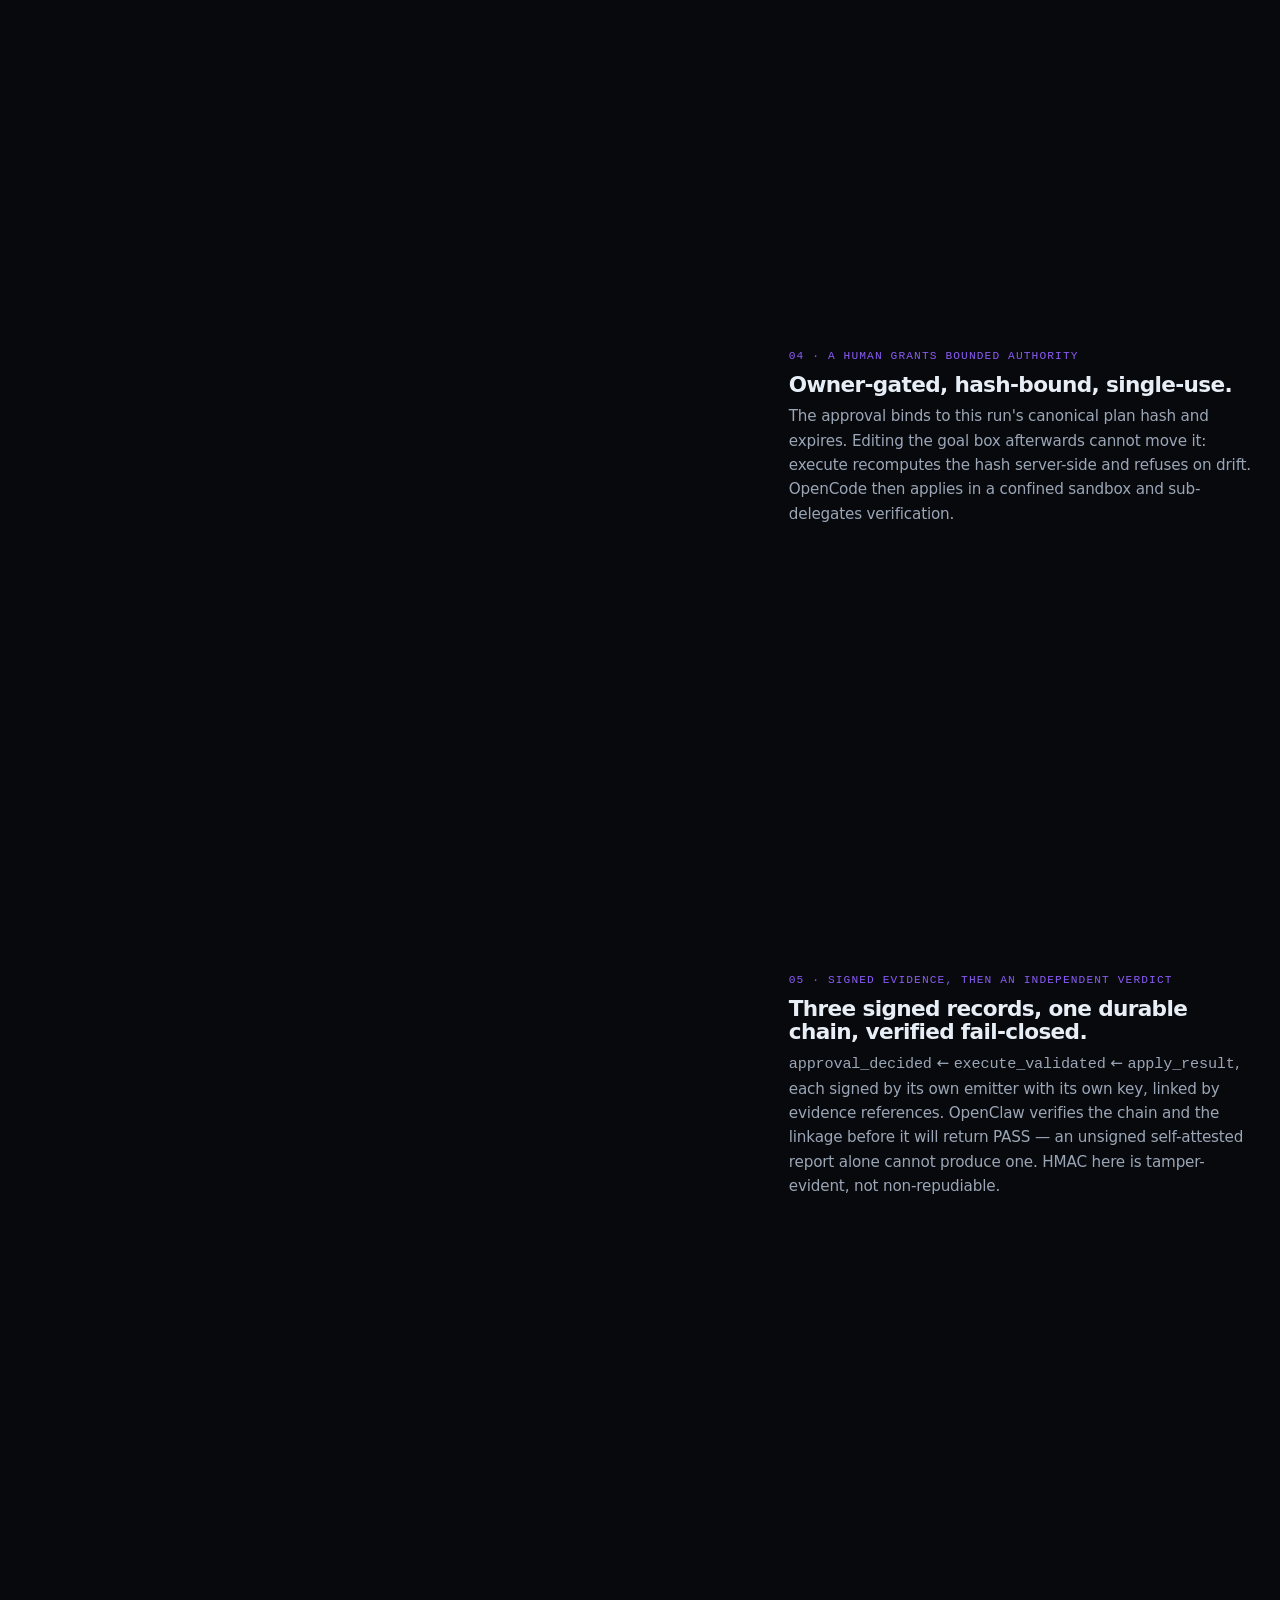
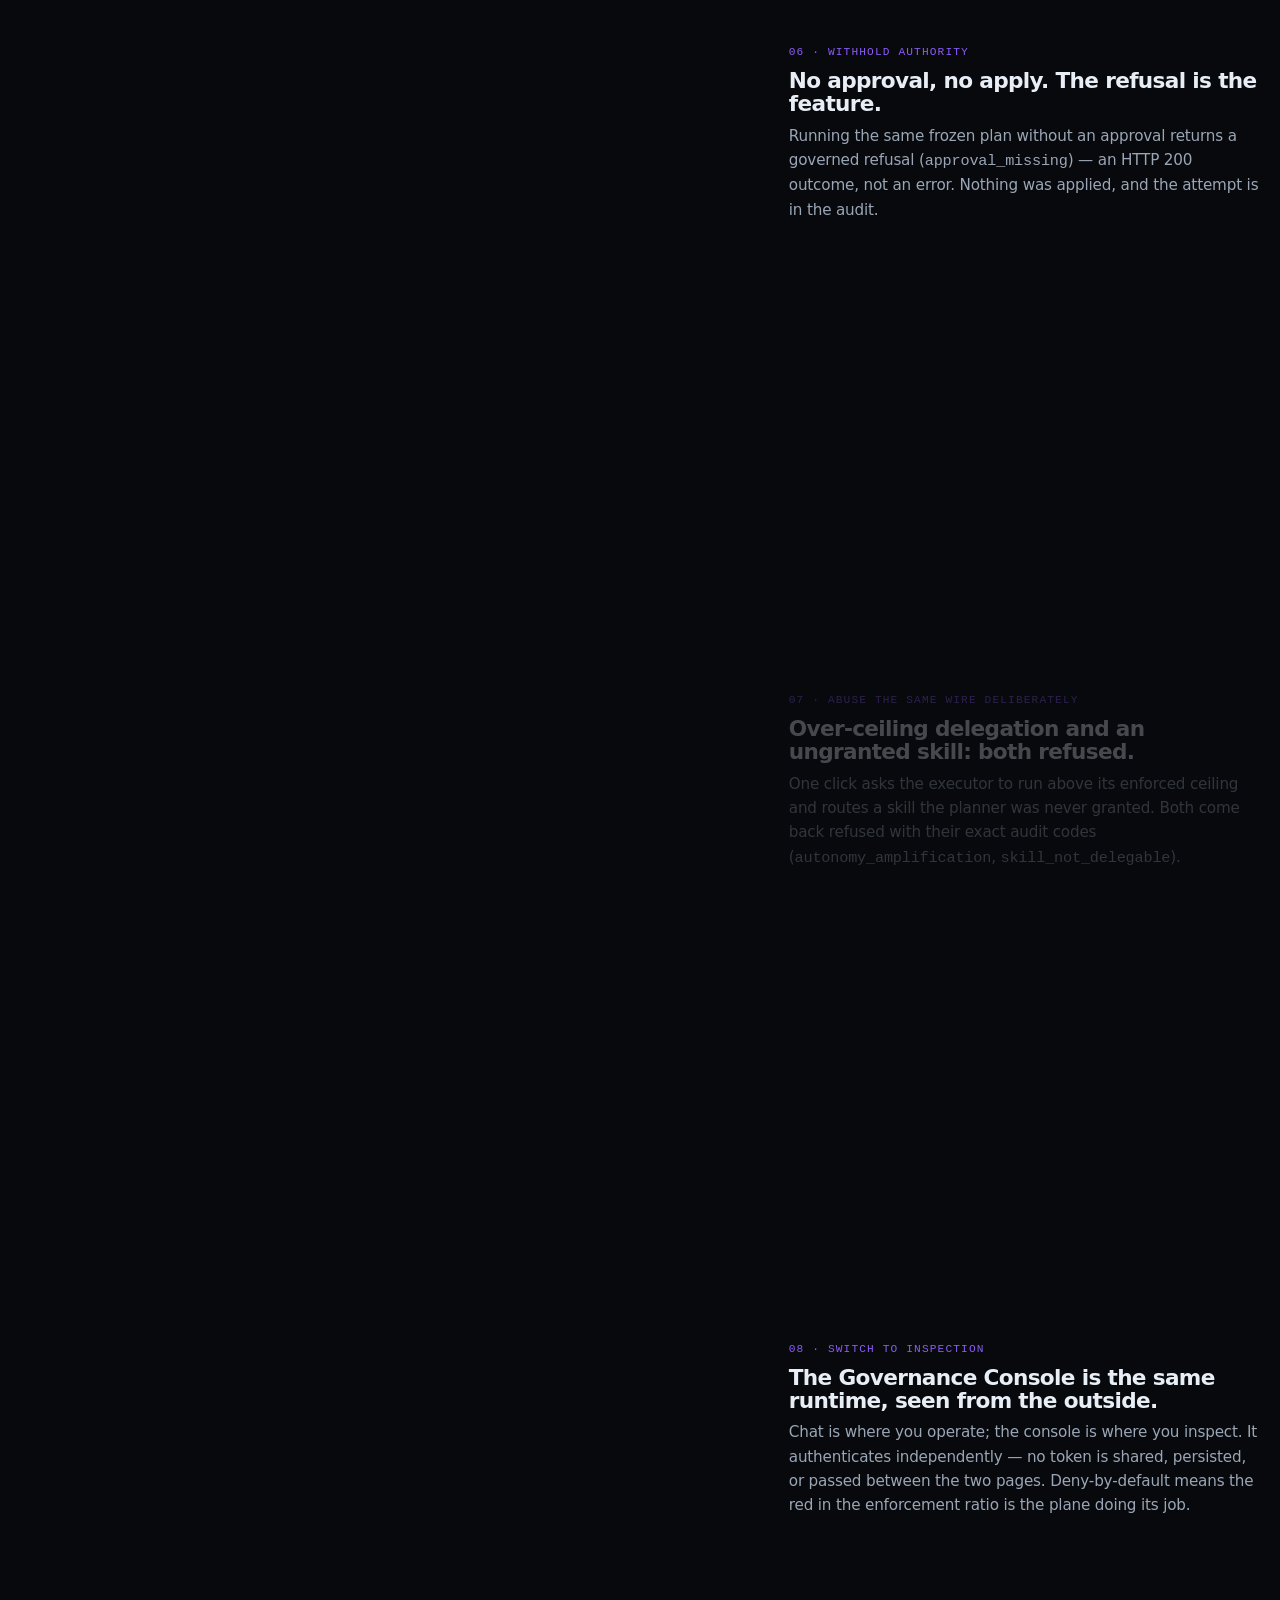
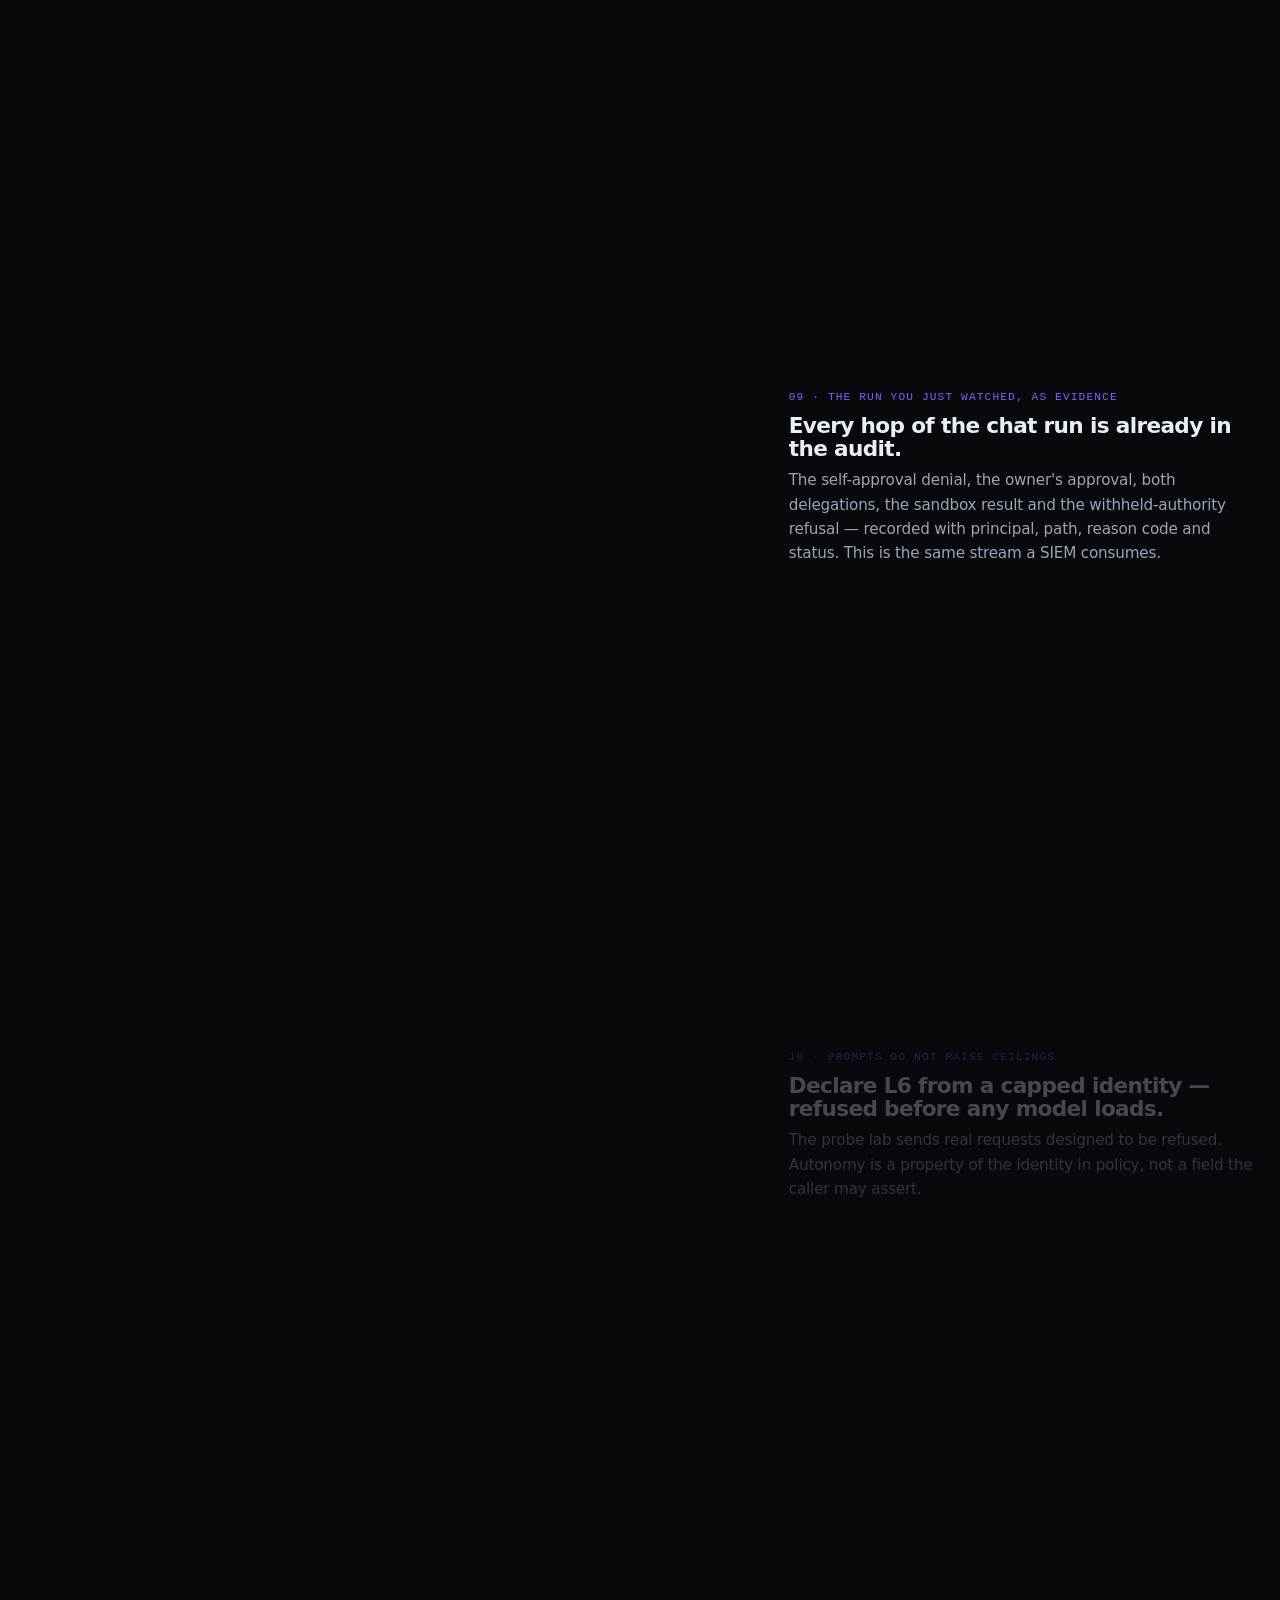
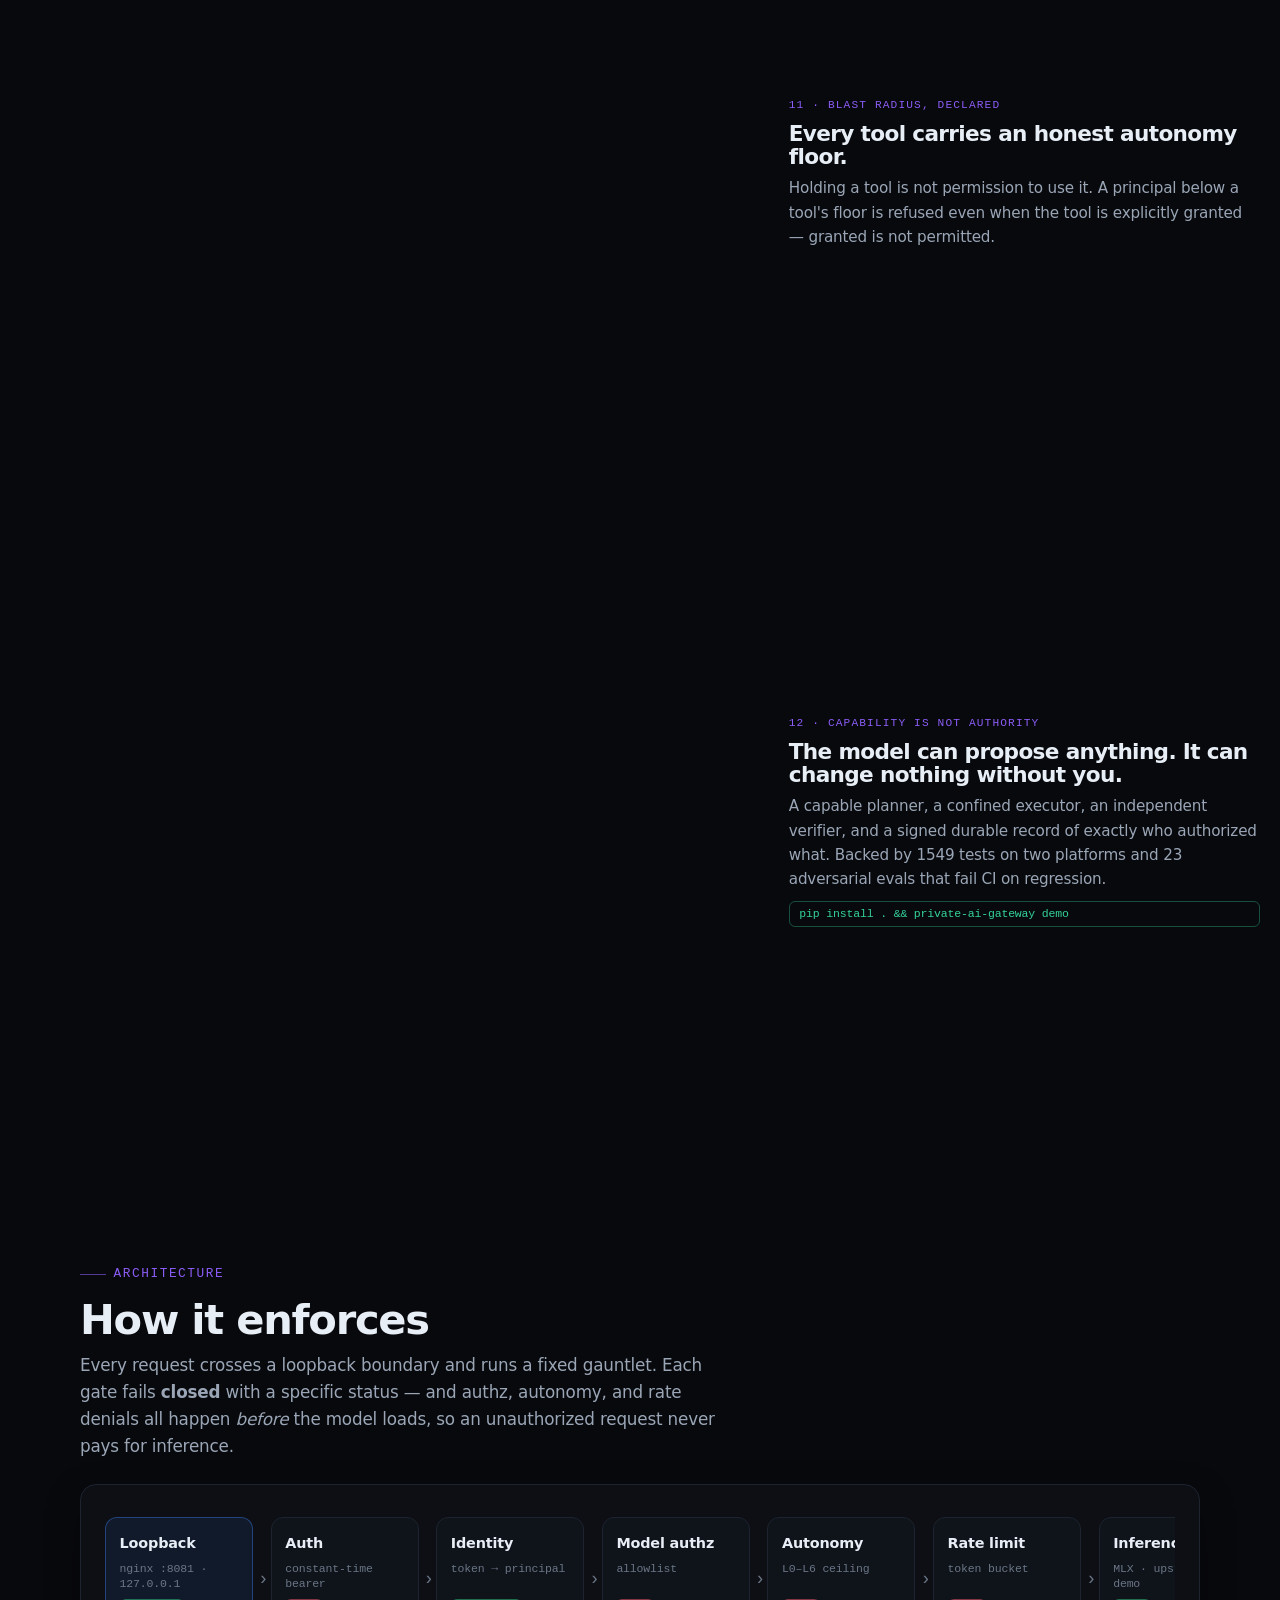
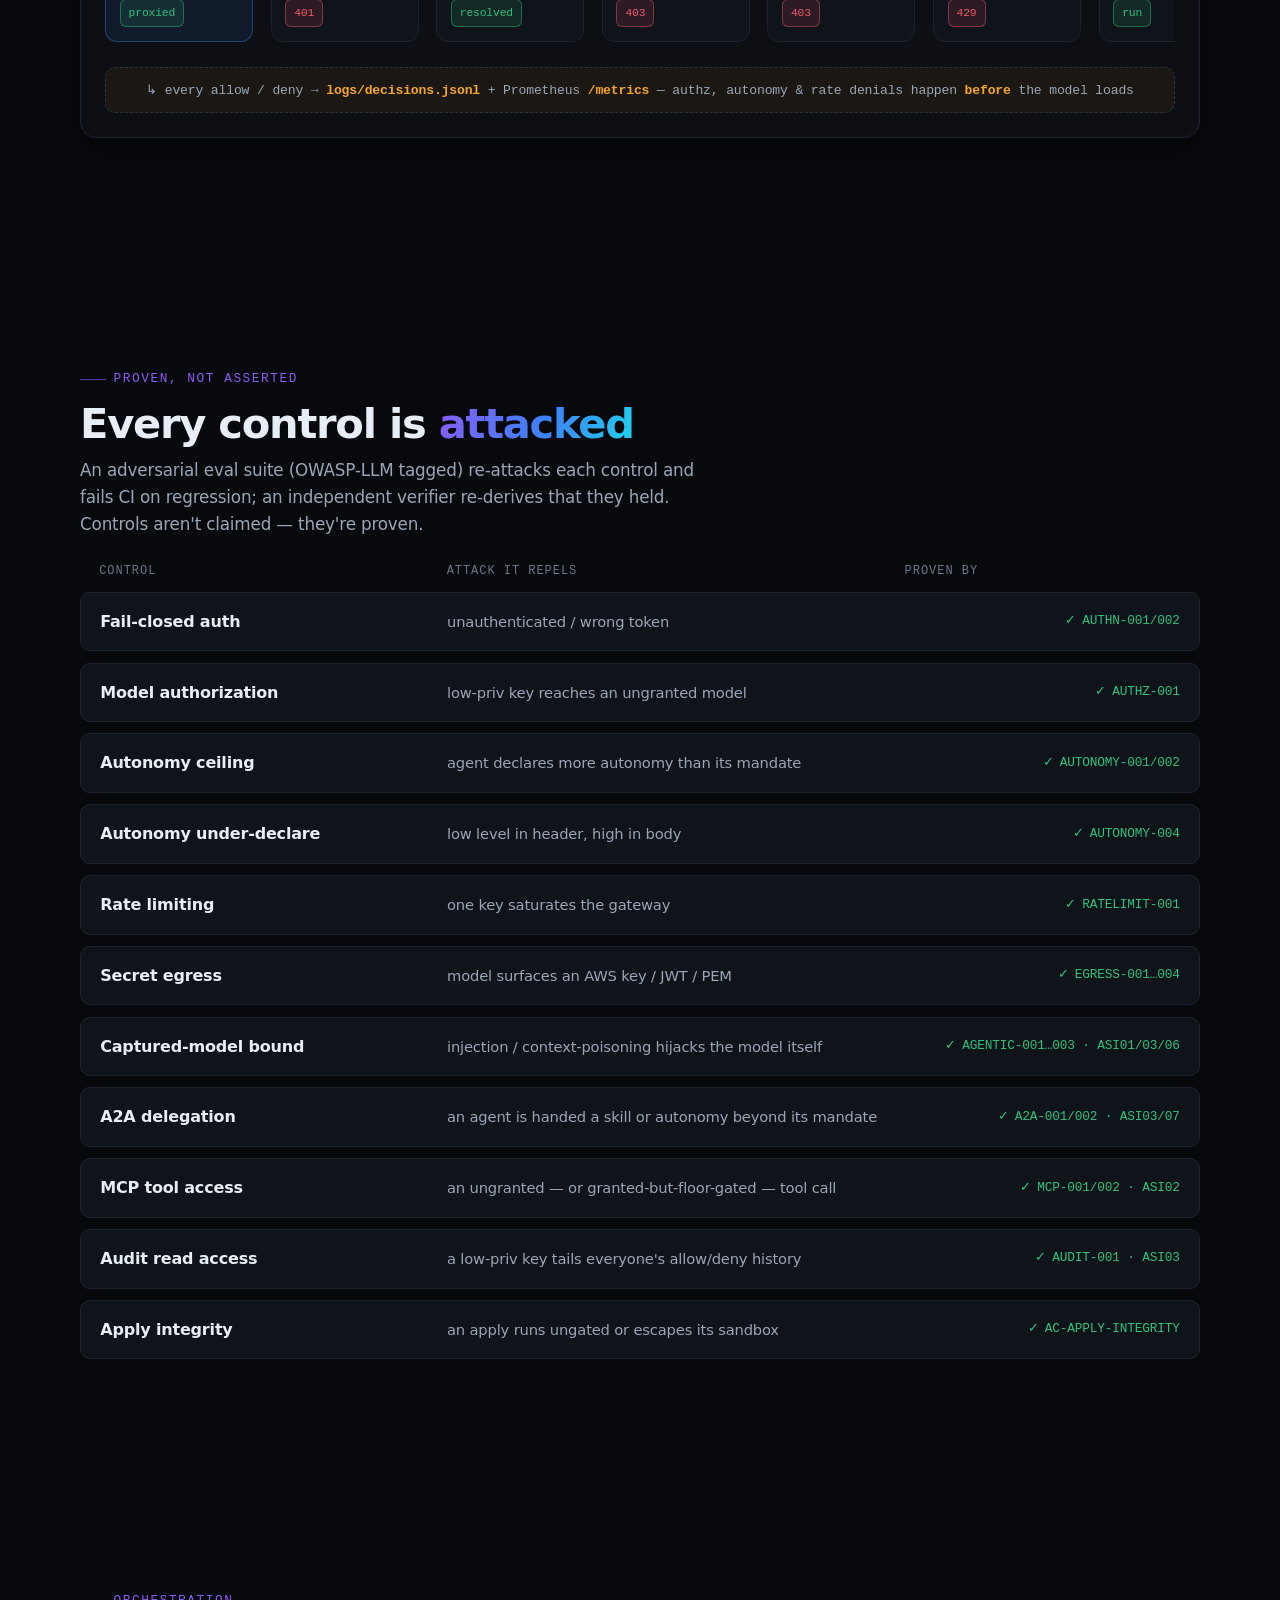
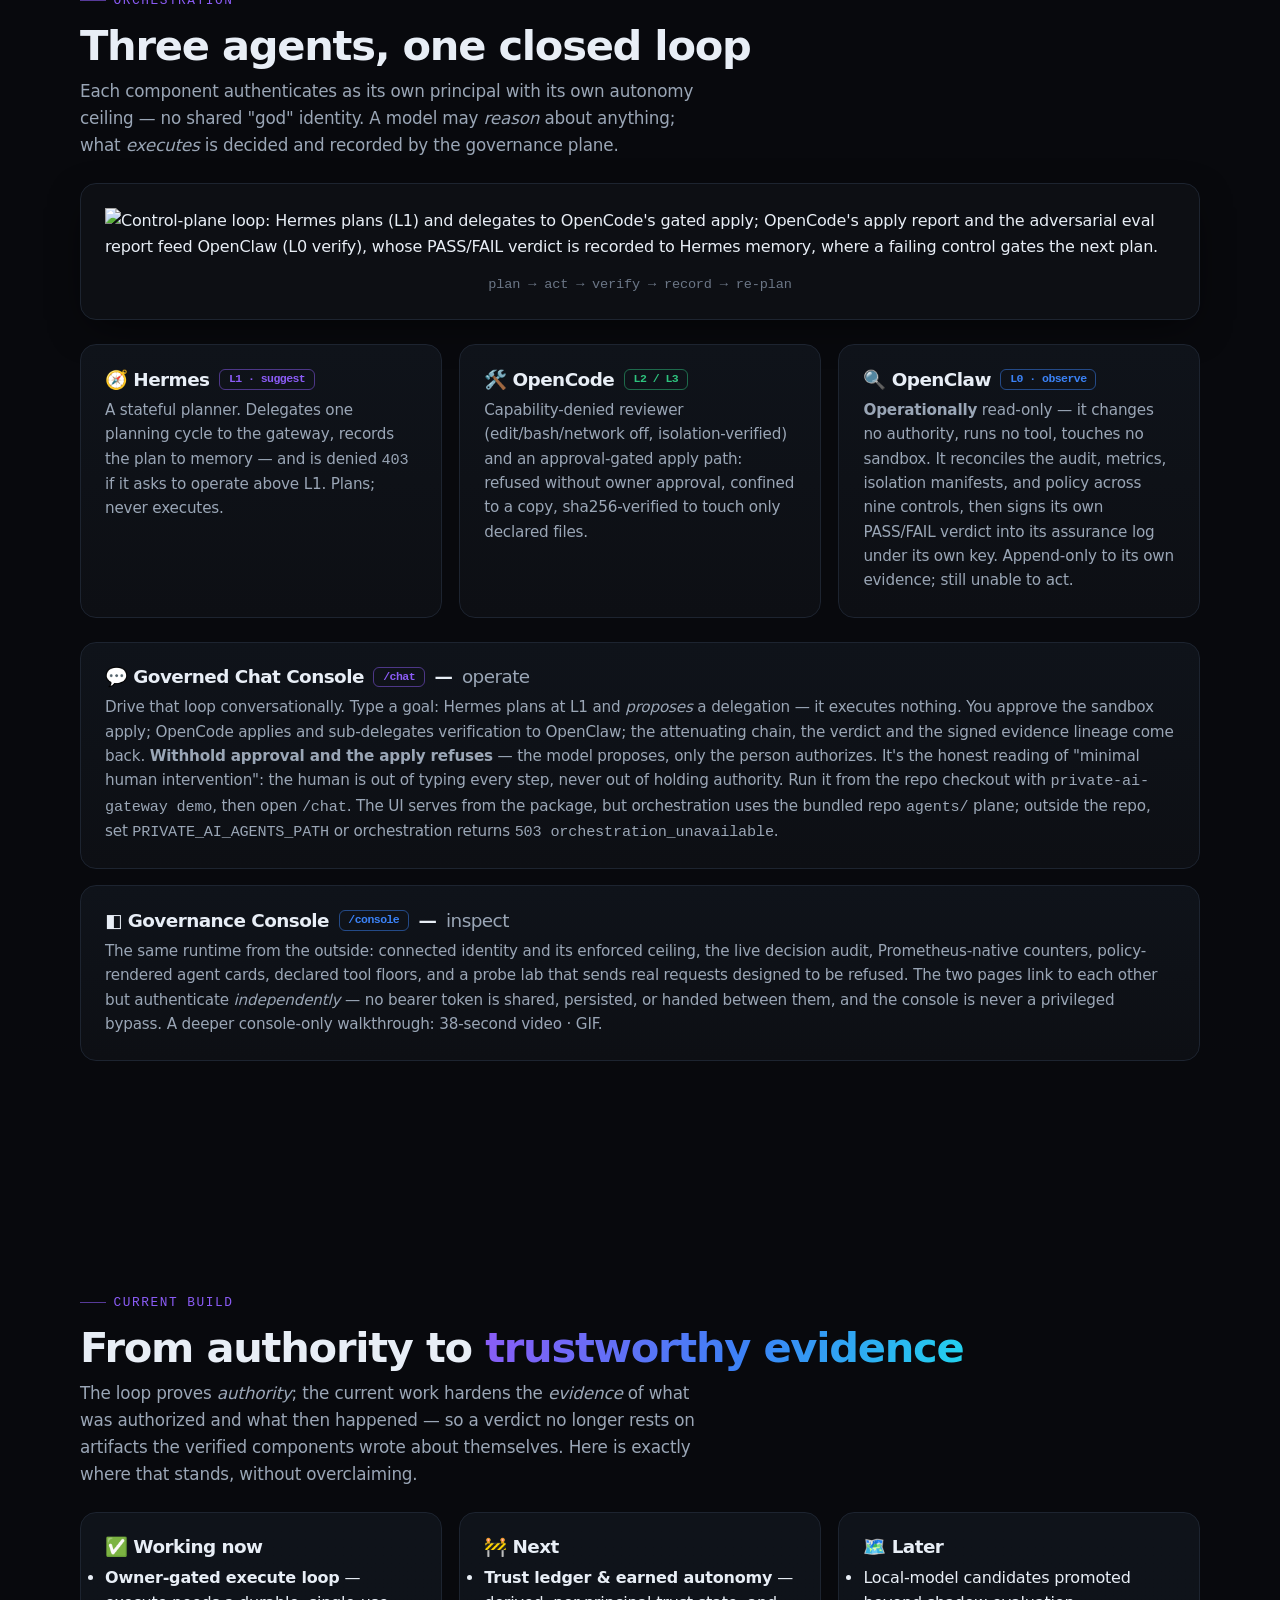
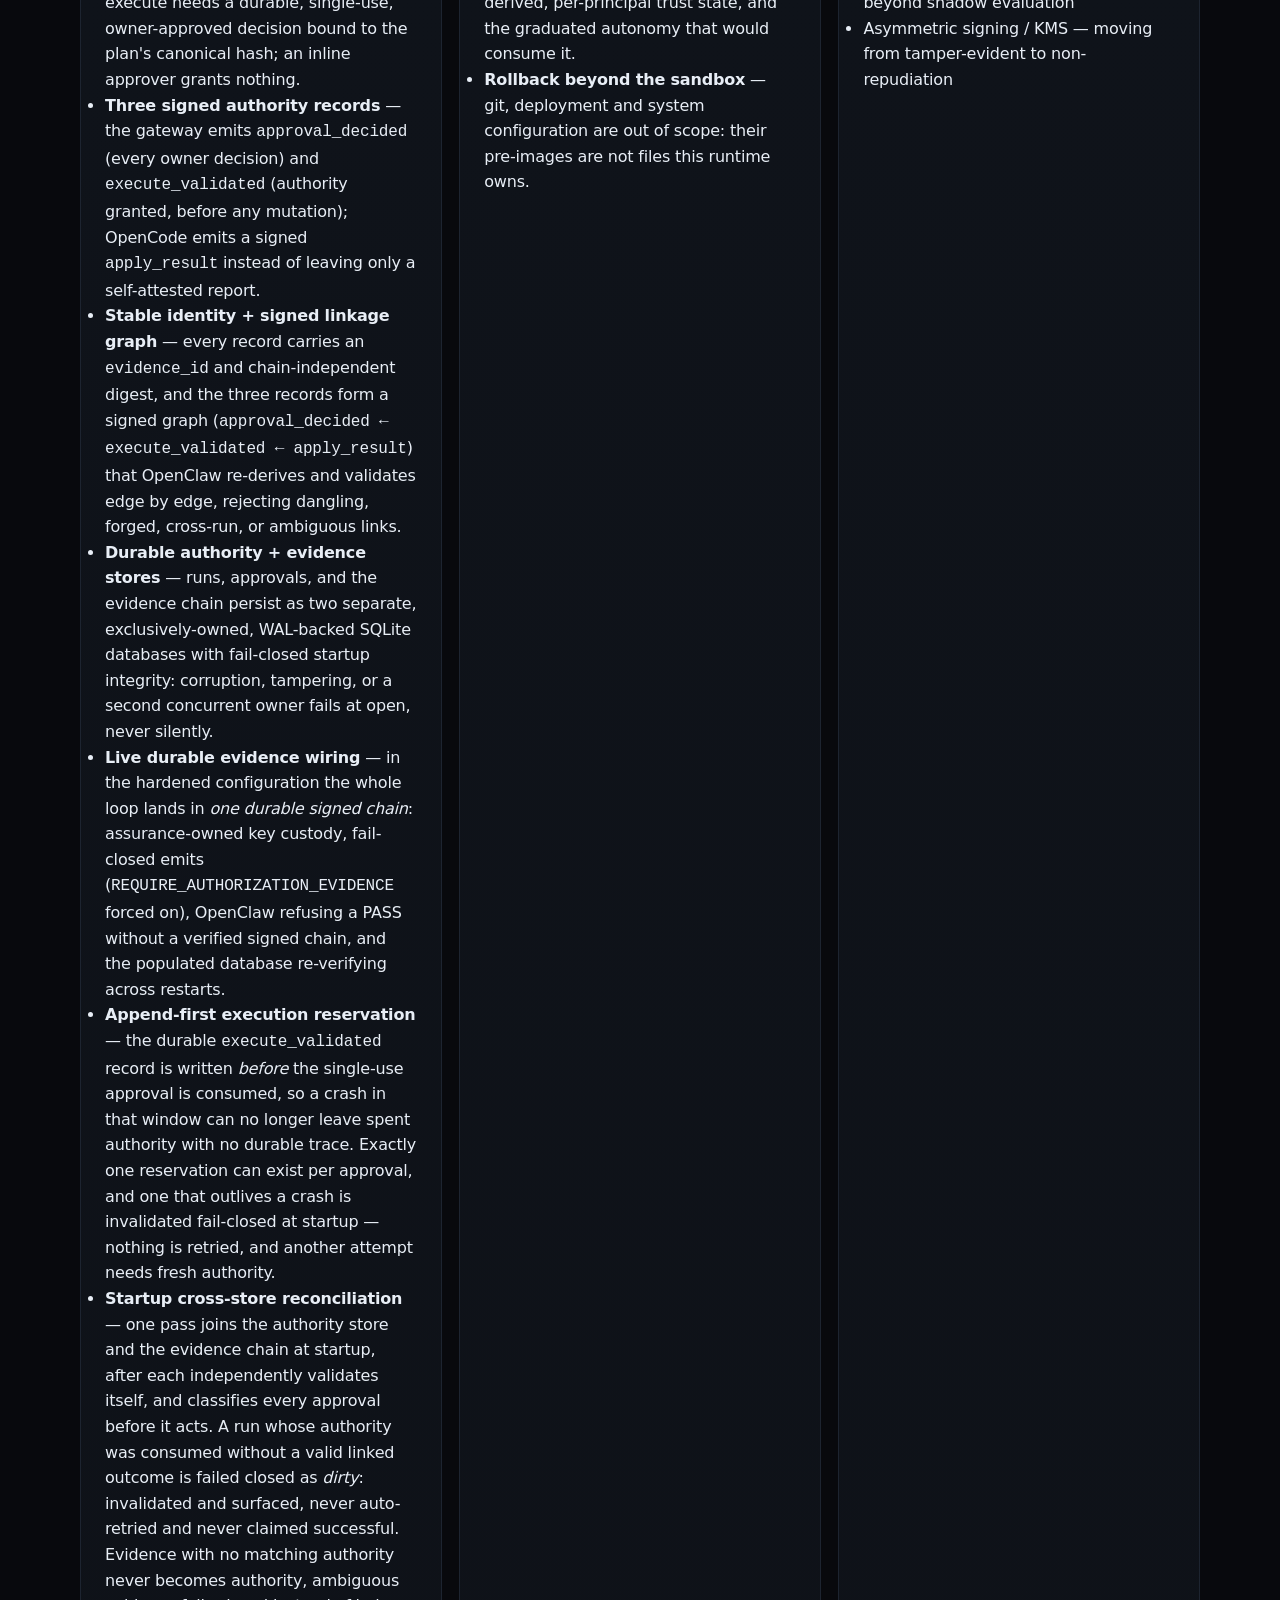
==== commit ea3b0047: "Find out whether a leasable lane exists, empirically The protected-surface gate leaves everything no" ====
--- a/site/index.html
+++ b/site/index.html
@@ -68,7 +68,7 @@
       <div class="stats reveal">
         <div class="stat"><div class="num g" data-count="14">14</div><div class="lbl">enforced controls</div></div>
         <div class="stat"><div class="num g" data-count="23">23</div><div class="lbl">adversarial evals</div></div>
-        <div class="stat"><div class="num g" data-count="1478">1478</div><div class="lbl">tests</div></div>
+        <div class="stat"><div class="num g" data-count="1549">1549</div><div class="lbl">tests</div></div>
         <div class="stat"><div class="num g" data-count="2">2</div><div class="lbl">platforms, same suite</div></div>
         <div class="stat"><div class="num g" data-count="92" data-suffix="%">92%</div><div class="lbl">coverage</div></div>
         <div class="stat"><div class="num g" data-count="0">0</div><div class="lbl"><a href="https://github.com/debshikhar-sec/private-ai-infra/blob/main/docs/cve-scan-benchmark.md" style="color:inherit;text-decoration:underline dotted">known CVEs</a></div></div>
@@ -207,7 +207,7 @@
             <div class="tk">12 · Capability is not authority</div>
             <h3>The model can propose anything. It can change nothing without you.</h3>
             <p>A capable planner, a confined executor, an independent verifier, and a signed durable record
-              of exactly who authorized what. Backed by 1478 tests on two platforms and 23 adversarial
+              of exactly who authorized what. Backed by 1549 tests on two platforms and 23 adversarial
               evals that fail CI on regression.</p>
             <span class="status ok">pip install . &amp;&amp; private-ai-gateway demo</span>
           </div>
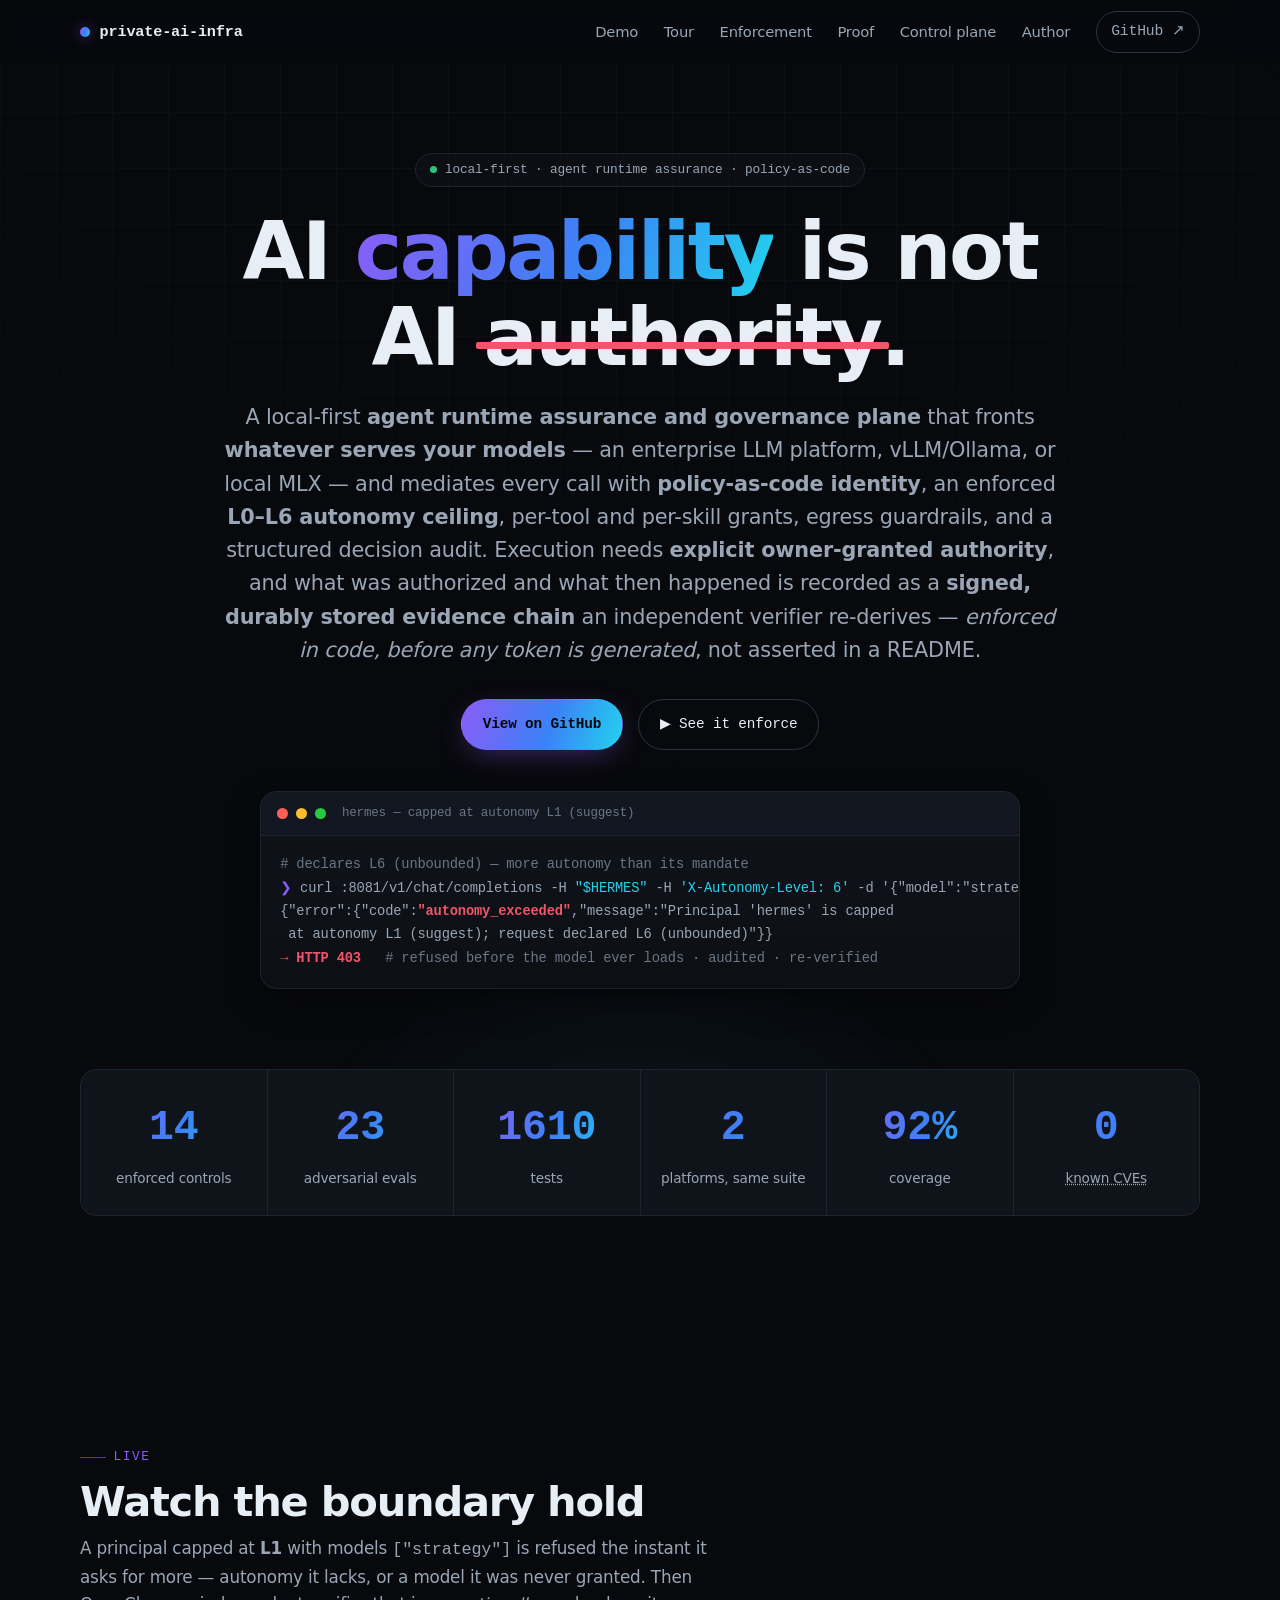
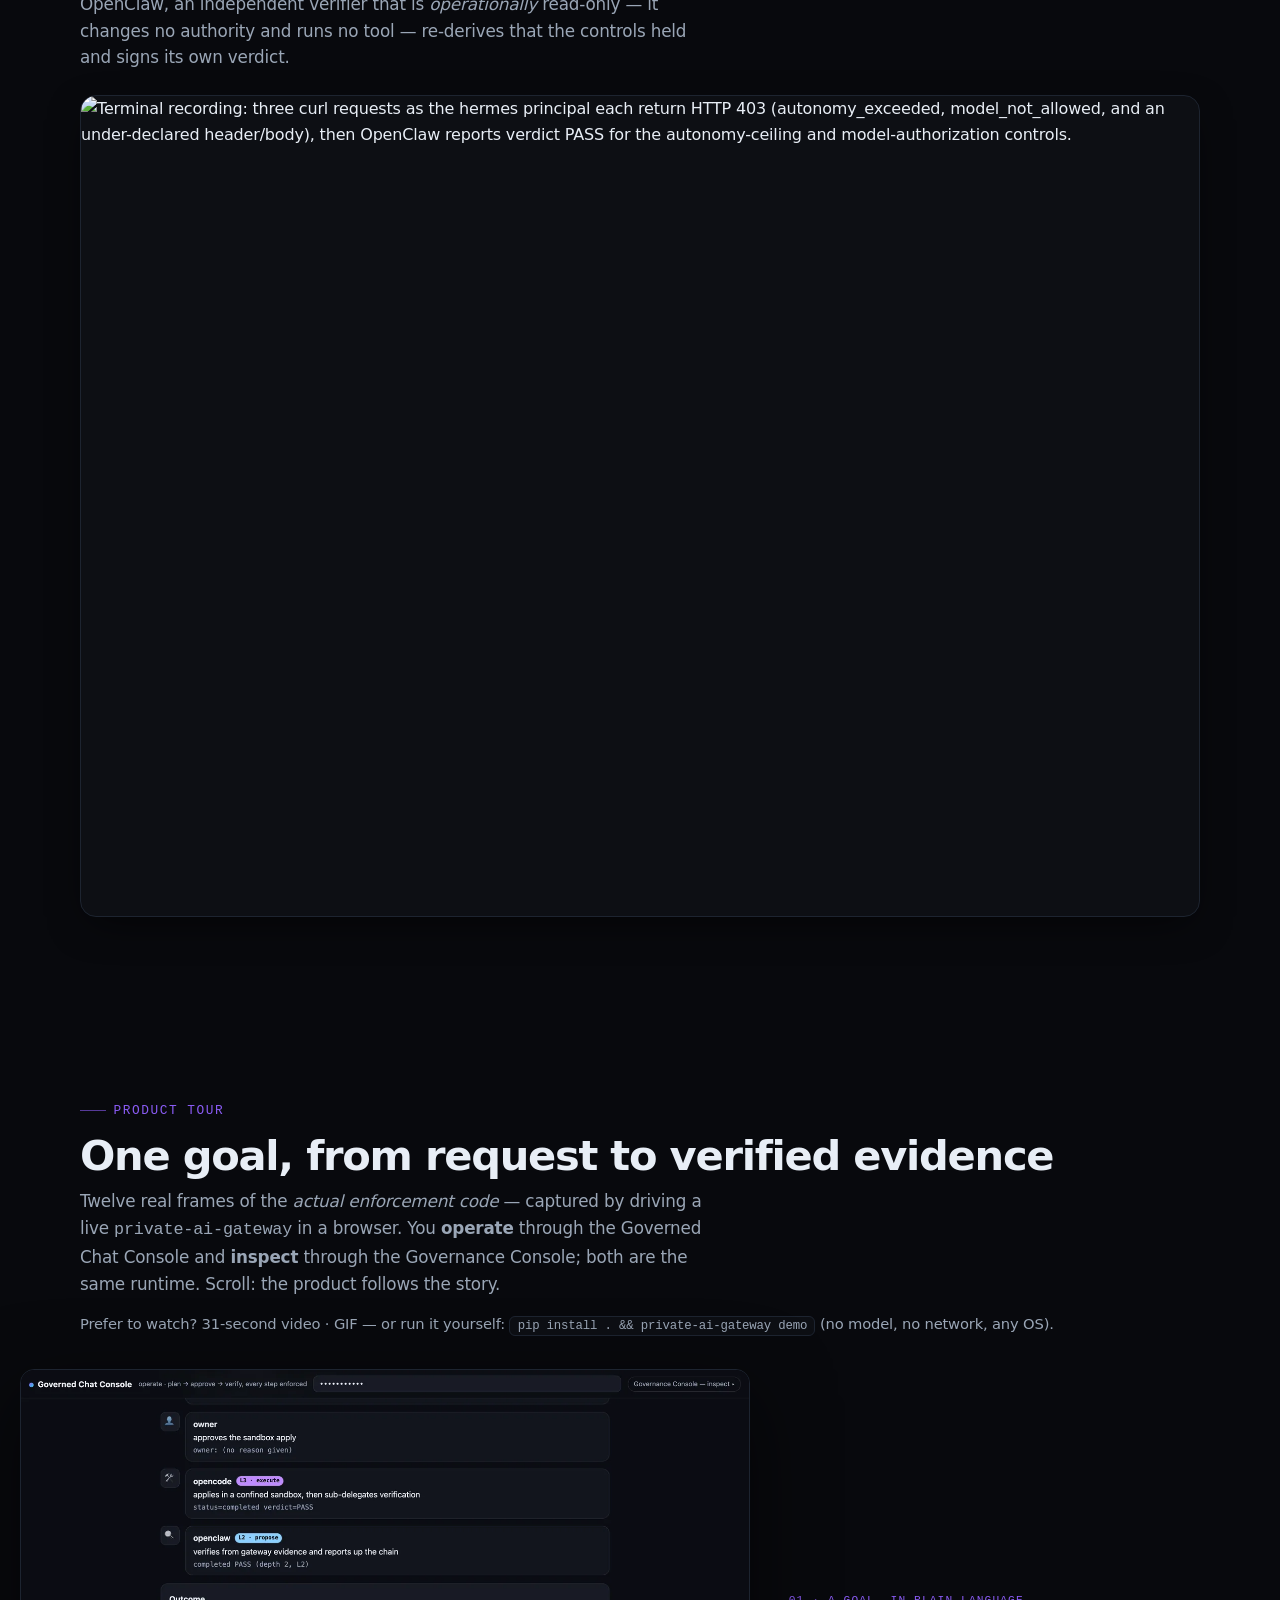
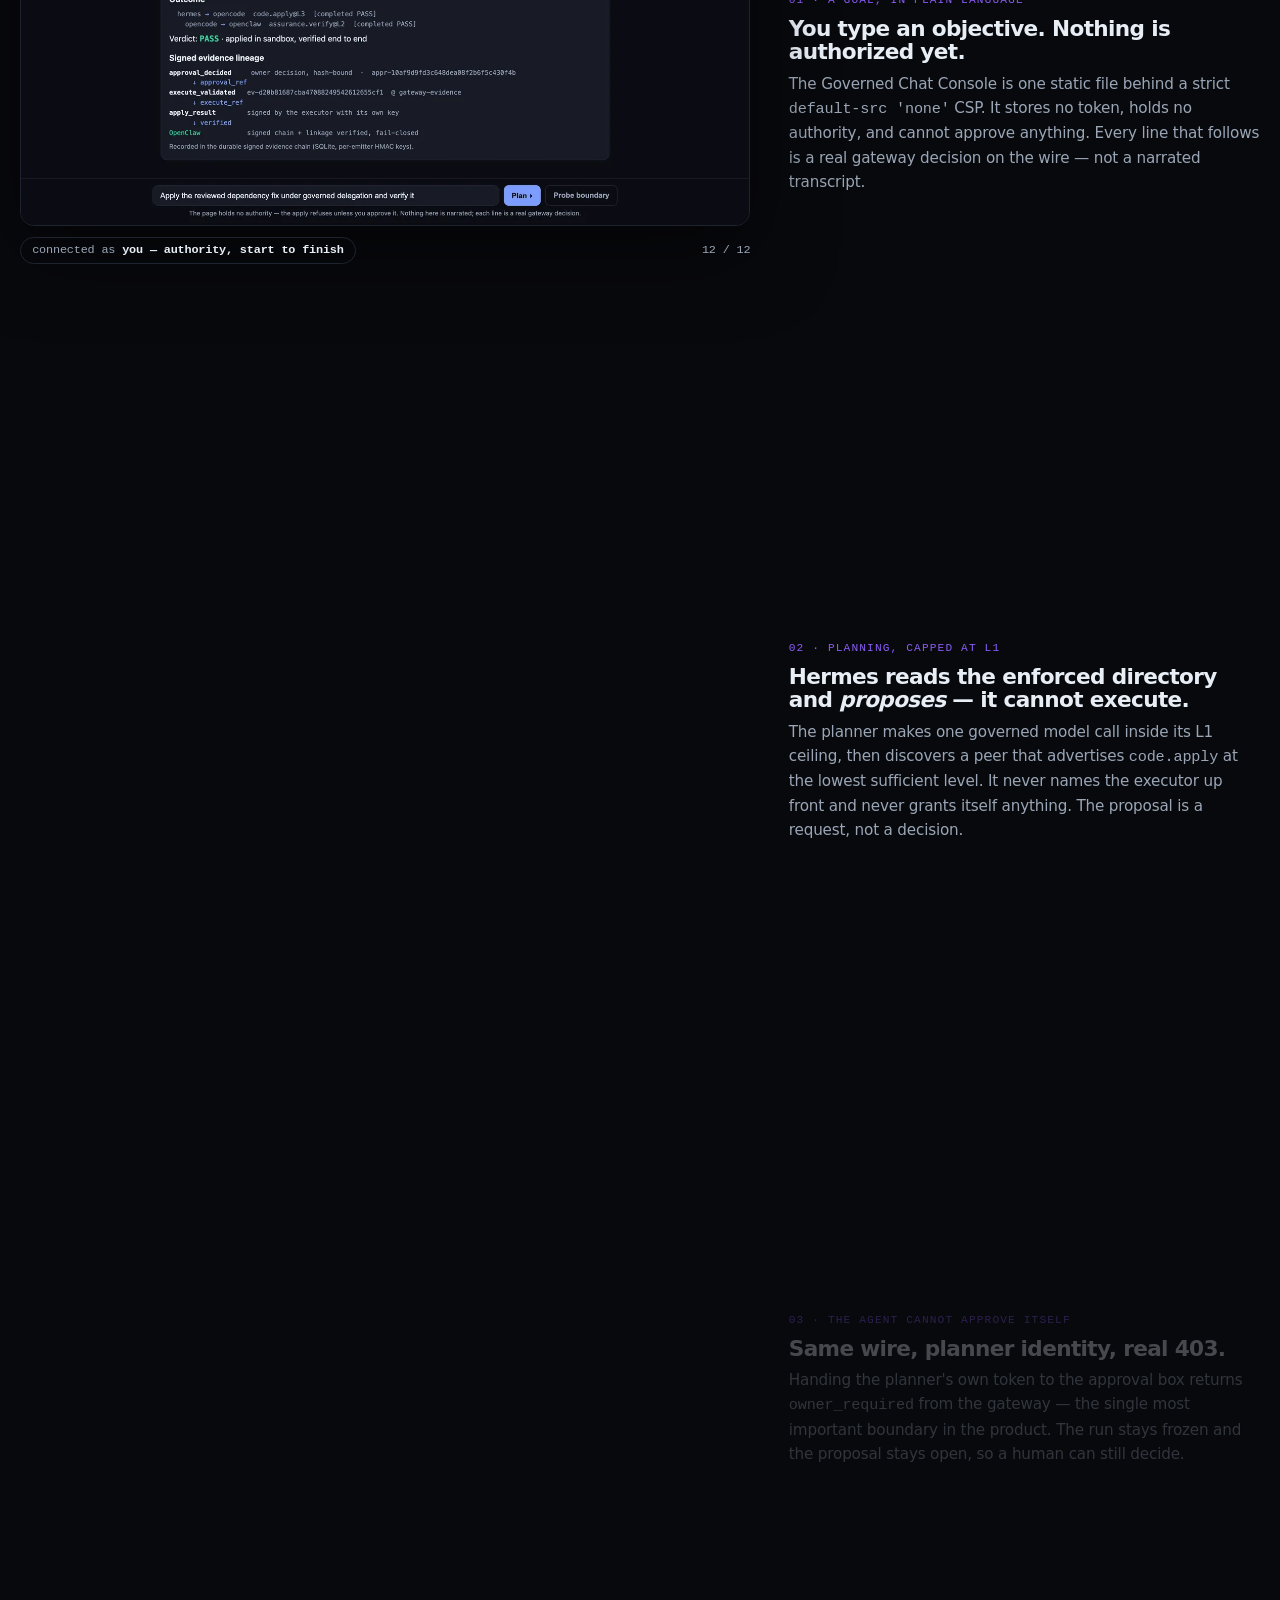
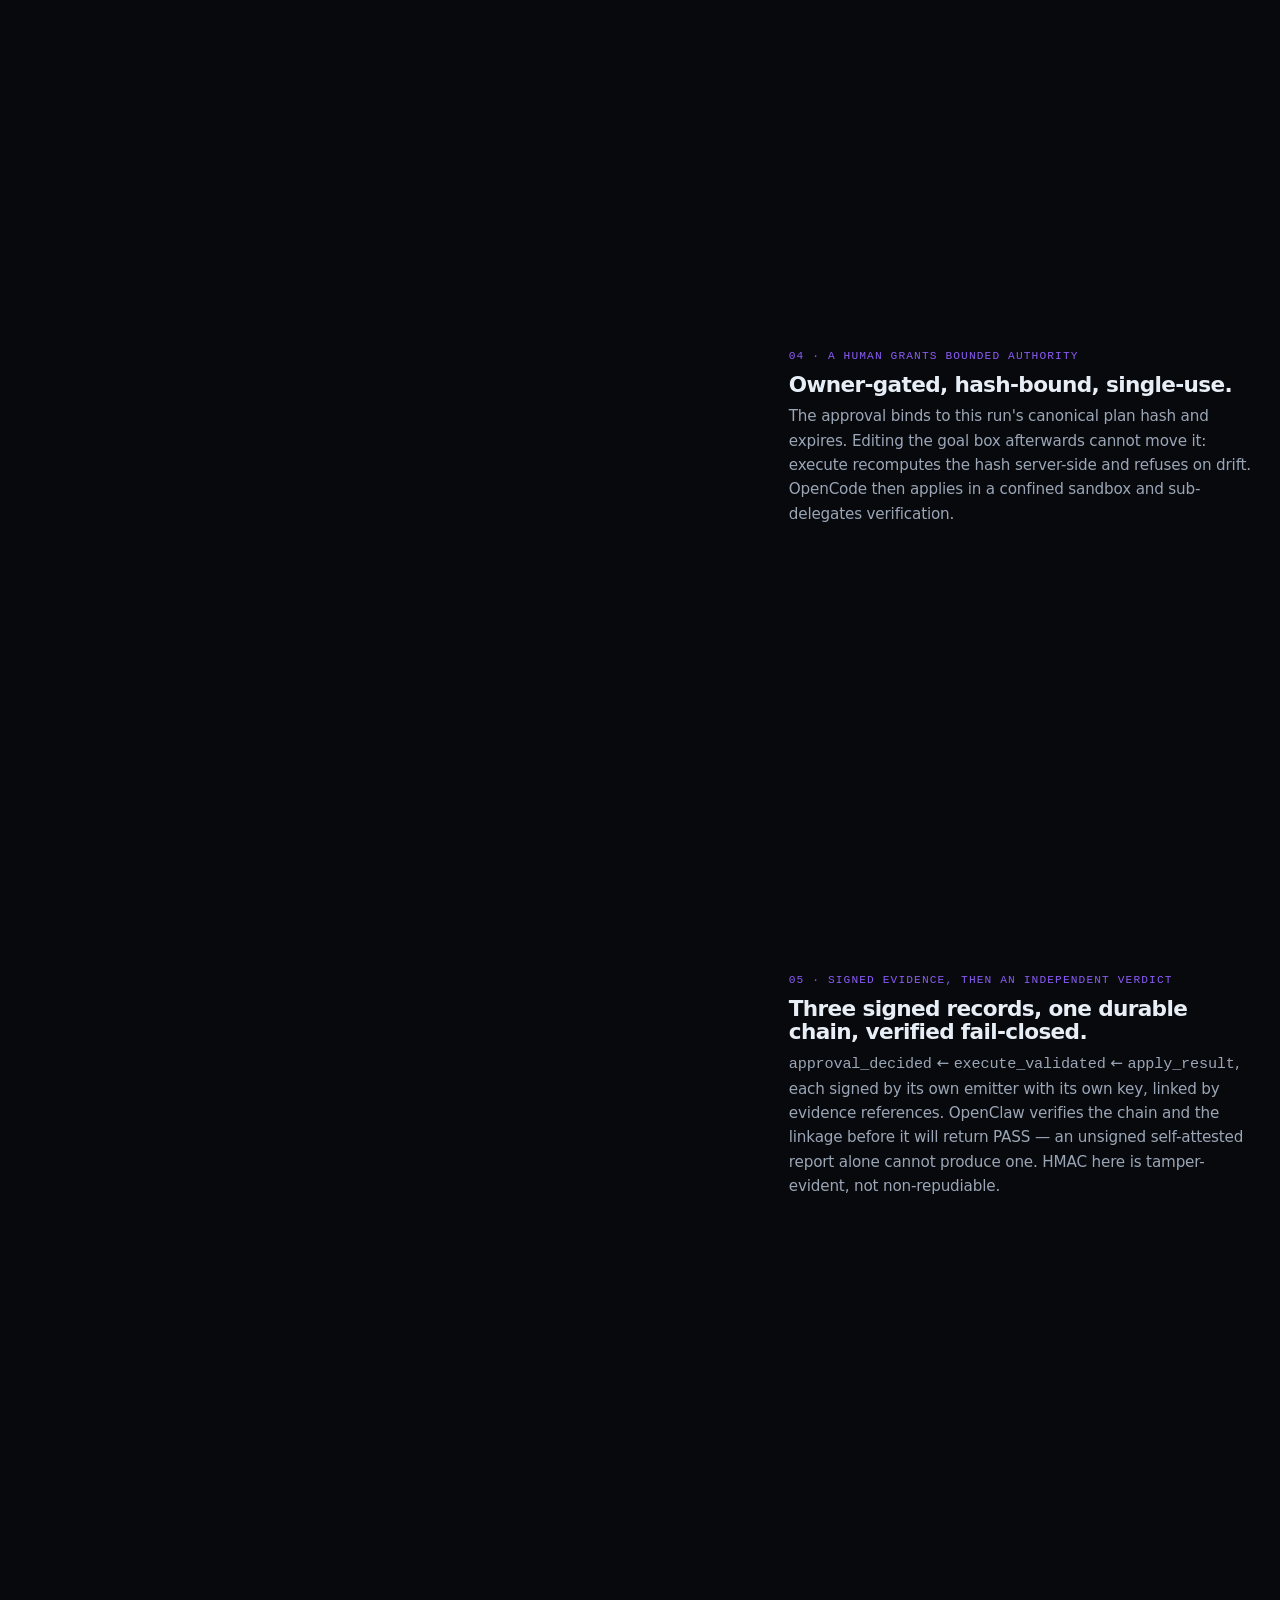
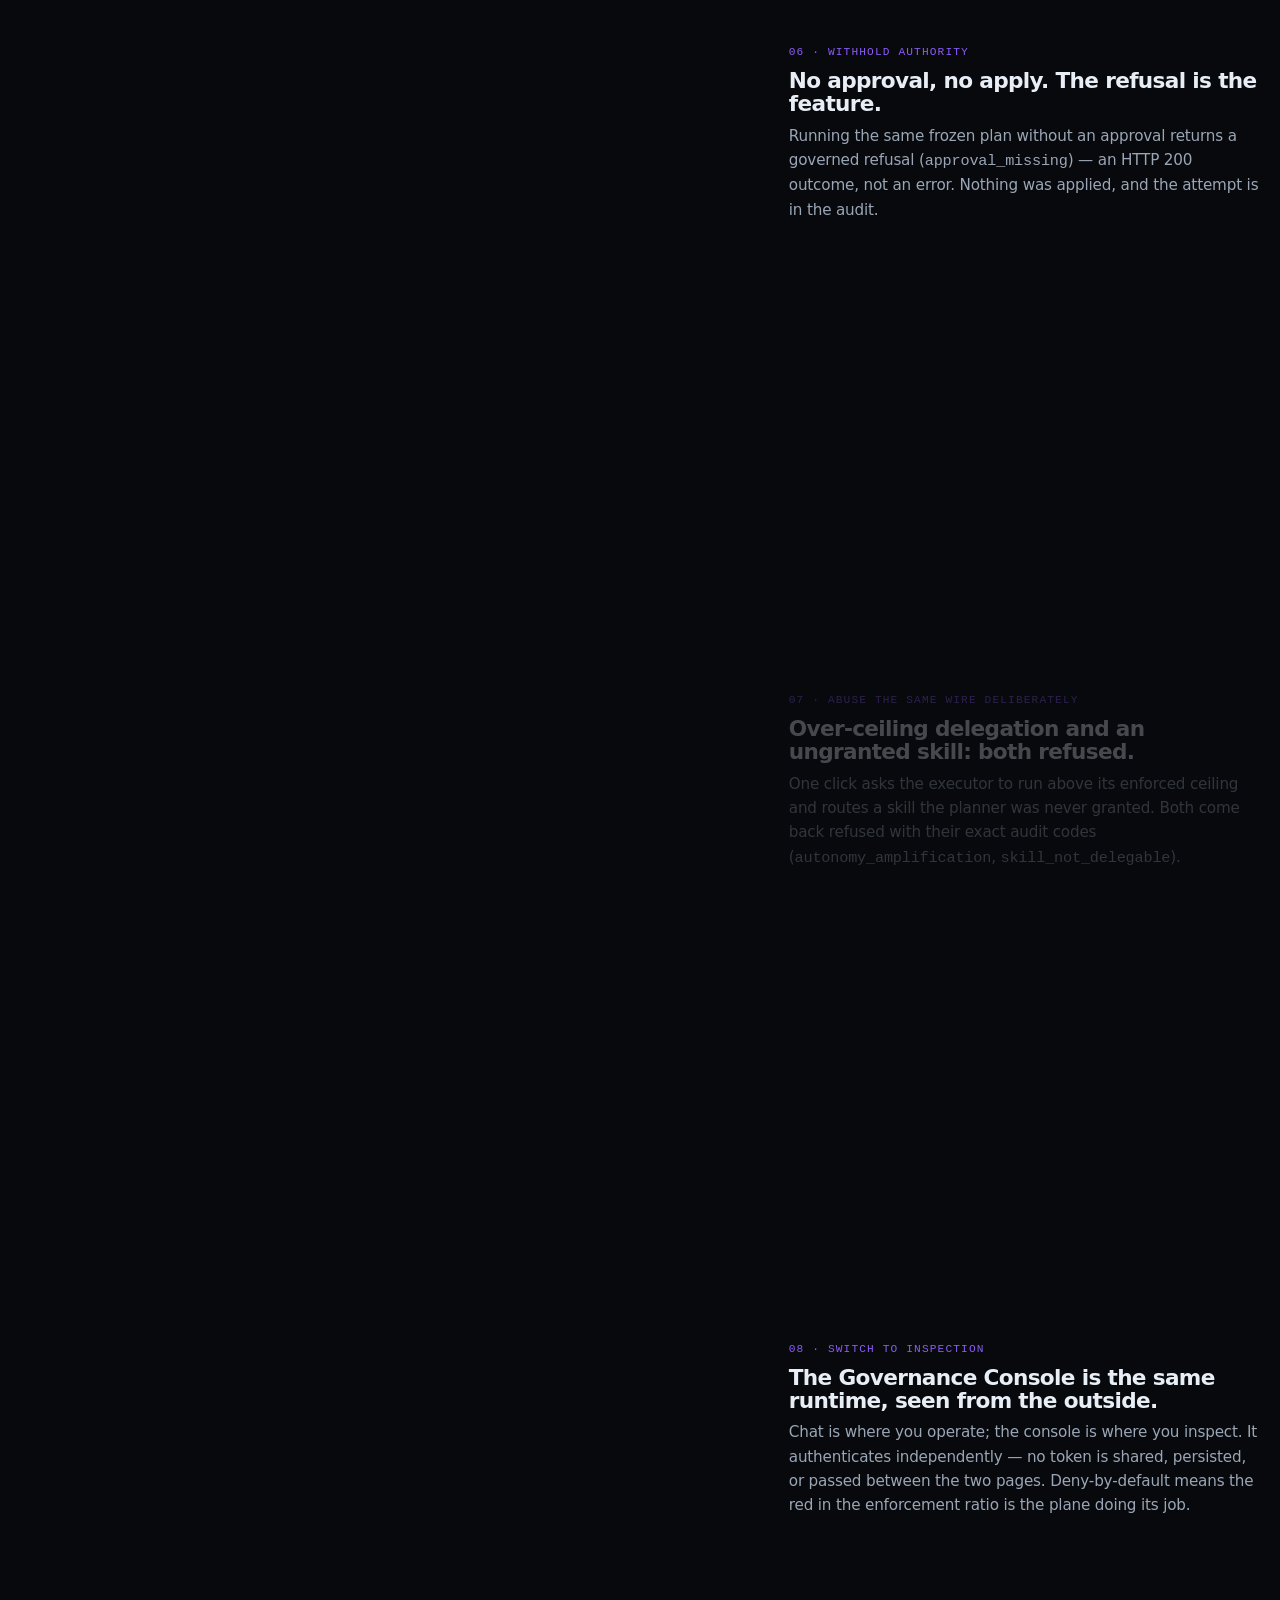
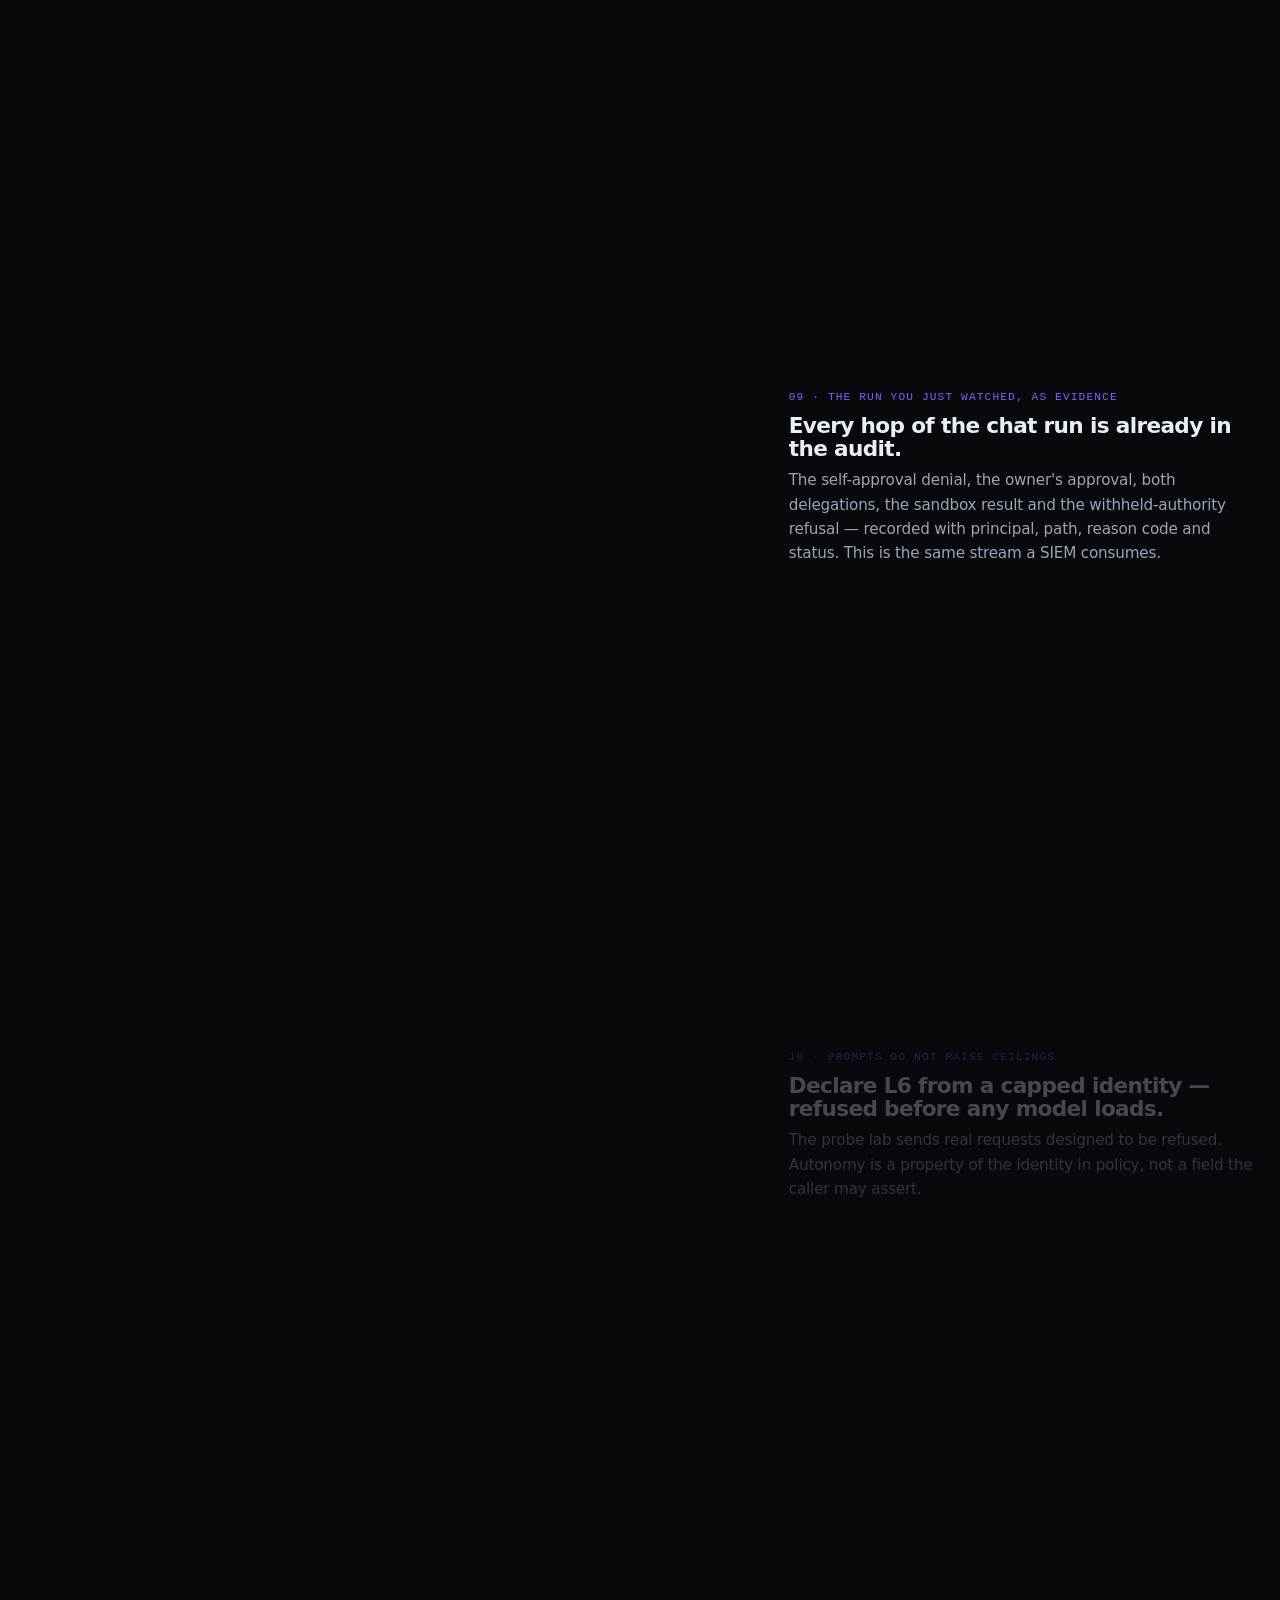
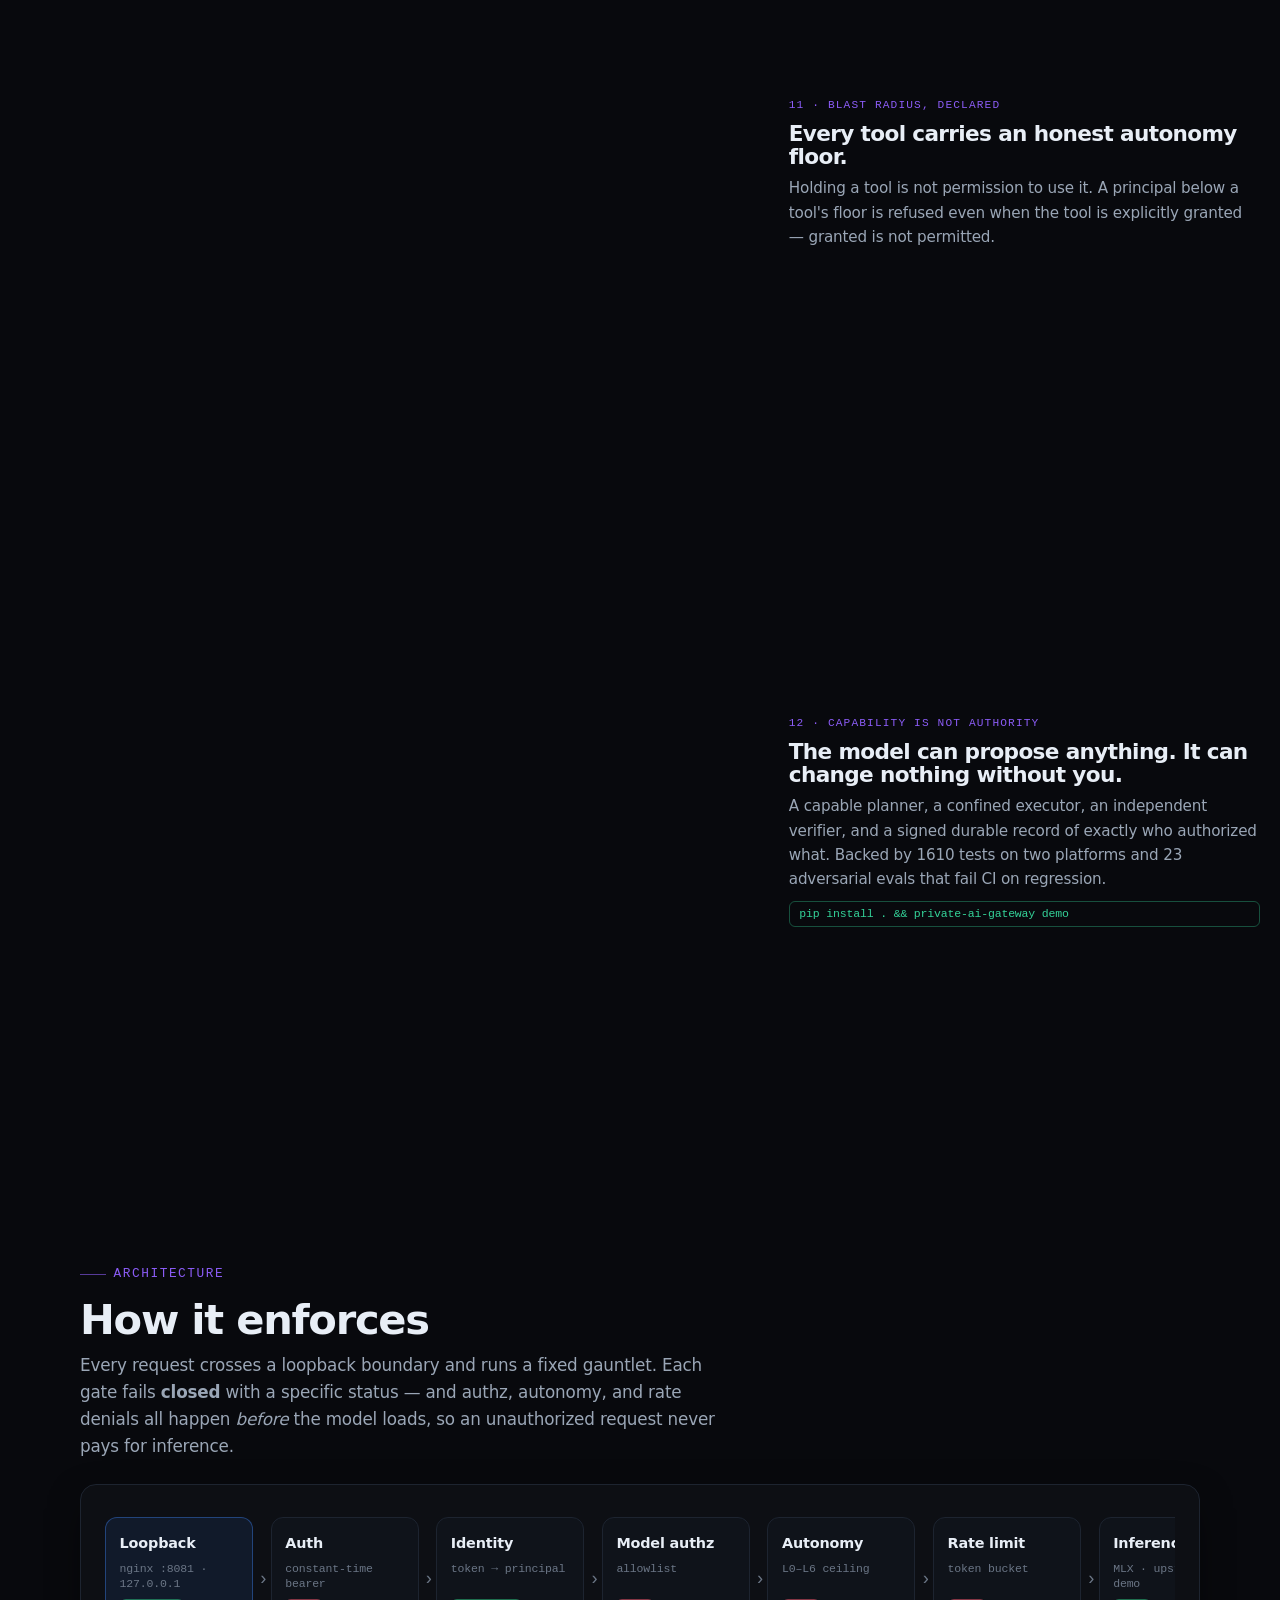
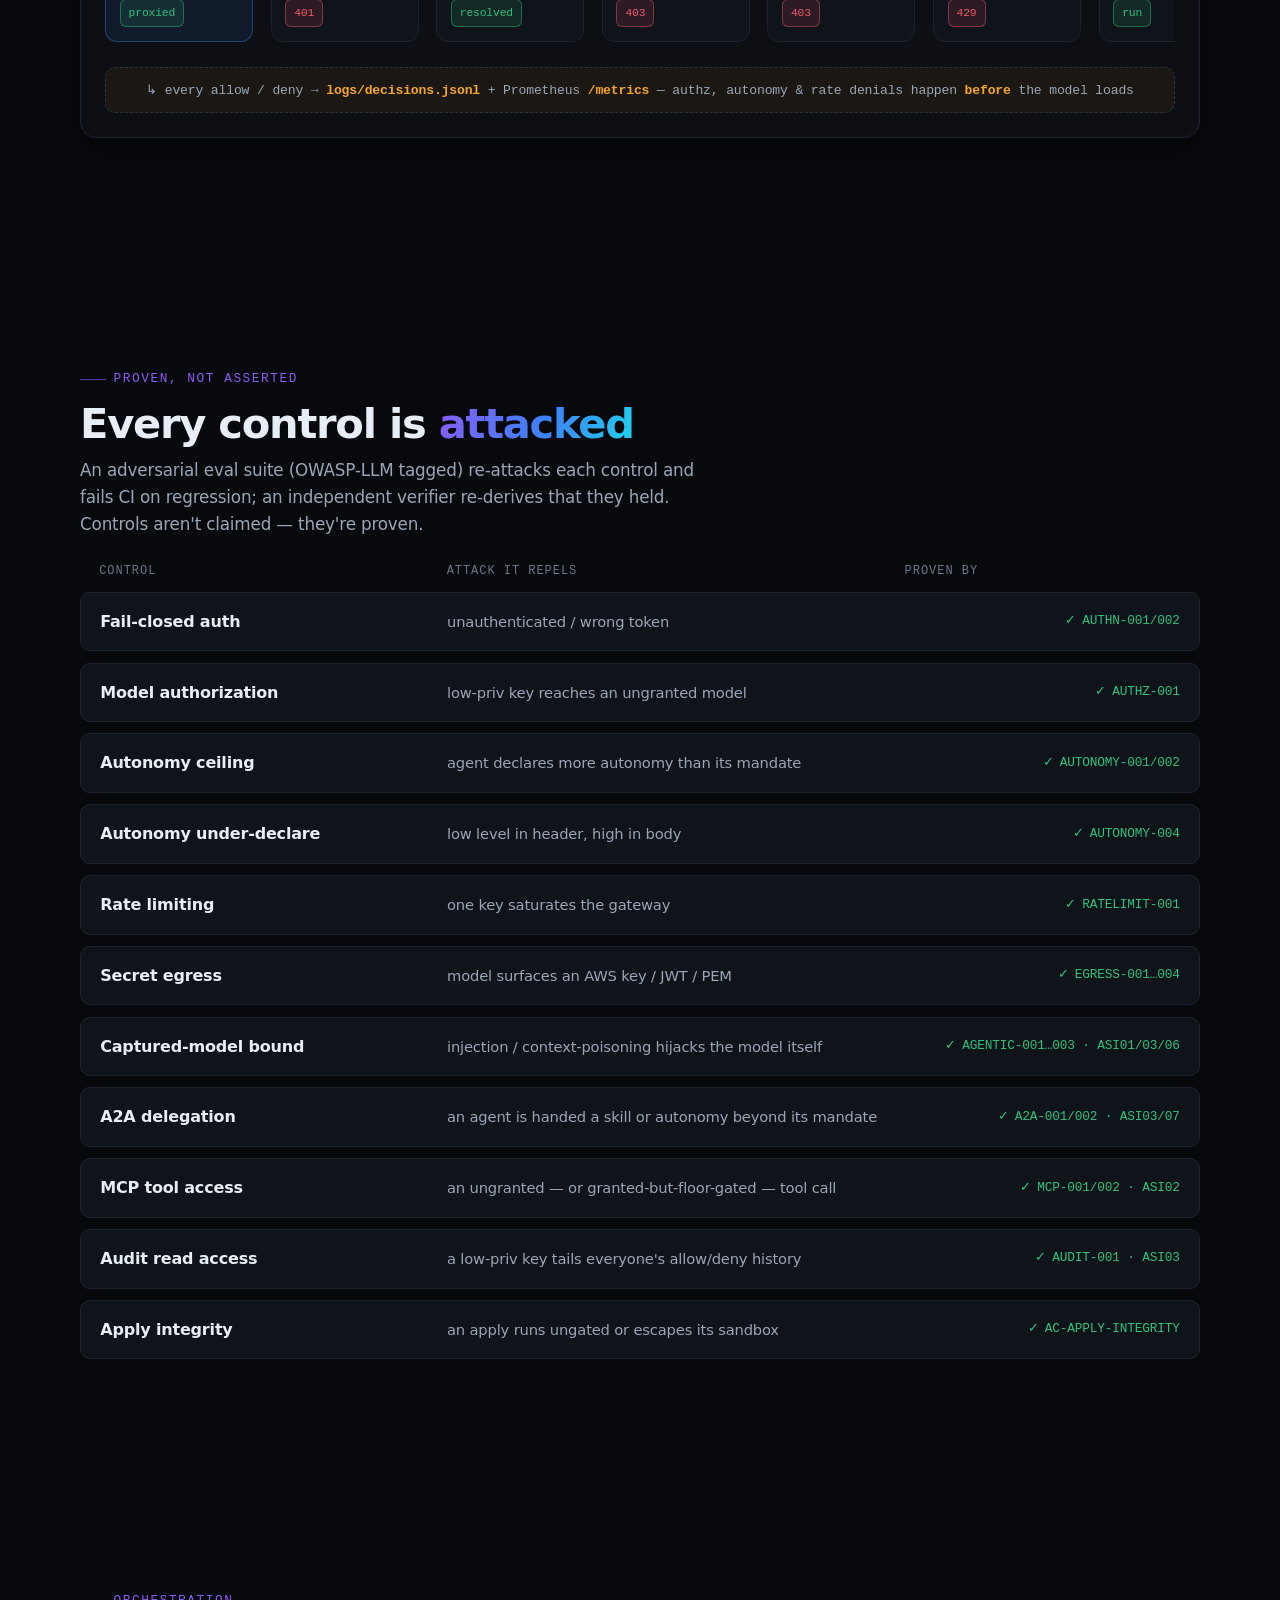
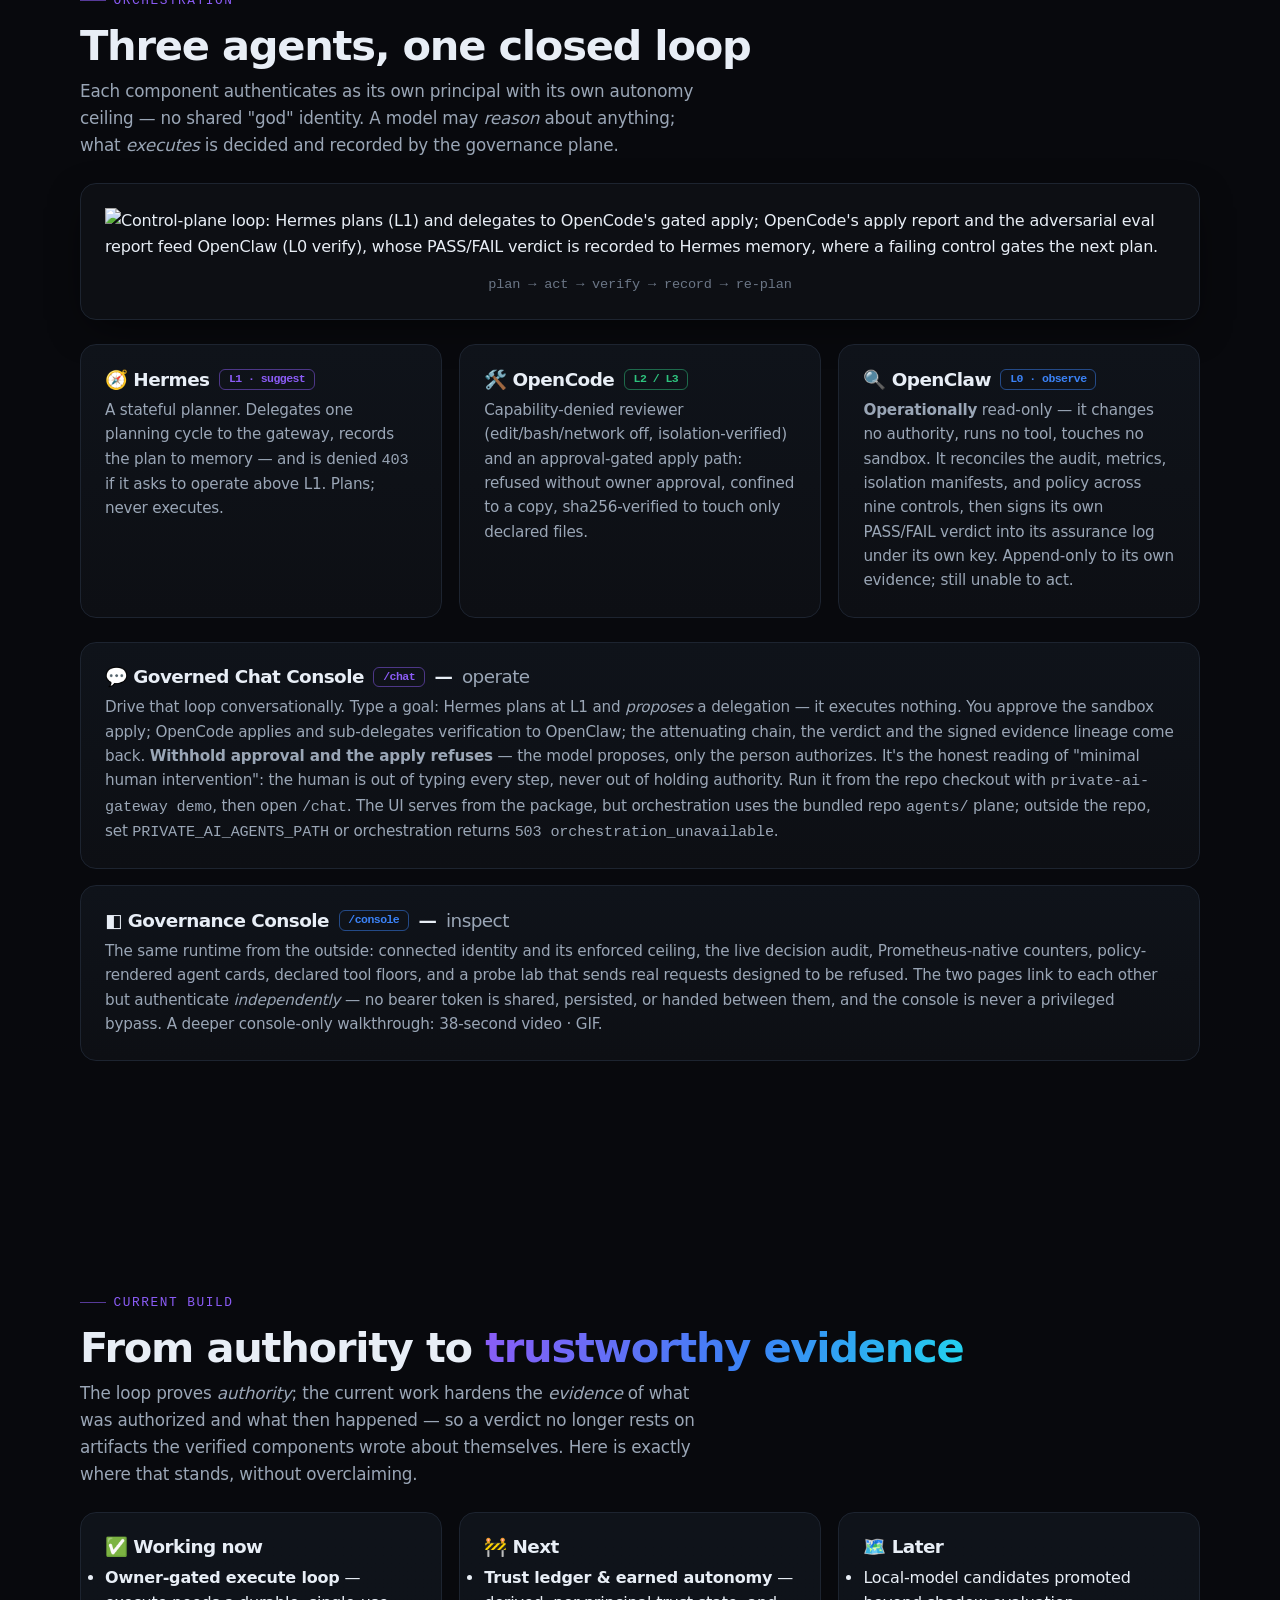
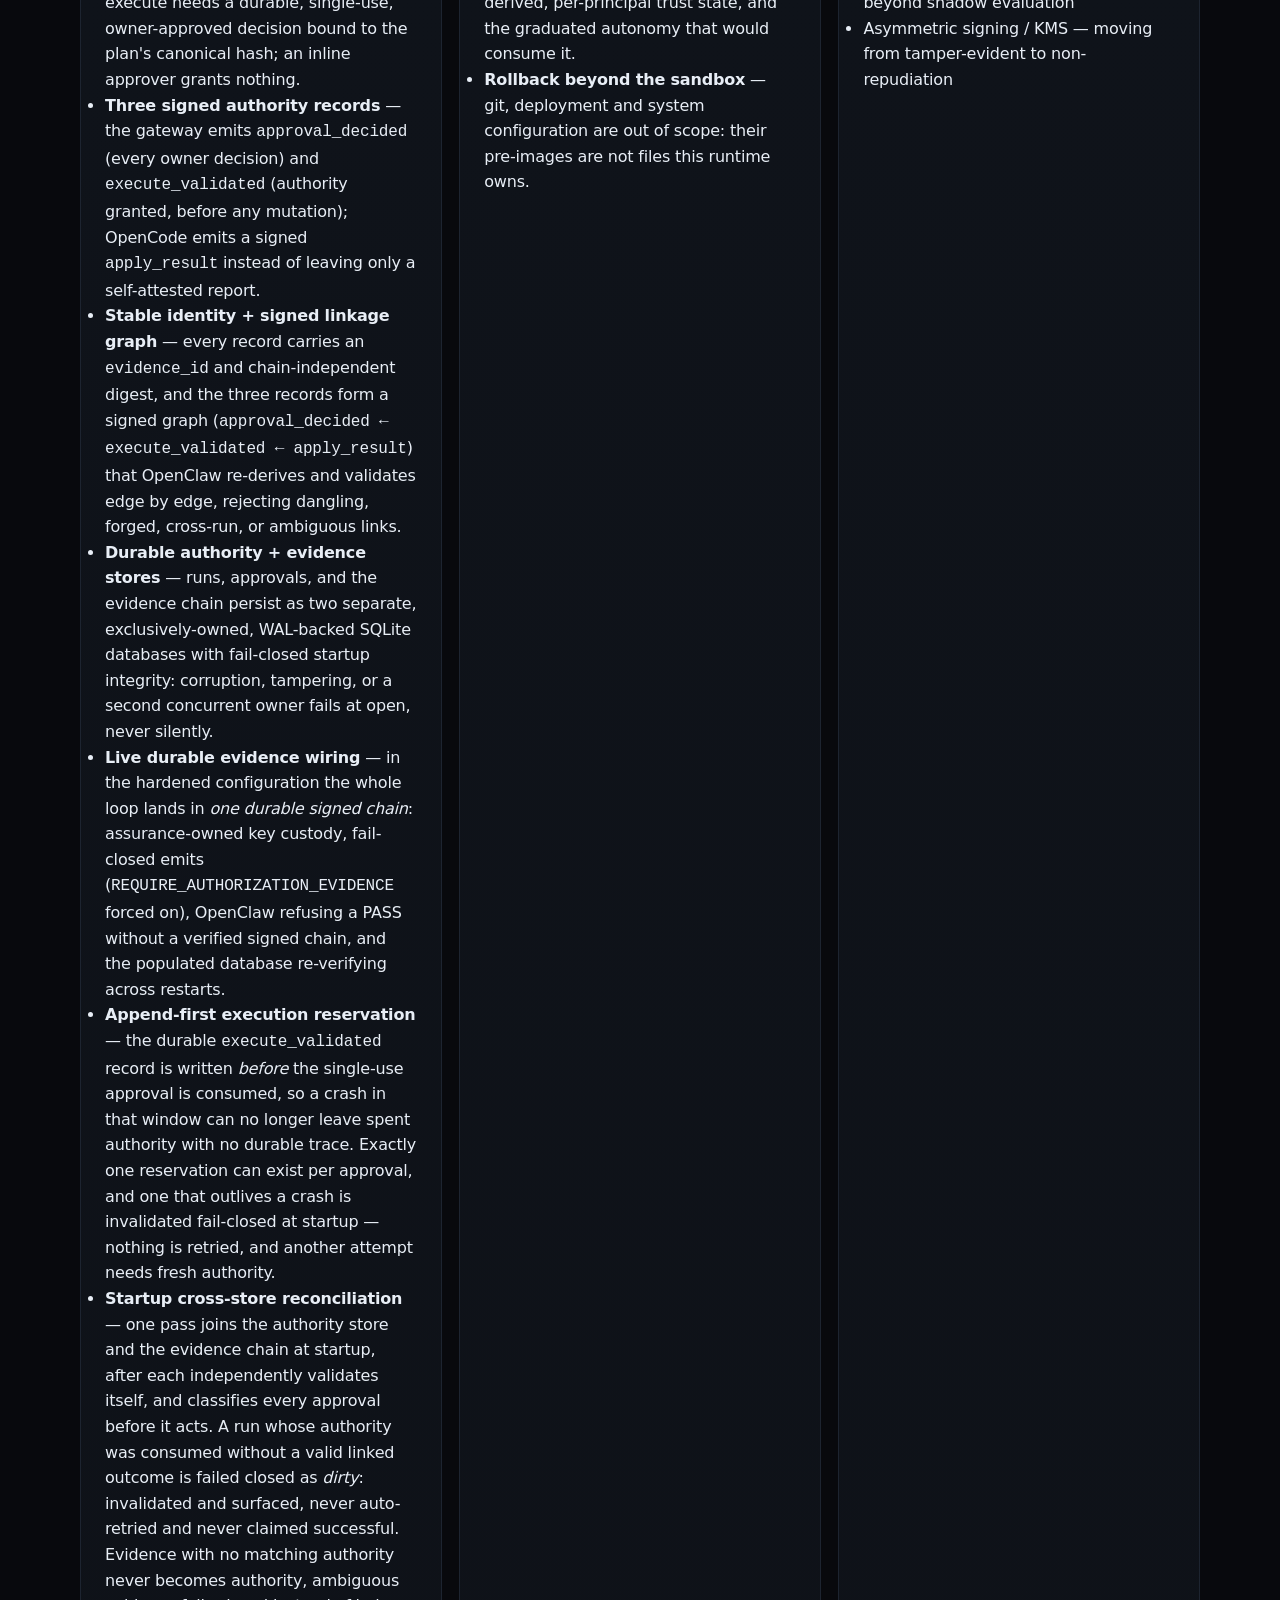
==== commit b3e7e45c: "Write down the lease that would exist, and prove nothing issues it A lease is not a permission level" ====
--- a/site/index.html
+++ b/site/index.html
@@ -68,7 +68,7 @@
       <div class="stats reveal">
         <div class="stat"><div class="num g" data-count="14">14</div><div class="lbl">enforced controls</div></div>
         <div class="stat"><div class="num g" data-count="23">23</div><div class="lbl">adversarial evals</div></div>
-        <div class="stat"><div class="num g" data-count="1549">1549</div><div class="lbl">tests</div></div>
+        <div class="stat"><div class="num g" data-count="1610">1610</div><div class="lbl">tests</div></div>
         <div class="stat"><div class="num g" data-count="2">2</div><div class="lbl">platforms, same suite</div></div>
         <div class="stat"><div class="num g" data-count="92" data-suffix="%">92%</div><div class="lbl">coverage</div></div>
         <div class="stat"><div class="num g" data-count="0">0</div><div class="lbl"><a href="https://github.com/debshikhar-sec/private-ai-infra/blob/main/docs/cve-scan-benchmark.md" style="color:inherit;text-decoration:underline dotted">known CVEs</a></div></div>
@@ -207,7 +207,7 @@
             <div class="tk">12 · Capability is not authority</div>
             <h3>The model can propose anything. It can change nothing without you.</h3>
             <p>A capable planner, a confined executor, an independent verifier, and a signed durable record
-              of exactly who authorized what. Backed by 1549 tests on two platforms and 23 adversarial
+              of exactly who authorized what. Backed by 1610 tests on two platforms and 23 adversarial
               evals that fail CI on regression.</p>
             <span class="status ok">pip install . &amp;&amp; private-ai-gateway demo</span>
           </div>
